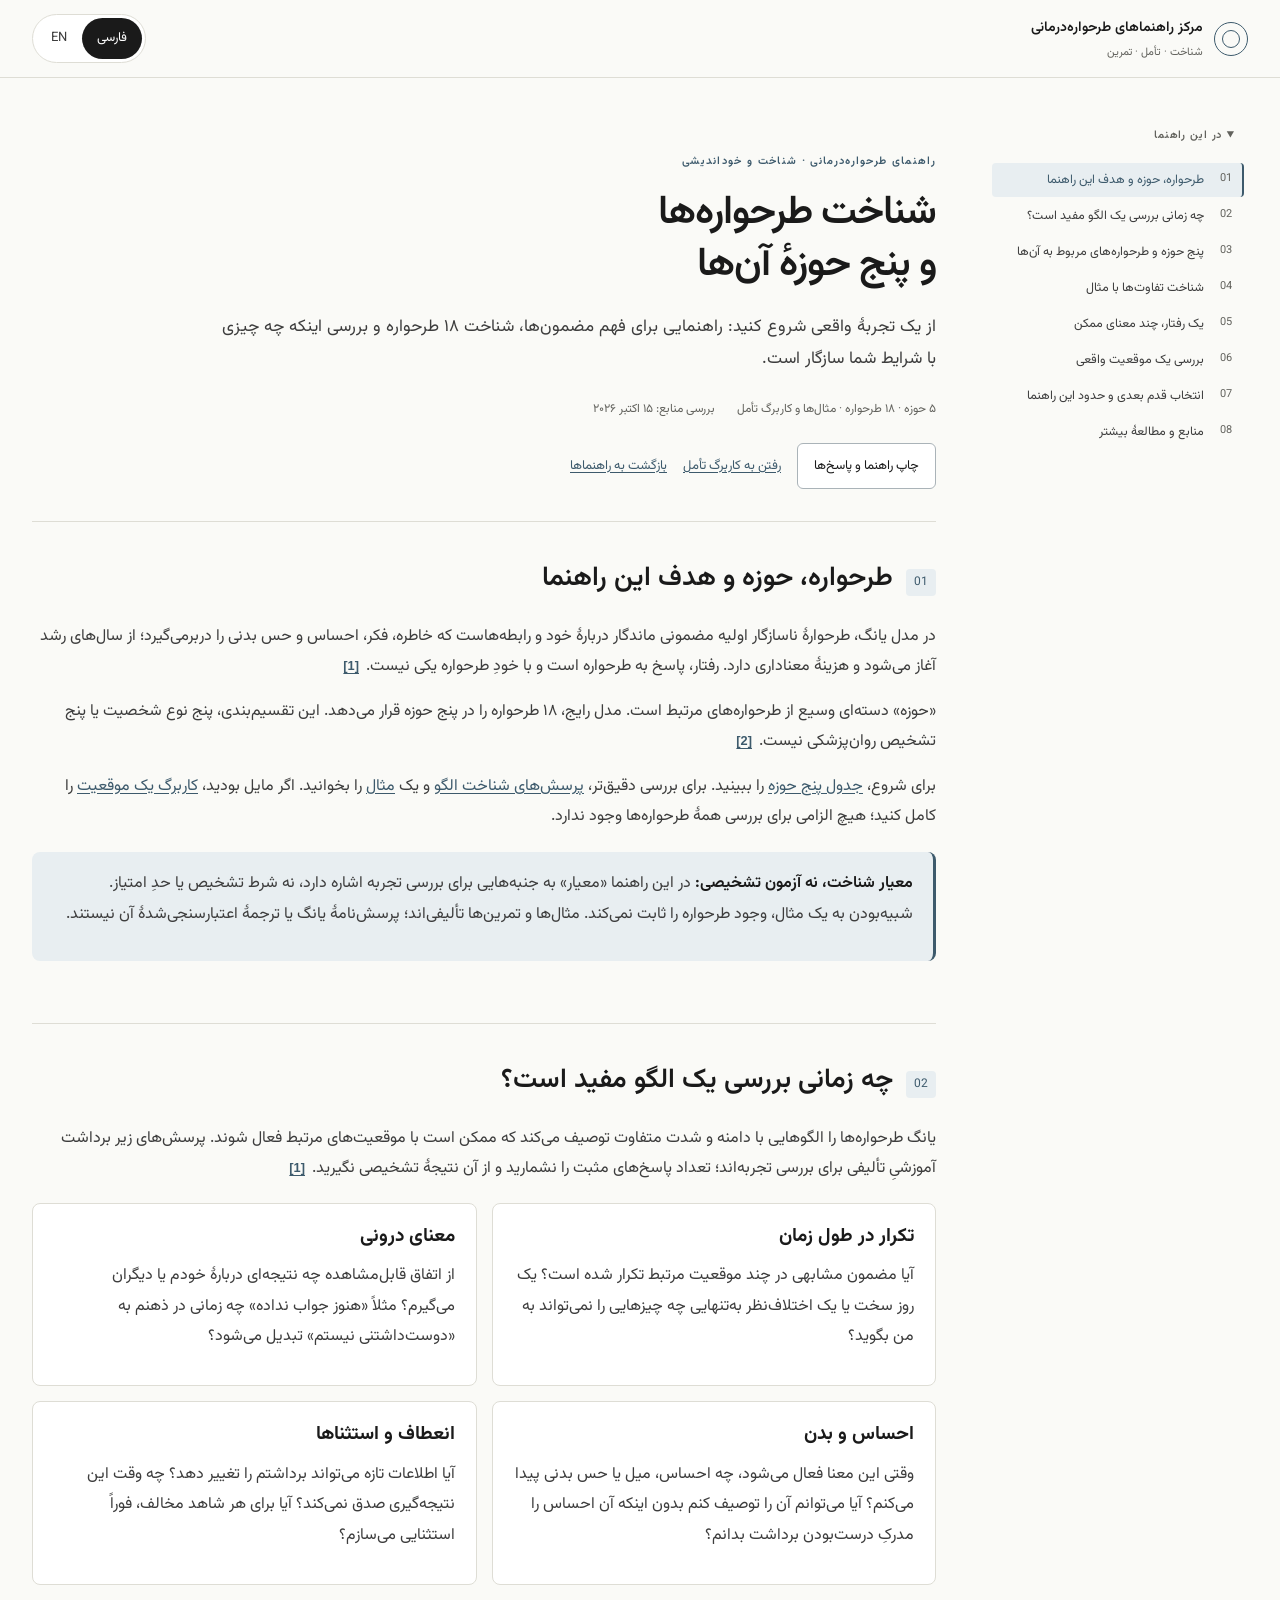
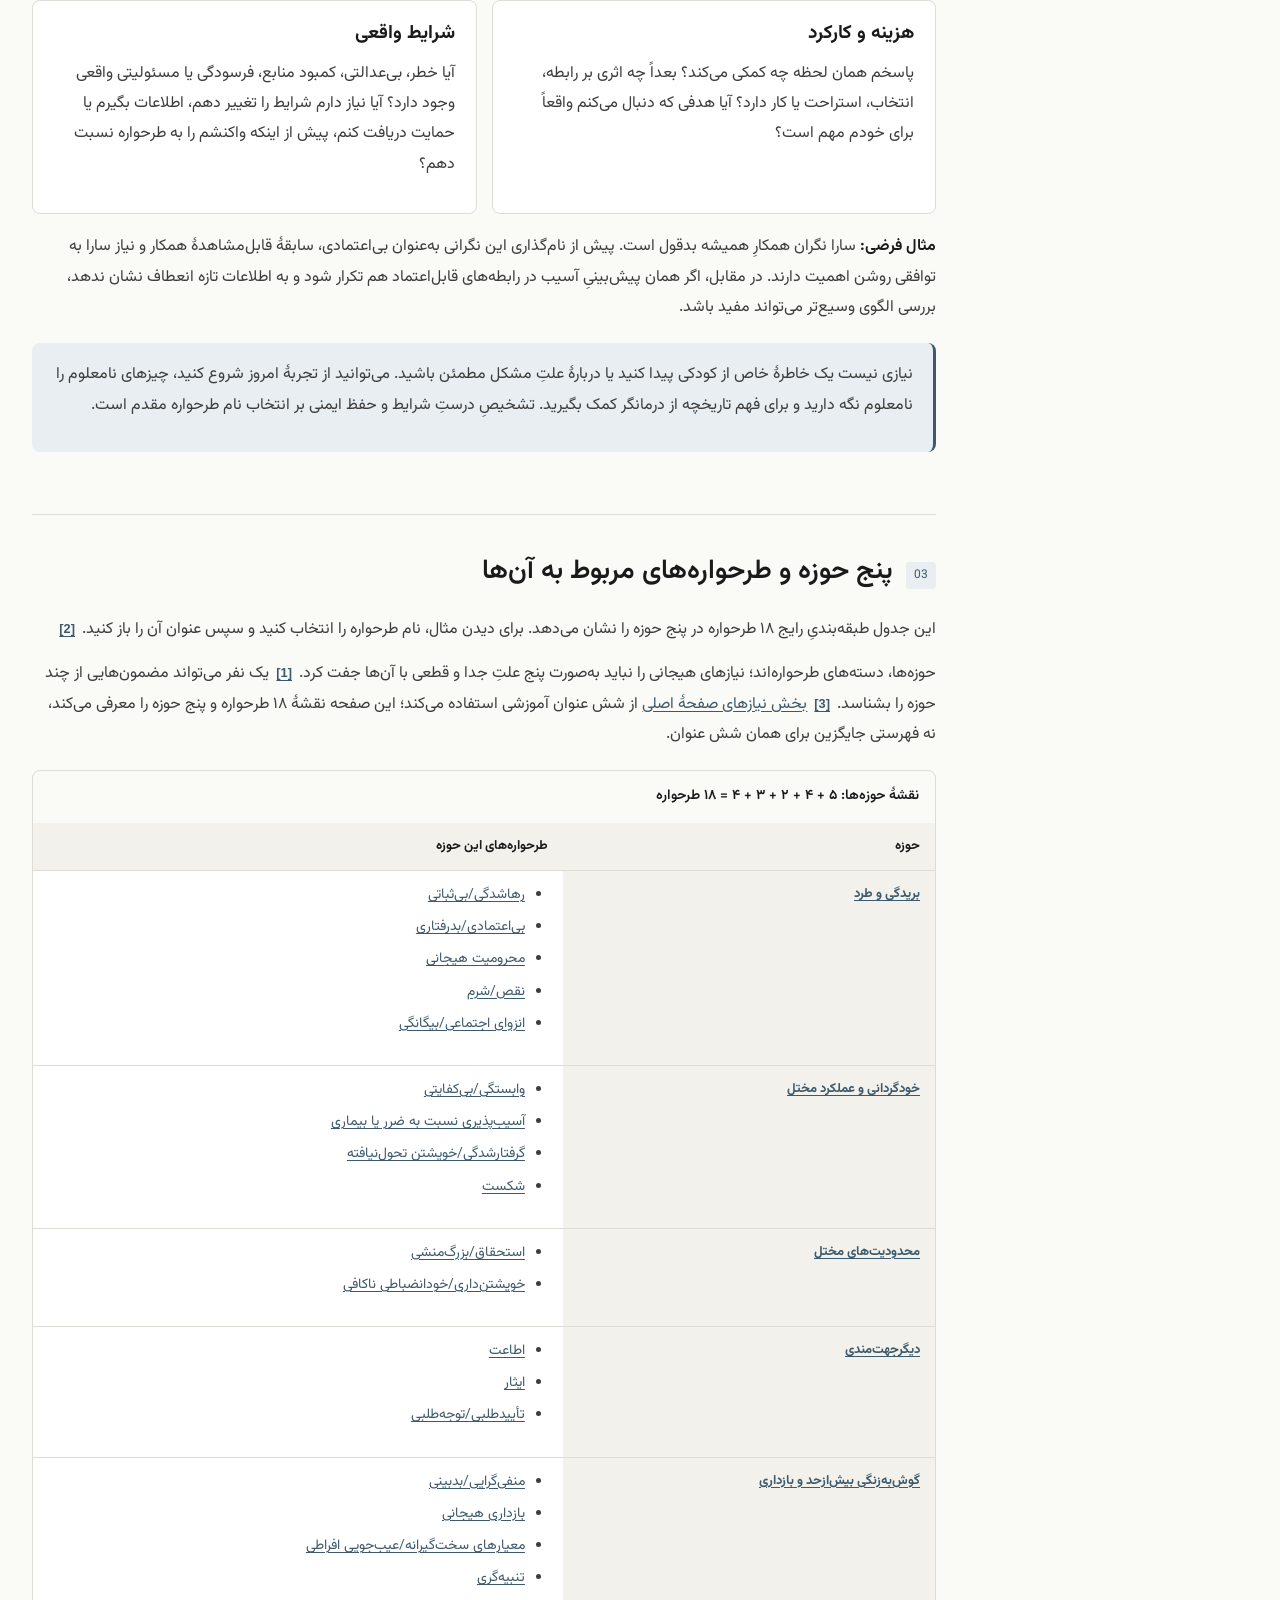
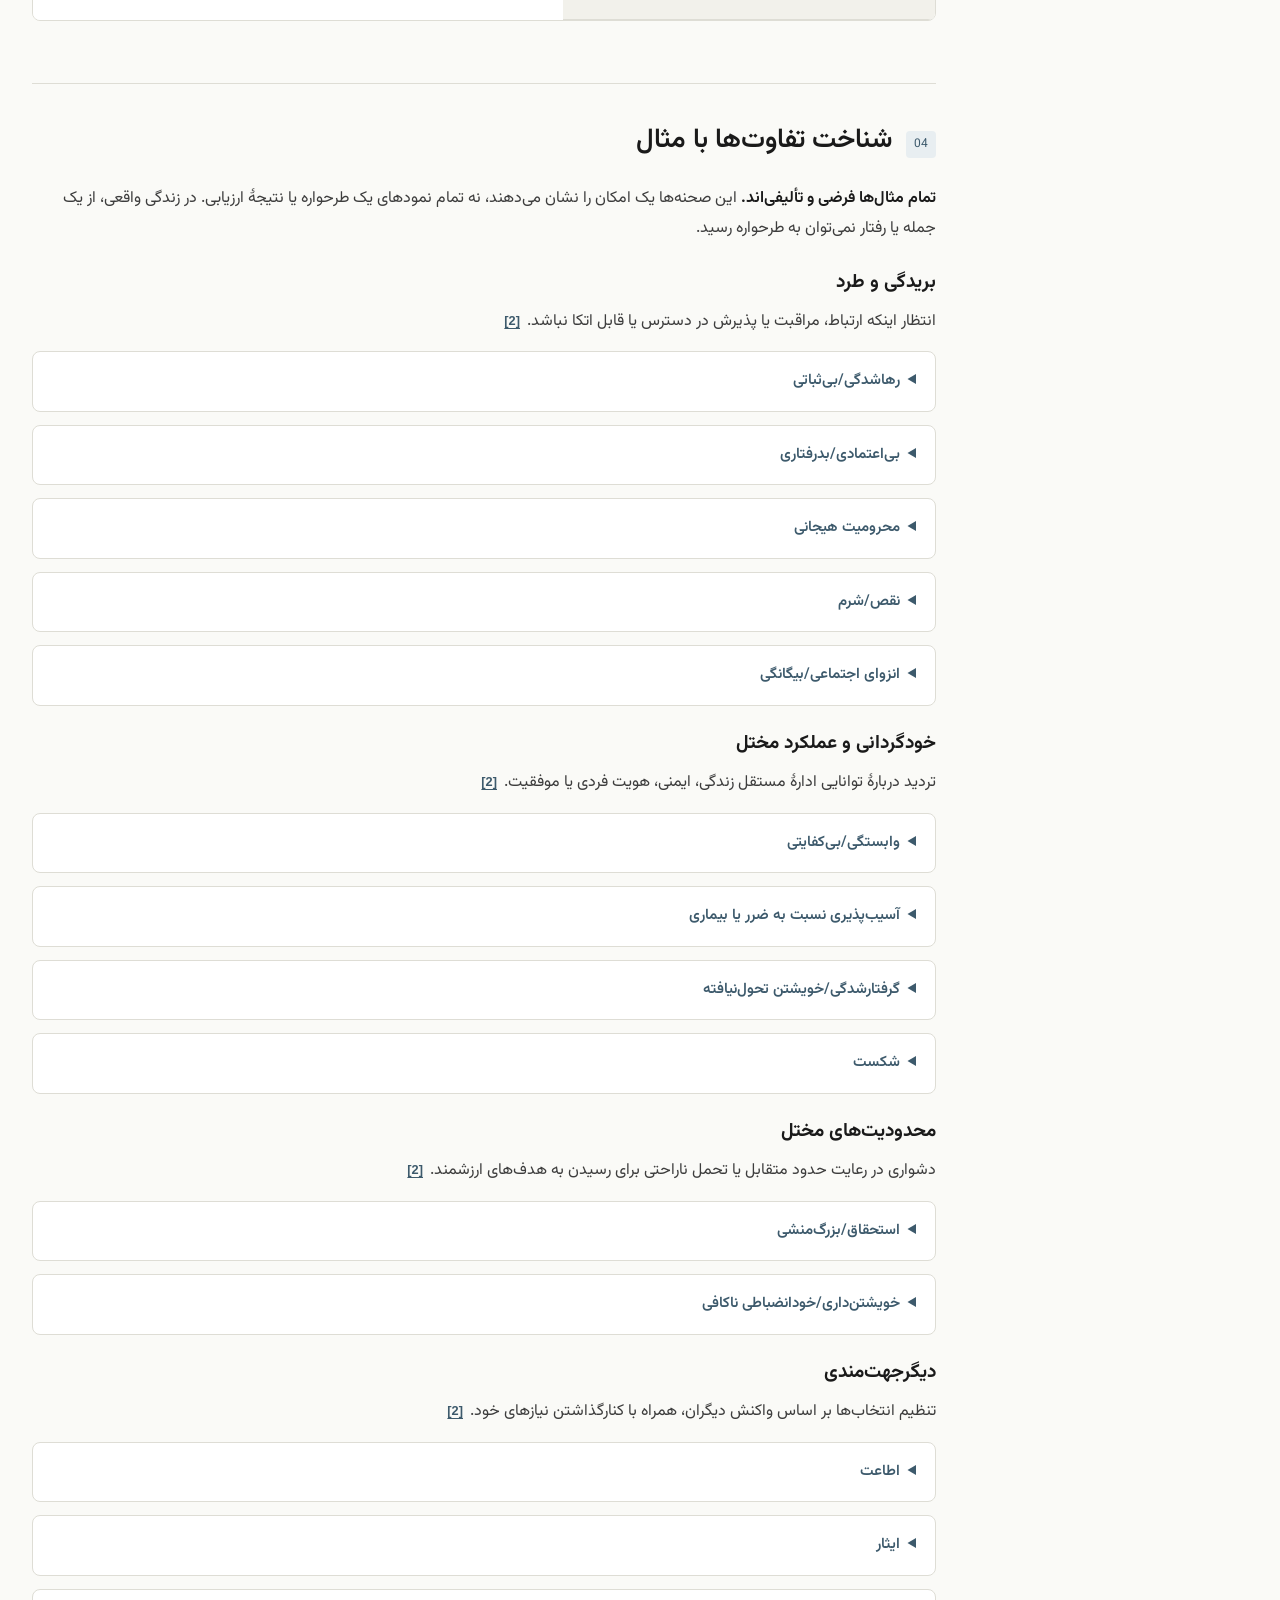
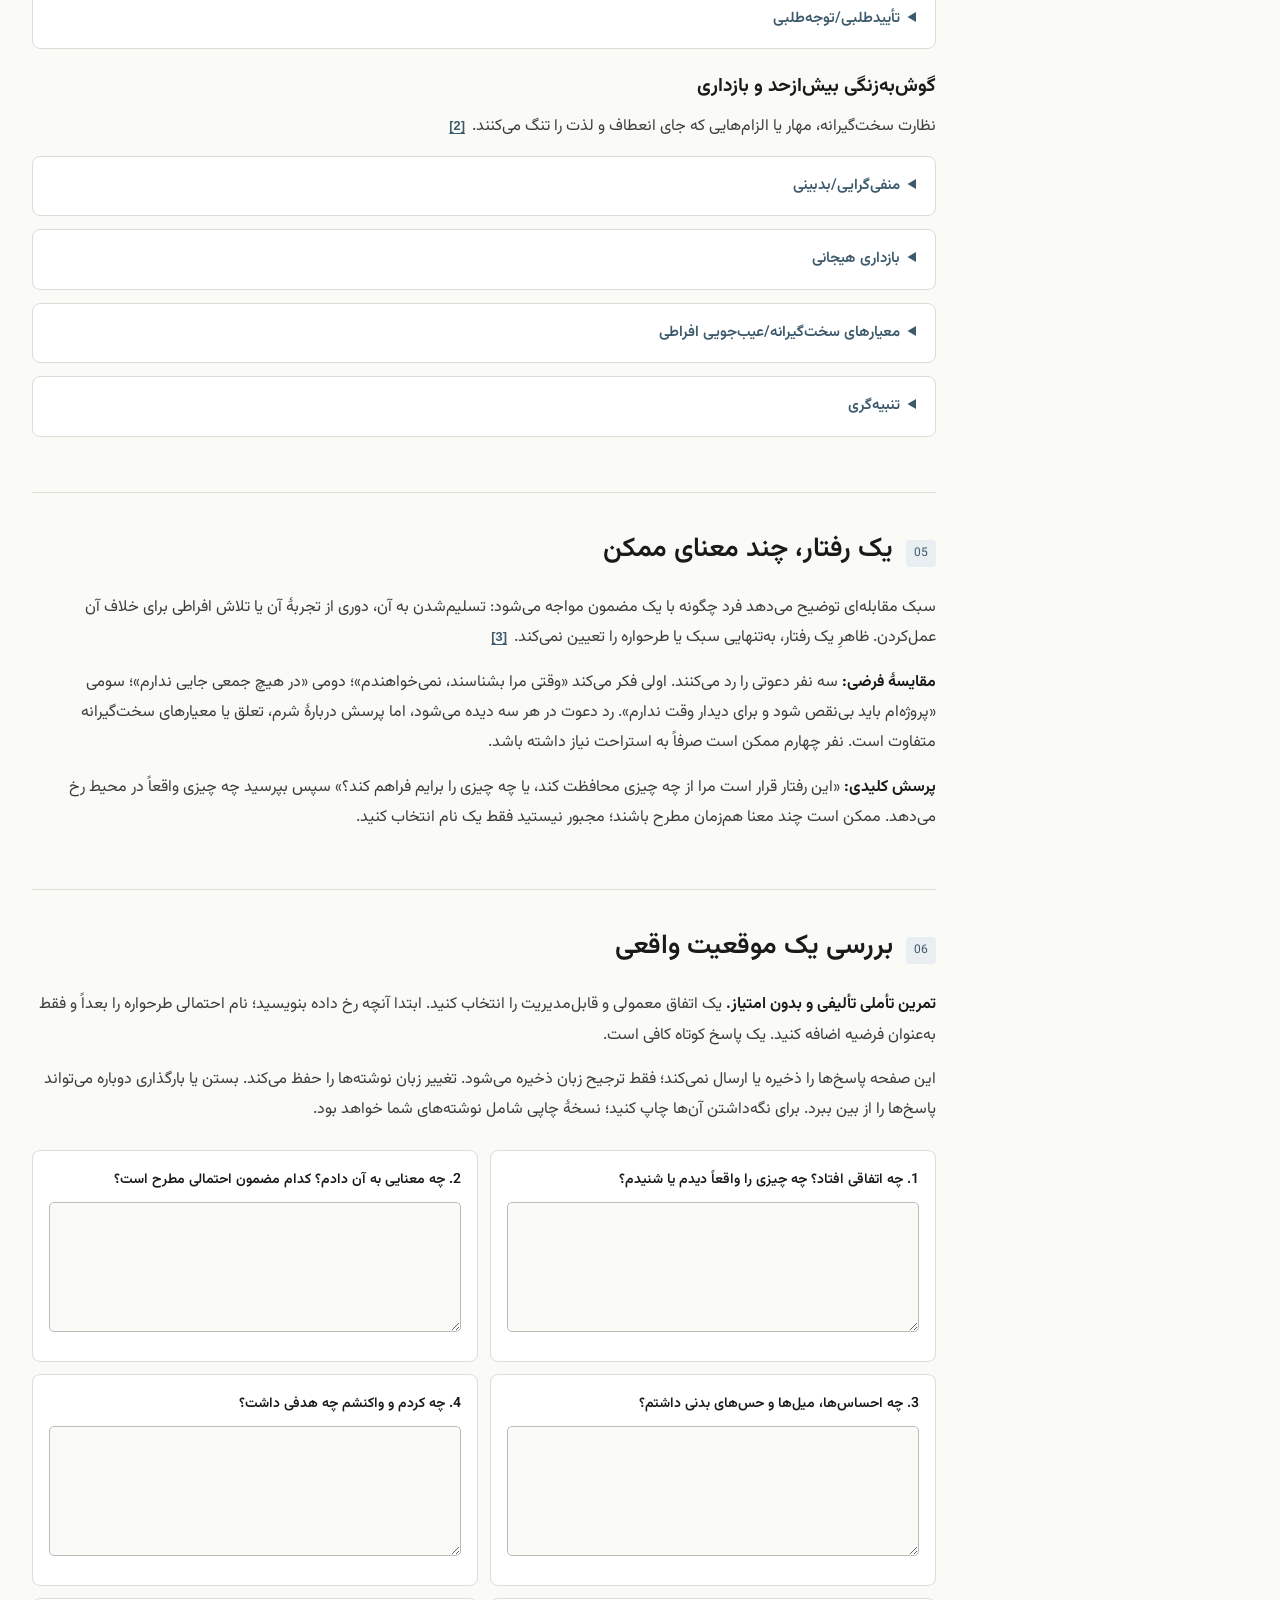
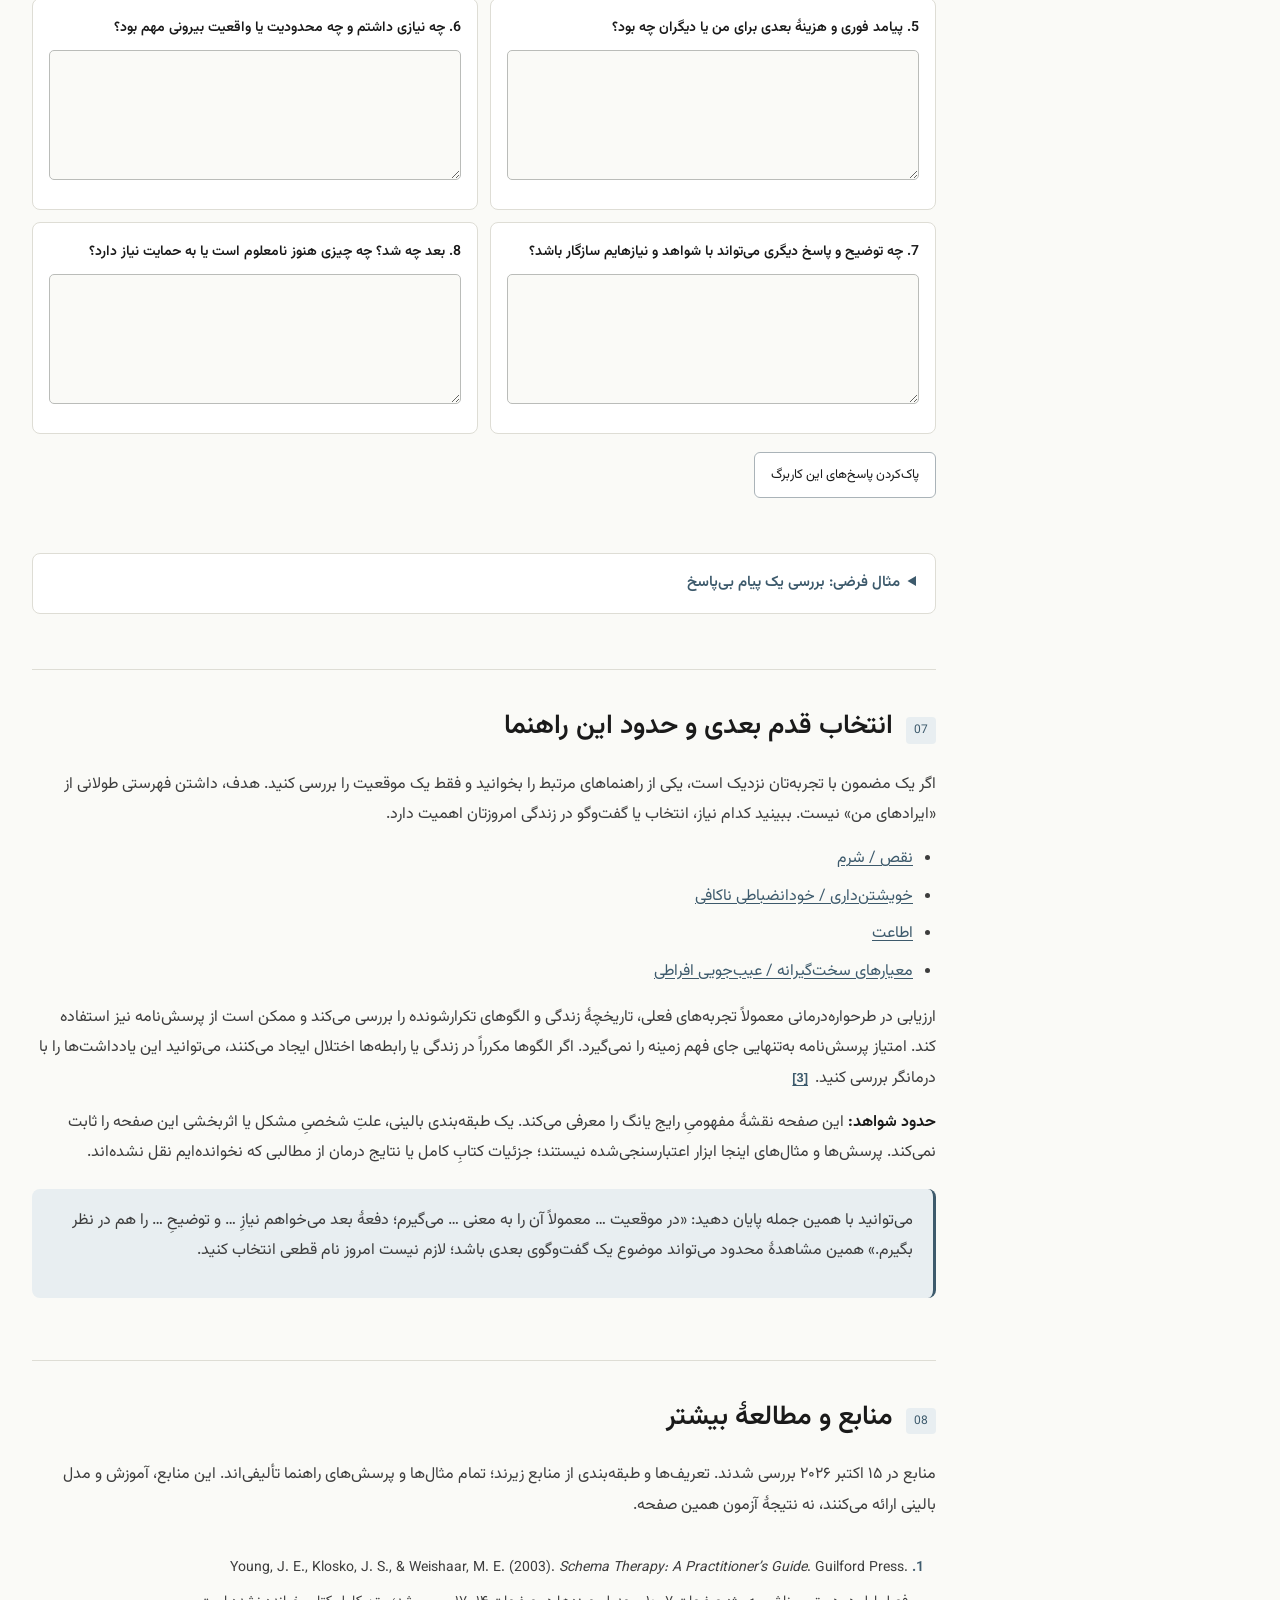
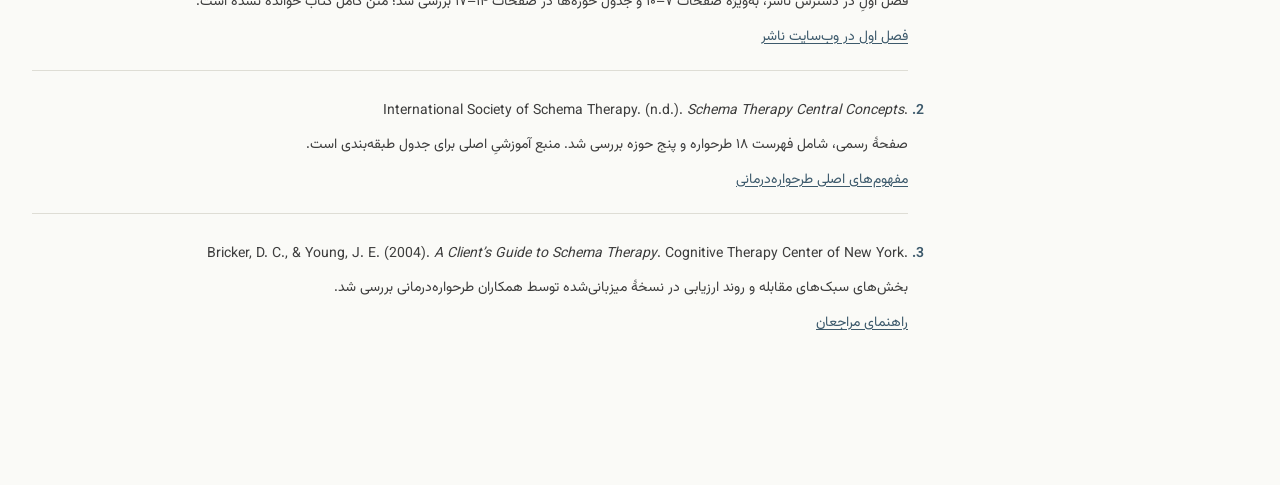
==== Guide to Schema Domains and Recognition.html @ 88296ed0 "Add guies to Scheme Domains and recognition" ====
<!DOCTYPE html>
<html lang="fa" dir="rtl" class="guide-page interactive-guide">
<head>
<meta charset="UTF-8">
<meta name="viewport" content="width=device-width, initial-scale=1.0">
<meta name="description" content="A bilingual introduction to the five schema domains and all 18 schemas, with original examples, recognition questions, a private worksheet, and references.">
<meta name="referrer" content="no-referrer">
<meta http-equiv="Content-Security-Policy" content="default-src 'none'; script-src 'self'; style-src 'self'; font-src 'self'; connect-src 'none'; form-action 'none'; base-uri 'none'">
<title>شناخت طرحواره‌ها و پنج حوزه — Schema Domains and Recognition</title>
<link rel="stylesheet" href="styles/shared.css">
<link rel="stylesheet" href="styles/interactive-guide.css">
</head>
<body class="lang-fa" lang="fa" dir="rtl">
<a class="skip-link" href="#main-content"><span class="content-fa" lang="fa">رفتن به محتوای اصلی</span><span class="content-en" lang="en">Skip to main content</span></a>
<header class="site-header"><div class="header-inner">
 <a class="brand" href="./index.html"><span class="brand-mark" aria-hidden="true"></span><span><span class="brand-title"><span class="content-fa" lang="fa">مرکز راهنماهای طرحواره‌درمانی</span><span class="content-en" lang="en">Therapy Guidance Hub</span></span><span class="brand-sub"><span class="content-fa" lang="fa">شناخت · تأمل · تمرین</span><span class="content-en" lang="en">Understand · Reflect · Practice</span></span></span></a>
 <div class="lang-switch"><button class="lang-btn" type="button" data-lang="en" lang="en" aria-pressed="false">EN</button><button class="lang-btn active" type="button" data-lang="fa" lang="fa" aria-pressed="true">فارسی</button></div>
</div></header>
<div class="layout">
 <nav class="toc" aria-labelledby="toc-title"><details class="toc-disclosure" open><summary class="toc-label" id="toc-title"><span class="content-fa" lang="fa">در این راهنما</span><span class="content-en" lang="en">IN THIS GUIDE</span></summary><ol class="toc-list"><li><a href="#sec-1"><bdi class="toc-num" dir="ltr">01</bdi><span><span class="content-fa" lang="fa">طرحواره، حوزه و هدف این راهنما</span><span class="content-en" lang="en">Schemas, domains, and this guide</span>
</span></a></li><li><a href="#sec-2"><bdi class="toc-num" dir="ltr">02</bdi><span><span class="content-fa" lang="fa">چه زمانی بررسی یک الگو مفید است؟</span><span class="content-en" lang="en">When is a pattern worth exploring?</span>
</span></a></li><li><a href="#sec-3"><bdi class="toc-num" dir="ltr">03</bdi><span><span class="content-fa" lang="fa">پنج حوزه و طرحواره‌های مربوط به آن‌ها</span><span class="content-en" lang="en">The five domains and their schemas</span></span></a></li><li><a href="#sec-4"><bdi class="toc-num" dir="ltr">04</bdi><span><span class="content-fa" lang="fa">شناخت تفاوت‌ها با مثال</span><span class="content-en" lang="en">Understanding the differences through examples</span></span></a></li><li><a href="#sec-5"><bdi class="toc-num" dir="ltr">05</bdi><span><span class="content-fa" lang="fa">یک رفتار، چند معنای ممکن</span><span class="content-en" lang="en">One behavior, several possible meanings</span>
</span></a></li><li><a href="#sec-6"><bdi class="toc-num" dir="ltr">06</bdi><span><span class="content-fa" lang="fa">بررسی یک موقعیت واقعی</span><span class="content-en" lang="en">Examine one real situation</span>
</span></a></li><li><a href="#sec-7"><bdi class="toc-num" dir="ltr">07</bdi><span><span class="content-fa" lang="fa">انتخاب قدم بعدی و حدود این راهنما</span><span class="content-en" lang="en">Choosing a next step and understanding the limits</span>
</span></a></li><li><a href="#sec-8"><bdi class="toc-num" dir="ltr">08</bdi><span><span class="content-fa" lang="fa">منابع و مطالعهٔ بیشتر</span><span class="content-en" lang="en">References and further reading</span>
</span></a></li></ol></details></nav>
 <main class="content" id="main-content" tabindex="-1">
  <div class="hero">
   <p class="hero-eyebrow"><span class="content-fa" lang="fa">راهنمای طرحواره‌درمانی · شناخت و خوداندیشی</span><span class="content-en" lang="en">Schema therapy · Understanding &amp; self-reflection</span></p>
   <h1 class="hero-title"><span class="content-fa" lang="fa">شناخت طرحواره‌ها<br>و پنج حوزهٔ آن‌ها</span><span class="content-en" lang="en">Understanding Schemas<br>&amp; the Five Domains</span></h1>
   <p class="hero-sub"><span class="content-fa" lang="fa">از یک تجربهٔ واقعی شروع کنید: راهنمایی برای فهم مضمون‌ها، شناخت ۱۸ طرحواره و بررسی اینکه چه چیزی با شرایط شما سازگار است.</span><span class="content-en" lang="en">Start with a real experience: understand recurring themes, explore all 18 schemas, and consider what fits your circumstances.</span></p>
   <div class="hero-meta"><span><span class="content-fa" lang="fa">۵ حوزه · ۱۸ طرحواره · مثال‌ها و کاربرگ تأمل</span><span class="content-en" lang="en">5 domains · 18 schemas · Examples &amp; reflection</span></span><span><span class="content-fa" lang="fa">بررسی منابع: ۱۵ اکتبر ۲۰۲۶</span><span class="content-en" lang="en">Sources reviewed: 15 October 2026</span></span></div>
   <div class="toolbar"><button class="print-btn" type="button"><span class="content-fa" lang="fa">چاپ راهنما و پاسخ‌ها</span><span class="content-en" lang="en">Print guide &amp; answers</span></button><a href="#sec-6"><span class="content-fa" lang="fa">رفتن به کاربرگ تأمل</span><span class="content-en" lang="en">Go to reflection worksheet</span></a><a href="./index.html"><span class="content-fa" lang="fa">بازگشت به راهنماها</span><span class="content-en" lang="en">Back to all guides</span></a></div>
  </div>
<section id="sec-1"><div class="section-head"><span class="section-num">01</span><h2><span class="content-fa" lang="fa">طرحواره، حوزه و هدف این راهنما</span><span class="content-en" lang="en">Schemas, domains, and this guide</span>
</h2></div><p class="content-fa" lang="fa">در مدل یانگ، طرحوارهٔ ناسازگار اولیه مضمونی ماندگار دربارهٔ خود و رابطه‌هاست که خاطره، فکر، احساس و حس بدنی را دربرمی‌گیرد؛ از سال‌های رشد آغاز می‌شود و هزینهٔ معناداری دارد. رفتار، پاسخ به طرحواره است و با خودِ طرحواره یکی نیست. <a class="citation" href="#ref-1"><bdi dir="ltr">[1]</bdi></a></p><p class="content-en" lang="en">In Young’s model, an early maladaptive schema is an enduring theme about oneself and relationships, involving memories, thoughts, emotions, and bodily sensations. It begins during development and carries meaningful costs. A behavior is a response to a schema, not the schema itself. <a class="citation" href="#ref-1"><bdi dir="ltr">[1]</bdi></a></p>
<p class="content-fa" lang="fa">«حوزه» دسته‌ای وسیع از طرحواره‌های مرتبط است. مدل رایج، ۱۸ طرحواره را در پنج حوزه قرار می‌دهد. این تقسیم‌بندی، پنج نوع شخصیت یا پنج تشخیص روان‌پزشکی نیست. <a class="citation" href="#ref-2"><bdi dir="ltr">[2]</bdi></a></p><p class="content-en" lang="en">A domain is a broad grouping of related schemas. The familiar model organizes 18 schemas into five domains. These are not five personality types or psychiatric diagnoses. <a class="citation" href="#ref-2"><bdi dir="ltr">[2]</bdi></a></p>
<p class="content-fa" lang="fa">برای شروع، <a href="#sec-3">جدول پنج حوزه</a> را ببینید. برای بررسی دقیق‌تر، <a href="#sec-2">پرسش‌های شناخت الگو</a> و یک <a href="#sec-4">مثال</a> را بخوانید. اگر مایل بودید، <a href="#sec-6">کاربرگ یک موقعیت</a> را کامل کنید؛ هیچ الزامی برای بررسی همهٔ طرحواره‌ها وجود ندارد.</p><p class="content-en" lang="en">Start with the <a href="#sec-3">five-domain map</a>. To look more closely, read the <a href="#sec-2">recognition questions</a> and one <a href="#sec-4">example</a>. If useful, complete the <a href="#sec-6">one-situation worksheet</a>; you do not need to examine every schema.</p>
<div class="callout"><p class="content-fa" lang="fa"><strong>معیار شناخت، نه آزمون تشخیصی:</strong> در این راهنما «معیار» به جنبه‌هایی برای بررسی تجربه اشاره دارد، نه شرط تشخیص یا حدِ امتیاز. شبیه‌بودن به یک مثال، وجود طرحواره را ثابت نمی‌کند. مثال‌ها و تمرین‌ها تألیفی‌اند؛ پرسش‌نامهٔ یانگ یا ترجمهٔ اعتبارسنجی‌شدهٔ آن نیستند.</p><p class="content-en" lang="en"><strong>Recognition, not a diagnostic test:</strong> Here, “criteria” means aspects of experience to explore, not diagnostic requirements or score thresholds. Resembling an example does not establish a schema. Examples and exercises are original; they are not the Young Schema Questionnaire or a validated translation of it.</p>
</div></section>
<section id="sec-2"><div class="section-head"><span class="section-num">02</span><h2><span class="content-fa" lang="fa">چه زمانی بررسی یک الگو مفید است؟</span><span class="content-en" lang="en">When is a pattern worth exploring?</span>
</h2></div><p class="content-fa" lang="fa">یانگ طرحواره‌ها را الگوهایی با دامنه و شدت متفاوت توصیف می‌کند که ممکن است با موقعیت‌های مرتبط فعال شوند. پرسش‌های زیر برداشت آموزشیِ تألیفی برای بررسی تجربه‌اند؛ تعداد پاسخ‌های مثبت را نشمارید و از آن نتیجهٔ تشخیصی نگیرید. <a class="citation" href="#ref-1"><bdi dir="ltr">[1]</bdi></a></p><p class="content-en" lang="en">Young describes schemas as varying in breadth and intensity and becoming activated by relevant situations. The following original questions help organize reflection; do not count positive answers or turn them into a diagnostic result. <a class="citation" href="#ref-1"><bdi dir="ltr">[1]</bdi></a></p>
<div class="two-col"><article class="card"><h3><span class="content-fa" lang="fa">تکرار در طول زمان</span><span class="content-en" lang="en">Repetition over time</span>
</h3><p class="content-fa" lang="fa">آیا مضمون مشابهی در چند موقعیت مرتبط تکرار شده است؟ یک روز سخت یا یک اختلاف‌نظر به‌تنهایی چه چیزهایی را نمی‌تواند به من بگوید؟</p><p class="content-en" lang="en">Has a similar theme appeared across several relevant situations? What can one difficult day or disagreement not tell me?</p>
</article><article class="card"><h3><span class="content-fa" lang="fa">معنای درونی</span><span class="content-en" lang="en">The meaning I give it</span>
</h3><p class="content-fa" lang="fa">از اتفاق قابل‌مشاهده چه نتیجه‌ای دربارهٔ خودم یا دیگران می‌گیرم؟ مثلاً «هنوز جواب نداده» چه زمانی در ذهنم به «دوست‌داشتنی نیستم» تبدیل می‌شود؟</p><p class="content-en" lang="en">What do I conclude about myself or others from the observable event? For example, when does “No reply yet” become “I am unlovable”?</p>
</article><article class="card"><h3><span class="content-fa" lang="fa">احساس و بدن</span><span class="content-en" lang="en">Emotion and body</span>
</h3><p class="content-fa" lang="fa">وقتی این معنا فعال می‌شود، چه احساس، میل یا حس بدنی پیدا می‌کنم؟ آیا می‌توانم آن را توصیف کنم بدون اینکه آن احساس را مدرکِ درست‌بودن برداشت بدانم؟</p><p class="content-en" lang="en">What feeling, urge, or bodily sensation appears with that meaning? Can I describe it without treating the feeling as proof that my interpretation is correct?</p>
</article><article class="card"><h3><span class="content-fa" lang="fa">انعطاف و استثناها</span><span class="content-en" lang="en">Flexibility and exceptions</span>
</h3><p class="content-fa" lang="fa">آیا اطلاعات تازه می‌تواند برداشتم را تغییر دهد؟ چه وقت این نتیجه‌گیری صدق نمی‌کند؟ آیا برای هر شاهد مخالف، فوراً استثنایی می‌سازم؟</p><p class="content-en" lang="en">Can new information change my interpretation? When does the conclusion not fit? Do I immediately explain away every counterexample?</p>
</article><article class="card"><h3><span class="content-fa" lang="fa">هزینه و کارکرد</span><span class="content-en" lang="en">Cost and function</span>
</h3><p class="content-fa" lang="fa">پاسخم همان لحظه چه کمکی می‌کند؟ بعداً چه اثری بر رابطه، انتخاب، استراحت یا کار دارد؟ آیا هدفی که دنبال می‌کنم واقعاً برای خودم مهم است؟</p><p class="content-en" lang="en">What does my response help with immediately? What happens later to relationships, choice, rest, or work? Is the goal I am pursuing actually important to me?</p>
</article><article class="card"><h3><span class="content-fa" lang="fa">شرایط واقعی</span><span class="content-en" lang="en">The actual circumstances</span>
</h3><p class="content-fa" lang="fa">آیا خطر، بی‌عدالتی، کمبود منابع، فرسودگی یا مسئولیتی واقعی وجود دارد؟ آیا نیاز دارم شرایط را تغییر دهم، اطلاعات بگیرم یا حمایت دریافت کنم، پیش از اینکه واکنشم را به طرحواره نسبت دهم؟</p><p class="content-en" lang="en">Is there real danger, unfairness, a resource shortage, exhaustion, or a genuine responsibility? Do I need to change the situation, get information, or seek support before attributing my response to a schema?</p>
</article></div><p class="content-fa" lang="fa"><strong>مثال فرضی:</strong> سارا نگران همکارِ همیشه بدقول است. پیش از نام‌گذاری این نگرانی به‌عنوان بی‌اعتمادی، سابقهٔ قابل‌مشاهدهٔ همکار و نیاز سارا به توافقی روشن اهمیت دارند. در مقابل، اگر همان پیش‌بینیِ آسیب در رابطه‌های قابل‌اعتماد هم تکرار شود و به اطلاعات تازه انعطاف نشان ندهد، بررسی الگوی وسیع‌تر می‌تواند مفید باشد.</p><p class="content-en" lang="en"><strong>Fictional example:</strong> Sara worries about a colleague who repeatedly breaks agreements. Before labeling this mistrust, consider the colleague’s observable history and Sara’s need for a clear agreement. If the same prediction of harm also recurs in reliable relationships and resists new information, examining a broader pattern may be useful.</p>
<div class="callout"><p class="content-fa" lang="fa">نیازی نیست یک خاطرهٔ خاص از کودکی پیدا کنید یا دربارهٔ علتِ مشکل مطمئن باشید. می‌توانید از تجربهٔ امروز شروع کنید، چیزهای نامعلوم را نامعلوم نگه دارید و برای فهم تاریخچه از درمانگر کمک بگیرید. تشخیصِ درستِ شرایط و حفظ ایمنی بر انتخاب نام طرحواره مقدم است.</p><p class="content-en" lang="en">You do not need to find a particular childhood memory or be certain of the cause. Start with present experience, leave unknowns open, and seek help exploring your history if useful. Understanding the actual circumstances and protecting safety take priority over choosing a schema name.</p>
</div></section>
<section id="sec-3"><div class="section-head"><span class="section-num">03</span><h2><span class="content-fa" lang="fa">پنج حوزه و طرحواره‌های مربوط به آن‌ها</span><span class="content-en" lang="en">The five domains and their schemas</span></h2></div><p class="content-fa" lang="fa">این جدول طبقه‌بندیِ رایج ۱۸ طرحواره در پنج حوزه را نشان می‌دهد. برای دیدن مثال، نام طرحواره را انتخاب کنید و سپس عنوان آن را باز کنید. <a class="citation" href="#ref-2"><bdi dir="ltr">[2]</bdi></a></p><p class="content-en" lang="en">This table shows the familiar classification of 18 schemas in five domains. Select a schema name to reach its illustration, then expand its title. <a class="citation" href="#ref-2"><bdi dir="ltr">[2]</bdi></a></p><p class="content-fa" lang="fa">حوزه‌ها، دسته‌های طرحواره‌اند؛ نیازهای هیجانی را نباید به‌صورت پنج علتِ جدا و قطعی با آن‌ها جفت کرد. <a class="citation" href="#ref-1"><bdi dir="ltr">[1]</bdi></a> یک نفر می‌تواند مضمون‌هایی از چند حوزه را بشناسد. <a class="citation" href="#ref-3"><bdi dir="ltr">[3]</bdi></a> <a href="./index.html#needs-title">بخش نیازهای صفحهٔ اصلی</a> از شش عنوان آموزشی استفاده می‌کند؛ این صفحه نقشهٔ ۱۸ طرحواره و پنج حوزه را معرفی می‌کند، نه فهرستی جایگزین برای همان شش عنوان.</p><p class="content-en" lang="en">Domains group schemas; they should not be paired with emotional needs as five separate, definite causes. <a class="citation" href="#ref-1"><bdi dir="ltr">[1]</bdi></a> One person may recognize themes across several domains. <a class="citation" href="#ref-3"><bdi dir="ltr">[3]</bdi></a> The <a href="./index.html#needs-title">hub’s needs overview</a> uses six educational headings; this page introduces the 18-schema, five-domain map, not a replacement list for those six headings.</p><div class="table-wrap" tabindex="0" role="region" aria-labelledby="domain-map-caption"><table id="domain-map"><caption id="domain-map-caption"><span class="content-fa" lang="fa">نقشهٔ حوزه‌ها: ۵ + ۴ + ۲ + ۳ + ۴ = ۱۸ طرحواره</span><span class="content-en" lang="en">Domain map: 5 + 4 + 2 + 3 + 4 = 18 schemas</span></caption><thead><tr><th scope="col"><span class="content-fa" lang="fa">حوزه</span><span class="content-en" lang="en">Domain</span></th><th scope="col"><span class="content-fa" lang="fa">طرحواره‌های این حوزه</span><span class="content-en" lang="en">Schemas in this domain</span></th></tr></thead><tbody><tr data-domain="domain-disconnection"><th scope="row"><a href="#domain-disconnection"><span class="content-fa" lang="fa">بریدگی و طرد</span><span class="content-en" lang="en">Disconnection &amp; Rejection</span></a></th><td><ul><li><a href="#schema-abandonment"><span class="content-fa" lang="fa">رهاشدگی/بی‌ثباتی</span><span class="content-en" lang="en">Abandonment / Instability</span></a></li><li><a href="#schema-mistrust"><span class="content-fa" lang="fa">بی‌اعتمادی/بدرفتاری</span><span class="content-en" lang="en">Mistrust / Abuse</span></a></li><li><a href="#schema-emotional-deprivation"><span class="content-fa" lang="fa">محرومیت هیجانی</span><span class="content-en" lang="en">Emotional Deprivation</span></a></li><li><a href="#schema-defectiveness"><span class="content-fa" lang="fa">نقص/شرم</span><span class="content-en" lang="en">Defectiveness / Shame</span></a></li><li><a href="#schema-social-isolation"><span class="content-fa" lang="fa">انزوای اجتماعی/بیگانگی</span><span class="content-en" lang="en">Social Isolation / Alienation</span></a></li></ul></td></tr><tr data-domain="domain-autonomy"><th scope="row"><a href="#domain-autonomy"><span class="content-fa" lang="fa">خودگردانی و عملکرد مختل</span><span class="content-en" lang="en">Impaired Autonomy &amp; Performance</span></a></th><td><ul><li><a href="#schema-dependence"><span class="content-fa" lang="fa">وابستگی/بی‌کفایتی</span><span class="content-en" lang="en">Dependence / Incompetence</span></a></li><li><a href="#schema-vulnerability"><span class="content-fa" lang="fa">آسیب‌پذیری نسبت به ضرر یا بیماری</span><span class="content-en" lang="en">Vulnerability to Harm or Illness</span></a></li><li><a href="#schema-enmeshment"><span class="content-fa" lang="fa">گرفتارشدگی/خویشتن تحول‌نیافته</span><span class="content-en" lang="en">Enmeshment / Undeveloped Self</span></a></li><li><a href="#schema-failure"><span class="content-fa" lang="fa">شکست</span><span class="content-en" lang="en">Failure</span></a></li></ul></td></tr><tr data-domain="domain-limits"><th scope="row"><a href="#domain-limits"><span class="content-fa" lang="fa">محدودیت‌های مختل</span><span class="content-en" lang="en">Impaired Limits</span></a></th><td><ul><li><a href="#schema-entitlement"><span class="content-fa" lang="fa">استحقاق/بزرگ‌منشی</span><span class="content-en" lang="en">Entitlement / Grandiosity</span></a></li><li><a href="#schema-insufficient-self-control"><span class="content-fa" lang="fa">خویشتن‌داری/خودانضباطی ناکافی</span><span class="content-en" lang="en">Insufficient Self-Control / Self-Discipline</span></a></li></ul></td></tr><tr data-domain="domain-other-directedness"><th scope="row"><a href="#domain-other-directedness"><span class="content-fa" lang="fa">دیگرجهت‌مندی</span><span class="content-en" lang="en">Other-Directedness</span></a></th><td><ul><li><a href="#schema-subjugation"><span class="content-fa" lang="fa">اطاعت</span><span class="content-en" lang="en">Subjugation</span></a></li><li><a href="#schema-self-sacrifice"><span class="content-fa" lang="fa">ایثار</span><span class="content-en" lang="en">Self-Sacrifice</span></a></li><li><a href="#schema-approval-seeking"><span class="content-fa" lang="fa">تأییدطلبی/توجه‌طلبی</span><span class="content-en" lang="en">Approval-Seeking / Recognition-Seeking</span></a></li></ul></td></tr><tr data-domain="domain-overvigilance"><th scope="row"><a href="#domain-overvigilance"><span class="content-fa" lang="fa">گوش‌به‌زنگی بیش‌ازحد و بازداری</span><span class="content-en" lang="en">Overvigilance &amp; Inhibition</span></a></th><td><ul><li><a href="#schema-negativity"><span class="content-fa" lang="fa">منفی‌گرایی/بدبینی</span><span class="content-en" lang="en">Negativity / Pessimism</span></a></li><li><a href="#schema-emotional-inhibition"><span class="content-fa" lang="fa">بازداری هیجانی</span><span class="content-en" lang="en">Emotional Inhibition</span></a></li><li><a href="#schema-unrelenting-standards"><span class="content-fa" lang="fa">معیارهای سخت‌گیرانه/عیب‌جویی افراطی</span><span class="content-en" lang="en">Unrelenting Standards / Hypercriticalness</span></a></li><li><a href="#schema-punitiveness"><span class="content-fa" lang="fa">تنبیه‌گری</span><span class="content-en" lang="en">Punitiveness</span></a></li></ul></td></tr></tbody></table></div></section>
<section id="sec-4"><div class="section-head"><span class="section-num">04</span><h2><span class="content-fa" lang="fa">شناخت تفاوت‌ها با مثال</span><span class="content-en" lang="en">Understanding the differences through examples</span></h2></div><p class="content-fa" lang="fa"><strong>تمام مثال‌ها فرضی و تألیفی‌اند.</strong> این صحنه‌ها یک امکان را نشان می‌دهند، نه تمام نمودهای یک طرحواره یا نتیجهٔ ارزیابی. در زندگی واقعی، از یک جمله یا رفتار نمی‌توان به طرحواره رسید.</p><p class="content-en" lang="en"><strong>All examples are fictional and original.</strong> Each scene illustrates one possibility, not every expression of a schema or an assessment result. In real life, one sentence or action cannot establish a schema.</p><h3 id="domain-disconnection"><span class="content-fa" lang="fa">بریدگی و طرد</span><span class="content-en" lang="en">Disconnection &amp; Rejection</span></h3><p class="content-fa" lang="fa">انتظار اینکه ارتباط، مراقبت یا پذیرش در دسترس یا قابل اتکا نباشد. <a class="citation" href="#ref-2"><bdi dir="ltr">[2]</bdi></a></p><p class="content-en" lang="en">Expecting connection, care, or acceptance to be unavailable or unreliable. <a class="citation" href="#ref-2"><bdi dir="ltr">[2]</bdi></a></p><details class="schema-example" id="schema-abandonment"><summary><span class="content-fa" lang="fa">رهاشدگی/بی‌ثباتی</span><span class="content-en" lang="en">Abandonment / Instability</span></summary><div class="detail-body"><p class="content-fa" lang="fa"><strong>مثال فرضی:</strong> شریک عاطفی لیلا به‌دلیل تأخیر قطار، تماس معمول عصرانه را عقب می‌اندازد. لیلا فکر می‌کند: «دارد از من فاصله می‌گیرد؛ از دستش خواهم داد» و با وجود ارتباط عموماً قابل اتکایشان، پشت سر هم پیام می‌فرستد.</p><p class="content-en" lang="en"><strong>Fictional example:</strong> Leila&#x27;s partner postpones their usual evening call because of a delayed train. Leila thinks, ‘They are pulling away; I will lose them,’ and sends repeated messages despite their generally reliable contact.</p><p class="content-fa" lang="fa"><strong>برای تأمل:</strong> آیا ترس اصلی من این است که این فرد دیگر در کنارم نباشد؟</p><p class="content-en" lang="en"><strong>To consider:</strong> Am I mainly afraid that this person will stop being there for me?</p></div></details><details class="schema-example" id="schema-mistrust"><summary><span class="content-fa" lang="fa">بی‌اعتمادی/بدرفتاری</span><span class="content-en" lang="en">Mistrust / Abuse</span></summary><div class="detail-body"><p class="content-fa" lang="fa"><strong>مثال فرضی:</strong> همکاری پیشنهاد می‌دهد در آماده‌کردن ارائه به امیر کمک کند. امیر فرض می‌کند: «ایده‌هایم را می‌دزدد و آبرویم را می‌برد» و پیش از بررسی شواهد این انتظار، اطلاعات معمول پروژه را در اختیار او نمی‌گذارد.</p><p class="content-en" lang="en"><strong>Fictional example:</strong> A colleague offers to help Amir prepare a presentation. Amir assumes, ‘They will steal my ideas and embarrass me,’ and withholds ordinary project information before checking whether there is evidence for that expectation.</p><p class="content-fa" lang="fa"><strong>برای تأمل:</strong> چه شواهدی از آسیب‌رساندن عمدی وجود دارد و چه بخشی هنوز فقط انتظار من است؟</p><p class="content-en" lang="en"><strong>To consider:</strong> What evidence suggests deliberate harm, and what remains an expectation?</p></div></details><details class="schema-example" id="schema-emotional-deprivation"><summary><span class="content-fa" lang="fa">محرومیت هیجانی</span><span class="content-en" lang="en">Emotional Deprivation</span></summary><div class="detail-body"><p class="content-fa" lang="fa"><strong>مثال فرضی:</strong> پس از روزی دشوار، دوست ندا حالش را می‌پرسد. ندا فکر می‌کند: «هیچ‌کس واقعاً مرا درک نمی‌کند یا دلگرمم نمی‌کند»، می‌گوید همه‌چیز خوب است و بدون گفتن آنچه گذشته، می‌رود.</p><p class="content-en" lang="en"><strong>Fictional example:</strong> After a difficult day, Neda&#x27;s friend asks how she is. Neda thinks, ‘No one will really understand or comfort me,’ says everything is fine, and leaves without sharing what happened.</p><p class="content-fa" lang="fa"><strong>برای تأمل:</strong> آیا حتی وقتی کسی در زندگی‌ام می‌ماند، انتظار دارم توجه و حمایت عاطفی دریافت نکنم؟</p><p class="content-en" lang="en"><strong>To consider:</strong> Do I expect care to be missing even when someone stays in my life?</p></div></details><details class="schema-example" id="schema-defectiveness"><summary><span class="content-fa" lang="fa">نقص/شرم</span><span class="content-en" lang="en">Defectiveness / Shame</span></summary><div class="detail-body"><p class="content-fa" lang="fa"><strong>مثال فرضی:</strong> سام در گفت‌وگویی دوستانه از اشتباهی معمول در کارش می‌گوید. بعد فکر می‌کند: «حالا می‌بینند که خودِ من ایراد دارم» و به‌جای دیدن اشتباه به‌عنوان یک اتفاق، از جمع دوری می‌کند.</p><p class="content-en" lang="en"><strong>Fictional example:</strong> During a friendly conversation, Sam mentions an ordinary mistake at work. Later Sam thinks, ‘Now they can see what is wrong with me,’ and avoids the group rather than treating the mistake as one event.</p><p class="content-fa" lang="fa"><strong>برای تأمل:</strong> آیا یک رفتار را ارزیابی می‌کنم یا آن را نشانهٔ پذیرفتنی‌نبودن تمام وجودم می‌دانم؟</p><p class="content-en" lang="en"><strong>To consider:</strong> Am I judging one action, or treating it as proof that my whole self is unacceptable?</p><p><a href="./Interactive%20Guide%20to%20the%20Defectiveness%20Shame%20Schema.html"><span class="content-fa" lang="fa">رفتن به راهنمای نقص / شرم</span><span class="content-en" lang="en">Open the Defectiveness / Shame guide</span></a></p></div></details><details class="schema-example" id="schema-social-isolation"><summary><span class="content-fa" lang="fa">انزوای اجتماعی/بیگانگی</span><span class="content-en" lang="en">Social Isolation / Alienation</span></summary><div class="detail-body"><p class="content-fa" lang="fa"><strong>مثال فرضی:</strong> فرید در جمع کتاب‌خوانی محله متوجه می‌شود دو نفر علاقه‌ای مشترک دارند که او ندارد. نتیجه می‌گیرد: «همه به این جمع تعلق دارند جز من» و با وجود چند گفت‌وگوی صمیمانه، دعوت بعدی را رد می‌کند.</p><p class="content-en" lang="en"><strong>Fictional example:</strong> At a neighborhood reading group, Farid notices two people share an interest he does not. He concludes, ‘Everyone belongs here except me,’ and declines another invitation despite several welcoming conversations.</p><p class="content-fa" lang="fa"><strong>برای تأمل:</strong> آیا احساس اصلی «من به این جمع تعلق ندارم» است، حتی بدون اینکه خودم را پایین‌تر بدانم؟</p><p class="content-en" lang="en"><strong>To consider:</strong> Is the central feeling ‘I do not belong,’ even without believing I am inferior?</p></div></details><h3 id="domain-autonomy"><span class="content-fa" lang="fa">خودگردانی و عملکرد مختل</span><span class="content-en" lang="en">Impaired Autonomy &amp; Performance</span></h3><p class="content-fa" lang="fa">تردید دربارهٔ توانایی ادارهٔ مستقل زندگی، ایمنی، هویت فردی یا موفقیت. <a class="citation" href="#ref-2"><bdi dir="ltr">[2]</bdi></a></p><p class="content-en" lang="en">Doubting independent functioning, safety, identity, or achievement. <a class="citation" href="#ref-2"><bdi dir="ltr">[2]</bdi></a></p><details class="schema-example" id="schema-dependence"><summary><span class="content-fa" lang="fa">وابستگی/بی‌کفایتی</span><span class="content-en" lang="en">Dependence / Incompetence</span></summary><div class="detail-body"><p class="content-fa" lang="fa"><strong>مثال فرضی:</strong> مینا باید برای تعمیر معمولی وقت بگیرد و راهنمای روشنی هم در دسترس است. فکر می‌کند: «نمی‌توانم از پسش بربیایم مگر کسی به‌جایم تصمیم بگیرد» و منتظر می‌ماند تا برادرش تک‌تک انتخاب‌های معمول را انجام دهد.</p><p class="content-en" lang="en"><strong>Fictional example:</strong> Mina needs to book a routine repair with clear instructions available. She thinks, ‘I cannot handle this without someone deciding for me,’ and waits for her brother to make each ordinary choice.</p><p class="content-fa" lang="fa"><strong>برای تأمل:</strong> آیا به توانایی‌ام برای ادارهٔ کارهای روزمره تردید دارم یا فقط به اطلاعات مشخصی نیاز دارم؟</p><p class="content-en" lang="en"><strong>To consider:</strong> Do I doubt my ability to manage everyday tasks, rather than just needing specific information?</p></div></details><details class="schema-example" id="schema-vulnerability"><summary><span class="content-fa" lang="fa">آسیب‌پذیری نسبت به ضرر یا بیماری</span><span class="content-en" lang="en">Vulnerability to Harm or Illness</span></summary><div class="detail-body"><p class="content-fa" lang="fa"><strong>مثال فرضی:</strong> رضا پیش از سفری معمول با قطار، حادثه‌ای بزرگ را تصور می‌کند و فکر می‌کند: «فاجعه در راه است و نمی‌توانم از پسش بربیایم.» بارها گزارش‌ها را بررسی می‌کند و بدون هشدار مشخصی سفر را لغو می‌کند.</p><p class="content-en" lang="en"><strong>Fictional example:</strong> Before an ordinary train trip, Reza imagines a major accident and thinks, ‘Disaster is about to happen, and I will not cope.’ He repeatedly checks reports and cancels despite no specific warning.</p><p class="content-fa" lang="fa"><strong>برای تأمل:</strong> آیا فراتر از شواهد موجود انتظار فاجعه دارم، یا نگرانی اصلی‌ام قضاوت دیگران است؟</p><p class="content-en" lang="en"><strong>To consider:</strong> Am I expecting catastrophe beyond the available evidence, rather than mainly fearing others&#x27; judgment?</p></div></details><details class="schema-example" id="schema-enmeshment"><summary><span class="content-fa" lang="fa">گرفتارشدگی/خویشتن تحول‌نیافته</span><span class="content-en" lang="en">Enmeshment / Undeveloped Self</span></summary><div class="detail-body"><p class="content-fa" lang="fa"><strong>مثال فرضی:</strong> سارا هنگام انتخاب کلاس عصرانه می‌تواند سلیقهٔ خواهرش را توصیف کند، اما شناخت خواستهٔ خودش برایش دشوار است. فکر می‌کند: «اگر چیز متفاوتی بخواهم، دیگر نمی‌توانیم صمیمی بمانیم» و از علاقه‌ای که مشترک نیست صرف‌نظر می‌کند.</p><p class="content-en" lang="en"><strong>Fictional example:</strong> When choosing an evening class, Sara can describe her sister&#x27;s preferences but struggles to identify her own. She thinks, ‘Wanting something separate means we cannot stay close,’ and abandons an interest they do not share.</p><p class="content-fa" lang="fa"><strong>برای تأمل:</strong> آیا می‌توانم در کنار حفظ صمیمیت با افراد مهم زندگی‌ام، خواسته‌های خودم را هم بشناسم؟</p><p class="content-en" lang="en"><strong>To consider:</strong> Can I recognize my own preferences while remaining close to important people?</p></div></details><details class="schema-example" id="schema-failure"><summary><span class="content-fa" lang="fa">شکست</span><span class="content-en" lang="en">Failure</span></summary><div class="detail-body"><p class="content-fa" lang="fa"><strong>مثال فرضی:</strong> دانیال دربارهٔ تکلیفی آموزشی بازخورد مفیدی می‌گیرد، درحالی‌که هم‌کلاسی‌ها مطمئن به نظر می‌رسند. فکر می‌کند: «همیشه از آن‌ها کم‌موفقیت‌تر خواهم بود» و با وجود ادارهٔ مناسب مسئولیت‌های روزمره، دیگر برای فرصت‌های تازه اقدام نمی‌کند.</p><p class="content-en" lang="en"><strong>Fictional example:</strong> Daniel receives useful feedback on a training assignment while classmates appear confident. He thinks, ‘I will always achieve less than they do,’ and stops applying for opportunities despite managing everyday responsibilities competently.</p><p class="content-fa" lang="fa"><strong>برای تأمل:</strong> آیا ترسم دربارهٔ موفقیت در مقایسه با همتایان است، یا دربارهٔ ادارهٔ زندگی روزمره؟</p><p class="content-en" lang="en"><strong>To consider:</strong> Is the fear about achievement compared with peers, rather than managing daily life?</p></div></details><h3 id="domain-limits"><span class="content-fa" lang="fa">محدودیت‌های مختل</span><span class="content-en" lang="en">Impaired Limits</span></h3><p class="content-fa" lang="fa">دشواری در رعایت حدود متقابل یا تحمل ناراحتی برای رسیدن به هدف‌های ارزشمند. <a class="citation" href="#ref-2"><bdi dir="ltr">[2]</bdi></a></p><p class="content-en" lang="en">Difficulty with reciprocal limits or tolerating discomfort for valued goals. <a class="citation" href="#ref-2"><bdi dir="ltr">[2]</bdi></a></p><details class="schema-example" id="schema-entitlement"><summary><span class="content-fa" lang="fa">استحقاق/بزرگ‌منشی</span><span class="content-en" lang="en">Entitlement / Grandiosity</span></summary><div class="detail-body"><p class="content-fa" lang="fa"><strong>مثال فرضی:</strong> یک کارگاه مشترک برای همه سقف یکسانی برای رزرو دارد. آرمان فکر می‌کند: «پروژهٔ من مهم‌تر است؛ این محدودیت نباید شامل من شود» و با وجود آگاهی از نیاز دیگران، زمان‌های بیشتری رزرو می‌کند.</p><p class="content-en" lang="en"><strong>Fictional example:</strong> A shared studio gives everyone the same booking limit. Arman thinks, ‘My project matters more, so the limit should not apply to me,’ and takes extra slots despite knowing others also need them.</p><p class="content-fa" lang="fa"><strong>برای تأمل:</strong> آیا برای خودم استثنایی می‌خواهم که حاضر نیستم برای دیگران بپذیرم؟</p><p class="content-en" lang="en"><strong>To consider:</strong> Am I claiming an exception for myself that I would not accept for others?</p></div></details><details class="schema-example" id="schema-insufficient-self-control"><summary><span class="content-fa" lang="fa">خویشتن‌داری/خودانضباطی ناکافی</span><span class="content-en" lang="en">Insufficient Self-Control / Self-Discipline</span></summary><div class="detail-body"><p class="content-fa" lang="fa"><strong>مثال فرضی:</strong> رؤیا می‌خواهد فرم ساده‌ای مربوط به امور خانه را تکمیل کند، اما خیلی زود بی‌حوصلگی برایش تحمل‌ناپذیر می‌شود. فکر می‌کند: «همین حالا باید از این حس خلاص شوم»، بارها سراغ ویدئو می‌رود و مهلتی را که واقعاً می‌خواست رعایت کند از دست می‌دهد.</p><p class="content-en" lang="en"><strong>Fictional example:</strong> Roya wants to complete a manageable household form, but boredom quickly feels unbearable. She thinks, ‘I need relief now,’ switches to videos repeatedly, and misses a deadline she genuinely wanted to meet.</p><p class="content-fa" lang="fa"><strong>برای تأمل:</strong> آیا فرار از ناراحتی بارها بر هدفی که خودم انتخاب کرده‌ام غلبه می‌کند، و چه عوامل دیگری ممکن است این وضعیت را توضیح دهند؟</p><p class="content-en" lang="en"><strong>To consider:</strong> Is escaping discomfort repeatedly overriding a goal I chose, and what other factors could explain this?</p><p><a href="./Interactive%20Guide%20to%20the%20Insufficient%20Self%20Control%20Self%20Discipline%20Schema.html"><span class="content-fa" lang="fa">رفتن به راهنمای خویشتن‌داری / خودانضباطی ناکافی</span><span class="content-en" lang="en">Open the Insufficient Self-Control / Self-Discipline guide</span></a></p></div></details><h3 id="domain-other-directedness"><span class="content-fa" lang="fa">دیگرجهت‌مندی</span><span class="content-en" lang="en">Other-Directedness</span></h3><p class="content-fa" lang="fa">تنظیم انتخاب‌ها بر اساس واکنش دیگران، همراه با کنارگذاشتن نیازهای خود. <a class="citation" href="#ref-2"><bdi dir="ltr">[2]</bdi></a></p><p class="content-en" lang="en">Organizing choices around others&#x27; reactions while sidelining one&#x27;s own needs. <a class="citation" href="#ref-2"><bdi dir="ltr">[2]</bdi></a></p><details class="schema-example" id="schema-subjugation"><summary><span class="content-fa" lang="fa">اطاعت</span><span class="content-en" lang="en">Subjugation</span></summary><div class="detail-body"><p class="content-fa" lang="fa"><strong>مثال فرضی:</strong> دوستی از حامد می‌خواهد برنامهٔ آخر هفته را عوض کنند. با اینکه آن دوست قبلاً مخالفت را پذیرفته است، حامد فکر می‌کند: «اگر خواسته‌ام را بگویم، عصبانی می‌شود و طردم می‌کند» و فوراً موافقت می‌کند.</p><p class="content-en" lang="en"><strong>Fictional example:</strong> A friend asks Hamed to change their weekend plan. Although the friend has accepted disagreements before, Hamed thinks, ‘If I say what I want, they will get angry and reject me,’ and immediately agrees.</p><p class="content-fa" lang="fa"><strong>برای تأمل:</strong> آیا عمدتاً از ترس خشم، تلافی یا طردشدن کوتاه می‌آیم؟</p><p class="content-en" lang="en"><strong>To consider:</strong> Am I yielding mainly because I fear anger, retaliation, or rejection?</p><p><a href="./Interactive%20Guide%20to%20the%20Subjugation%20Schema.html"><span class="content-fa" lang="fa">رفتن به راهنمای اطاعت</span><span class="content-en" lang="en">Open the Subjugation guide</span></a></p></div></details><details class="schema-example" id="schema-self-sacrifice"><summary><span class="content-fa" lang="fa">ایثار</span><span class="content-en" lang="en">Self-Sacrifice</span></summary><div class="detail-body"><p class="content-fa" lang="fa"><strong>مثال فرضی:</strong> یاسمین با وجود نیاز به استراحت، دوباره پیشنهاد می‌دهد کارهای غیرفوریِ دوستش را انجام دهد. فکر می‌کند: «اگر بگذارم او به زحمت بیفتد، خودخواه هستم» و حتی از اختصاص زمان کوتاهی به خودش احساس گناه می‌کند.</p><p class="content-en" lang="en"><strong>Fictional example:</strong> Despite needing rest, Yasmin offers to handle a friend&#x27;s nonurgent errands again. She thinks, ‘Letting them feel inconvenienced would make me selfish,’ and feels guilty about taking even a small amount of time for herself.</p><p class="content-fa" lang="fa"><strong>برای تأمل:</strong> آیا آزادانه کمک‌کردن را انتخاب می‌کنم، یا می‌خواهم از احساس گناه و ناراحتی دیگری جلوگیری کنم؟</p><p class="content-en" lang="en"><strong>To consider:</strong> Am I helping from a free choice, or to avoid guilt and another person&#x27;s discomfort?</p></div></details><details class="schema-example" id="schema-approval-seeking"><summary><span class="content-fa" lang="fa">تأییدطلبی/توجه‌طلبی</span><span class="content-en" lang="en">Approval-Seeking / Recognition-Seeking</span></summary><div class="detail-body"><p class="content-fa" lang="fa"><strong>مثال فرضی:</strong> امید پروژه‌ای خلاقانه و آرام را ترجیح می‌دهد، اما چون دیگران از عضویت در کمیته‌ای معتبر تعریف می‌کنند، آن را انتخاب می‌کند. فکر می‌کند: «تحسین آن‌ها نشان می‌دهد که ارزشمندم» و با وجود بی‌علاقگی به کار، مدام واکنش‌ها را بررسی می‌کند.</p><p class="content-en" lang="en"><strong>Fictional example:</strong> Omid prefers a quiet creative project but chooses a prestigious committee role because others praise it. He thinks, ‘Their admiration will show that I matter,’ and keeps checking reactions despite disliking the work.</p><p class="content-fa" lang="fa"><strong>برای تأمل:</strong> اگر این انتخاب هیچ تحسین یا توجهی به همراه نداشت، باز هم آن را می‌خواستم؟</p><p class="content-en" lang="en"><strong>To consider:</strong> Would I still want this choice if it brought no praise or recognition?</p></div></details><h3 id="domain-overvigilance"><span class="content-fa" lang="fa">گوش‌به‌زنگی بیش‌ازحد و بازداری</span><span class="content-en" lang="en">Overvigilance &amp; Inhibition</span></h3><p class="content-fa" lang="fa">نظارت سخت‌گیرانه، مهار یا الزام‌هایی که جای انعطاف و لذت را تنگ می‌کنند. <a class="citation" href="#ref-2"><bdi dir="ltr">[2]</bdi></a></p><p class="content-en" lang="en">Rigid monitoring, restraint, or demands that crowd out flexibility and enjoyment. <a class="citation" href="#ref-2"><bdi dir="ltr">[2]</bdi></a></p><details class="schema-example" id="schema-negativity"><summary><span class="content-fa" lang="fa">منفی‌گرایی/بدبینی</span><span class="content-en" lang="en">Negativity / Pessimism</span></summary><div class="detail-body"><p class="content-fa" lang="fa"><strong>مثال فرضی:</strong> پس از چند جلسهٔ لذت‌بخش، گروهی تفریحی با یک مشکل زمان‌بندی روبه‌رو می‌شود. مهسا فکر می‌کند: «این ثابت می‌کند که کل گروه از هم می‌پاشد»، تجربه‌های مثبت را کم‌اهمیت می‌شمارد و تمام عصر احتمال‌های ناخوشایند را مرور می‌کند.</p><p class="content-en" lang="en"><strong>Fictional example:</strong> After several enjoyable meetings, a hobby group has one scheduling problem. Mahsa thinks, ‘This proves the whole group will fall apart,’ discounts the positive experiences, and spends the evening rehearsing everything that could go wrong.</p><p class="content-fa" lang="fa"><strong>برای تأمل:</strong> آیا مرتب اتفاق‌های خوب را کم‌اهمیت می‌شمارم و احتمال‌های منفی را محتمل‌ترین روایت می‌دانم؟</p><p class="content-en" lang="en"><strong>To consider:</strong> Am I consistently discounting what goes well while treating negative possibilities as the likely story?</p></div></details><details class="schema-example" id="schema-emotional-inhibition"><summary><span class="content-fa" lang="fa">بازداری هیجانی</span><span class="content-en" lang="en">Emotional Inhibition</span></summary><div class="detail-body"><p class="content-fa" lang="fa"><strong>مثال فرضی:</strong> الکس در دیدار دوباره با دوستانی صمیمی، تحت تأثیر قرار می‌گیرد و می‌خواهد محبت نشان دهد. فکر می‌کند: «نشان‌دادن احساس خجالت‌آور است؛ باید خودم را کنترل کنم»، فقط دربارهٔ مسائل عملی حرف می‌زند و با احساس فاصله از جمع می‌رود.</p><p class="content-en" lang="en"><strong>Fictional example:</strong> At a reunion with welcoming friends, Alex feels moved and wants to show affection. Alex thinks, ‘Showing emotion is embarrassing; I must stay composed,’ speaks only about practical matters, and leaves feeling distant.</p><p class="content-fa" lang="fa"><strong>برای تأمل:</strong> آیا حتی در موقعیت‌های به‌اندازهٔ کافی امن، احساساتی را که مایلم بیان کنم مهار می‌کنم؟</p><p class="content-en" lang="en"><strong>To consider:</strong> Do I inhibit emotion even in sufficiently safe settings where I would like to express it?</p></div></details><details class="schema-example" id="schema-unrelenting-standards"><summary><span class="content-fa" lang="fa">معیارهای سخت‌گیرانه/عیب‌جویی افراطی</span><span class="content-en" lang="en">Unrelenting Standards / Hypercriticalness</span></summary><div class="detail-body"><p class="content-fa" lang="fa"><strong>مثال فرضی:</strong> گزارش معمول پریسا با معیارهای توافق‌شده مطابقت دارد، اما او تا دیروقت به ویرایش ادامه می‌دهد. فکر می‌کند: «قابل قبول کافی نیست؛ همهٔ جزئیات باید عالی باشند» و زمانی را که می‌توانست با عزیزانش بگذراند از دست می‌دهد.</p><p class="content-en" lang="en"><strong>Fictional example:</strong> Parisa&#x27;s routine report meets the agreed requirements, but she keeps editing late into the evening. She thinks, ‘Acceptable is not enough; every detail must be excellent,’ and misses time with people she values.</p><p class="content-fa" lang="fa"><strong>برای تأمل:</strong> آیا می‌توانم معیار را با کار مورد نظر تنظیم کنم، یا الزام درونی مدام سطح انتظار را بالاتر می‌برد؟</p><p class="content-en" lang="en"><strong>To consider:</strong> Can I adjust a standard to the task, or does an internal demand keep raising the bar?</p><p><a href="./Interactive%20Guide%20to%20the%20Unrelenting%20Standards%20Hypercriticalness%20Schema.html"><span class="content-fa" lang="fa">رفتن به راهنمای معیارهای سخت‌گیرانه / عیب‌جویی افراطی</span><span class="content-en" lang="en">Open the Unrelenting Standards / Hypercriticalness guide</span></a></p></div></details><details class="schema-example" id="schema-punitiveness"><summary><span class="content-fa" lang="fa">تنبیه‌گری</span><span class="content-en" lang="en">Punitiveness</span></summary><div class="detail-body"><p class="content-fa" lang="fa"><strong>مثال فرضی:</strong> نوید قرار کم‌اهمیتی را فراموش می‌کند، عذرخواهی می‌کند و بدون پیامد ماندگاری زمان دیگری می‌گذارد. فکر می‌کند: «به‌خاطر بی‌دقتی سزاوار رنج هستم»، برنامه‌ای لذت‌بخش را برای تنبیه خود لغو می‌کند و شرایط مؤثر بر اشتباه را نادیده می‌گیرد.</p><p class="content-en" lang="en"><strong>Fictional example:</strong> Navid forgets a minor appointment, apologizes, and rearranges it without lasting harm. He thinks, ‘I deserve to suffer for being careless,’ cancels an enjoyable plan as punishment, and dismisses circumstances that contributed to the mistake.</p><p class="content-fa" lang="fa"><strong>برای تأمل:</strong> آیا دنبال جبران و یادگیری هستم، یا اصرار دارم که اشتباه باید با رنج پاسخ داده شود؟</p><p class="content-en" lang="en"><strong>To consider:</strong> Am I seeking repair and learning, or insisting that a mistake deserves suffering?</p></div></details></section>
<section id="sec-5"><div class="section-head"><span class="section-num">05</span><h2><span class="content-fa" lang="fa">یک رفتار، چند معنای ممکن</span><span class="content-en" lang="en">One behavior, several possible meanings</span>
</h2></div><p class="content-fa" lang="fa">سبک مقابله‌ای توضیح می‌دهد فرد چگونه با یک مضمون مواجه می‌شود: تسلیم‌شدن به آن، دوری از تجربهٔ آن یا تلاش افراطی برای خلاف آن عمل‌کردن. ظاهرِ یک رفتار، به‌تنهایی سبک یا طرحواره را تعیین نمی‌کند. <a class="citation" href="#ref-3"><bdi dir="ltr">[3]</bdi></a></p><p class="content-en" lang="en">A coping style describes how someone responds to a theme: surrendering to it, avoiding contact with it, or trying excessively to counter it. The outward behavior alone does not determine the coping style or schema. <a class="citation" href="#ref-3"><bdi dir="ltr">[3]</bdi></a></p>
<p class="content-fa" lang="fa"><strong>مقایسهٔ فرضی:</strong> سه نفر دعوتی را رد می‌کنند. اولی فکر می‌کند «وقتی مرا بشناسند، نمی‌خواهندم»؛ دومی «در هیچ جمعی جایی ندارم»؛ سومی «پروژه‌ام باید بی‌نقص شود و برای دیدار وقت ندارم». رد دعوت در هر سه دیده می‌شود، اما پرسش دربارهٔ شرم، تعلق یا معیارهای سخت‌گیرانه متفاوت است. نفر چهارم ممکن است صرفاً به استراحت نیاز داشته باشد.</p><p class="content-en" lang="en"><strong>Fictional comparison:</strong> Three people decline an invitation. One thinks, “If they know me, they will not want me”; another, “I have no place in any group”; the third, “My project must be flawless, and I have no time to meet.” The same refusal raises different questions about shame, belonging, or demanding standards. A fourth person may simply need rest.</p>
<p class="content-fa" lang="fa"><strong>پرسش کلیدی:</strong> «این رفتار قرار است مرا از چه چیزی محافظت کند، یا چه چیزی را برایم فراهم کند؟» سپس بپرسید چه چیزی واقعاً در محیط رخ می‌دهد. ممکن است چند معنا هم‌زمان مطرح باشند؛ مجبور نیستید فقط یک نام انتخاب کنید.</p><p class="content-en" lang="en"><strong>A useful question:</strong> “What is this action trying to protect me from, or obtain for me?” Then ask what is actually happening in the environment. Several meanings may be relevant at once; you do not have to select just one name.</p>
</section>
<section id="sec-6"><div class="section-head"><span class="section-num">06</span><h2><span class="content-fa" lang="fa">بررسی یک موقعیت واقعی</span><span class="content-en" lang="en">Examine one real situation</span>
</h2></div><p class="content-fa" lang="fa"><strong>تمرین تأملی تألیفی و بدون امتیاز.</strong> یک اتفاق معمولی و قابل‌مدیریت را انتخاب کنید. ابتدا آنچه رخ داده بنویسید؛ نام احتمالی طرحواره را بعداً و فقط به‌عنوان فرضیه اضافه کنید. یک پاسخ کوتاه کافی است.</p><p class="content-en" lang="en"><strong>Original, unscored reflection exercise.</strong> Choose one ordinary, manageable event. Describe what happened first; add a possible schema name later, only as a hypothesis. A brief answer is enough.</p>
<p id="reflection-note"><span class="content-fa" lang="fa">این صفحه پاسخ‌ها را ذخیره یا ارسال نمی‌کند؛ فقط ترجیح زبان ذخیره می‌شود. تغییر زبان نوشته‌ها را حفظ می‌کند. بستن یا بارگذاری دوباره می‌تواند پاسخ‌ها را از بین ببرد. برای نگه‌داشتن آن‌ها چاپ کنید؛ نسخهٔ چاپی شامل نوشته‌های شما خواهد بود.</span><span class="content-en" lang="en">This page does not save or send answers; only the language preference is stored. Switching languages preserves your writing. Closing or reloading can discard it. Print to keep a copy; your writing will be included.</span>
</p><form id="reflection-form" autocomplete="off" aria-describedby="reflection-note"><div class="worksheet-grid"><div class="field"><label for="reflection-1"><span class="content-fa" lang="fa">1. چه اتفاقی افتاد؟ چه چیزی را واقعاً دیدم یا شنیدم؟</span><span class="content-en" lang="en">1. What happened? What did I actually see or hear?</span>
</label><textarea id="reflection-1" name="reflection_1" rows="4" dir="auto" aria-describedby="reflection-note"></textarea><div class="print-answer" aria-hidden="true"></div></div><div class="field"><label for="reflection-2"><span class="content-fa" lang="fa">2. چه معنایی به آن دادم؟ کدام مضمون احتمالی مطرح است؟</span><span class="content-en" lang="en">2. What meaning did I give it? Which theme might be relevant?</span>
</label><textarea id="reflection-2" name="reflection_2" rows="4" dir="auto" aria-describedby="reflection-note"></textarea><div class="print-answer" aria-hidden="true"></div></div><div class="field"><label for="reflection-3"><span class="content-fa" lang="fa">3. چه احساس‌ها، میل‌ها و حس‌های بدنی داشتم؟</span><span class="content-en" lang="en">3. What feelings, urges, and bodily sensations did I notice?</span>
</label><textarea id="reflection-3" name="reflection_3" rows="4" dir="auto" aria-describedby="reflection-note"></textarea><div class="print-answer" aria-hidden="true"></div></div><div class="field"><label for="reflection-4"><span class="content-fa" lang="fa">4. چه کردم و واکنشم چه هدفی داشت؟</span><span class="content-en" lang="en">4. What did I do, and what was the response trying to achieve?</span>
</label><textarea id="reflection-4" name="reflection_4" rows="4" dir="auto" aria-describedby="reflection-note"></textarea><div class="print-answer" aria-hidden="true"></div></div><div class="field"><label for="reflection-5"><span class="content-fa" lang="fa">5. پیامد فوری و هزینهٔ بعدی برای من یا دیگران چه بود؟</span><span class="content-en" lang="en">5. What was the immediate effect and the later cost to me or others?</span>
</label><textarea id="reflection-5" name="reflection_5" rows="4" dir="auto" aria-describedby="reflection-note"></textarea><div class="print-answer" aria-hidden="true"></div></div><div class="field"><label for="reflection-6"><span class="content-fa" lang="fa">6. چه نیازی داشتم و چه محدودیت یا واقعیت بیرونی مهم بود؟</span><span class="content-en" lang="en">6. What did I need, and what external facts or limits mattered?</span>
</label><textarea id="reflection-6" name="reflection_6" rows="4" dir="auto" aria-describedby="reflection-note"></textarea><div class="print-answer" aria-hidden="true"></div></div><div class="field"><label for="reflection-7"><span class="content-fa" lang="fa">7. چه توضیح و پاسخ دیگری می‌تواند با شواهد و نیازهایم سازگار باشد؟</span><span class="content-en" lang="en">7. What other explanation and response could fit the evidence and my needs?</span>
</label><textarea id="reflection-7" name="reflection_7" rows="4" dir="auto" aria-describedby="reflection-note"></textarea><div class="print-answer" aria-hidden="true"></div></div><div class="field"><label for="reflection-8"><span class="content-fa" lang="fa">8. بعد چه شد؟ چه چیزی هنوز نامعلوم است یا به حمایت نیاز دارد؟</span><span class="content-en" lang="en">8. What happened next? What remains uncertain, or needs support?</span>
</label><textarea id="reflection-8" name="reflection_8" rows="4" dir="auto" aria-describedby="reflection-note"></textarea><div class="print-answer" aria-hidden="true"></div></div></div><button class="reset-btn" type="reset"><span class="content-fa" lang="fa">پاک‌کردن پاسخ‌های این کاربرگ</span><span class="content-en" lang="en">Clear this worksheet</span>
</button><p class="form-status" role="status" aria-live="polite"></p></form><details><summary><span class="content-fa" lang="fa">مثال فرضی: بررسی یک پیام بی‌پاسخ</span><span class="content-en" lang="en">Fictional example: an unanswered message</span>
</summary><div class="detail-body"><p class="content-fa" lang="fa"><strong>موقعیت:</strong> دوستم تا عصر پاسخ نداده است. <strong>معنا:</strong> «رابطه دیگر برایش مهم نیست»؛ رهاشدگی یک فرضیهٔ احتمالی است. <strong>احساس:</strong> نگرانی و فشار در سینه. <strong>واکنش:</strong> چند بار پیام‌ها را بررسی کردم تا مطمئن شوم رابطه ادامه دارد. <strong>پیامد:</strong> آرامش کوتاه و بعد حواس‌پرتی بیشتر. <strong>نیاز و واقعیت:</strong> ارتباط و روشن‌بودن انتظارها؛ می‌دانم امروز شیفت طولانی دارد. <strong>پاسخ دیگر:</strong> هنوز علت تأخیر را نمی‌دانم؛ می‌توانم بعداً یک پیام روشن بفرستم و به برنامهٔ خودم برگردم. <strong>نتیجه:</strong> هنوز جواب نیامده؛ بی‌خبری را به‌عنوان بی‌خبری ثبت می‌کنم، نه اثبات طردشدن.</p><p class="content-en" lang="en"><strong>Situation:</strong> My friend has not replied by evening. <strong>Meaning:</strong> “The relationship no longer matters to them”; abandonment is a possible hypothesis. <strong>Feeling:</strong> Worry and chest tension. <strong>Response:</strong> I checked messages repeatedly to reassure myself that we are still connected. <strong>Effect:</strong> Brief relief, then more distraction. <strong>Need and facts:</strong> Connection and clear expectations; I know they have a long shift today. <strong>Alternative:</strong> I do not yet know the reason for the delay; I can send one clear message later and return to my plans. <strong>Outcome:</strong> Still no reply; I record uncertainty as uncertainty, not proof of rejection.</p>
</div></details></section>
<section id="sec-7"><div class="section-head"><span class="section-num">07</span><h2><span class="content-fa" lang="fa">انتخاب قدم بعدی و حدود این راهنما</span><span class="content-en" lang="en">Choosing a next step and understanding the limits</span>
</h2></div><p class="content-fa" lang="fa">اگر یک مضمون با تجربه‌تان نزدیک است، یکی از راهنماهای مرتبط را بخوانید و فقط یک موقعیت را بررسی کنید. هدف، داشتن فهرستی طولانی از «ایرادهای من» نیست. ببینید کدام نیاز، انتخاب یا گفت‌وگو در زندگی امروزتان اهمیت دارد.</p><p class="content-en" lang="en">If a theme seems familiar, read a relevant guide and examine just one situation. The purpose is not to compile a long list of “things wrong with me.” Consider which need, choice, or conversation matters in your life today.</p>
<ul><li><a href="./Interactive%20Guide%20to%20the%20Defectiveness%20Shame%20Schema.html"><span class="content-fa" lang="fa">نقص / شرم</span><span class="content-en" lang="en">Defectiveness / Shame</span></a></li><li><a href="./Interactive%20Guide%20to%20the%20Insufficient%20Self%20Control%20Self%20Discipline%20Schema.html"><span class="content-fa" lang="fa">خویشتن‌داری / خودانضباطی ناکافی</span><span class="content-en" lang="en">Insufficient Self-Control / Self-Discipline</span></a></li><li><a href="./Interactive%20Guide%20to%20the%20Subjugation%20Schema.html"><span class="content-fa" lang="fa">اطاعت</span><span class="content-en" lang="en">Subjugation</span></a></li><li><a href="./Interactive%20Guide%20to%20the%20Unrelenting%20Standards%20Hypercriticalness%20Schema.html"><span class="content-fa" lang="fa">معیارهای سخت‌گیرانه / عیب‌جویی افراطی</span><span class="content-en" lang="en">Unrelenting Standards / Hypercriticalness</span></a></li></ul><p class="content-fa" lang="fa">ارزیابی در طرحواره‌درمانی معمولاً تجربه‌های فعلی، تاریخچهٔ زندگی و الگوهای تکرارشونده را بررسی می‌کند و ممکن است از پرسش‌نامه نیز استفاده کند. امتیاز پرسش‌نامه به‌تنهایی جای فهم زمینه را نمی‌گیرد. اگر الگوها مکرراً در زندگی یا رابطه‌ها اختلال ایجاد می‌کنند، می‌توانید این یادداشت‌ها را با درمانگر بررسی کنید. <a class="citation" href="#ref-3"><bdi dir="ltr">[3]</bdi></a></p><p class="content-en" lang="en">Schema therapy assessment explores current experiences, life history, and recurring patterns, and may use questionnaires. A questionnaire score alone does not replace understanding context. If patterns repeatedly disrupt life or relationships, you can discuss these notes with a therapist. <a class="citation" href="#ref-3"><bdi dir="ltr">[3]</bdi></a></p>
<p class="content-fa" lang="fa"><strong>حدود شواهد:</strong> این صفحه نقشهٔ مفهومیِ رایج یانگ را معرفی می‌کند. یک طبقه‌بندی بالینی، علتِ شخصیِ مشکل یا اثربخشی این صفحه را ثابت نمی‌کند. پرسش‌ها و مثال‌های اینجا ابزار اعتبارسنجی‌شده نیستند؛ جزئیات کتابِ کامل یا نتایج درمان از مطالبی که نخوانده‌ایم نقل نشده‌اند.</p><p class="content-en" lang="en"><strong>Evidence limits:</strong> This page introduces Young’s established conceptual map. A clinical classification does not establish an individual cause or the effectiveness of this page. Its questions and examples are not validated instruments; it does not claim to report unread book content or treatment findings.</p>
<div class="callout"><p class="content-fa" lang="fa">می‌توانید با همین جمله پایان دهید: «در موقعیت … معمولاً آن را به معنی … می‌گیرم؛ دفعهٔ بعد می‌خواهم نیازِ … و توضیحِ … را هم در نظر بگیرم.» همین مشاهدهٔ محدود می‌تواند موضوع یک گفت‌وگوی بعدی باشد؛ لازم نیست امروز نام قطعی انتخاب کنید.</p><p class="content-en" lang="en">You can end with: “In situation … I tend to take it to mean …; next time I want to consider the need for … and the alternative explanation ….” That limited observation can inform a later conversation; you do not need a definitive label today.</p>
</div></section>
<section id="sec-8"><div class="section-head"><span class="section-num">08</span><h2><span class="content-fa" lang="fa">منابع و مطالعهٔ بیشتر</span><span class="content-en" lang="en">References and further reading</span>
</h2></div><p class="content-fa" lang="fa">منابع در ۱۵ اکتبر ۲۰۲۶ بررسی شدند. تعریف‌ها و طبقه‌بندی از منابع زیرند؛ تمام مثال‌ها و پرسش‌های راهنما تألیفی‌اند. این منابع، آموزش و مدل بالینی ارائه می‌کنند، نه نتیجهٔ آزمون همین صفحه.</p><p class="content-en" lang="en">Sources reviewed on 15 October 2026. Definitions and classification come from the sources below; all examples and reflection questions are original. These sources provide education and a clinical model, not results from testing this page.</p>
<ol class="refs-list"><li id="ref-1"><div class="reference-meta" lang="en" dir="ltr">Young, J. E., Klosko, J. S., &amp; Weishaar, M. E. (2003). <cite>Schema Therapy: A Practitioner’s Guide</cite>. Guilford Press.</div><p class="content-fa" lang="fa">فصل اولِ در دسترس ناشر، به‌ویژه صفحات ۷–۱۰ و جدول حوزه‌ها در صفحات ۱۴–۱۷ بررسی شد؛ متن کامل کتاب خوانده نشده است.</p><p class="content-en" lang="en">The publisher’s Chapter 1 excerpt was consulted, especially pp. 7–10 and the domain classification on pp. 14–17; the full book was not read.</p>
<a href="https://www.guilford.com/excerpts/young.pdf?t=1" target="_blank" rel="noopener noreferrer"><span class="content-fa" lang="fa">فصل اول در وب‌سایت ناشر</span><span class="content-en" lang="en">Publisher’s Chapter 1 excerpt</span>
</a></li><li id="ref-2"><div class="reference-meta" lang="en" dir="ltr">International Society of Schema Therapy. (n.d.). <cite>Schema Therapy Central Concepts</cite>.</div><p class="content-fa" lang="fa">صفحهٔ رسمی، شامل فهرست ۱۸ طرحواره و پنج حوزه بررسی شد. منبع آموزشیِ اصلی برای جدول طبقه‌بندی است.</p><p class="content-en" lang="en">The official page, including all 18 schemas and five domains, was consulted. Primary educational source for the classification table.</p>
<a href="https://schematherapysociety.org/Schema-Therapy" target="_blank" rel="noopener noreferrer"><span class="content-fa" lang="fa">مفهوم‌های اصلی طرحواره‌درمانی</span><span class="content-en" lang="en">Schema Therapy Central Concepts</span>
</a></li><li id="ref-3"><div class="reference-meta" lang="en" dir="ltr">Bricker, D. C., &amp; Young, J. E. (2004). <cite>A Client’s Guide to Schema Therapy</cite>. Cognitive Therapy Center of New York.</div><p class="content-fa" lang="fa">بخش‌های سبک‌های مقابله و روند ارزیابی در نسخهٔ میزبانی‌شده توسط همکاران طرحواره‌درمانی بررسی شد.</p><p class="content-en" lang="en">Coping styles and the assessment overview were consulted in the copy hosted by Schema Therapy Associates.</p>
<a href="https://schematherapyassociates.com/clients-guide-to-schema-therapy" target="_blank" rel="noopener noreferrer"><span class="content-fa" lang="fa">راهنمای مراجعان</span><span class="content-en" lang="en">A Client’s Guide to Schema Therapy</span>
</a></li></ol></section>

</main>
</div>
<script src="scripts/interactive-guide.js" defer></script>
</body>
</html>
---- styles/shared.css ----
/* Shared across every page. Load before the page stylesheet.
   Guide-only rules use zero-specificity scopes so page exceptions stay simple.
   Responsive and print overrides remain with their page components. */

/* Shared foundations */

/* Bundled fonts keep typography available offline and without third-party requests.
   URLs are relative to this stylesheet; keep assets/fonts with the HTML and CSS. */
@font-face {
  font-family: "Vazirmatn";
  src: url("../assets/fonts/Vazirmatn-Variable.woff2") format("woff2");
  font-style: normal;
  font-weight: 100 900;
  font-display: swap;
}

@font-face {
  font-family: "Inter";
  src: url("../assets/fonts/Inter-Variable.woff2") format("woff2");
  font-style: normal;
  font-weight: 100 900;
  font-display: swap;
}

@font-face {
  font-family: "Source Serif 4";
  src: url("../assets/fonts/SourceSerif4-Variable.woff2") format("woff2");
  font-style: normal;
  font-weight: 200 900;
  font-display: swap;
}

* {
  box-sizing: border-box;
}

:root {
  --bg: #fafaf7;
  --text: #1a1a1a;
  --accent: #3d5a6c;
  --accent-soft: #e8eef1;
  --font-fa: "Vazirmatn", Tahoma, "Segoe UI", sans-serif;
  --font-en: "Inter", "Vazirmatn", -apple-system, BlinkMacSystemFont, "Segoe UI", sans-serif;
  --font-serif: "Source Serif 4", "Vazirmatn", Georgia, "Times New Roman", serif;
}

html {
  scroll-behavior: smooth;
}

body {
  color: var(--text);
  font-family: var(--font-fa);
  font-size: 16px;
}

body.lang-en {
  font-family: var(--font-en);
}

:where(.guide-page) body.lang-en h1,
:where(.guide-page) body.lang-en h2,
:where(.guide-page) body.lang-en h3,
:where(.guide-page) body.lang-en .serif {
  font-family: var(--font-serif);
}

body.lang-fa .content-en,
body.lang-en .content-fa {
  display: none !important;
}

.brand {
  align-items: center;
}

.brand-mark {
  border-radius: 50%;
}

.lang-btn {
  background: transparent;
  cursor: pointer;
}

.lang-btn.active {
  background: var(--text);
}

/* Guide foundations and components */

:where(.guide-page, .guide-page *) {
  margin: 0;
  padding: 0;
}

:root:where(.guide-page) {
  --bg-alt: #f2f1eb;
  --bg-card: #fff;
  --text-soft: #3d3d3d;
  --warm-soft: #f0e8dc;
  --radius: 8px;
}

:where(.guide-page) body {
  background: var(--bg);
}

:where(.guide-page) .site-header {
  position: sticky;
  top: 0;
  border-bottom: 1px solid var(--border);
  z-index: 50;
}

:where(.guide-page) .header-inner {
  display: flex;
  align-items: center;
  justify-content: space-between;
}

:where(.guide-page) .brand {
  display: flex;
}

:where(.guide-page) .brand-mark {
  width: 34px;
  height: 34px;
  border: 1.5px solid var(--accent);
  position: relative;
  flex-shrink: 0;
}

:where(.guide-page) .brand-mark::after {
  content: "";
  position: absolute;
  inset: 7px;
  border-radius: 50%;
}

:where(.guide-page) .brand-title {
  font-size: 14px;
  font-weight: 600;
}

:where(.guide-page) .brand-sub {
  font-size: 11px;
  color: var(--muted);
}

:where(.guide-page) .lang-switch {
  display: flex;
  border-radius: 100px;
  padding: 3px;
}

:where(.guide-page) .lang-btn {
  font-size: 13px;
  border-radius: 100px;
}

:where(.guide-page) .layout {
  display: grid;
  align-items: start;
}

:where(.guide-page) .toc {
  position: sticky;
}

:where(.guide-page) .toc-label {
  font-size: 11px;
  color: var(--muted);
  font-weight: 600;
}

:where(.guide-page) .toc-list a {
  display: flex;
  gap: 10px;
  text-decoration: none;
  color: var(--text-soft);
  border-radius: 4px;
}

:where(.guide-page) .toc-num {
  color: var(--muted);
}

:where(.guide-page) .content {
  min-width: 0;
}

:where(.guide-page) section[id] {
  border-bottom: 1px solid var(--border);
}

:where(.guide-page) .section-head {
  display: flex;
  align-items: baseline;
  margin-bottom: 24px;
}

:where(.guide-page) .section-num {
  font-size: 12px;
  color: var(--accent);
  font-variant-numeric: tabular-nums;
  background: var(--accent-soft);
  border-radius: 4px;
}

:where(.guide-page) h2 {
  font-weight: 600;
}

:where(.guide-page) p {
  margin-bottom: 14px;
  color: var(--text-soft);
}

:where(.guide-page) ul,
:where(.guide-page) ol {
  color: var(--text-soft);
}

:where(.guide-page) strong {
  color: var(--text);
}

:where(.guide-page) .table-wrap {
  border: 1px solid var(--border);
  border-radius: var(--radius);
}

:where(.guide-page) table {
  width: 100%;
  border-collapse: collapse;
}

:where(.guide-page) td {
  text-align: start;
  border-bottom: 1px solid var(--border);
  vertical-align: top;
}

:where(.guide-page) .callout {
  background: var(--accent-soft);
  border-radius: var(--radius);
}

:where(.guide-page) .refs-list {
  margin: 0;
}

:where(.guide-page) .refs-list li,
:where(.guide-page) .hero {
  border-bottom: 1px solid var(--border);
}

:where(.guide-page) .hero-eyebrow {
  font-size: 11px;
  text-transform: uppercase;
  color: var(--accent);
  font-weight: 600;
  margin-bottom: 14px;
}

:where(.guide-page) .hero-title {
  font-size: 40px;
  letter-spacing: -.025em;
}

:where(.guide-page) .hero-meta {
  display: flex;
  flex-wrap: wrap;
  color: var(--muted);
}

:where(.guide-page) .two-col {
  display: grid;
  margin: 18px 0;
}

/* Shared components for the two original guides */

:root:where(.classic-guide) {
  --accent-light: #6b8999;
  --danger-soft: #fbeaea;
  --success-soft: #eaf6ee;
  --border: #e5e3dc;
  --border-strong: #c9c6bc;
  --shadow: 0 1px 3px rgba(0, 0, 0, .04), 0 4px 12px rgba(0, 0, 0, .03);
  --max-width: 1320px;
}

:where(.classic-guide) body {
  -webkit-font-smoothing: antialiased;
  text-rendering: optimizeLegibility;
}

:where(.classic-guide) .progress-bar {
  position: fixed;
  top: 0;
  left: 0;
  height: 2px;
  background: var(--accent);
  width: 0;
  z-index: 100;
}

:where(.classic-guide) .site-header {
  backdrop-filter: blur(12px);
  -webkit-backdrop-filter: blur(12px);
}

:where(.classic-guide) .header-inner {
  max-width: var(--max-width);
  margin: 0 auto;
  padding: 14px 32px;
  gap: 24px;
}

:where(.classic-guide) .brand {
  gap: 12px;
}

:where(.classic-guide) .brand-mark::after {
  border: 1.5px solid var(--accent);
  opacity: .4;
}

:where(.classic-guide) .brand-text {
  line-height: 1.25;
}

:where(.classic-guide) .brand-sub {
  letter-spacing: .04em;
}

:where(.classic-guide) .lang-switch {
  border: 1px solid var(--border-strong);
  background: var(--bg-card);
}

:where(.classic-guide) .lang-btn {
  padding: 6px 16px;
  font-family: inherit;
  color: var(--muted);
  font-weight: 500;
}

:where(.classic-guide) .lang-btn.active {
  color: var(--bg);
}

:where(.classic-guide) .layout {
  max-width: var(--max-width);
  margin: 0 auto;
  padding: 40px 32px 80px;
  gap: 56px;
}

:where(.classic-guide) .toc {
  top: 96px;
  max-height: calc(100vh - 116px);
  overflow-y: auto;
  padding: 4px 8px 4px 0;
}

:where(.classic-guide) .toc-label {
  letter-spacing: .14em;
  text-transform: uppercase;
  margin-bottom: 14px;
  padding: 0 10px;
}

:where(.classic-guide) .toc-list {
  list-style: none;
  display: flex;
  flex-direction: column;
  gap: 1px;
}

:where(.classic-guide) .toc-list a {
  align-items: baseline;
  padding: 6px 10px;
  font-size: 13px;
  line-height: 1.5;
}

:where(.classic-guide) .toc-list a:hover {
  background: var(--bg-alt);
  color: var(--text);
}

:where(.classic-guide) .toc-list a.active {
  color: var(--accent);
  font-weight: 500;
  background: var(--accent-soft);
}

:where(.classic-guide) .toc-num {
  font-size: 10.5px;
  font-variant-numeric: tabular-nums;
  font-weight: 500;
}

:where(.classic-guide) .toc-list a.active .toc-num {
  color: var(--accent);
}

:where(.classic-guide) section[id] {
  margin-top: -12px;
}

:where(.classic-guide) .section-head {
  gap: 14px;
}

:where(.classic-guide) .section-num {
  font-weight: 600;
  letter-spacing: .08em;
  padding: 3px 8px;
}

:where(.classic-guide) h1 {
  font-size: 32px;
  line-height: 1.2;
}

:where(.classic-guide) h2 {
  font-size: 26px;
  letter-spacing: -.015em;
  color: var(--text);
}

:where(.classic-guide) h3 {
  font-weight: 600;
  color: var(--text);
}

:where(.classic-guide) h4 {
  font-size: 13px;
  font-weight: 600;
  color: var(--accent);
}

:where(.classic-guide) p.lead {
  font-size: 17px;
  color: var(--text);
}

:where(.classic-guide) body.lang-en ul,
:where(.classic-guide) body.lang-en ol {
  padding-left: 22px;
}

:where(.classic-guide) li {
  margin-bottom: 6px;
}

:where(.classic-guide) strong {
  font-weight: 600;
}

:where(.classic-guide) em {
  color: var(--accent);
}

:where(.classic-guide) .epigraph {
  margin: 28px 0;
  color: var(--text);
}

:where(.classic-guide) .accordion {
  border: 1px solid var(--border);
  border-radius: var(--radius);
  margin-bottom: 10px;
  background: var(--bg-card);
  overflow: hidden;
}

:where(.classic-guide) .acc-head {
  padding: 14px 18px;
  cursor: pointer;
  display: flex;
  align-items: center;
  justify-content: space-between;
  gap: 12px;
  font-weight: 500;
  color: var(--text);
  font-size: 14.5px;
}

:where(.classic-guide) .acc-head:hover {
  background: var(--bg-alt);
}

:where(.classic-guide) .acc-icon {
  width: 14px;
  height: 14px;
  position: relative;
  color: var(--accent);
}

:where(.classic-guide) .acc-inner {
  padding: 16px 20px 20px;
  color: var(--text-soft);
  font-size: 14.5px;
}

:where(.classic-guide) .table-wrap {
  overflow-x: auto;
  margin: 18px 0;
}

:where(.classic-guide) table {
  font-size: 13.5px;
  background: var(--bg-card);
}

:where(.classic-guide) td {
  padding: 11px 14px;
}

:where(.classic-guide) .callout {
  padding: 16px 20px;
  margin: 22px 0;
  font-size: 14px;
}

:where(.classic-guide) .refs-list {
  list-style: none;
  padding: 0;
}

:where(.classic-guide) .refs-list li {
  font-size: 13.5px;
}

:where(.classic-guide) .refs-list a {
  text-decoration: none;
  border-bottom: 1px dotted var(--accent-light);
}

:where(.classic-guide) .refs-list a:hover {
  border-bottom-style: solid;
}

:where(.classic-guide) .hero-eyebrow {
  letter-spacing: .16em;
}

:where(.classic-guide) .hero-title {
  font-weight: 700;
  margin-bottom: 18px;
}

:where(.classic-guide) .hero-sub {
  font-size: 16px;
  color: var(--text-soft);
}

:where(.classic-guide) .hero-meta {
  gap: 20px;
  margin-top: 22px;
  font-size: 12.5px;
}

:where(.classic-guide) .hero-meta strong {
  color: var(--text);
  font-weight: 600;
}

:where(.classic-guide) .two-col {
  grid-template-columns: 1fr 1fr;
}

:where(.classic-guide) .toc::-webkit-scrollbar {
  width: 4px;
}

:where(.classic-guide) .toc::-webkit-scrollbar-track {
  background: transparent;
}

:where(.classic-guide) .toc::-webkit-scrollbar-thumb {
  background: var(--border-strong);
  border-radius: 4px;
}

/* Layout utility for cards already spaced by a parent grid. */
.no-margin {
  margin: 0 !important;
}
---- styles/interactive-guide.css ----
/* Interactive schema guides: reusable components and shared.css overrides. */

:root {
  --muted: #62625d;
  --warm: #89643b;
  --border: #deddd5;
}

html {
  scroll-padding-top: 100px;
}

body {
  line-height: 1.9;
}

body.lang-en {
  line-height: 1.8;
}

[hidden] {
  display: none !important;
}

bdi {
  unicode-bidi: isolate;
}

a {
  color: var(--accent);
  text-underline-offset: 3px;
}

button,
textarea,
input {
  font: inherit;
}

button,
a,
summary,
input,
textarea {
  -webkit-tap-highlight-color: transparent;
}

:is(button,a,summary,input,textarea,.table-wrap):focus-visible {
  outline: 3px solid var(--accent);
  outline-offset: 4px;
}

.skip-link {
  position: fixed;
  inset-inline-start: 12px;
  top: -100px;
  z-index: 200;
  background: var(--text);
  color: #fff;
  padding: 10px 18px;
}

.skip-link:focus {
  top: 0;
}

.site-header {
  background: rgba(250, 250, 247, .97);
}

.header-inner {
  max-width: 1320px;
  margin: auto;
  padding: 13px 32px;
  gap: 18px;
}

.brand {
  gap: 11px;
  text-decoration: none;
  min-width: 0;
}

.brand-mark::after {
  border: 1px solid var(--accent);
}

.brand-title {
  color: var(--text);
}

.brand-sub {
  display: block;
}

.lang-switch {
  flex-shrink: 0;
  border: 1px solid var(--border);
  background: #fff;
  direction: ltr;
}

.lang-btn {
  border: 0;
  padding: 8px 15px;
  min-height: 38px;
  color: var(--text-soft);
}

.lang-btn.active {
  color: #fff;
}

.layout {
  max-width: 1320px;
  margin: auto;
  padding: 36px 32px 80px;
  grid-template-columns: 260px minmax(0, 1fr);
  gap: 52px;
}

.toc {
  top: 94px;
  max-height: calc(100vh - 112px);
  overflow: auto;
  padding: 4px;
}

.toc-label {
  letter-spacing: .08em;
  margin-bottom: 12px;
  padding-inline: 10px;
}

.toc details {
  margin: 0;
  border: 0;
  background: transparent;
}

.toc summary {
  padding: 8px 10px;
  margin-bottom: 8px;
}

.toc-list {
  list-style: none !important;
  margin: 0 !important;
  padding: 0 !important;
  display: grid;
  gap: 2px;
}

.toc-list li {
  margin: 0;
}

.toc-list a {
  padding: 7px 10px;
  border-inline-start: 2px solid transparent;
  font-size: 12.5px;
  line-height: 1.6;
}

.toc-list a:hover,
.toc-list a[aria-current] {
  background: var(--accent-soft);
  color: var(--accent);
  border-inline-start-color: var(--accent);
}

.toc-num {
  font-size: 11px;
  min-width: 18px;
}

.hero {
  padding: 38px 0 32px;
}

.hero-eyebrow {
  letter-spacing: .12em;
}

.hero-title {
  line-height: 1.3;
  font-weight: 600;
  margin-bottom: 20px;
}

.hero-sub {
  font-size: 17px;
  max-width: 720px;
}

.hero-meta {
  gap: 8px 22px;
  font-size: 12px;
  margin: 22px 0;
}

.toolbar {
  display: flex;
  align-items: center;
  gap: 16px;
  flex-wrap: wrap;
  margin-top: 20px;
}

.toolbar a {
  font-size: 13px;
}

section[id] {
  padding: 38px 0 42px;
  scroll-margin-top: 15px;
}

section[id]:last-child {
  border-bottom: 0;
}

.section-head {
  gap: 13px;
}

.section-num {
  padding: 2px 8px;
  flex-shrink: 0;
}

h2 {
  font-size: 27px;
  line-height: 1.4;
}

h3 {
  font-size: 19px;
  line-height: 1.5;
  margin: 24px 0 10px;
}

h4 {
  font-size: 16px;
  margin: 20px 0 9px;
}

.lead {
  font-size: 18px;
}

ul,
ol {
  padding-inline-start: 23px;
  margin-bottom: 16px;
}

li {
  margin-bottom: 7px;
}

strong {
  font-weight: 650;
}

.two-col {
  grid-template-columns: repeat(2, minmax(0, 1fr));
  gap: 15px;
}

.three-col {
  display: grid;
  grid-template-columns: repeat(3, minmax(0, 1fr));
  gap: 15px;
  margin: 18px 0;
}

.card,
.example {
  padding: 19px 21px;
  border: 1px solid var(--border);
  border-radius: var(--radius);
  background: #fff;
}

.example {
  margin: 18px 0;
}

.card h3,
.card h4 {
  margin-top: 0;
}

.card p:last-child,
.example p:last-child,
.callout p:last-child,
.detail-body p:last-child {
  margin-bottom: 0;
}

.example-title {
  display: block;
  color: var(--accent);
  font-size: 12px;
  font-weight: 650;
  margin-bottom: 9px;
}

.callout {
  margin: 20px 0;
  padding: 17px 20px;
  border-inline-start: 3px solid var(--accent);
}

.quote {
  margin: 20px 0;
  padding: 17px 20px;
  border-inline-start: 3px solid var(--accent);
  border-radius: var(--radius);
  background: var(--accent-soft);
}

.callout.note,
.quote {
  border-color: var(--warm);
  background: var(--warm-soft);
}

.callout.success {
  background: #eaf2eb;
  border-color: #3b6849;
}

.callout.caution {
  background: var(--warm-soft);
  border-color: var(--warm);
}

.citation {
  display: inline-block;
  font-family: Arial, sans-serif;
  font-size: .8em;
  font-weight: 600;
  margin-inline: 3px;
  white-space: nowrap;
}

details {
  margin: 13px 0;
  border: 1px solid var(--border);
  border-radius: var(--radius);
  background: #fff;
  overflow-wrap: anywhere;
}

details[open] {
  border-color: #a5b5bf;
}

summary {
  cursor: pointer;
  padding: 15px 19px;
  color: var(--accent);
  font-size: 15px;
  font-weight: 600;
}

summary:hover {
  background: var(--accent-soft);
}

.detail-body {
  padding: 18px 20px;
  border-top: 1px solid var(--border);
}

.cycle {
  margin: 24px 0;
  padding: 21px;
  border: 1px solid var(--border);
  border-radius: var(--radius);
  background: var(--bg-alt);
}

.cycle-step {
  width: 100%;
  margin: 0;
}

.cycle-arrow {
  text-align: center;
  color: var(--accent);
  font-size: 23px;
  line-height: 1.4;
  padding: 4px;
}

.table-wrap {
  overflow: auto;
  margin: 20px 0;
}

table {
  background: #fff;
  font-size: 14px;
  line-height: 1.8;
}

caption {
  text-align: start;
  padding: 13px 16px;
  color: var(--text);
  font-weight: 600;
}

th {
  padding: 12px 15px;
  text-align: start;
  vertical-align: top;
  border-bottom: 1px solid var(--border);
  overflow-wrap: break-word;
}

td {
  padding: 12px 15px;
  overflow-wrap: break-word;
}

th {
  background: var(--bg-alt);
  font-size: 13px;
}

tr:last-child td {
  border-bottom: 0;
}

form {
  margin: 24px 0;
}

fieldset {
  border: 0;
  min-width: 0;
  margin: 0 0 18px;
}

legend {
  font-size: 17px;
  font-weight: 600;
  margin-bottom: 12px;
}

.worksheet-grid {
  display: grid;
  grid-template-columns: repeat(2, minmax(0, 1fr));
  gap: 12px;
  margin: 18px 0;
}

.field {
  padding: 16px;
  border: 1px solid var(--border);
  border-radius: var(--radius);
  background: #fff;
  min-width: 0;
}

.field label {
  display: block;
  font-size: 14px;
  font-weight: 600;
  margin-bottom: 9px;
}

.field textarea {
  width: 100%;
  min-height: 112px;
  resize: vertical;
  padding: 10px 12px;
  background: var(--bg);
  border: 1px solid #babcb9;
  border-radius: 5px;
  color: var(--text);
  font-size: 15px;
  line-height: 1.8;
}

.field p {
  font-size: 13px;
  margin-bottom: 10px;
}

.check-item {
  display: flex;
  align-items: flex-start;
  gap: 11px;
  margin: 12px 0;
  padding: 12px 15px;
  border: 1px solid var(--border);
  border-radius: 6px;
  cursor: pointer;
  background: #fff;
}

.check-item input {
  margin-top: 6px;
  flex-shrink: 0;
  width: 18px;
  height: 18px;
  accent-color: var(--accent);
}

.reset-btn,
.print-btn {
  padding: 10px 16px;
  background: #fff;
  border: 1px solid #aab3b8;
  border-radius: 6px;
  font-size: 13px;
  cursor: pointer;
  color: var(--text);
  min-height: 42px;
}

.reset-btn:hover,
.print-btn:hover {
  background: var(--accent-soft);
}

.form-status {
  min-height: 1.6em;
  font-size: 13px;
  color: var(--accent);
  margin-top: 10px;
}

.print-answer {
  display: none;
}

.refs-list {
  padding-inline-start: 28px;
  list-style: decimal;
}

.refs-list li::marker {
  font-weight: 600;
  color: var(--accent);
}

.refs-list li:target {
  background: var(--accent-soft);
}

.refs-list li {
  padding: 20px 0;
  font-size: 14px;
  scroll-margin-top: 100px;
}

.refs-list li:last-child {
  border: 0;
}

.refs-list p {
  margin: 8px 0;
}

.refs-list a {
  overflow-wrap: anywhere;
}

.ref-links {
  display: flex;
  flex-wrap: wrap;
  gap: 8px 18px;
  margin: 10px 0;
}

.reference-meta {
  line-height: 1.7;
}

@media (max-width:980px) {
  .layout {
    grid-template-columns: 1fr;
    gap: 15px;
    padding: 24px 20px 50px;
  }

  .toc {
    position: static;
    max-height: none;
  }

  .toc-list {
    grid-template-columns: repeat(2, minmax(0, 1fr));
  }

  .hero {
    padding-top: 28px;
  }

  .hero-title {
    font-size: 34px;
  }

  .three-col {
    grid-template-columns: 1fr;
  }
}

@media (max-width:600px) {
  body {
    font-size: 15px;
  }

  .header-inner {
    padding: 10px 14px;
    gap: 10px;
  }

  .brand-sub,
  .brand-mark {
    display: none;
  }

  .brand-title {
    font-size: 12px;
  }

  .lang-btn {
    padding: 8px 12px;
  }

  .layout {
    padding: 20px 16px 40px;
  }

  .hero-title {
    font-size: 29px;
  }

  .hero-sub {
    font-size: 16px;
  }

  .toc-list,
  .two-col,
  .worksheet-grid {
    grid-template-columns: 1fr;
  }

  h2 {
    font-size: 23px;
  }

  .section-head {
    gap: 10px;
    align-items: flex-start;
  }

  .card,
  .example,
  .callout,
  .quote,
  .detail-body {
    padding: 16px;
  }

  th,
  td {
    padding: 10px;
    min-width: 110px;
  }

  .cycle {
    padding: 12px;
  }

  .section-num {
    margin-top: 5px;
  }
}

@media (prefers-reduced-motion:reduce) {
  html {
    scroll-behavior: auto;
  }
}

@media print {
  @page {
    margin: 16mm;
  }

  html {
    scroll-behavior: auto;
  }

  body {
    background: #fff;
    font-size: 10.5pt;
    color: #000;
  }

  .site-header,
  .toc,
  .toolbar,
  .skip-link,
  .reset-btn,
  .print-btn,
  .form-status,
  .screen-only {
    display: none !important;
  }

  .layout {
    display: block;
    max-width: none;
    padding: 0;
  }

  .hero {
    padding-top: 0;
  }

  .hero-title {
    font-size: 25pt;
  }

  .two-col,
  .three-col,
  .worksheet-grid {
    display: block;
  }

  .card,
  .field {
    margin: 10px 0;
  }

  section[id] {
    padding: 20px 0;
  }

  h2 {
    font-size: 18pt;
  }

  h3 {
    font-size: 13pt;
  }

  h2,
  h3,
  summary,
  .section-head {
    break-after: avoid;
  }

  p {
    orphans: 3;
    widows: 3;
  }

  details {
    break-inside: auto;
  }

  .table-wrap {
    overflow: visible;
  }

  table {
    font-size: 9pt;
  }

  thead {
    display: table-header-group;
  }

  tr {
    break-inside: avoid;
  }

  th,
  td {
    min-width: 0;
  }

  a {
    color: #000;
  }

  .refs-list a::after {
    content: " (" attr(href) ")";
    font-size: 8pt;
    overflow-wrap: anywhere;
    direction: ltr;
    unicode-bidi: isolate;
  }

  body.print-ready textarea {
    display: none !important;
  }

  .print-answer {
    display: block;
    white-space: pre-wrap;
    overflow-wrap: anywhere;
    min-height: 70px;
    border-bottom: 1px solid #ccc;
    padding: 8px 0;
    color: #000;
  }

  .field {
    break-inside: auto;
  }

  .refs-list li {
    break-inside: avoid;
  }

  .cycle-arrow {
    font-size: 16pt;
  }

  .check-item {
    break-inside: avoid;
  }
}
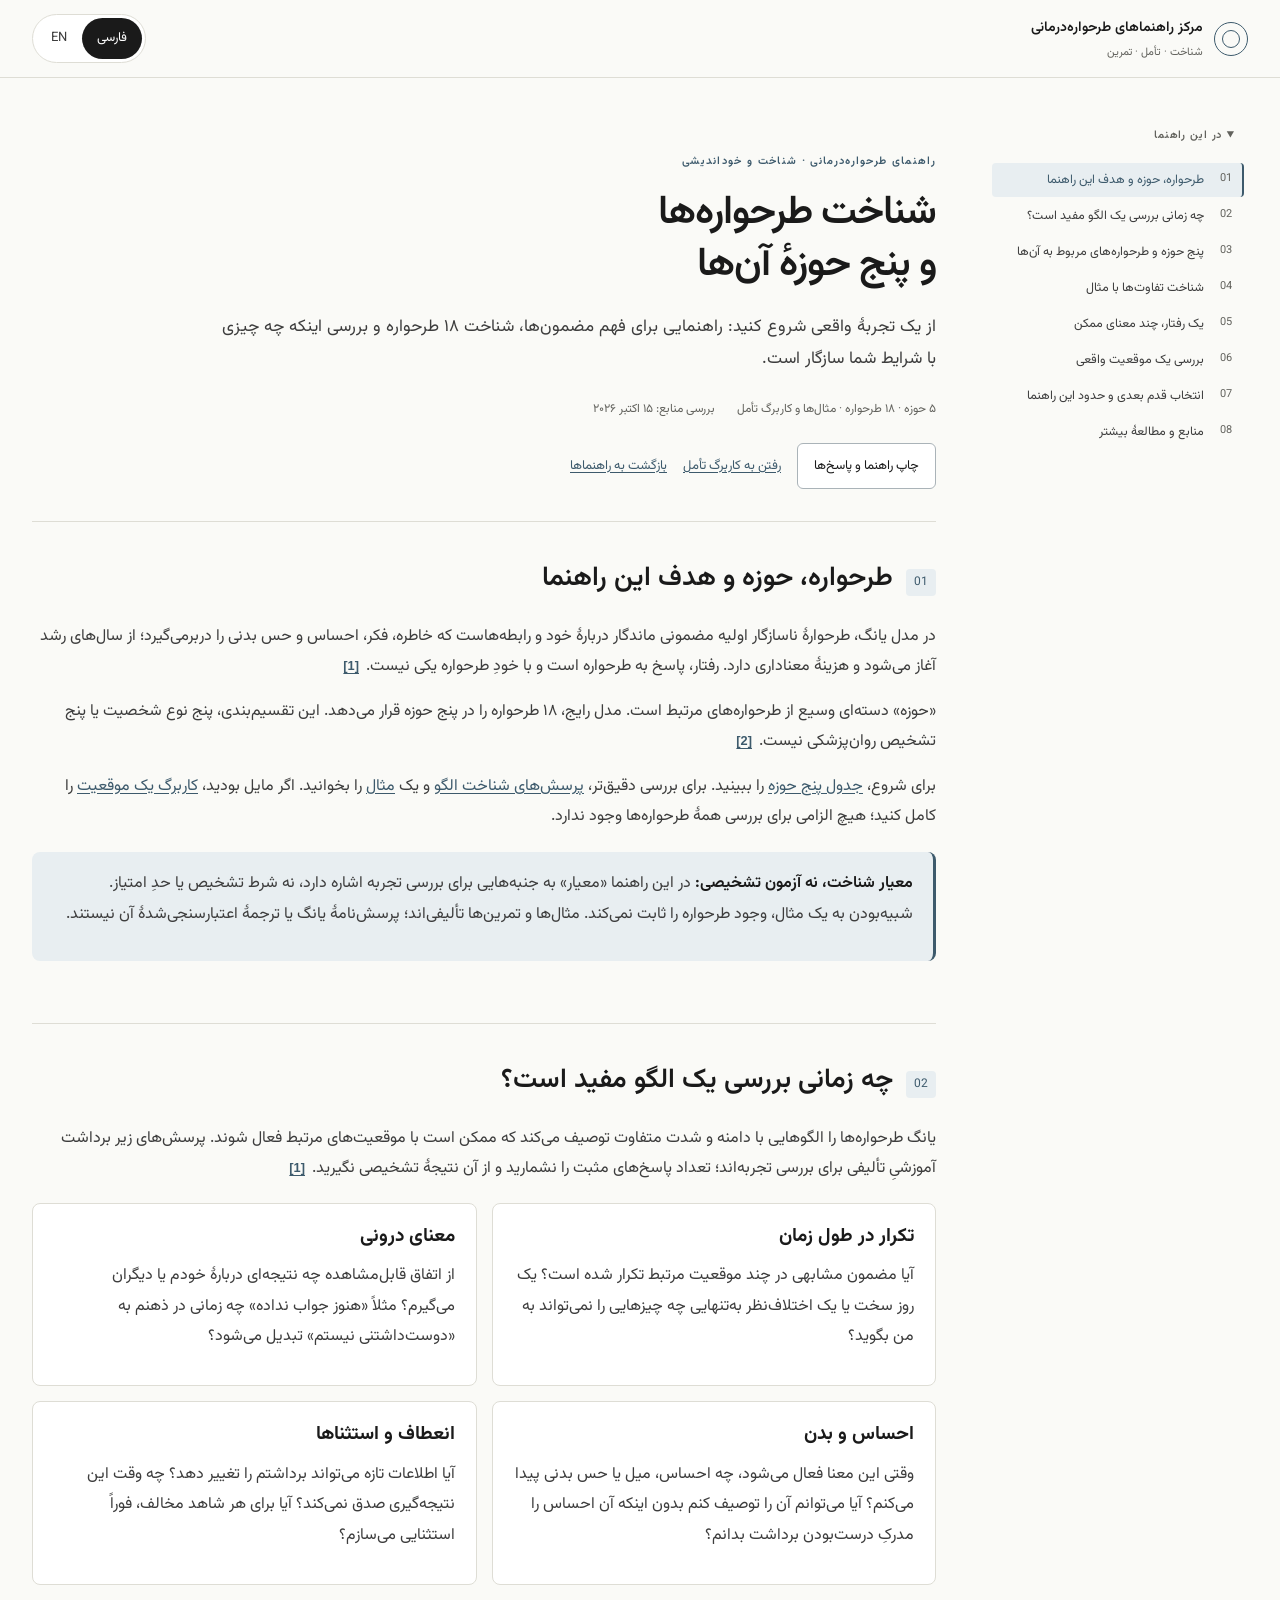
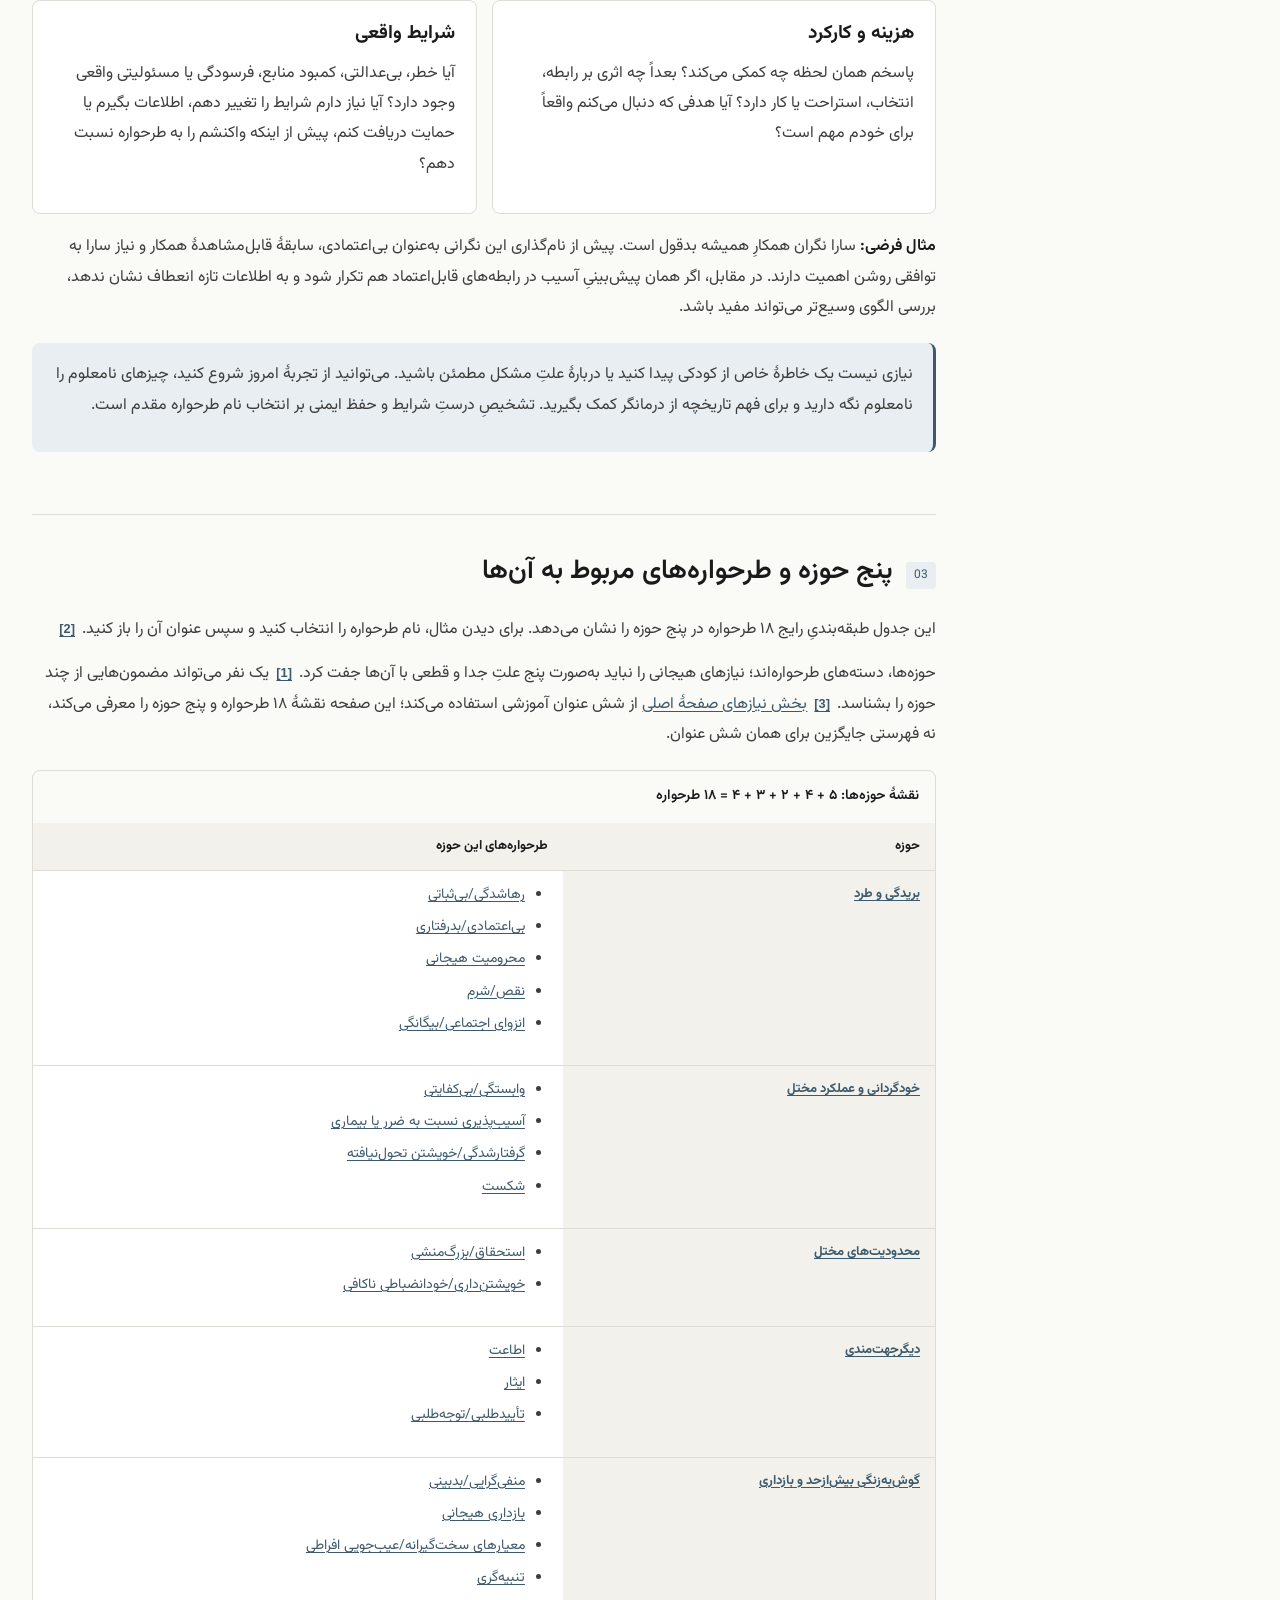
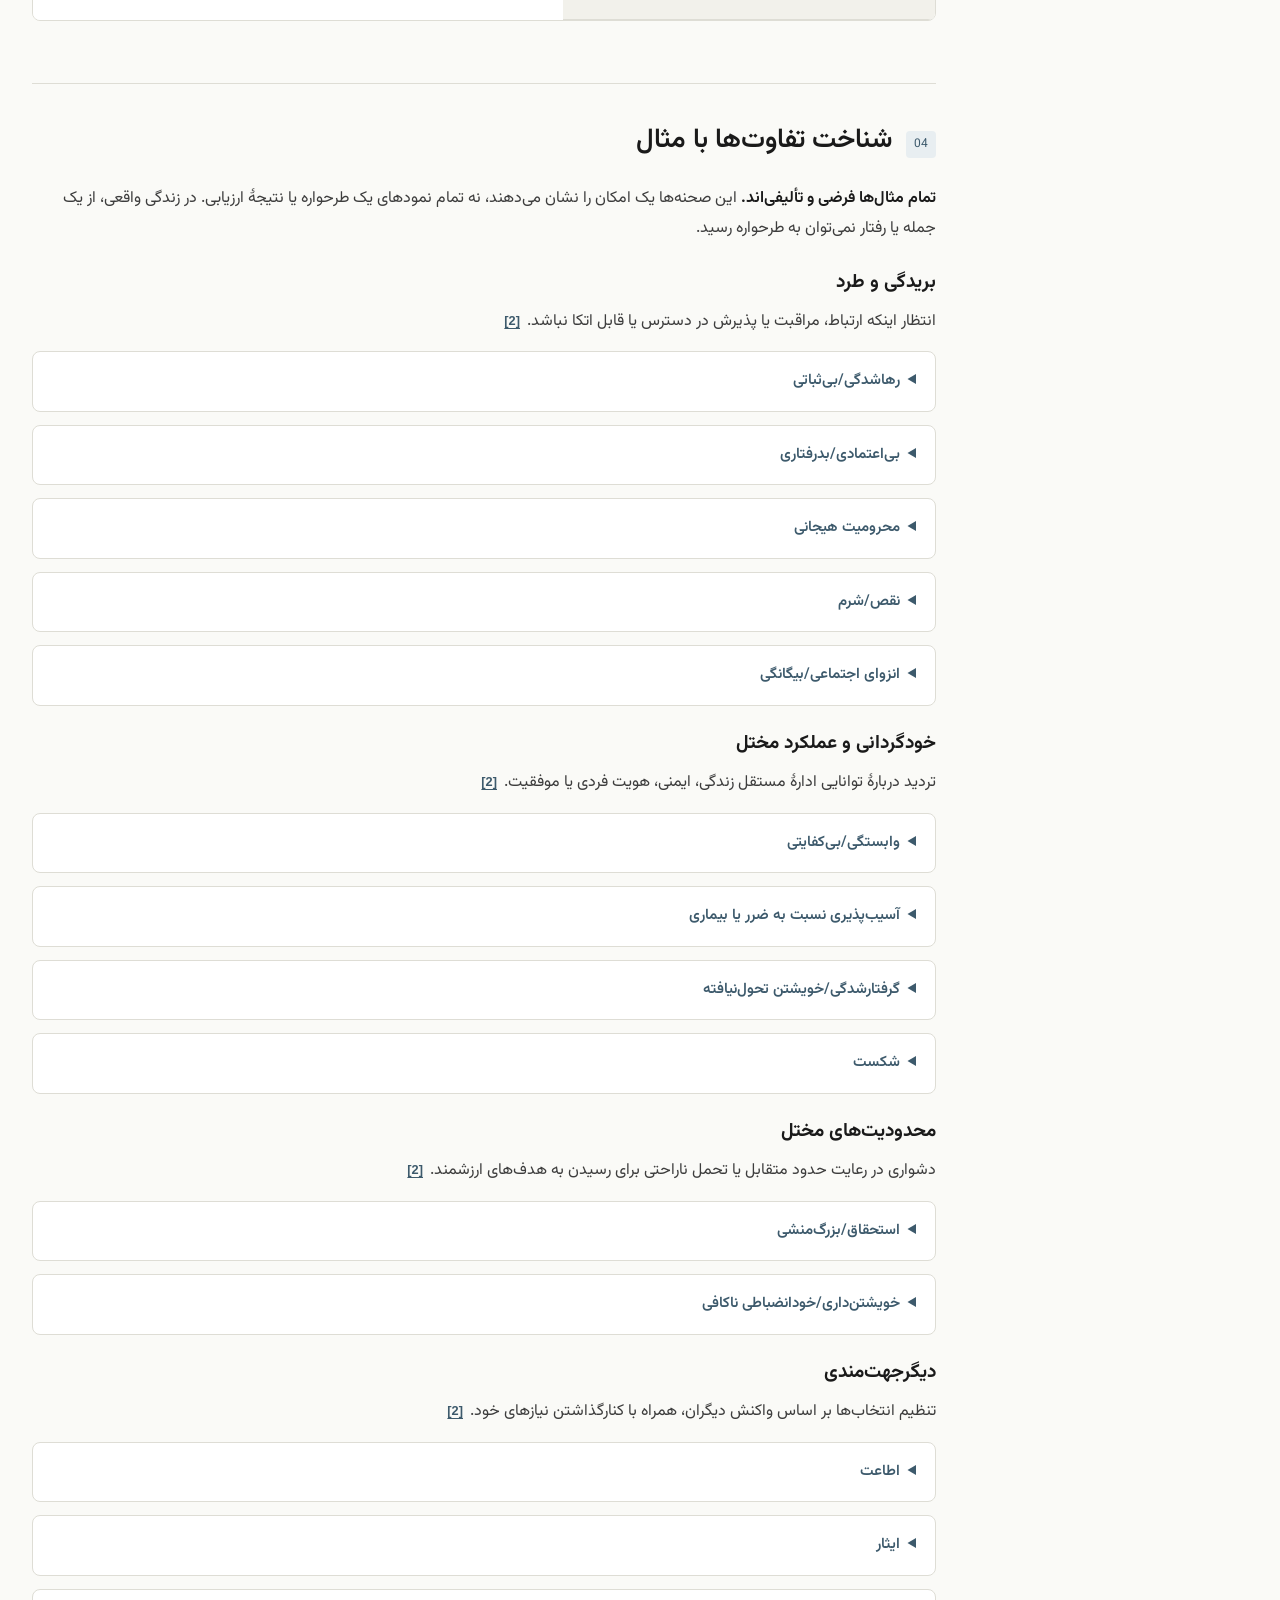
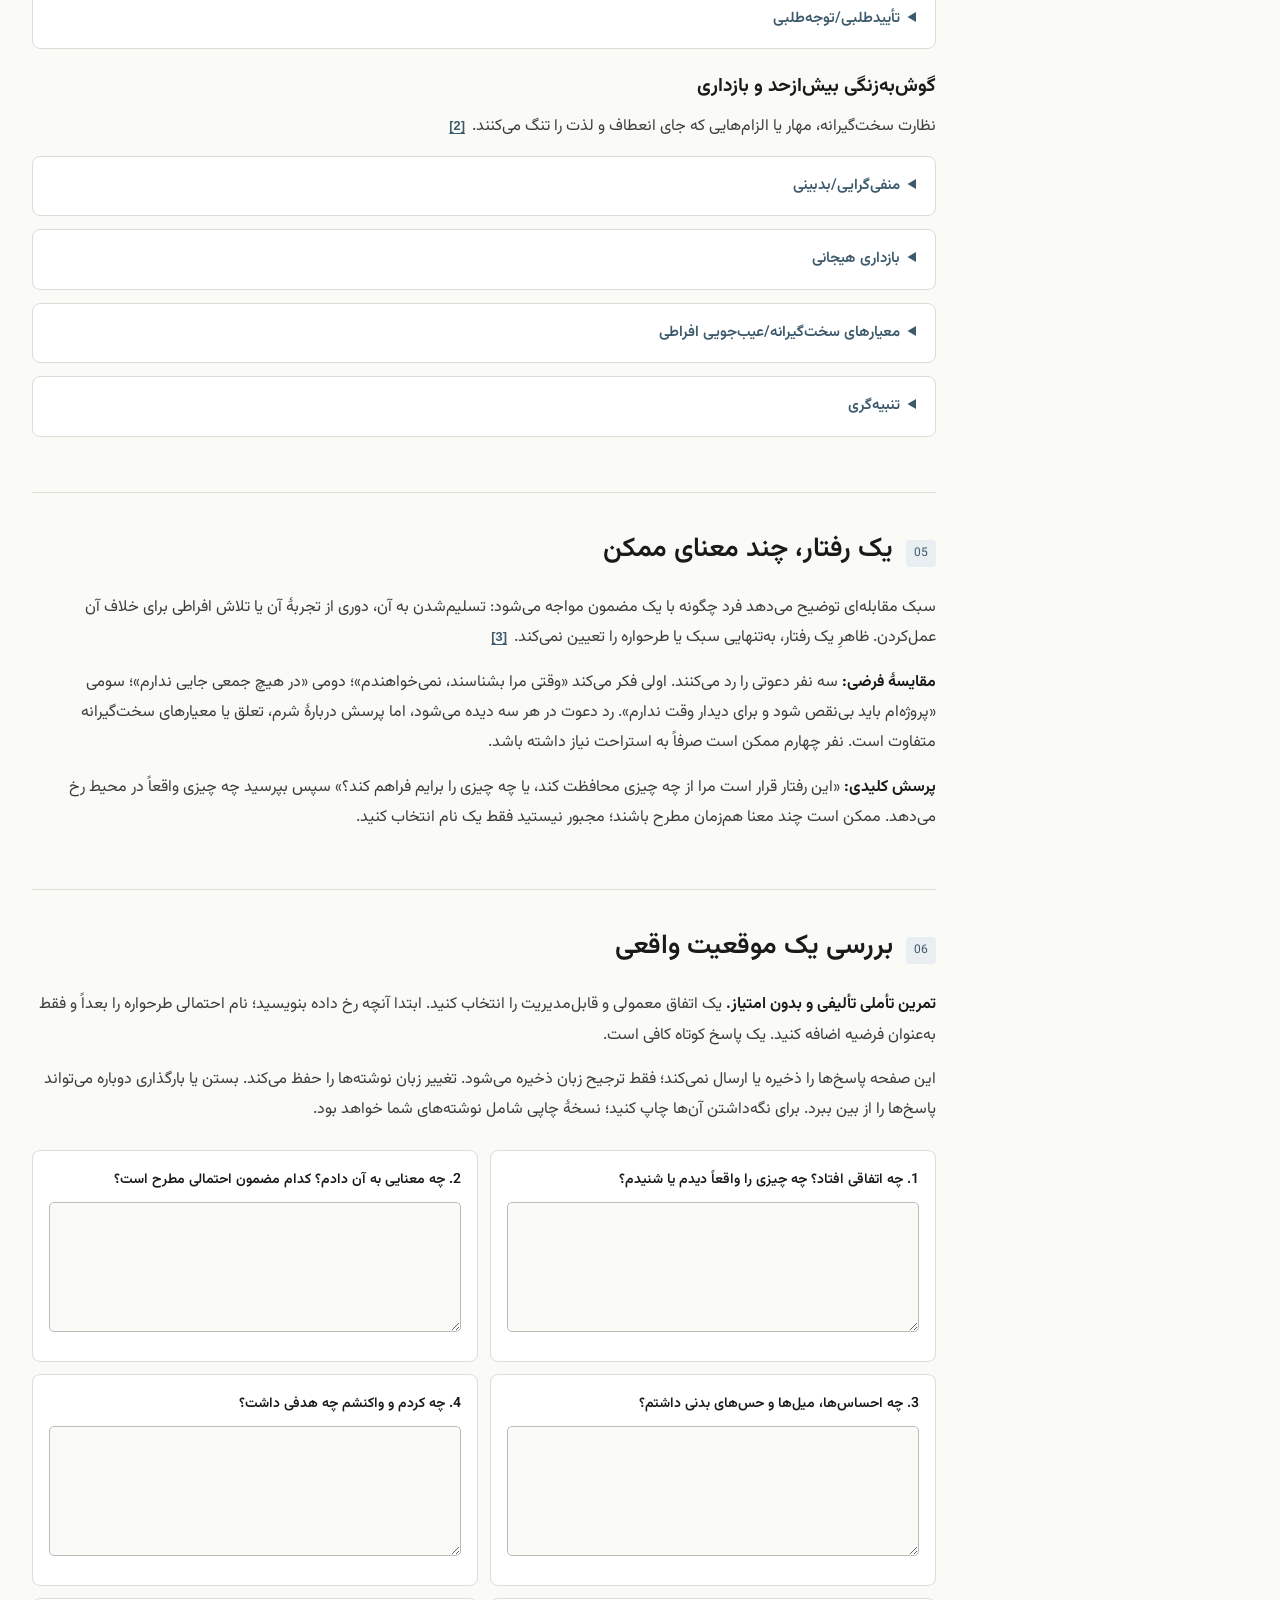
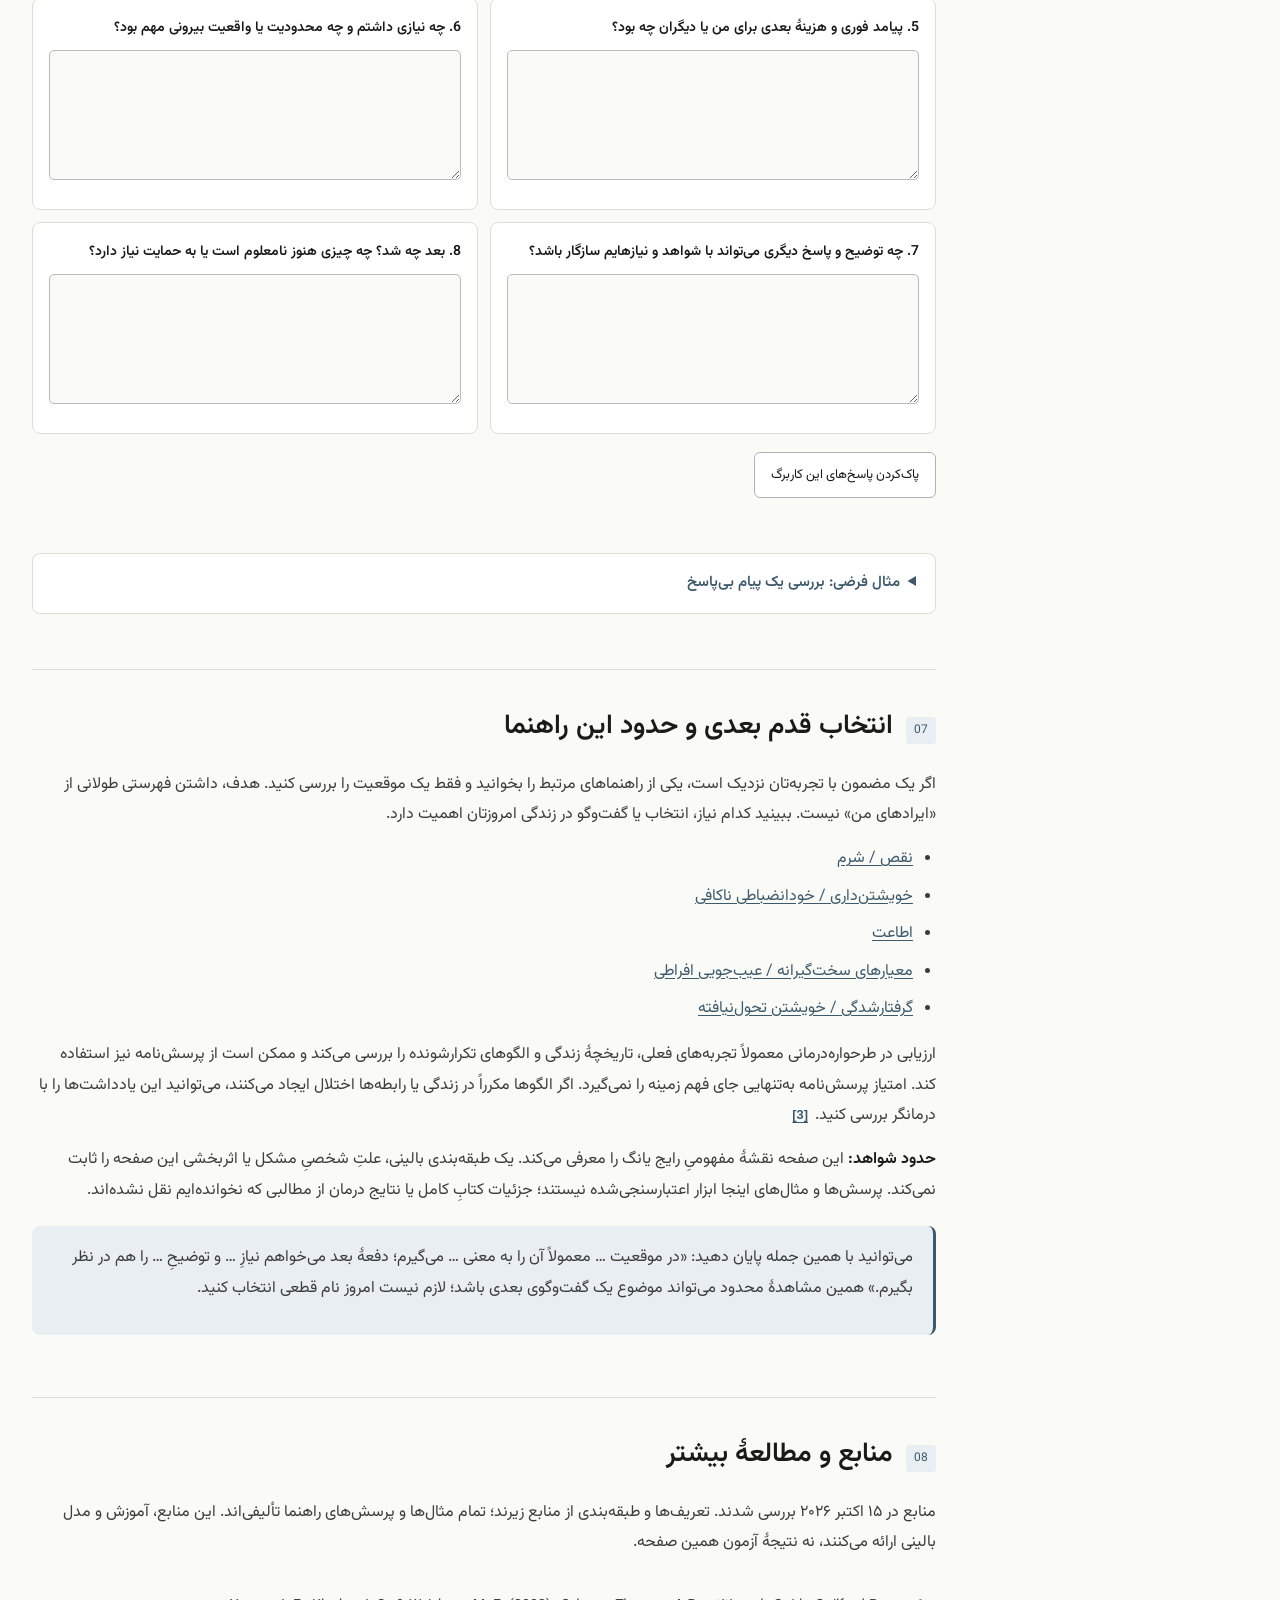
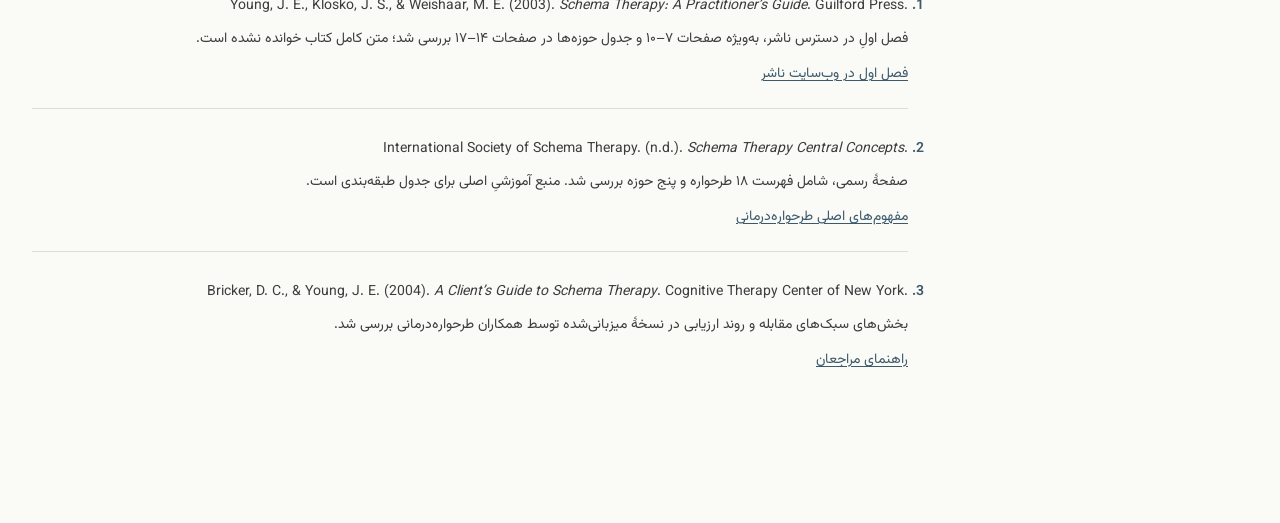
==== commit 3f9c1cd8: "Introducing new scheme **Enmeshment / Undeveloped Self**" ====
--- a/Guide to Schema Domains and Recognition.html
+++ b/Guide to Schema Domains and Recognition.html
@@ -56,7 +56,7 @@
 <div class="callout"><p class="content-fa" lang="fa">نیازی نیست یک خاطرهٔ خاص از کودکی پیدا کنید یا دربارهٔ علتِ مشکل مطمئن باشید. می‌توانید از تجربهٔ امروز شروع کنید، چیزهای نامعلوم را نامعلوم نگه دارید و برای فهم تاریخچه از درمانگر کمک بگیرید. تشخیصِ درستِ شرایط و حفظ ایمنی بر انتخاب نام طرحواره مقدم است.</p><p class="content-en" lang="en">You do not need to find a particular childhood memory or be certain of the cause. Start with present experience, leave unknowns open, and seek help exploring your history if useful. Understanding the actual circumstances and protecting safety take priority over choosing a schema name.</p>
 </div></section>
 <section id="sec-3"><div class="section-head"><span class="section-num">03</span><h2><span class="content-fa" lang="fa">پنج حوزه و طرحواره‌های مربوط به آن‌ها</span><span class="content-en" lang="en">The five domains and their schemas</span></h2></div><p class="content-fa" lang="fa">این جدول طبقه‌بندیِ رایج ۱۸ طرحواره در پنج حوزه را نشان می‌دهد. برای دیدن مثال، نام طرحواره را انتخاب کنید و سپس عنوان آن را باز کنید. <a class="citation" href="#ref-2"><bdi dir="ltr">[2]</bdi></a></p><p class="content-en" lang="en">This table shows the familiar classification of 18 schemas in five domains. Select a schema name to reach its illustration, then expand its title. <a class="citation" href="#ref-2"><bdi dir="ltr">[2]</bdi></a></p><p class="content-fa" lang="fa">حوزه‌ها، دسته‌های طرحواره‌اند؛ نیازهای هیجانی را نباید به‌صورت پنج علتِ جدا و قطعی با آن‌ها جفت کرد. <a class="citation" href="#ref-1"><bdi dir="ltr">[1]</bdi></a> یک نفر می‌تواند مضمون‌هایی از چند حوزه را بشناسد. <a class="citation" href="#ref-3"><bdi dir="ltr">[3]</bdi></a> <a href="./index.html#needs-title">بخش نیازهای صفحهٔ اصلی</a> از شش عنوان آموزشی استفاده می‌کند؛ این صفحه نقشهٔ ۱۸ طرحواره و پنج حوزه را معرفی می‌کند، نه فهرستی جایگزین برای همان شش عنوان.</p><p class="content-en" lang="en">Domains group schemas; they should not be paired with emotional needs as five separate, definite causes. <a class="citation" href="#ref-1"><bdi dir="ltr">[1]</bdi></a> One person may recognize themes across several domains. <a class="citation" href="#ref-3"><bdi dir="ltr">[3]</bdi></a> The <a href="./index.html#needs-title">hub’s needs overview</a> uses six educational headings; this page introduces the 18-schema, five-domain map, not a replacement list for those six headings.</p><div class="table-wrap" tabindex="0" role="region" aria-labelledby="domain-map-caption"><table id="domain-map"><caption id="domain-map-caption"><span class="content-fa" lang="fa">نقشهٔ حوزه‌ها: ۵ + ۴ + ۲ + ۳ + ۴ = ۱۸ طرحواره</span><span class="content-en" lang="en">Domain map: 5 + 4 + 2 + 3 + 4 = 18 schemas</span></caption><thead><tr><th scope="col"><span class="content-fa" lang="fa">حوزه</span><span class="content-en" lang="en">Domain</span></th><th scope="col"><span class="content-fa" lang="fa">طرحواره‌های این حوزه</span><span class="content-en" lang="en">Schemas in this domain</span></th></tr></thead><tbody><tr data-domain="domain-disconnection"><th scope="row"><a href="#domain-disconnection"><span class="content-fa" lang="fa">بریدگی و طرد</span><span class="content-en" lang="en">Disconnection &amp; Rejection</span></a></th><td><ul><li><a href="#schema-abandonment"><span class="content-fa" lang="fa">رهاشدگی/بی‌ثباتی</span><span class="content-en" lang="en">Abandonment / Instability</span></a></li><li><a href="#schema-mistrust"><span class="content-fa" lang="fa">بی‌اعتمادی/بدرفتاری</span><span class="content-en" lang="en">Mistrust / Abuse</span></a></li><li><a href="#schema-emotional-deprivation"><span class="content-fa" lang="fa">محرومیت هیجانی</span><span class="content-en" lang="en">Emotional Deprivation</span></a></li><li><a href="#schema-defectiveness"><span class="content-fa" lang="fa">نقص/شرم</span><span class="content-en" lang="en">Defectiveness / Shame</span></a></li><li><a href="#schema-social-isolation"><span class="content-fa" lang="fa">انزوای اجتماعی/بیگانگی</span><span class="content-en" lang="en">Social Isolation / Alienation</span></a></li></ul></td></tr><tr data-domain="domain-autonomy"><th scope="row"><a href="#domain-autonomy"><span class="content-fa" lang="fa">خودگردانی و عملکرد مختل</span><span class="content-en" lang="en">Impaired Autonomy &amp; Performance</span></a></th><td><ul><li><a href="#schema-dependence"><span class="content-fa" lang="fa">وابستگی/بی‌کفایتی</span><span class="content-en" lang="en">Dependence / Incompetence</span></a></li><li><a href="#schema-vulnerability"><span class="content-fa" lang="fa">آسیب‌پذیری نسبت به ضرر یا بیماری</span><span class="content-en" lang="en">Vulnerability to Harm or Illness</span></a></li><li><a href="#schema-enmeshment"><span class="content-fa" lang="fa">گرفتارشدگی/خویشتن تحول‌نیافته</span><span class="content-en" lang="en">Enmeshment / Undeveloped Self</span></a></li><li><a href="#schema-failure"><span class="content-fa" lang="fa">شکست</span><span class="content-en" lang="en">Failure</span></a></li></ul></td></tr><tr data-domain="domain-limits"><th scope="row"><a href="#domain-limits"><span class="content-fa" lang="fa">محدودیت‌های مختل</span><span class="content-en" lang="en">Impaired Limits</span></a></th><td><ul><li><a href="#schema-entitlement"><span class="content-fa" lang="fa">استحقاق/بزرگ‌منشی</span><span class="content-en" lang="en">Entitlement / Grandiosity</span></a></li><li><a href="#schema-insufficient-self-control"><span class="content-fa" lang="fa">خویشتن‌داری/خودانضباطی ناکافی</span><span class="content-en" lang="en">Insufficient Self-Control / Self-Discipline</span></a></li></ul></td></tr><tr data-domain="domain-other-directedness"><th scope="row"><a href="#domain-other-directedness"><span class="content-fa" lang="fa">دیگرجهت‌مندی</span><span class="content-en" lang="en">Other-Directedness</span></a></th><td><ul><li><a href="#schema-subjugation"><span class="content-fa" lang="fa">اطاعت</span><span class="content-en" lang="en">Subjugation</span></a></li><li><a href="#schema-self-sacrifice"><span class="content-fa" lang="fa">ایثار</span><span class="content-en" lang="en">Self-Sacrifice</span></a></li><li><a href="#schema-approval-seeking"><span class="content-fa" lang="fa">تأییدطلبی/توجه‌طلبی</span><span class="content-en" lang="en">Approval-Seeking / Recognition-Seeking</span></a></li></ul></td></tr><tr data-domain="domain-overvigilance"><th scope="row"><a href="#domain-overvigilance"><span class="content-fa" lang="fa">گوش‌به‌زنگی بیش‌ازحد و بازداری</span><span class="content-en" lang="en">Overvigilance &amp; Inhibition</span></a></th><td><ul><li><a href="#schema-negativity"><span class="content-fa" lang="fa">منفی‌گرایی/بدبینی</span><span class="content-en" lang="en">Negativity / Pessimism</span></a></li><li><a href="#schema-emotional-inhibition"><span class="content-fa" lang="fa">بازداری هیجانی</span><span class="content-en" lang="en">Emotional Inhibition</span></a></li><li><a href="#schema-unrelenting-standards"><span class="content-fa" lang="fa">معیارهای سخت‌گیرانه/عیب‌جویی افراطی</span><span class="content-en" lang="en">Unrelenting Standards / Hypercriticalness</span></a></li><li><a href="#schema-punitiveness"><span class="content-fa" lang="fa">تنبیه‌گری</span><span class="content-en" lang="en">Punitiveness</span></a></li></ul></td></tr></tbody></table></div></section>
-<section id="sec-4"><div class="section-head"><span class="section-num">04</span><h2><span class="content-fa" lang="fa">شناخت تفاوت‌ها با مثال</span><span class="content-en" lang="en">Understanding the differences through examples</span></h2></div><p class="content-fa" lang="fa"><strong>تمام مثال‌ها فرضی و تألیفی‌اند.</strong> این صحنه‌ها یک امکان را نشان می‌دهند، نه تمام نمودهای یک طرحواره یا نتیجهٔ ارزیابی. در زندگی واقعی، از یک جمله یا رفتار نمی‌توان به طرحواره رسید.</p><p class="content-en" lang="en"><strong>All examples are fictional and original.</strong> Each scene illustrates one possibility, not every expression of a schema or an assessment result. In real life, one sentence or action cannot establish a schema.</p><h3 id="domain-disconnection"><span class="content-fa" lang="fa">بریدگی و طرد</span><span class="content-en" lang="en">Disconnection &amp; Rejection</span></h3><p class="content-fa" lang="fa">انتظار اینکه ارتباط، مراقبت یا پذیرش در دسترس یا قابل اتکا نباشد. <a class="citation" href="#ref-2"><bdi dir="ltr">[2]</bdi></a></p><p class="content-en" lang="en">Expecting connection, care, or acceptance to be unavailable or unreliable. <a class="citation" href="#ref-2"><bdi dir="ltr">[2]</bdi></a></p><details class="schema-example" id="schema-abandonment"><summary><span class="content-fa" lang="fa">رهاشدگی/بی‌ثباتی</span><span class="content-en" lang="en">Abandonment / Instability</span></summary><div class="detail-body"><p class="content-fa" lang="fa"><strong>مثال فرضی:</strong> شریک عاطفی لیلا به‌دلیل تأخیر قطار، تماس معمول عصرانه را عقب می‌اندازد. لیلا فکر می‌کند: «دارد از من فاصله می‌گیرد؛ از دستش خواهم داد» و با وجود ارتباط عموماً قابل اتکایشان، پشت سر هم پیام می‌فرستد.</p><p class="content-en" lang="en"><strong>Fictional example:</strong> Leila&#x27;s partner postpones their usual evening call because of a delayed train. Leila thinks, ‘They are pulling away; I will lose them,’ and sends repeated messages despite their generally reliable contact.</p><p class="content-fa" lang="fa"><strong>برای تأمل:</strong> آیا ترس اصلی من این است که این فرد دیگر در کنارم نباشد؟</p><p class="content-en" lang="en"><strong>To consider:</strong> Am I mainly afraid that this person will stop being there for me?</p></div></details><details class="schema-example" id="schema-mistrust"><summary><span class="content-fa" lang="fa">بی‌اعتمادی/بدرفتاری</span><span class="content-en" lang="en">Mistrust / Abuse</span></summary><div class="detail-body"><p class="content-fa" lang="fa"><strong>مثال فرضی:</strong> همکاری پیشنهاد می‌دهد در آماده‌کردن ارائه به امیر کمک کند. امیر فرض می‌کند: «ایده‌هایم را می‌دزدد و آبرویم را می‌برد» و پیش از بررسی شواهد این انتظار، اطلاعات معمول پروژه را در اختیار او نمی‌گذارد.</p><p class="content-en" lang="en"><strong>Fictional example:</strong> A colleague offers to help Amir prepare a presentation. Amir assumes, ‘They will steal my ideas and embarrass me,’ and withholds ordinary project information before checking whether there is evidence for that expectation.</p><p class="content-fa" lang="fa"><strong>برای تأمل:</strong> چه شواهدی از آسیب‌رساندن عمدی وجود دارد و چه بخشی هنوز فقط انتظار من است؟</p><p class="content-en" lang="en"><strong>To consider:</strong> What evidence suggests deliberate harm, and what remains an expectation?</p></div></details><details class="schema-example" id="schema-emotional-deprivation"><summary><span class="content-fa" lang="fa">محرومیت هیجانی</span><span class="content-en" lang="en">Emotional Deprivation</span></summary><div class="detail-body"><p class="content-fa" lang="fa"><strong>مثال فرضی:</strong> پس از روزی دشوار، دوست ندا حالش را می‌پرسد. ندا فکر می‌کند: «هیچ‌کس واقعاً مرا درک نمی‌کند یا دلگرمم نمی‌کند»، می‌گوید همه‌چیز خوب است و بدون گفتن آنچه گذشته، می‌رود.</p><p class="content-en" lang="en"><strong>Fictional example:</strong> After a difficult day, Neda&#x27;s friend asks how she is. Neda thinks, ‘No one will really understand or comfort me,’ says everything is fine, and leaves without sharing what happened.</p><p class="content-fa" lang="fa"><strong>برای تأمل:</strong> آیا حتی وقتی کسی در زندگی‌ام می‌ماند، انتظار دارم توجه و حمایت عاطفی دریافت نکنم؟</p><p class="content-en" lang="en"><strong>To consider:</strong> Do I expect care to be missing even when someone stays in my life?</p></div></details><details class="schema-example" id="schema-defectiveness"><summary><span class="content-fa" lang="fa">نقص/شرم</span><span class="content-en" lang="en">Defectiveness / Shame</span></summary><div class="detail-body"><p class="content-fa" lang="fa"><strong>مثال فرضی:</strong> سام در گفت‌وگویی دوستانه از اشتباهی معمول در کارش می‌گوید. بعد فکر می‌کند: «حالا می‌بینند که خودِ من ایراد دارم» و به‌جای دیدن اشتباه به‌عنوان یک اتفاق، از جمع دوری می‌کند.</p><p class="content-en" lang="en"><strong>Fictional example:</strong> During a friendly conversation, Sam mentions an ordinary mistake at work. Later Sam thinks, ‘Now they can see what is wrong with me,’ and avoids the group rather than treating the mistake as one event.</p><p class="content-fa" lang="fa"><strong>برای تأمل:</strong> آیا یک رفتار را ارزیابی می‌کنم یا آن را نشانهٔ پذیرفتنی‌نبودن تمام وجودم می‌دانم؟</p><p class="content-en" lang="en"><strong>To consider:</strong> Am I judging one action, or treating it as proof that my whole self is unacceptable?</p><p><a href="./Interactive%20Guide%20to%20the%20Defectiveness%20Shame%20Schema.html"><span class="content-fa" lang="fa">رفتن به راهنمای نقص / شرم</span><span class="content-en" lang="en">Open the Defectiveness / Shame guide</span></a></p></div></details><details class="schema-example" id="schema-social-isolation"><summary><span class="content-fa" lang="fa">انزوای اجتماعی/بیگانگی</span><span class="content-en" lang="en">Social Isolation / Alienation</span></summary><div class="detail-body"><p class="content-fa" lang="fa"><strong>مثال فرضی:</strong> فرید در جمع کتاب‌خوانی محله متوجه می‌شود دو نفر علاقه‌ای مشترک دارند که او ندارد. نتیجه می‌گیرد: «همه به این جمع تعلق دارند جز من» و با وجود چند گفت‌وگوی صمیمانه، دعوت بعدی را رد می‌کند.</p><p class="content-en" lang="en"><strong>Fictional example:</strong> At a neighborhood reading group, Farid notices two people share an interest he does not. He concludes, ‘Everyone belongs here except me,’ and declines another invitation despite several welcoming conversations.</p><p class="content-fa" lang="fa"><strong>برای تأمل:</strong> آیا احساس اصلی «من به این جمع تعلق ندارم» است، حتی بدون اینکه خودم را پایین‌تر بدانم؟</p><p class="content-en" lang="en"><strong>To consider:</strong> Is the central feeling ‘I do not belong,’ even without believing I am inferior?</p></div></details><h3 id="domain-autonomy"><span class="content-fa" lang="fa">خودگردانی و عملکرد مختل</span><span class="content-en" lang="en">Impaired Autonomy &amp; Performance</span></h3><p class="content-fa" lang="fa">تردید دربارهٔ توانایی ادارهٔ مستقل زندگی، ایمنی، هویت فردی یا موفقیت. <a class="citation" href="#ref-2"><bdi dir="ltr">[2]</bdi></a></p><p class="content-en" lang="en">Doubting independent functioning, safety, identity, or achievement. <a class="citation" href="#ref-2"><bdi dir="ltr">[2]</bdi></a></p><details class="schema-example" id="schema-dependence"><summary><span class="content-fa" lang="fa">وابستگی/بی‌کفایتی</span><span class="content-en" lang="en">Dependence / Incompetence</span></summary><div class="detail-body"><p class="content-fa" lang="fa"><strong>مثال فرضی:</strong> مینا باید برای تعمیر معمولی وقت بگیرد و راهنمای روشنی هم در دسترس است. فکر می‌کند: «نمی‌توانم از پسش بربیایم مگر کسی به‌جایم تصمیم بگیرد» و منتظر می‌ماند تا برادرش تک‌تک انتخاب‌های معمول را انجام دهد.</p><p class="content-en" lang="en"><strong>Fictional example:</strong> Mina needs to book a routine repair with clear instructions available. She thinks, ‘I cannot handle this without someone deciding for me,’ and waits for her brother to make each ordinary choice.</p><p class="content-fa" lang="fa"><strong>برای تأمل:</strong> آیا به توانایی‌ام برای ادارهٔ کارهای روزمره تردید دارم یا فقط به اطلاعات مشخصی نیاز دارم؟</p><p class="content-en" lang="en"><strong>To consider:</strong> Do I doubt my ability to manage everyday tasks, rather than just needing specific information?</p></div></details><details class="schema-example" id="schema-vulnerability"><summary><span class="content-fa" lang="fa">آسیب‌پذیری نسبت به ضرر یا بیماری</span><span class="content-en" lang="en">Vulnerability to Harm or Illness</span></summary><div class="detail-body"><p class="content-fa" lang="fa"><strong>مثال فرضی:</strong> رضا پیش از سفری معمول با قطار، حادثه‌ای بزرگ را تصور می‌کند و فکر می‌کند: «فاجعه در راه است و نمی‌توانم از پسش بربیایم.» بارها گزارش‌ها را بررسی می‌کند و بدون هشدار مشخصی سفر را لغو می‌کند.</p><p class="content-en" lang="en"><strong>Fictional example:</strong> Before an ordinary train trip, Reza imagines a major accident and thinks, ‘Disaster is about to happen, and I will not cope.’ He repeatedly checks reports and cancels despite no specific warning.</p><p class="content-fa" lang="fa"><strong>برای تأمل:</strong> آیا فراتر از شواهد موجود انتظار فاجعه دارم، یا نگرانی اصلی‌ام قضاوت دیگران است؟</p><p class="content-en" lang="en"><strong>To consider:</strong> Am I expecting catastrophe beyond the available evidence, rather than mainly fearing others&#x27; judgment?</p></div></details><details class="schema-example" id="schema-enmeshment"><summary><span class="content-fa" lang="fa">گرفتارشدگی/خویشتن تحول‌نیافته</span><span class="content-en" lang="en">Enmeshment / Undeveloped Self</span></summary><div class="detail-body"><p class="content-fa" lang="fa"><strong>مثال فرضی:</strong> سارا هنگام انتخاب کلاس عصرانه می‌تواند سلیقهٔ خواهرش را توصیف کند، اما شناخت خواستهٔ خودش برایش دشوار است. فکر می‌کند: «اگر چیز متفاوتی بخواهم، دیگر نمی‌توانیم صمیمی بمانیم» و از علاقه‌ای که مشترک نیست صرف‌نظر می‌کند.</p><p class="content-en" lang="en"><strong>Fictional example:</strong> When choosing an evening class, Sara can describe her sister&#x27;s preferences but struggles to identify her own. She thinks, ‘Wanting something separate means we cannot stay close,’ and abandons an interest they do not share.</p><p class="content-fa" lang="fa"><strong>برای تأمل:</strong> آیا می‌توانم در کنار حفظ صمیمیت با افراد مهم زندگی‌ام، خواسته‌های خودم را هم بشناسم؟</p><p class="content-en" lang="en"><strong>To consider:</strong> Can I recognize my own preferences while remaining close to important people?</p></div></details><details class="schema-example" id="schema-failure"><summary><span class="content-fa" lang="fa">شکست</span><span class="content-en" lang="en">Failure</span></summary><div class="detail-body"><p class="content-fa" lang="fa"><strong>مثال فرضی:</strong> دانیال دربارهٔ تکلیفی آموزشی بازخورد مفیدی می‌گیرد، درحالی‌که هم‌کلاسی‌ها مطمئن به نظر می‌رسند. فکر می‌کند: «همیشه از آن‌ها کم‌موفقیت‌تر خواهم بود» و با وجود ادارهٔ مناسب مسئولیت‌های روزمره، دیگر برای فرصت‌های تازه اقدام نمی‌کند.</p><p class="content-en" lang="en"><strong>Fictional example:</strong> Daniel receives useful feedback on a training assignment while classmates appear confident. He thinks, ‘I will always achieve less than they do,’ and stops applying for opportunities despite managing everyday responsibilities competently.</p><p class="content-fa" lang="fa"><strong>برای تأمل:</strong> آیا ترسم دربارهٔ موفقیت در مقایسه با همتایان است، یا دربارهٔ ادارهٔ زندگی روزمره؟</p><p class="content-en" lang="en"><strong>To consider:</strong> Is the fear about achievement compared with peers, rather than managing daily life?</p></div></details><h3 id="domain-limits"><span class="content-fa" lang="fa">محدودیت‌های مختل</span><span class="content-en" lang="en">Impaired Limits</span></h3><p class="content-fa" lang="fa">دشواری در رعایت حدود متقابل یا تحمل ناراحتی برای رسیدن به هدف‌های ارزشمند. <a class="citation" href="#ref-2"><bdi dir="ltr">[2]</bdi></a></p><p class="content-en" lang="en">Difficulty with reciprocal limits or tolerating discomfort for valued goals. <a class="citation" href="#ref-2"><bdi dir="ltr">[2]</bdi></a></p><details class="schema-example" id="schema-entitlement"><summary><span class="content-fa" lang="fa">استحقاق/بزرگ‌منشی</span><span class="content-en" lang="en">Entitlement / Grandiosity</span></summary><div class="detail-body"><p class="content-fa" lang="fa"><strong>مثال فرضی:</strong> یک کارگاه مشترک برای همه سقف یکسانی برای رزرو دارد. آرمان فکر می‌کند: «پروژهٔ من مهم‌تر است؛ این محدودیت نباید شامل من شود» و با وجود آگاهی از نیاز دیگران، زمان‌های بیشتری رزرو می‌کند.</p><p class="content-en" lang="en"><strong>Fictional example:</strong> A shared studio gives everyone the same booking limit. Arman thinks, ‘My project matters more, so the limit should not apply to me,’ and takes extra slots despite knowing others also need them.</p><p class="content-fa" lang="fa"><strong>برای تأمل:</strong> آیا برای خودم استثنایی می‌خواهم که حاضر نیستم برای دیگران بپذیرم؟</p><p class="content-en" lang="en"><strong>To consider:</strong> Am I claiming an exception for myself that I would not accept for others?</p></div></details><details class="schema-example" id="schema-insufficient-self-control"><summary><span class="content-fa" lang="fa">خویشتن‌داری/خودانضباطی ناکافی</span><span class="content-en" lang="en">Insufficient Self-Control / Self-Discipline</span></summary><div class="detail-body"><p class="content-fa" lang="fa"><strong>مثال فرضی:</strong> رؤیا می‌خواهد فرم ساده‌ای مربوط به امور خانه را تکمیل کند، اما خیلی زود بی‌حوصلگی برایش تحمل‌ناپذیر می‌شود. فکر می‌کند: «همین حالا باید از این حس خلاص شوم»، بارها سراغ ویدئو می‌رود و مهلتی را که واقعاً می‌خواست رعایت کند از دست می‌دهد.</p><p class="content-en" lang="en"><strong>Fictional example:</strong> Roya wants to complete a manageable household form, but boredom quickly feels unbearable. She thinks, ‘I need relief now,’ switches to videos repeatedly, and misses a deadline she genuinely wanted to meet.</p><p class="content-fa" lang="fa"><strong>برای تأمل:</strong> آیا فرار از ناراحتی بارها بر هدفی که خودم انتخاب کرده‌ام غلبه می‌کند، و چه عوامل دیگری ممکن است این وضعیت را توضیح دهند؟</p><p class="content-en" lang="en"><strong>To consider:</strong> Is escaping discomfort repeatedly overriding a goal I chose, and what other factors could explain this?</p><p><a href="./Interactive%20Guide%20to%20the%20Insufficient%20Self%20Control%20Self%20Discipline%20Schema.html"><span class="content-fa" lang="fa">رفتن به راهنمای خویشتن‌داری / خودانضباطی ناکافی</span><span class="content-en" lang="en">Open the Insufficient Self-Control / Self-Discipline guide</span></a></p></div></details><h3 id="domain-other-directedness"><span class="content-fa" lang="fa">دیگرجهت‌مندی</span><span class="content-en" lang="en">Other-Directedness</span></h3><p class="content-fa" lang="fa">تنظیم انتخاب‌ها بر اساس واکنش دیگران، همراه با کنارگذاشتن نیازهای خود. <a class="citation" href="#ref-2"><bdi dir="ltr">[2]</bdi></a></p><p class="content-en" lang="en">Organizing choices around others&#x27; reactions while sidelining one&#x27;s own needs. <a class="citation" href="#ref-2"><bdi dir="ltr">[2]</bdi></a></p><details class="schema-example" id="schema-subjugation"><summary><span class="content-fa" lang="fa">اطاعت</span><span class="content-en" lang="en">Subjugation</span></summary><div class="detail-body"><p class="content-fa" lang="fa"><strong>مثال فرضی:</strong> دوستی از حامد می‌خواهد برنامهٔ آخر هفته را عوض کنند. با اینکه آن دوست قبلاً مخالفت را پذیرفته است، حامد فکر می‌کند: «اگر خواسته‌ام را بگویم، عصبانی می‌شود و طردم می‌کند» و فوراً موافقت می‌کند.</p><p class="content-en" lang="en"><strong>Fictional example:</strong> A friend asks Hamed to change their weekend plan. Although the friend has accepted disagreements before, Hamed thinks, ‘If I say what I want, they will get angry and reject me,’ and immediately agrees.</p><p class="content-fa" lang="fa"><strong>برای تأمل:</strong> آیا عمدتاً از ترس خشم، تلافی یا طردشدن کوتاه می‌آیم؟</p><p class="content-en" lang="en"><strong>To consider:</strong> Am I yielding mainly because I fear anger, retaliation, or rejection?</p><p><a href="./Interactive%20Guide%20to%20the%20Subjugation%20Schema.html"><span class="content-fa" lang="fa">رفتن به راهنمای اطاعت</span><span class="content-en" lang="en">Open the Subjugation guide</span></a></p></div></details><details class="schema-example" id="schema-self-sacrifice"><summary><span class="content-fa" lang="fa">ایثار</span><span class="content-en" lang="en">Self-Sacrifice</span></summary><div class="detail-body"><p class="content-fa" lang="fa"><strong>مثال فرضی:</strong> یاسمین با وجود نیاز به استراحت، دوباره پیشنهاد می‌دهد کارهای غیرفوریِ دوستش را انجام دهد. فکر می‌کند: «اگر بگذارم او به زحمت بیفتد، خودخواه هستم» و حتی از اختصاص زمان کوتاهی به خودش احساس گناه می‌کند.</p><p class="content-en" lang="en"><strong>Fictional example:</strong> Despite needing rest, Yasmin offers to handle a friend&#x27;s nonurgent errands again. She thinks, ‘Letting them feel inconvenienced would make me selfish,’ and feels guilty about taking even a small amount of time for herself.</p><p class="content-fa" lang="fa"><strong>برای تأمل:</strong> آیا آزادانه کمک‌کردن را انتخاب می‌کنم، یا می‌خواهم از احساس گناه و ناراحتی دیگری جلوگیری کنم؟</p><p class="content-en" lang="en"><strong>To consider:</strong> Am I helping from a free choice, or to avoid guilt and another person&#x27;s discomfort?</p></div></details><details class="schema-example" id="schema-approval-seeking"><summary><span class="content-fa" lang="fa">تأییدطلبی/توجه‌طلبی</span><span class="content-en" lang="en">Approval-Seeking / Recognition-Seeking</span></summary><div class="detail-body"><p class="content-fa" lang="fa"><strong>مثال فرضی:</strong> امید پروژه‌ای خلاقانه و آرام را ترجیح می‌دهد، اما چون دیگران از عضویت در کمیته‌ای معتبر تعریف می‌کنند، آن را انتخاب می‌کند. فکر می‌کند: «تحسین آن‌ها نشان می‌دهد که ارزشمندم» و با وجود بی‌علاقگی به کار، مدام واکنش‌ها را بررسی می‌کند.</p><p class="content-en" lang="en"><strong>Fictional example:</strong> Omid prefers a quiet creative project but chooses a prestigious committee role because others praise it. He thinks, ‘Their admiration will show that I matter,’ and keeps checking reactions despite disliking the work.</p><p class="content-fa" lang="fa"><strong>برای تأمل:</strong> اگر این انتخاب هیچ تحسین یا توجهی به همراه نداشت، باز هم آن را می‌خواستم؟</p><p class="content-en" lang="en"><strong>To consider:</strong> Would I still want this choice if it brought no praise or recognition?</p></div></details><h3 id="domain-overvigilance"><span class="content-fa" lang="fa">گوش‌به‌زنگی بیش‌ازحد و بازداری</span><span class="content-en" lang="en">Overvigilance &amp; Inhibition</span></h3><p class="content-fa" lang="fa">نظارت سخت‌گیرانه، مهار یا الزام‌هایی که جای انعطاف و لذت را تنگ می‌کنند. <a class="citation" href="#ref-2"><bdi dir="ltr">[2]</bdi></a></p><p class="content-en" lang="en">Rigid monitoring, restraint, or demands that crowd out flexibility and enjoyment. <a class="citation" href="#ref-2"><bdi dir="ltr">[2]</bdi></a></p><details class="schema-example" id="schema-negativity"><summary><span class="content-fa" lang="fa">منفی‌گرایی/بدبینی</span><span class="content-en" lang="en">Negativity / Pessimism</span></summary><div class="detail-body"><p class="content-fa" lang="fa"><strong>مثال فرضی:</strong> پس از چند جلسهٔ لذت‌بخش، گروهی تفریحی با یک مشکل زمان‌بندی روبه‌رو می‌شود. مهسا فکر می‌کند: «این ثابت می‌کند که کل گروه از هم می‌پاشد»، تجربه‌های مثبت را کم‌اهمیت می‌شمارد و تمام عصر احتمال‌های ناخوشایند را مرور می‌کند.</p><p class="content-en" lang="en"><strong>Fictional example:</strong> After several enjoyable meetings, a hobby group has one scheduling problem. Mahsa thinks, ‘This proves the whole group will fall apart,’ discounts the positive experiences, and spends the evening rehearsing everything that could go wrong.</p><p class="content-fa" lang="fa"><strong>برای تأمل:</strong> آیا مرتب اتفاق‌های خوب را کم‌اهمیت می‌شمارم و احتمال‌های منفی را محتمل‌ترین روایت می‌دانم؟</p><p class="content-en" lang="en"><strong>To consider:</strong> Am I consistently discounting what goes well while treating negative possibilities as the likely story?</p></div></details><details class="schema-example" id="schema-emotional-inhibition"><summary><span class="content-fa" lang="fa">بازداری هیجانی</span><span class="content-en" lang="en">Emotional Inhibition</span></summary><div class="detail-body"><p class="content-fa" lang="fa"><strong>مثال فرضی:</strong> الکس در دیدار دوباره با دوستانی صمیمی، تحت تأثیر قرار می‌گیرد و می‌خواهد محبت نشان دهد. فکر می‌کند: «نشان‌دادن احساس خجالت‌آور است؛ باید خودم را کنترل کنم»، فقط دربارهٔ مسائل عملی حرف می‌زند و با احساس فاصله از جمع می‌رود.</p><p class="content-en" lang="en"><strong>Fictional example:</strong> At a reunion with welcoming friends, Alex feels moved and wants to show affection. Alex thinks, ‘Showing emotion is embarrassing; I must stay composed,’ speaks only about practical matters, and leaves feeling distant.</p><p class="content-fa" lang="fa"><strong>برای تأمل:</strong> آیا حتی در موقعیت‌های به‌اندازهٔ کافی امن، احساساتی را که مایلم بیان کنم مهار می‌کنم؟</p><p class="content-en" lang="en"><strong>To consider:</strong> Do I inhibit emotion even in sufficiently safe settings where I would like to express it?</p></div></details><details class="schema-example" id="schema-unrelenting-standards"><summary><span class="content-fa" lang="fa">معیارهای سخت‌گیرانه/عیب‌جویی افراطی</span><span class="content-en" lang="en">Unrelenting Standards / Hypercriticalness</span></summary><div class="detail-body"><p class="content-fa" lang="fa"><strong>مثال فرضی:</strong> گزارش معمول پریسا با معیارهای توافق‌شده مطابقت دارد، اما او تا دیروقت به ویرایش ادامه می‌دهد. فکر می‌کند: «قابل قبول کافی نیست؛ همهٔ جزئیات باید عالی باشند» و زمانی را که می‌توانست با عزیزانش بگذراند از دست می‌دهد.</p><p class="content-en" lang="en"><strong>Fictional example:</strong> Parisa&#x27;s routine report meets the agreed requirements, but she keeps editing late into the evening. She thinks, ‘Acceptable is not enough; every detail must be excellent,’ and misses time with people she values.</p><p class="content-fa" lang="fa"><strong>برای تأمل:</strong> آیا می‌توانم معیار را با کار مورد نظر تنظیم کنم، یا الزام درونی مدام سطح انتظار را بالاتر می‌برد؟</p><p class="content-en" lang="en"><strong>To consider:</strong> Can I adjust a standard to the task, or does an internal demand keep raising the bar?</p><p><a href="./Interactive%20Guide%20to%20the%20Unrelenting%20Standards%20Hypercriticalness%20Schema.html"><span class="content-fa" lang="fa">رفتن به راهنمای معیارهای سخت‌گیرانه / عیب‌جویی افراطی</span><span class="content-en" lang="en">Open the Unrelenting Standards / Hypercriticalness guide</span></a></p></div></details><details class="schema-example" id="schema-punitiveness"><summary><span class="content-fa" lang="fa">تنبیه‌گری</span><span class="content-en" lang="en">Punitiveness</span></summary><div class="detail-body"><p class="content-fa" lang="fa"><strong>مثال فرضی:</strong> نوید قرار کم‌اهمیتی را فراموش می‌کند، عذرخواهی می‌کند و بدون پیامد ماندگاری زمان دیگری می‌گذارد. فکر می‌کند: «به‌خاطر بی‌دقتی سزاوار رنج هستم»، برنامه‌ای لذت‌بخش را برای تنبیه خود لغو می‌کند و شرایط مؤثر بر اشتباه را نادیده می‌گیرد.</p><p class="content-en" lang="en"><strong>Fictional example:</strong> Navid forgets a minor appointment, apologizes, and rearranges it without lasting harm. He thinks, ‘I deserve to suffer for being careless,’ cancels an enjoyable plan as punishment, and dismisses circumstances that contributed to the mistake.</p><p class="content-fa" lang="fa"><strong>برای تأمل:</strong> آیا دنبال جبران و یادگیری هستم، یا اصرار دارم که اشتباه باید با رنج پاسخ داده شود؟</p><p class="content-en" lang="en"><strong>To consider:</strong> Am I seeking repair and learning, or insisting that a mistake deserves suffering?</p></div></details></section>
+<section id="sec-4"><div class="section-head"><span class="section-num">04</span><h2><span class="content-fa" lang="fa">شناخت تفاوت‌ها با مثال</span><span class="content-en" lang="en">Understanding the differences through examples</span></h2></div><p class="content-fa" lang="fa"><strong>تمام مثال‌ها فرضی و تألیفی‌اند.</strong> این صحنه‌ها یک امکان را نشان می‌دهند، نه تمام نمودهای یک طرحواره یا نتیجهٔ ارزیابی. در زندگی واقعی، از یک جمله یا رفتار نمی‌توان به طرحواره رسید.</p><p class="content-en" lang="en"><strong>All examples are fictional and original.</strong> Each scene illustrates one possibility, not every expression of a schema or an assessment result. In real life, one sentence or action cannot establish a schema.</p><h3 id="domain-disconnection"><span class="content-fa" lang="fa">بریدگی و طرد</span><span class="content-en" lang="en">Disconnection &amp; Rejection</span></h3><p class="content-fa" lang="fa">انتظار اینکه ارتباط، مراقبت یا پذیرش در دسترس یا قابل اتکا نباشد. <a class="citation" href="#ref-2"><bdi dir="ltr">[2]</bdi></a></p><p class="content-en" lang="en">Expecting connection, care, or acceptance to be unavailable or unreliable. <a class="citation" href="#ref-2"><bdi dir="ltr">[2]</bdi></a></p><details class="schema-example" id="schema-abandonment"><summary><span class="content-fa" lang="fa">رهاشدگی/بی‌ثباتی</span><span class="content-en" lang="en">Abandonment / Instability</span></summary><div class="detail-body"><p class="content-fa" lang="fa"><strong>مثال فرضی:</strong> شریک عاطفی لیلا به‌دلیل تأخیر قطار، تماس معمول عصرانه را عقب می‌اندازد. لیلا فکر می‌کند: «دارد از من فاصله می‌گیرد؛ از دستش خواهم داد» و با وجود ارتباط عموماً قابل اتکایشان، پشت سر هم پیام می‌فرستد.</p><p class="content-en" lang="en"><strong>Fictional example:</strong> Leila&#x27;s partner postpones their usual evening call because of a delayed train. Leila thinks, ‘They are pulling away; I will lose them,’ and sends repeated messages despite their generally reliable contact.</p><p class="content-fa" lang="fa"><strong>برای تأمل:</strong> آیا ترس اصلی من این است که این فرد دیگر در کنارم نباشد؟</p><p class="content-en" lang="en"><strong>To consider:</strong> Am I mainly afraid that this person will stop being there for me?</p></div></details><details class="schema-example" id="schema-mistrust"><summary><span class="content-fa" lang="fa">بی‌اعتمادی/بدرفتاری</span><span class="content-en" lang="en">Mistrust / Abuse</span></summary><div class="detail-body"><p class="content-fa" lang="fa"><strong>مثال فرضی:</strong> همکاری پیشنهاد می‌دهد در آماده‌کردن ارائه به امیر کمک کند. امیر فرض می‌کند: «ایده‌هایم را می‌دزدد و آبرویم را می‌برد» و پیش از بررسی شواهد این انتظار، اطلاعات معمول پروژه را در اختیار او نمی‌گذارد.</p><p class="content-en" lang="en"><strong>Fictional example:</strong> A colleague offers to help Amir prepare a presentation. Amir assumes, ‘They will steal my ideas and embarrass me,’ and withholds ordinary project information before checking whether there is evidence for that expectation.</p><p class="content-fa" lang="fa"><strong>برای تأمل:</strong> چه شواهدی از آسیب‌رساندن عمدی وجود دارد و چه بخشی هنوز فقط انتظار من است؟</p><p class="content-en" lang="en"><strong>To consider:</strong> What evidence suggests deliberate harm, and what remains an expectation?</p></div></details><details class="schema-example" id="schema-emotional-deprivation"><summary><span class="content-fa" lang="fa">محرومیت هیجانی</span><span class="content-en" lang="en">Emotional Deprivation</span></summary><div class="detail-body"><p class="content-fa" lang="fa"><strong>مثال فرضی:</strong> پس از روزی دشوار، دوست ندا حالش را می‌پرسد. ندا فکر می‌کند: «هیچ‌کس واقعاً مرا درک نمی‌کند یا دلگرمم نمی‌کند»، می‌گوید همه‌چیز خوب است و بدون گفتن آنچه گذشته، می‌رود.</p><p class="content-en" lang="en"><strong>Fictional example:</strong> After a difficult day, Neda&#x27;s friend asks how she is. Neda thinks, ‘No one will really understand or comfort me,’ says everything is fine, and leaves without sharing what happened.</p><p class="content-fa" lang="fa"><strong>برای تأمل:</strong> آیا حتی وقتی کسی در زندگی‌ام می‌ماند، انتظار دارم توجه و حمایت عاطفی دریافت نکنم؟</p><p class="content-en" lang="en"><strong>To consider:</strong> Do I expect care to be missing even when someone stays in my life?</p></div></details><details class="schema-example" id="schema-defectiveness"><summary><span class="content-fa" lang="fa">نقص/شرم</span><span class="content-en" lang="en">Defectiveness / Shame</span></summary><div class="detail-body"><p class="content-fa" lang="fa"><strong>مثال فرضی:</strong> سام در گفت‌وگویی دوستانه از اشتباهی معمول در کارش می‌گوید. بعد فکر می‌کند: «حالا می‌بینند که خودِ من ایراد دارم» و به‌جای دیدن اشتباه به‌عنوان یک اتفاق، از جمع دوری می‌کند.</p><p class="content-en" lang="en"><strong>Fictional example:</strong> During a friendly conversation, Sam mentions an ordinary mistake at work. Later Sam thinks, ‘Now they can see what is wrong with me,’ and avoids the group rather than treating the mistake as one event.</p><p class="content-fa" lang="fa"><strong>برای تأمل:</strong> آیا یک رفتار را ارزیابی می‌کنم یا آن را نشانهٔ پذیرفتنی‌نبودن تمام وجودم می‌دانم؟</p><p class="content-en" lang="en"><strong>To consider:</strong> Am I judging one action, or treating it as proof that my whole self is unacceptable?</p><p><a href="./Interactive%20Guide%20to%20the%20Defectiveness%20Shame%20Schema.html"><span class="content-fa" lang="fa">رفتن به راهنمای نقص / شرم</span><span class="content-en" lang="en">Open the Defectiveness / Shame guide</span></a></p></div></details><details class="schema-example" id="schema-social-isolation"><summary><span class="content-fa" lang="fa">انزوای اجتماعی/بیگانگی</span><span class="content-en" lang="en">Social Isolation / Alienation</span></summary><div class="detail-body"><p class="content-fa" lang="fa"><strong>مثال فرضی:</strong> فرید در جمع کتاب‌خوانی محله متوجه می‌شود دو نفر علاقه‌ای مشترک دارند که او ندارد. نتیجه می‌گیرد: «همه به این جمع تعلق دارند جز من» و با وجود چند گفت‌وگوی صمیمانه، دعوت بعدی را رد می‌کند.</p><p class="content-en" lang="en"><strong>Fictional example:</strong> At a neighborhood reading group, Farid notices two people share an interest he does not. He concludes, ‘Everyone belongs here except me,’ and declines another invitation despite several welcoming conversations.</p><p class="content-fa" lang="fa"><strong>برای تأمل:</strong> آیا احساس اصلی «من به این جمع تعلق ندارم» است، حتی بدون اینکه خودم را پایین‌تر بدانم؟</p><p class="content-en" lang="en"><strong>To consider:</strong> Is the central feeling ‘I do not belong,’ even without believing I am inferior?</p></div></details><h3 id="domain-autonomy"><span class="content-fa" lang="fa">خودگردانی و عملکرد مختل</span><span class="content-en" lang="en">Impaired Autonomy &amp; Performance</span></h3><p class="content-fa" lang="fa">تردید دربارهٔ توانایی ادارهٔ مستقل زندگی، ایمنی، هویت فردی یا موفقیت. <a class="citation" href="#ref-2"><bdi dir="ltr">[2]</bdi></a></p><p class="content-en" lang="en">Doubting independent functioning, safety, identity, or achievement. <a class="citation" href="#ref-2"><bdi dir="ltr">[2]</bdi></a></p><details class="schema-example" id="schema-dependence"><summary><span class="content-fa" lang="fa">وابستگی/بی‌کفایتی</span><span class="content-en" lang="en">Dependence / Incompetence</span></summary><div class="detail-body"><p class="content-fa" lang="fa"><strong>مثال فرضی:</strong> مینا باید برای تعمیر معمولی وقت بگیرد و راهنمای روشنی هم در دسترس است. فکر می‌کند: «نمی‌توانم از پسش بربیایم مگر کسی به‌جایم تصمیم بگیرد» و منتظر می‌ماند تا برادرش تک‌تک انتخاب‌های معمول را انجام دهد.</p><p class="content-en" lang="en"><strong>Fictional example:</strong> Mina needs to book a routine repair with clear instructions available. She thinks, ‘I cannot handle this without someone deciding for me,’ and waits for her brother to make each ordinary choice.</p><p class="content-fa" lang="fa"><strong>برای تأمل:</strong> آیا به توانایی‌ام برای ادارهٔ کارهای روزمره تردید دارم یا فقط به اطلاعات مشخصی نیاز دارم؟</p><p class="content-en" lang="en"><strong>To consider:</strong> Do I doubt my ability to manage everyday tasks, rather than just needing specific information?</p></div></details><details class="schema-example" id="schema-vulnerability"><summary><span class="content-fa" lang="fa">آسیب‌پذیری نسبت به ضرر یا بیماری</span><span class="content-en" lang="en">Vulnerability to Harm or Illness</span></summary><div class="detail-body"><p class="content-fa" lang="fa"><strong>مثال فرضی:</strong> رضا پیش از سفری معمول با قطار، حادثه‌ای بزرگ را تصور می‌کند و فکر می‌کند: «فاجعه در راه است و نمی‌توانم از پسش بربیایم.» بارها گزارش‌ها را بررسی می‌کند و بدون هشدار مشخصی سفر را لغو می‌کند.</p><p class="content-en" lang="en"><strong>Fictional example:</strong> Before an ordinary train trip, Reza imagines a major accident and thinks, ‘Disaster is about to happen, and I will not cope.’ He repeatedly checks reports and cancels despite no specific warning.</p><p class="content-fa" lang="fa"><strong>برای تأمل:</strong> آیا فراتر از شواهد موجود انتظار فاجعه دارم، یا نگرانی اصلی‌ام قضاوت دیگران است؟</p><p class="content-en" lang="en"><strong>To consider:</strong> Am I expecting catastrophe beyond the available evidence, rather than mainly fearing others&#x27; judgment?</p></div></details><details class="schema-example" id="schema-enmeshment"><summary><span class="content-fa" lang="fa">گرفتارشدگی/خویشتن تحول‌نیافته</span><span class="content-en" lang="en">Enmeshment / Undeveloped Self</span></summary><div class="detail-body"><p class="content-fa" lang="fa"><strong>مثال فرضی:</strong> سارا هنگام انتخاب کلاس عصرانه می‌تواند سلیقهٔ خواهرش را توصیف کند، اما شناخت خواستهٔ خودش برایش دشوار است. فکر می‌کند: «اگر چیز متفاوتی بخواهم، دیگر نمی‌توانیم صمیمی بمانیم» و از علاقه‌ای که مشترک نیست صرف‌نظر می‌کند.</p><p class="content-en" lang="en"><strong>Fictional example:</strong> When choosing an evening class, Sara can describe her sister&#x27;s preferences but struggles to identify her own. She thinks, ‘Wanting something separate means we cannot stay close,’ and abandons an interest they do not share.</p><p class="content-fa" lang="fa"><strong>برای تأمل:</strong> آیا می‌توانم در کنار حفظ صمیمیت با افراد مهم زندگی‌ام، خواسته‌های خودم را هم بشناسم؟</p><p class="content-en" lang="en"><strong>To consider:</strong> Can I recognize my own preferences while remaining close to important people?</p><p><a href="./Interactive%20Guide%20to%20the%20Enmeshment%20Undeveloped%20Self%20Schema.html"><span class="content-fa" lang="fa">راهنمای کامل گرفتارشدگی / خویشتن تحول‌نیافته</span><span class="content-en" lang="en">Full Enmeshment / Undeveloped Self guide</span></a></p></div></details><details class="schema-example" id="schema-failure"><summary><span class="content-fa" lang="fa">شکست</span><span class="content-en" lang="en">Failure</span></summary><div class="detail-body"><p class="content-fa" lang="fa"><strong>مثال فرضی:</strong> دانیال دربارهٔ تکلیفی آموزشی بازخورد مفیدی می‌گیرد، درحالی‌که هم‌کلاسی‌ها مطمئن به نظر می‌رسند. فکر می‌کند: «همیشه از آن‌ها کم‌موفقیت‌تر خواهم بود» و با وجود ادارهٔ مناسب مسئولیت‌های روزمره، دیگر برای فرصت‌های تازه اقدام نمی‌کند.</p><p class="content-en" lang="en"><strong>Fictional example:</strong> Daniel receives useful feedback on a training assignment while classmates appear confident. He thinks, ‘I will always achieve less than they do,’ and stops applying for opportunities despite managing everyday responsibilities competently.</p><p class="content-fa" lang="fa"><strong>برای تأمل:</strong> آیا ترسم دربارهٔ موفقیت در مقایسه با همتایان است، یا دربارهٔ ادارهٔ زندگی روزمره؟</p><p class="content-en" lang="en"><strong>To consider:</strong> Is the fear about achievement compared with peers, rather than managing daily life?</p></div></details><h3 id="domain-limits"><span class="content-fa" lang="fa">محدودیت‌های مختل</span><span class="content-en" lang="en">Impaired Limits</span></h3><p class="content-fa" lang="fa">دشواری در رعایت حدود متقابل یا تحمل ناراحتی برای رسیدن به هدف‌های ارزشمند. <a class="citation" href="#ref-2"><bdi dir="ltr">[2]</bdi></a></p><p class="content-en" lang="en">Difficulty with reciprocal limits or tolerating discomfort for valued goals. <a class="citation" href="#ref-2"><bdi dir="ltr">[2]</bdi></a></p><details class="schema-example" id="schema-entitlement"><summary><span class="content-fa" lang="fa">استحقاق/بزرگ‌منشی</span><span class="content-en" lang="en">Entitlement / Grandiosity</span></summary><div class="detail-body"><p class="content-fa" lang="fa"><strong>مثال فرضی:</strong> یک کارگاه مشترک برای همه سقف یکسانی برای رزرو دارد. آرمان فکر می‌کند: «پروژهٔ من مهم‌تر است؛ این محدودیت نباید شامل من شود» و با وجود آگاهی از نیاز دیگران، زمان‌های بیشتری رزرو می‌کند.</p><p class="content-en" lang="en"><strong>Fictional example:</strong> A shared studio gives everyone the same booking limit. Arman thinks, ‘My project matters more, so the limit should not apply to me,’ and takes extra slots despite knowing others also need them.</p><p class="content-fa" lang="fa"><strong>برای تأمل:</strong> آیا برای خودم استثنایی می‌خواهم که حاضر نیستم برای دیگران بپذیرم؟</p><p class="content-en" lang="en"><strong>To consider:</strong> Am I claiming an exception for myself that I would not accept for others?</p></div></details><details class="schema-example" id="schema-insufficient-self-control"><summary><span class="content-fa" lang="fa">خویشتن‌داری/خودانضباطی ناکافی</span><span class="content-en" lang="en">Insufficient Self-Control / Self-Discipline</span></summary><div class="detail-body"><p class="content-fa" lang="fa"><strong>مثال فرضی:</strong> رؤیا می‌خواهد فرم ساده‌ای مربوط به امور خانه را تکمیل کند، اما خیلی زود بی‌حوصلگی برایش تحمل‌ناپذیر می‌شود. فکر می‌کند: «همین حالا باید از این حس خلاص شوم»، بارها سراغ ویدئو می‌رود و مهلتی را که واقعاً می‌خواست رعایت کند از دست می‌دهد.</p><p class="content-en" lang="en"><strong>Fictional example:</strong> Roya wants to complete a manageable household form, but boredom quickly feels unbearable. She thinks, ‘I need relief now,’ switches to videos repeatedly, and misses a deadline she genuinely wanted to meet.</p><p class="content-fa" lang="fa"><strong>برای تأمل:</strong> آیا فرار از ناراحتی بارها بر هدفی که خودم انتخاب کرده‌ام غلبه می‌کند، و چه عوامل دیگری ممکن است این وضعیت را توضیح دهند؟</p><p class="content-en" lang="en"><strong>To consider:</strong> Is escaping discomfort repeatedly overriding a goal I chose, and what other factors could explain this?</p><p><a href="./Interactive%20Guide%20to%20the%20Insufficient%20Self%20Control%20Self%20Discipline%20Schema.html"><span class="content-fa" lang="fa">رفتن به راهنمای خویشتن‌داری / خودانضباطی ناکافی</span><span class="content-en" lang="en">Open the Insufficient Self-Control / Self-Discipline guide</span></a></p></div></details><h3 id="domain-other-directedness"><span class="content-fa" lang="fa">دیگرجهت‌مندی</span><span class="content-en" lang="en">Other-Directedness</span></h3><p class="content-fa" lang="fa">تنظیم انتخاب‌ها بر اساس واکنش دیگران، همراه با کنارگذاشتن نیازهای خود. <a class="citation" href="#ref-2"><bdi dir="ltr">[2]</bdi></a></p><p class="content-en" lang="en">Organizing choices around others&#x27; reactions while sidelining one&#x27;s own needs. <a class="citation" href="#ref-2"><bdi dir="ltr">[2]</bdi></a></p><details class="schema-example" id="schema-subjugation"><summary><span class="content-fa" lang="fa">اطاعت</span><span class="content-en" lang="en">Subjugation</span></summary><div class="detail-body"><p class="content-fa" lang="fa"><strong>مثال فرضی:</strong> دوستی از حامد می‌خواهد برنامهٔ آخر هفته را عوض کنند. با اینکه آن دوست قبلاً مخالفت را پذیرفته است، حامد فکر می‌کند: «اگر خواسته‌ام را بگویم، عصبانی می‌شود و طردم می‌کند» و فوراً موافقت می‌کند.</p><p class="content-en" lang="en"><strong>Fictional example:</strong> A friend asks Hamed to change their weekend plan. Although the friend has accepted disagreements before, Hamed thinks, ‘If I say what I want, they will get angry and reject me,’ and immediately agrees.</p><p class="content-fa" lang="fa"><strong>برای تأمل:</strong> آیا عمدتاً از ترس خشم، تلافی یا طردشدن کوتاه می‌آیم؟</p><p class="content-en" lang="en"><strong>To consider:</strong> Am I yielding mainly because I fear anger, retaliation, or rejection?</p><p><a href="./Interactive%20Guide%20to%20the%20Subjugation%20Schema.html"><span class="content-fa" lang="fa">رفتن به راهنمای اطاعت</span><span class="content-en" lang="en">Open the Subjugation guide</span></a></p></div></details><details class="schema-example" id="schema-self-sacrifice"><summary><span class="content-fa" lang="fa">ایثار</span><span class="content-en" lang="en">Self-Sacrifice</span></summary><div class="detail-body"><p class="content-fa" lang="fa"><strong>مثال فرضی:</strong> یاسمین با وجود نیاز به استراحت، دوباره پیشنهاد می‌دهد کارهای غیرفوریِ دوستش را انجام دهد. فکر می‌کند: «اگر بگذارم او به زحمت بیفتد، خودخواه هستم» و حتی از اختصاص زمان کوتاهی به خودش احساس گناه می‌کند.</p><p class="content-en" lang="en"><strong>Fictional example:</strong> Despite needing rest, Yasmin offers to handle a friend&#x27;s nonurgent errands again. She thinks, ‘Letting them feel inconvenienced would make me selfish,’ and feels guilty about taking even a small amount of time for herself.</p><p class="content-fa" lang="fa"><strong>برای تأمل:</strong> آیا آزادانه کمک‌کردن را انتخاب می‌کنم، یا می‌خواهم از احساس گناه و ناراحتی دیگری جلوگیری کنم؟</p><p class="content-en" lang="en"><strong>To consider:</strong> Am I helping from a free choice, or to avoid guilt and another person&#x27;s discomfort?</p></div></details><details class="schema-example" id="schema-approval-seeking"><summary><span class="content-fa" lang="fa">تأییدطلبی/توجه‌طلبی</span><span class="content-en" lang="en">Approval-Seeking / Recognition-Seeking</span></summary><div class="detail-body"><p class="content-fa" lang="fa"><strong>مثال فرضی:</strong> امید پروژه‌ای خلاقانه و آرام را ترجیح می‌دهد، اما چون دیگران از عضویت در کمیته‌ای معتبر تعریف می‌کنند، آن را انتخاب می‌کند. فکر می‌کند: «تحسین آن‌ها نشان می‌دهد که ارزشمندم» و با وجود بی‌علاقگی به کار، مدام واکنش‌ها را بررسی می‌کند.</p><p class="content-en" lang="en"><strong>Fictional example:</strong> Omid prefers a quiet creative project but chooses a prestigious committee role because others praise it. He thinks, ‘Their admiration will show that I matter,’ and keeps checking reactions despite disliking the work.</p><p class="content-fa" lang="fa"><strong>برای تأمل:</strong> اگر این انتخاب هیچ تحسین یا توجهی به همراه نداشت، باز هم آن را می‌خواستم؟</p><p class="content-en" lang="en"><strong>To consider:</strong> Would I still want this choice if it brought no praise or recognition?</p></div></details><h3 id="domain-overvigilance"><span class="content-fa" lang="fa">گوش‌به‌زنگی بیش‌ازحد و بازداری</span><span class="content-en" lang="en">Overvigilance &amp; Inhibition</span></h3><p class="content-fa" lang="fa">نظارت سخت‌گیرانه، مهار یا الزام‌هایی که جای انعطاف و لذت را تنگ می‌کنند. <a class="citation" href="#ref-2"><bdi dir="ltr">[2]</bdi></a></p><p class="content-en" lang="en">Rigid monitoring, restraint, or demands that crowd out flexibility and enjoyment. <a class="citation" href="#ref-2"><bdi dir="ltr">[2]</bdi></a></p><details class="schema-example" id="schema-negativity"><summary><span class="content-fa" lang="fa">منفی‌گرایی/بدبینی</span><span class="content-en" lang="en">Negativity / Pessimism</span></summary><div class="detail-body"><p class="content-fa" lang="fa"><strong>مثال فرضی:</strong> پس از چند جلسهٔ لذت‌بخش، گروهی تفریحی با یک مشکل زمان‌بندی روبه‌رو می‌شود. مهسا فکر می‌کند: «این ثابت می‌کند که کل گروه از هم می‌پاشد»، تجربه‌های مثبت را کم‌اهمیت می‌شمارد و تمام عصر احتمال‌های ناخوشایند را مرور می‌کند.</p><p class="content-en" lang="en"><strong>Fictional example:</strong> After several enjoyable meetings, a hobby group has one scheduling problem. Mahsa thinks, ‘This proves the whole group will fall apart,’ discounts the positive experiences, and spends the evening rehearsing everything that could go wrong.</p><p class="content-fa" lang="fa"><strong>برای تأمل:</strong> آیا مرتب اتفاق‌های خوب را کم‌اهمیت می‌شمارم و احتمال‌های منفی را محتمل‌ترین روایت می‌دانم؟</p><p class="content-en" lang="en"><strong>To consider:</strong> Am I consistently discounting what goes well while treating negative possibilities as the likely story?</p></div></details><details class="schema-example" id="schema-emotional-inhibition"><summary><span class="content-fa" lang="fa">بازداری هیجانی</span><span class="content-en" lang="en">Emotional Inhibition</span></summary><div class="detail-body"><p class="content-fa" lang="fa"><strong>مثال فرضی:</strong> الکس در دیدار دوباره با دوستانی صمیمی، تحت تأثیر قرار می‌گیرد و می‌خواهد محبت نشان دهد. فکر می‌کند: «نشان‌دادن احساس خجالت‌آور است؛ باید خودم را کنترل کنم»، فقط دربارهٔ مسائل عملی حرف می‌زند و با احساس فاصله از جمع می‌رود.</p><p class="content-en" lang="en"><strong>Fictional example:</strong> At a reunion with welcoming friends, Alex feels moved and wants to show affection. Alex thinks, ‘Showing emotion is embarrassing; I must stay composed,’ speaks only about practical matters, and leaves feeling distant.</p><p class="content-fa" lang="fa"><strong>برای تأمل:</strong> آیا حتی در موقعیت‌های به‌اندازهٔ کافی امن، احساساتی را که مایلم بیان کنم مهار می‌کنم؟</p><p class="content-en" lang="en"><strong>To consider:</strong> Do I inhibit emotion even in sufficiently safe settings where I would like to express it?</p></div></details><details class="schema-example" id="schema-unrelenting-standards"><summary><span class="content-fa" lang="fa">معیارهای سخت‌گیرانه/عیب‌جویی افراطی</span><span class="content-en" lang="en">Unrelenting Standards / Hypercriticalness</span></summary><div class="detail-body"><p class="content-fa" lang="fa"><strong>مثال فرضی:</strong> گزارش معمول پریسا با معیارهای توافق‌شده مطابقت دارد، اما او تا دیروقت به ویرایش ادامه می‌دهد. فکر می‌کند: «قابل قبول کافی نیست؛ همهٔ جزئیات باید عالی باشند» و زمانی را که می‌توانست با عزیزانش بگذراند از دست می‌دهد.</p><p class="content-en" lang="en"><strong>Fictional example:</strong> Parisa&#x27;s routine report meets the agreed requirements, but she keeps editing late into the evening. She thinks, ‘Acceptable is not enough; every detail must be excellent,’ and misses time with people she values.</p><p class="content-fa" lang="fa"><strong>برای تأمل:</strong> آیا می‌توانم معیار را با کار مورد نظر تنظیم کنم، یا الزام درونی مدام سطح انتظار را بالاتر می‌برد؟</p><p class="content-en" lang="en"><strong>To consider:</strong> Can I adjust a standard to the task, or does an internal demand keep raising the bar?</p><p><a href="./Interactive%20Guide%20to%20the%20Unrelenting%20Standards%20Hypercriticalness%20Schema.html"><span class="content-fa" lang="fa">رفتن به راهنمای معیارهای سخت‌گیرانه / عیب‌جویی افراطی</span><span class="content-en" lang="en">Open the Unrelenting Standards / Hypercriticalness guide</span></a></p></div></details><details class="schema-example" id="schema-punitiveness"><summary><span class="content-fa" lang="fa">تنبیه‌گری</span><span class="content-en" lang="en">Punitiveness</span></summary><div class="detail-body"><p class="content-fa" lang="fa"><strong>مثال فرضی:</strong> نوید قرار کم‌اهمیتی را فراموش می‌کند، عذرخواهی می‌کند و بدون پیامد ماندگاری زمان دیگری می‌گذارد. فکر می‌کند: «به‌خاطر بی‌دقتی سزاوار رنج هستم»، برنامه‌ای لذت‌بخش را برای تنبیه خود لغو می‌کند و شرایط مؤثر بر اشتباه را نادیده می‌گیرد.</p><p class="content-en" lang="en"><strong>Fictional example:</strong> Navid forgets a minor appointment, apologizes, and rearranges it without lasting harm. He thinks, ‘I deserve to suffer for being careless,’ cancels an enjoyable plan as punishment, and dismisses circumstances that contributed to the mistake.</p><p class="content-fa" lang="fa"><strong>برای تأمل:</strong> آیا دنبال جبران و یادگیری هستم، یا اصرار دارم که اشتباه باید با رنج پاسخ داده شود؟</p><p class="content-en" lang="en"><strong>To consider:</strong> Am I seeking repair and learning, or insisting that a mistake deserves suffering?</p></div></details></section>
 <section id="sec-5"><div class="section-head"><span class="section-num">05</span><h2><span class="content-fa" lang="fa">یک رفتار، چند معنای ممکن</span><span class="content-en" lang="en">One behavior, several possible meanings</span>
 </h2></div><p class="content-fa" lang="fa">سبک مقابله‌ای توضیح می‌دهد فرد چگونه با یک مضمون مواجه می‌شود: تسلیم‌شدن به آن، دوری از تجربهٔ آن یا تلاش افراطی برای خلاف آن عمل‌کردن. ظاهرِ یک رفتار، به‌تنهایی سبک یا طرحواره را تعیین نمی‌کند. <a class="citation" href="#ref-3"><bdi dir="ltr">[3]</bdi></a></p><p class="content-en" lang="en">A coping style describes how someone responds to a theme: surrendering to it, avoiding contact with it, or trying excessively to counter it. The outward behavior alone does not determine the coping style or schema. <a class="citation" href="#ref-3"><bdi dir="ltr">[3]</bdi></a></p>
 <p class="content-fa" lang="fa"><strong>مقایسهٔ فرضی:</strong> سه نفر دعوتی را رد می‌کنند. اولی فکر می‌کند «وقتی مرا بشناسند، نمی‌خواهندم»؛ دومی «در هیچ جمعی جایی ندارم»؛ سومی «پروژه‌ام باید بی‌نقص شود و برای دیدار وقت ندارم». رد دعوت در هر سه دیده می‌شود، اما پرسش دربارهٔ شرم، تعلق یا معیارهای سخت‌گیرانه متفاوت است. نفر چهارم ممکن است صرفاً به استراحت نیاز داشته باشد.</p><p class="content-en" lang="en"><strong>Fictional comparison:</strong> Three people decline an invitation. One thinks, “If they know me, they will not want me”; another, “I have no place in any group”; the third, “My project must be flawless, and I have no time to meet.” The same refusal raises different questions about shame, belonging, or demanding standards. A fourth person may simply need rest.</p>
@@ -79,7 +79,7 @@
 </div></details></section>
 <section id="sec-7"><div class="section-head"><span class="section-num">07</span><h2><span class="content-fa" lang="fa">انتخاب قدم بعدی و حدود این راهنما</span><span class="content-en" lang="en">Choosing a next step and understanding the limits</span>
 </h2></div><p class="content-fa" lang="fa">اگر یک مضمون با تجربه‌تان نزدیک است، یکی از راهنماهای مرتبط را بخوانید و فقط یک موقعیت را بررسی کنید. هدف، داشتن فهرستی طولانی از «ایرادهای من» نیست. ببینید کدام نیاز، انتخاب یا گفت‌وگو در زندگی امروزتان اهمیت دارد.</p><p class="content-en" lang="en">If a theme seems familiar, read a relevant guide and examine just one situation. The purpose is not to compile a long list of “things wrong with me.” Consider which need, choice, or conversation matters in your life today.</p>
-<ul><li><a href="./Interactive%20Guide%20to%20the%20Defectiveness%20Shame%20Schema.html"><span class="content-fa" lang="fa">نقص / شرم</span><span class="content-en" lang="en">Defectiveness / Shame</span></a></li><li><a href="./Interactive%20Guide%20to%20the%20Insufficient%20Self%20Control%20Self%20Discipline%20Schema.html"><span class="content-fa" lang="fa">خویشتن‌داری / خودانضباطی ناکافی</span><span class="content-en" lang="en">Insufficient Self-Control / Self-Discipline</span></a></li><li><a href="./Interactive%20Guide%20to%20the%20Subjugation%20Schema.html"><span class="content-fa" lang="fa">اطاعت</span><span class="content-en" lang="en">Subjugation</span></a></li><li><a href="./Interactive%20Guide%20to%20the%20Unrelenting%20Standards%20Hypercriticalness%20Schema.html"><span class="content-fa" lang="fa">معیارهای سخت‌گیرانه / عیب‌جویی افراطی</span><span class="content-en" lang="en">Unrelenting Standards / Hypercriticalness</span></a></li></ul><p class="content-fa" lang="fa">ارزیابی در طرحواره‌درمانی معمولاً تجربه‌های فعلی، تاریخچهٔ زندگی و الگوهای تکرارشونده را بررسی می‌کند و ممکن است از پرسش‌نامه نیز استفاده کند. امتیاز پرسش‌نامه به‌تنهایی جای فهم زمینه را نمی‌گیرد. اگر الگوها مکرراً در زندگی یا رابطه‌ها اختلال ایجاد می‌کنند، می‌توانید این یادداشت‌ها را با درمانگر بررسی کنید. <a class="citation" href="#ref-3"><bdi dir="ltr">[3]</bdi></a></p><p class="content-en" lang="en">Schema therapy assessment explores current experiences, life history, and recurring patterns, and may use questionnaires. A questionnaire score alone does not replace understanding context. If patterns repeatedly disrupt life or relationships, you can discuss these notes with a therapist. <a class="citation" href="#ref-3"><bdi dir="ltr">[3]</bdi></a></p>
+<ul><li><a href="./Interactive%20Guide%20to%20the%20Defectiveness%20Shame%20Schema.html"><span class="content-fa" lang="fa">نقص / شرم</span><span class="content-en" lang="en">Defectiveness / Shame</span></a></li><li><a href="./Interactive%20Guide%20to%20the%20Insufficient%20Self%20Control%20Self%20Discipline%20Schema.html"><span class="content-fa" lang="fa">خویشتن‌داری / خودانضباطی ناکافی</span><span class="content-en" lang="en">Insufficient Self-Control / Self-Discipline</span></a></li><li><a href="./Interactive%20Guide%20to%20the%20Subjugation%20Schema.html"><span class="content-fa" lang="fa">اطاعت</span><span class="content-en" lang="en">Subjugation</span></a></li><li><a href="./Interactive%20Guide%20to%20the%20Unrelenting%20Standards%20Hypercriticalness%20Schema.html"><span class="content-fa" lang="fa">معیارهای سخت‌گیرانه / عیب‌جویی افراطی</span><span class="content-en" lang="en">Unrelenting Standards / Hypercriticalness</span></a></li><li><a href="./Interactive%20Guide%20to%20the%20Enmeshment%20Undeveloped%20Self%20Schema.html"><span class="content-fa" lang="fa">گرفتارشدگی / خویشتن تحول‌نیافته</span><span class="content-en" lang="en">Enmeshment / Undeveloped Self</span></a></li></ul><p class="content-fa" lang="fa">ارزیابی در طرحواره‌درمانی معمولاً تجربه‌های فعلی، تاریخچهٔ زندگی و الگوهای تکرارشونده را بررسی می‌کند و ممکن است از پرسش‌نامه نیز استفاده کند. امتیاز پرسش‌نامه به‌تنهایی جای فهم زمینه را نمی‌گیرد. اگر الگوها مکرراً در زندگی یا رابطه‌ها اختلال ایجاد می‌کنند، می‌توانید این یادداشت‌ها را با درمانگر بررسی کنید. <a class="citation" href="#ref-3"><bdi dir="ltr">[3]</bdi></a></p><p class="content-en" lang="en">Schema therapy assessment explores current experiences, life history, and recurring patterns, and may use questionnaires. A questionnaire score alone does not replace understanding context. If patterns repeatedly disrupt life or relationships, you can discuss these notes with a therapist. <a class="citation" href="#ref-3"><bdi dir="ltr">[3]</bdi></a></p>
 <p class="content-fa" lang="fa"><strong>حدود شواهد:</strong> این صفحه نقشهٔ مفهومیِ رایج یانگ را معرفی می‌کند. یک طبقه‌بندی بالینی، علتِ شخصیِ مشکل یا اثربخشی این صفحه را ثابت نمی‌کند. پرسش‌ها و مثال‌های اینجا ابزار اعتبارسنجی‌شده نیستند؛ جزئیات کتابِ کامل یا نتایج درمان از مطالبی که نخوانده‌ایم نقل نشده‌اند.</p><p class="content-en" lang="en"><strong>Evidence limits:</strong> This page introduces Young’s established conceptual map. A clinical classification does not establish an individual cause or the effectiveness of this page. Its questions and examples are not validated instruments; it does not claim to report unread book content or treatment findings.</p>
 <div class="callout"><p class="content-fa" lang="fa">می‌توانید با همین جمله پایان دهید: «در موقعیت … معمولاً آن را به معنی … می‌گیرم؛ دفعهٔ بعد می‌خواهم نیازِ … و توضیحِ … را هم در نظر بگیرم.» همین مشاهدهٔ محدود می‌تواند موضوع یک گفت‌وگوی بعدی باشد؛ لازم نیست امروز نام قطعی انتخاب کنید.</p><p class="content-en" lang="en">You can end with: “In situation … I tend to take it to mean …; next time I want to consider the need for … and the alternative explanation ….” That limited observation can inform a later conversation; you do not need a definitive label today.</p>
 </div></section>
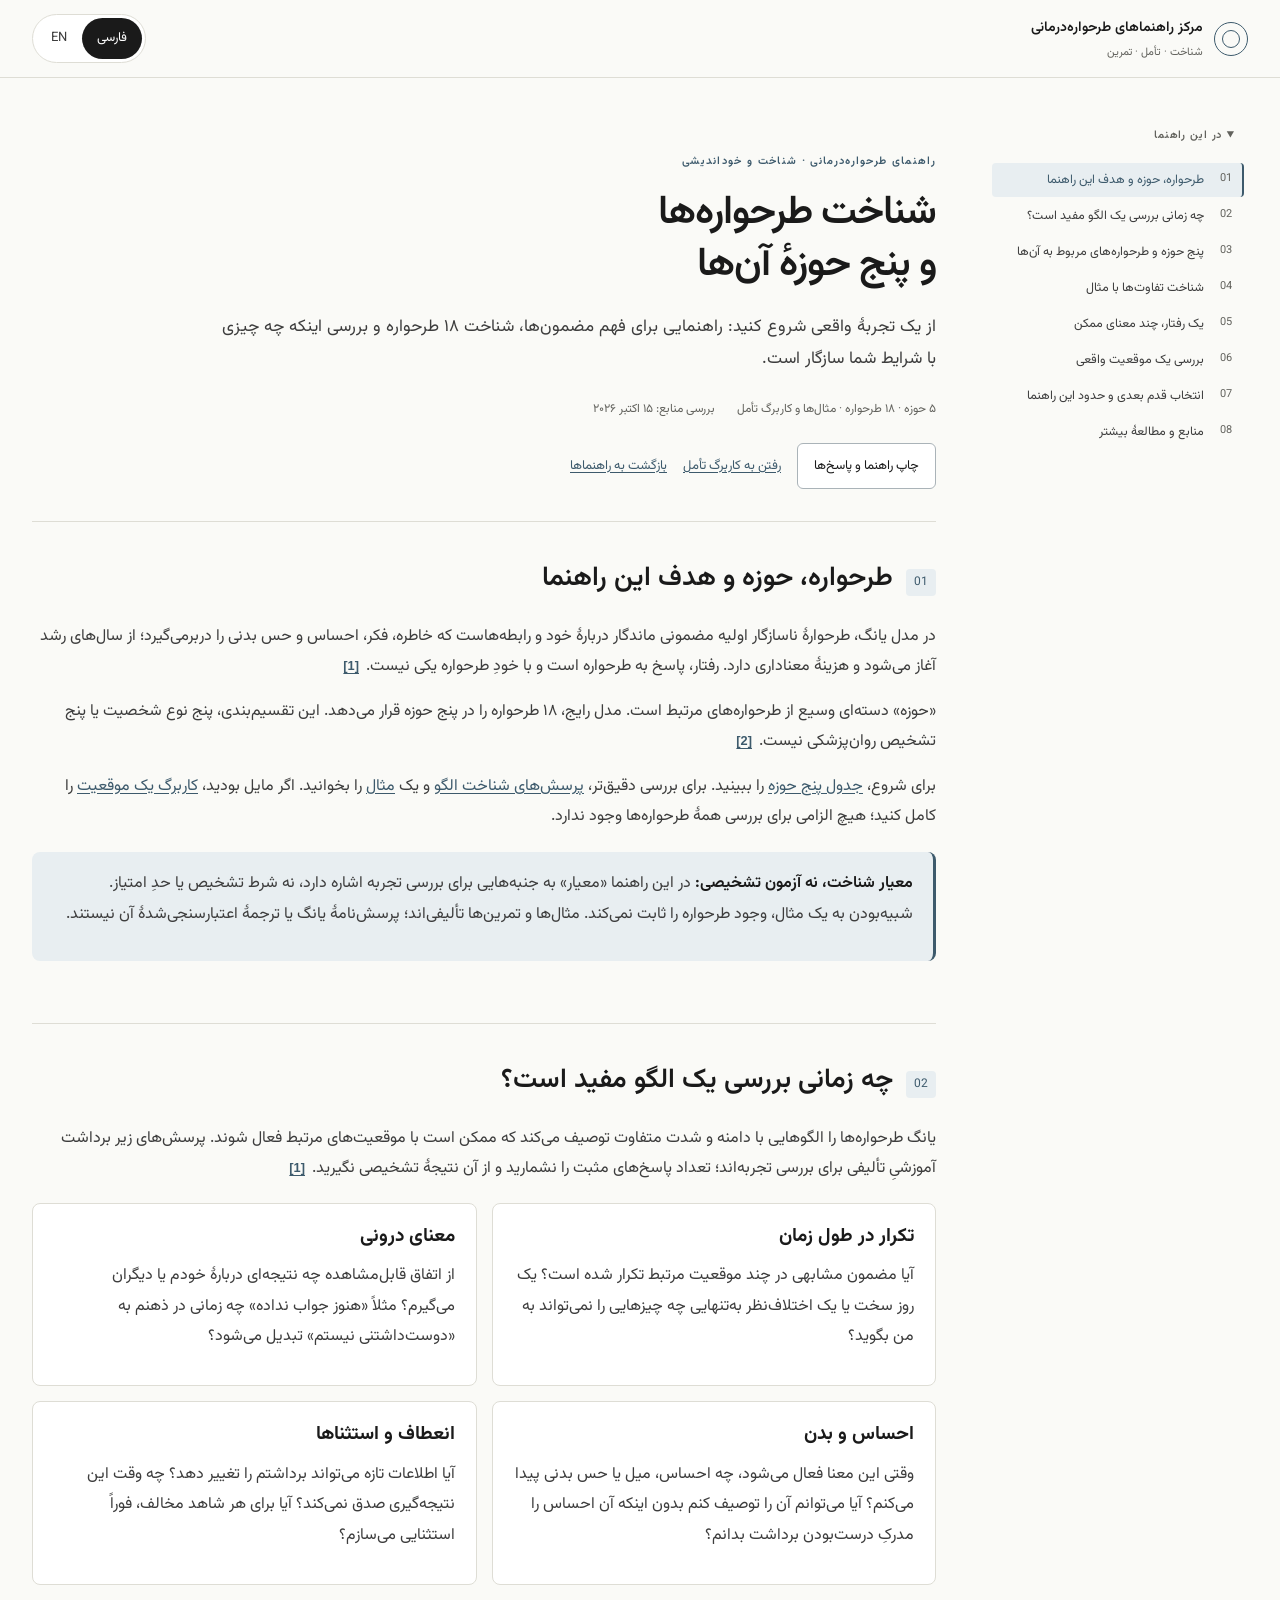
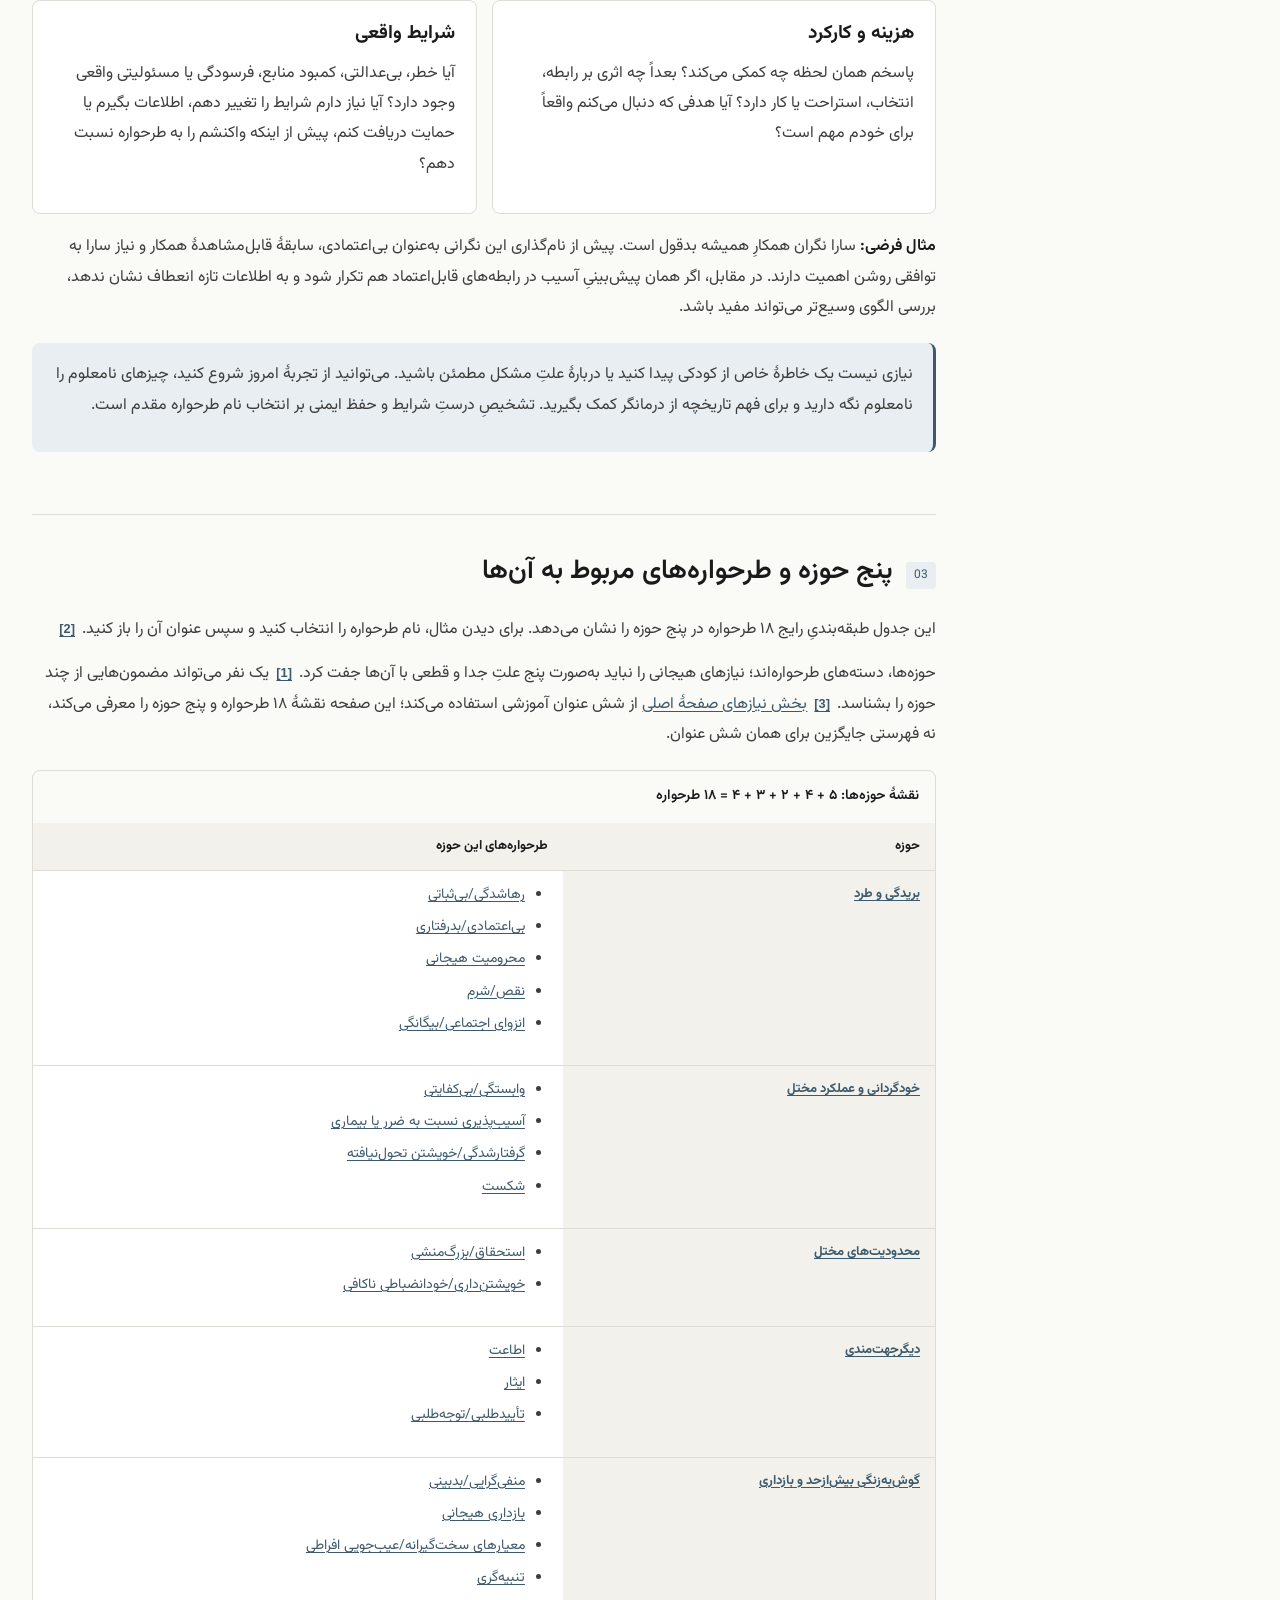
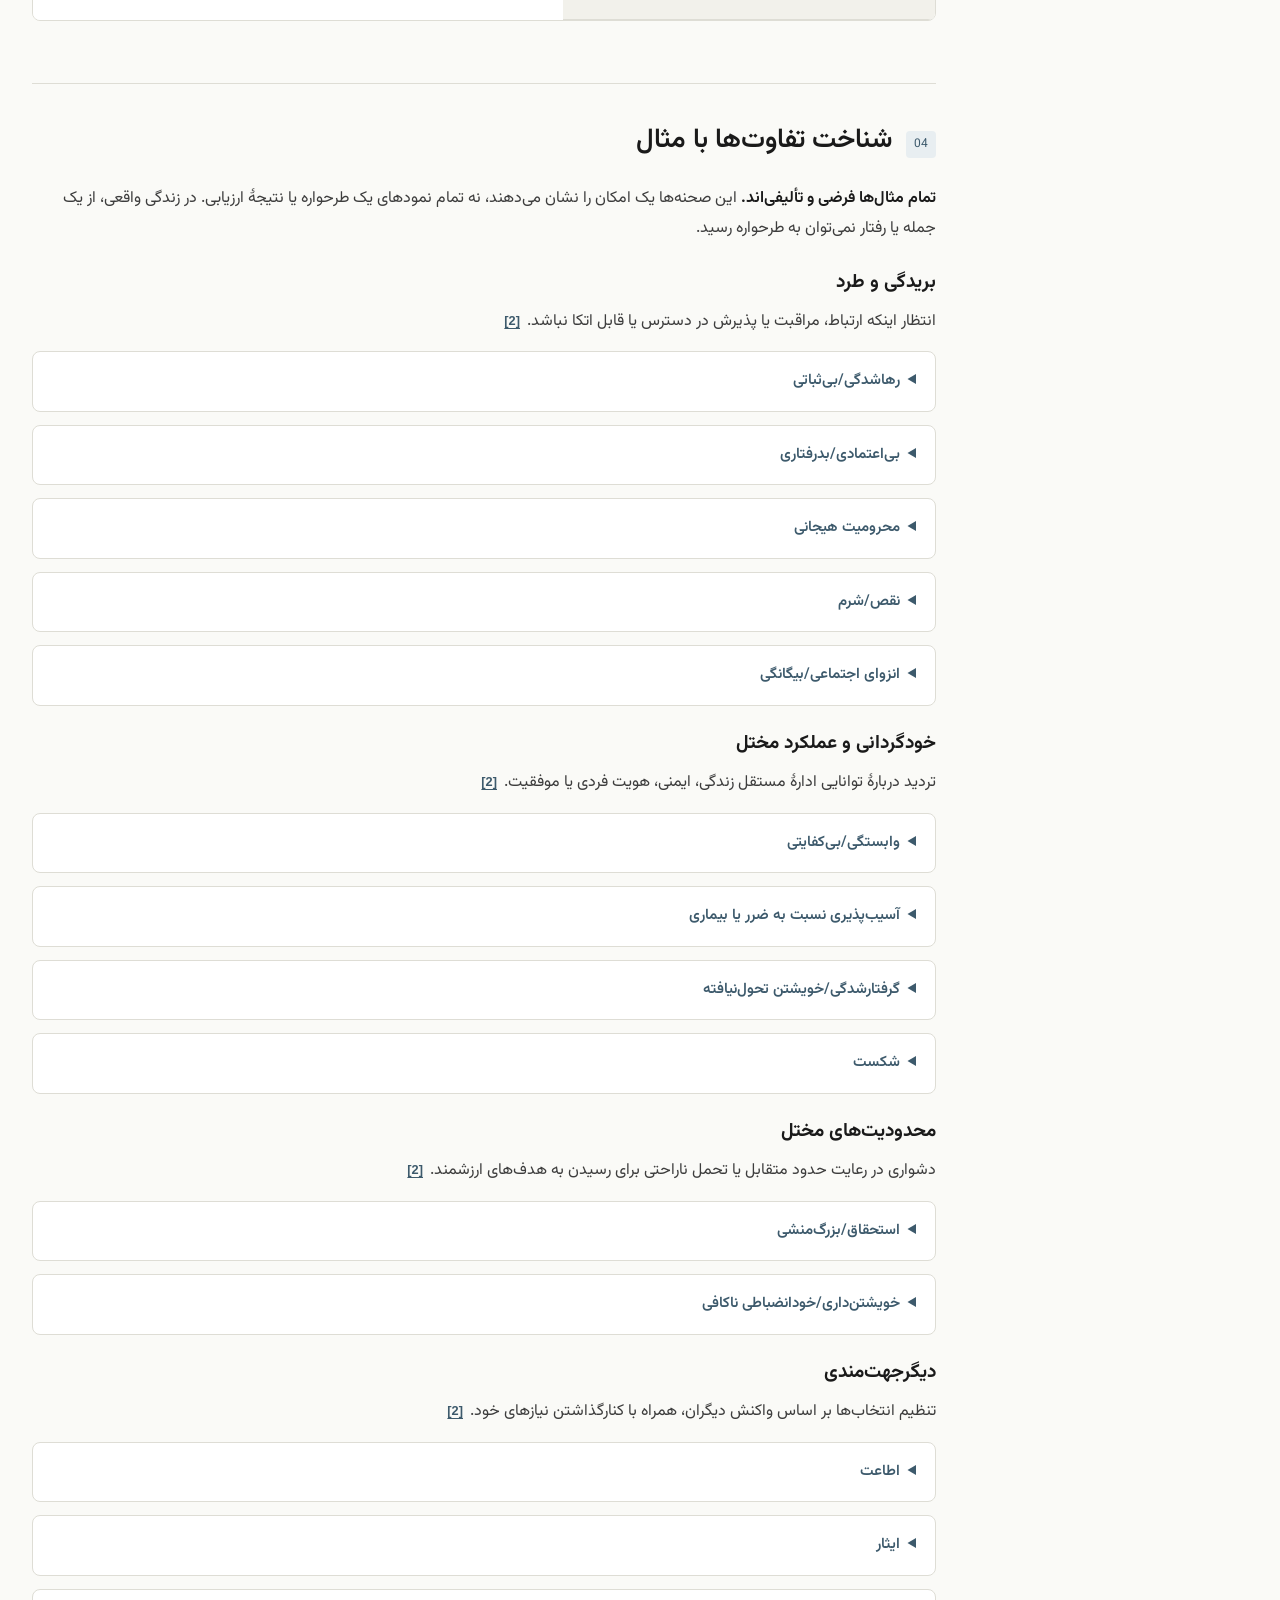
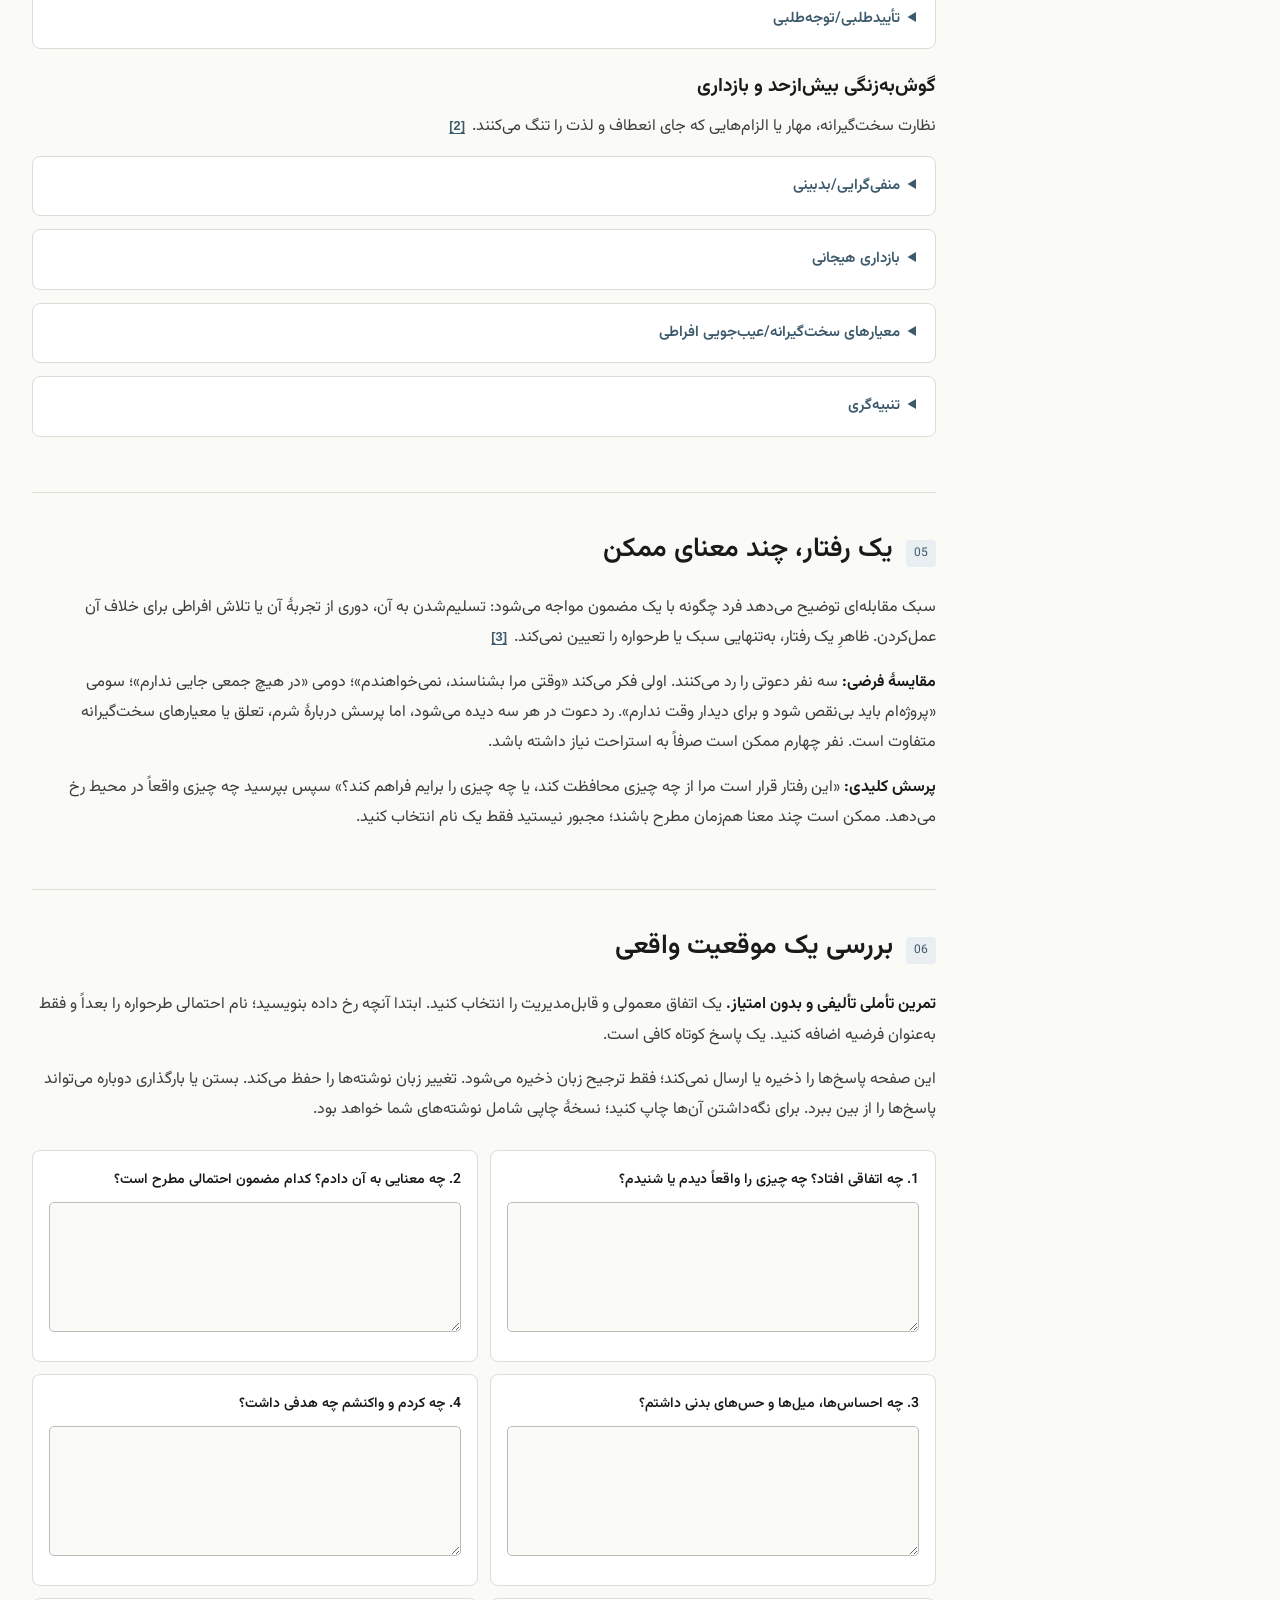
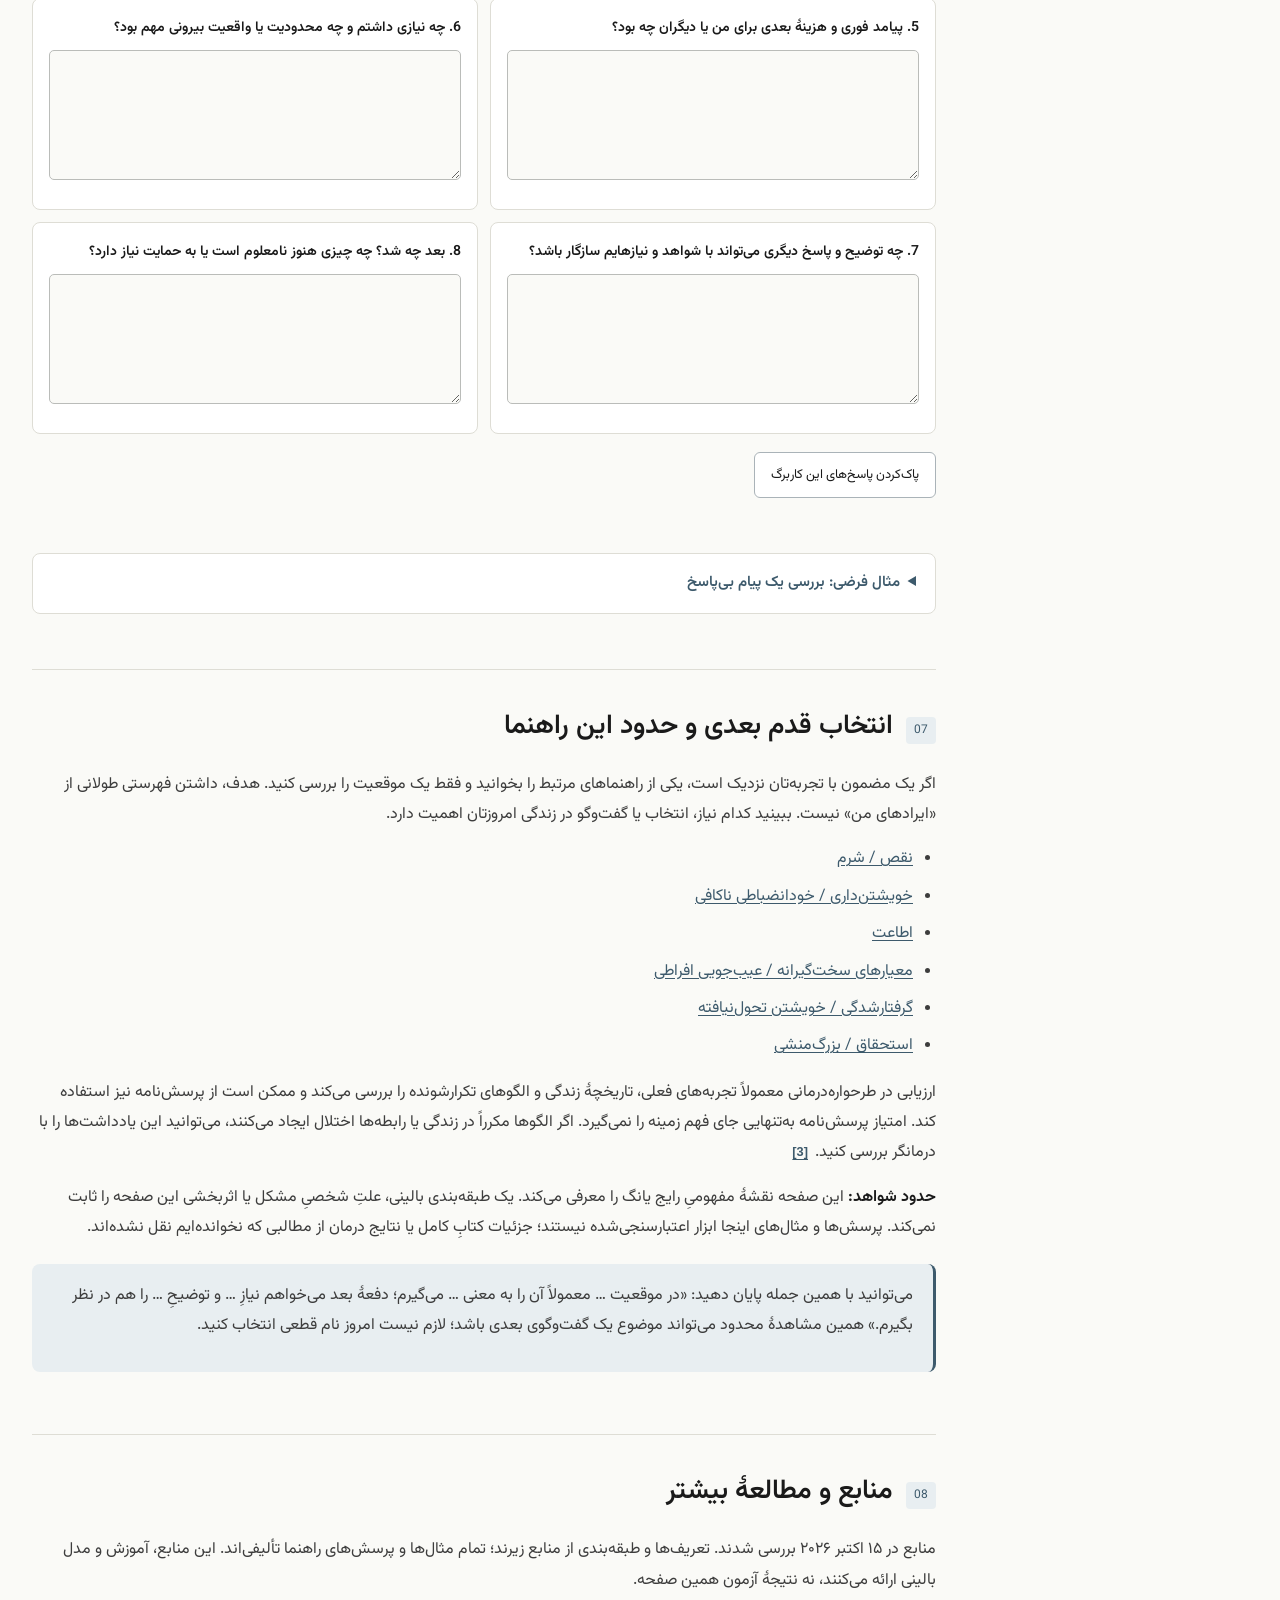
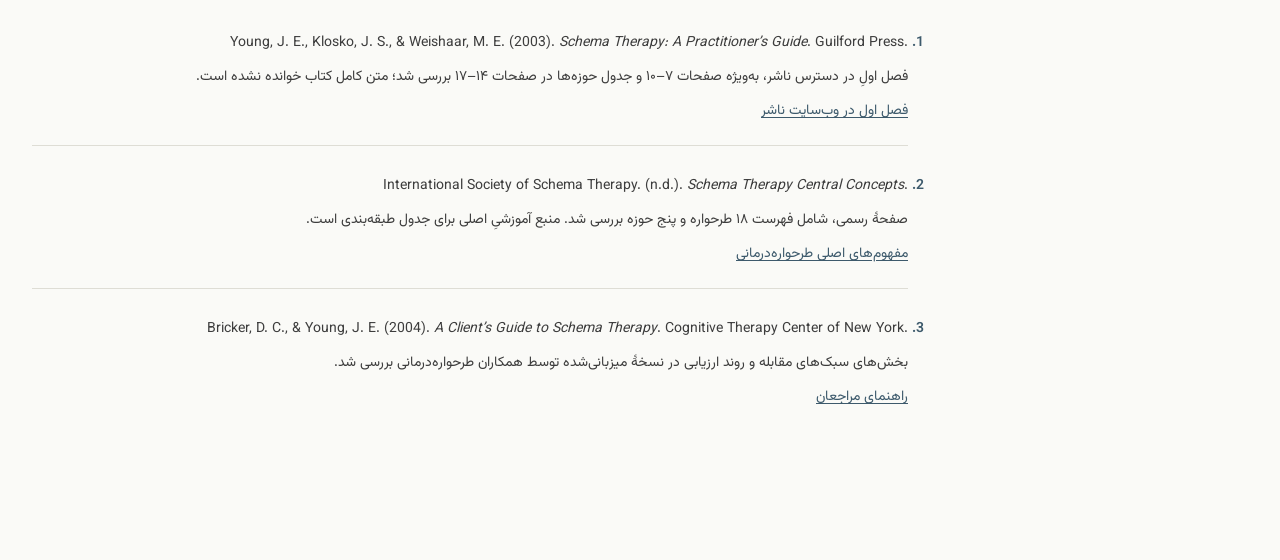
==== commit 93c24eda: "Introducing new scheme **Entitlement / Grandiosity**" ====
--- a/Guide to Schema Domains and Recognition.html
+++ b/Guide to Schema Domains and Recognition.html
@@ -56,7 +56,7 @@
 <div class="callout"><p class="content-fa" lang="fa">نیازی نیست یک خاطرهٔ خاص از کودکی پیدا کنید یا دربارهٔ علتِ مشکل مطمئن باشید. می‌توانید از تجربهٔ امروز شروع کنید، چیزهای نامعلوم را نامعلوم نگه دارید و برای فهم تاریخچه از درمانگر کمک بگیرید. تشخیصِ درستِ شرایط و حفظ ایمنی بر انتخاب نام طرحواره مقدم است.</p><p class="content-en" lang="en">You do not need to find a particular childhood memory or be certain of the cause. Start with present experience, leave unknowns open, and seek help exploring your history if useful. Understanding the actual circumstances and protecting safety take priority over choosing a schema name.</p>
 </div></section>
 <section id="sec-3"><div class="section-head"><span class="section-num">03</span><h2><span class="content-fa" lang="fa">پنج حوزه و طرحواره‌های مربوط به آن‌ها</span><span class="content-en" lang="en">The five domains and their schemas</span></h2></div><p class="content-fa" lang="fa">این جدول طبقه‌بندیِ رایج ۱۸ طرحواره در پنج حوزه را نشان می‌دهد. برای دیدن مثال، نام طرحواره را انتخاب کنید و سپس عنوان آن را باز کنید. <a class="citation" href="#ref-2"><bdi dir="ltr">[2]</bdi></a></p><p class="content-en" lang="en">This table shows the familiar classification of 18 schemas in five domains. Select a schema name to reach its illustration, then expand its title. <a class="citation" href="#ref-2"><bdi dir="ltr">[2]</bdi></a></p><p class="content-fa" lang="fa">حوزه‌ها، دسته‌های طرحواره‌اند؛ نیازهای هیجانی را نباید به‌صورت پنج علتِ جدا و قطعی با آن‌ها جفت کرد. <a class="citation" href="#ref-1"><bdi dir="ltr">[1]</bdi></a> یک نفر می‌تواند مضمون‌هایی از چند حوزه را بشناسد. <a class="citation" href="#ref-3"><bdi dir="ltr">[3]</bdi></a> <a href="./index.html#needs-title">بخش نیازهای صفحهٔ اصلی</a> از شش عنوان آموزشی استفاده می‌کند؛ این صفحه نقشهٔ ۱۸ طرحواره و پنج حوزه را معرفی می‌کند، نه فهرستی جایگزین برای همان شش عنوان.</p><p class="content-en" lang="en">Domains group schemas; they should not be paired with emotional needs as five separate, definite causes. <a class="citation" href="#ref-1"><bdi dir="ltr">[1]</bdi></a> One person may recognize themes across several domains. <a class="citation" href="#ref-3"><bdi dir="ltr">[3]</bdi></a> The <a href="./index.html#needs-title">hub’s needs overview</a> uses six educational headings; this page introduces the 18-schema, five-domain map, not a replacement list for those six headings.</p><div class="table-wrap" tabindex="0" role="region" aria-labelledby="domain-map-caption"><table id="domain-map"><caption id="domain-map-caption"><span class="content-fa" lang="fa">نقشهٔ حوزه‌ها: ۵ + ۴ + ۲ + ۳ + ۴ = ۱۸ طرحواره</span><span class="content-en" lang="en">Domain map: 5 + 4 + 2 + 3 + 4 = 18 schemas</span></caption><thead><tr><th scope="col"><span class="content-fa" lang="fa">حوزه</span><span class="content-en" lang="en">Domain</span></th><th scope="col"><span class="content-fa" lang="fa">طرحواره‌های این حوزه</span><span class="content-en" lang="en">Schemas in this domain</span></th></tr></thead><tbody><tr data-domain="domain-disconnection"><th scope="row"><a href="#domain-disconnection"><span class="content-fa" lang="fa">بریدگی و طرد</span><span class="content-en" lang="en">Disconnection &amp; Rejection</span></a></th><td><ul><li><a href="#schema-abandonment"><span class="content-fa" lang="fa">رهاشدگی/بی‌ثباتی</span><span class="content-en" lang="en">Abandonment / Instability</span></a></li><li><a href="#schema-mistrust"><span class="content-fa" lang="fa">بی‌اعتمادی/بدرفتاری</span><span class="content-en" lang="en">Mistrust / Abuse</span></a></li><li><a href="#schema-emotional-deprivation"><span class="content-fa" lang="fa">محرومیت هیجانی</span><span class="content-en" lang="en">Emotional Deprivation</span></a></li><li><a href="#schema-defectiveness"><span class="content-fa" lang="fa">نقص/شرم</span><span class="content-en" lang="en">Defectiveness / Shame</span></a></li><li><a href="#schema-social-isolation"><span class="content-fa" lang="fa">انزوای اجتماعی/بیگانگی</span><span class="content-en" lang="en">Social Isolation / Alienation</span></a></li></ul></td></tr><tr data-domain="domain-autonomy"><th scope="row"><a href="#domain-autonomy"><span class="content-fa" lang="fa">خودگردانی و عملکرد مختل</span><span class="content-en" lang="en">Impaired Autonomy &amp; Performance</span></a></th><td><ul><li><a href="#schema-dependence"><span class="content-fa" lang="fa">وابستگی/بی‌کفایتی</span><span class="content-en" lang="en">Dependence / Incompetence</span></a></li><li><a href="#schema-vulnerability"><span class="content-fa" lang="fa">آسیب‌پذیری نسبت به ضرر یا بیماری</span><span class="content-en" lang="en">Vulnerability to Harm or Illness</span></a></li><li><a href="#schema-enmeshment"><span class="content-fa" lang="fa">گرفتارشدگی/خویشتن تحول‌نیافته</span><span class="content-en" lang="en">Enmeshment / Undeveloped Self</span></a></li><li><a href="#schema-failure"><span class="content-fa" lang="fa">شکست</span><span class="content-en" lang="en">Failure</span></a></li></ul></td></tr><tr data-domain="domain-limits"><th scope="row"><a href="#domain-limits"><span class="content-fa" lang="fa">محدودیت‌های مختل</span><span class="content-en" lang="en">Impaired Limits</span></a></th><td><ul><li><a href="#schema-entitlement"><span class="content-fa" lang="fa">استحقاق/بزرگ‌منشی</span><span class="content-en" lang="en">Entitlement / Grandiosity</span></a></li><li><a href="#schema-insufficient-self-control"><span class="content-fa" lang="fa">خویشتن‌داری/خودانضباطی ناکافی</span><span class="content-en" lang="en">Insufficient Self-Control / Self-Discipline</span></a></li></ul></td></tr><tr data-domain="domain-other-directedness"><th scope="row"><a href="#domain-other-directedness"><span class="content-fa" lang="fa">دیگرجهت‌مندی</span><span class="content-en" lang="en">Other-Directedness</span></a></th><td><ul><li><a href="#schema-subjugation"><span class="content-fa" lang="fa">اطاعت</span><span class="content-en" lang="en">Subjugation</span></a></li><li><a href="#schema-self-sacrifice"><span class="content-fa" lang="fa">ایثار</span><span class="content-en" lang="en">Self-Sacrifice</span></a></li><li><a href="#schema-approval-seeking"><span class="content-fa" lang="fa">تأییدطلبی/توجه‌طلبی</span><span class="content-en" lang="en">Approval-Seeking / Recognition-Seeking</span></a></li></ul></td></tr><tr data-domain="domain-overvigilance"><th scope="row"><a href="#domain-overvigilance"><span class="content-fa" lang="fa">گوش‌به‌زنگی بیش‌ازحد و بازداری</span><span class="content-en" lang="en">Overvigilance &amp; Inhibition</span></a></th><td><ul><li><a href="#schema-negativity"><span class="content-fa" lang="fa">منفی‌گرایی/بدبینی</span><span class="content-en" lang="en">Negativity / Pessimism</span></a></li><li><a href="#schema-emotional-inhibition"><span class="content-fa" lang="fa">بازداری هیجانی</span><span class="content-en" lang="en">Emotional Inhibition</span></a></li><li><a href="#schema-unrelenting-standards"><span class="content-fa" lang="fa">معیارهای سخت‌گیرانه/عیب‌جویی افراطی</span><span class="content-en" lang="en">Unrelenting Standards / Hypercriticalness</span></a></li><li><a href="#schema-punitiveness"><span class="content-fa" lang="fa">تنبیه‌گری</span><span class="content-en" lang="en">Punitiveness</span></a></li></ul></td></tr></tbody></table></div></section>
-<section id="sec-4"><div class="section-head"><span class="section-num">04</span><h2><span class="content-fa" lang="fa">شناخت تفاوت‌ها با مثال</span><span class="content-en" lang="en">Understanding the differences through examples</span></h2></div><p class="content-fa" lang="fa"><strong>تمام مثال‌ها فرضی و تألیفی‌اند.</strong> این صحنه‌ها یک امکان را نشان می‌دهند، نه تمام نمودهای یک طرحواره یا نتیجهٔ ارزیابی. در زندگی واقعی، از یک جمله یا رفتار نمی‌توان به طرحواره رسید.</p><p class="content-en" lang="en"><strong>All examples are fictional and original.</strong> Each scene illustrates one possibility, not every expression of a schema or an assessment result. In real life, one sentence or action cannot establish a schema.</p><h3 id="domain-disconnection"><span class="content-fa" lang="fa">بریدگی و طرد</span><span class="content-en" lang="en">Disconnection &amp; Rejection</span></h3><p class="content-fa" lang="fa">انتظار اینکه ارتباط، مراقبت یا پذیرش در دسترس یا قابل اتکا نباشد. <a class="citation" href="#ref-2"><bdi dir="ltr">[2]</bdi></a></p><p class="content-en" lang="en">Expecting connection, care, or acceptance to be unavailable or unreliable. <a class="citation" href="#ref-2"><bdi dir="ltr">[2]</bdi></a></p><details class="schema-example" id="schema-abandonment"><summary><span class="content-fa" lang="fa">رهاشدگی/بی‌ثباتی</span><span class="content-en" lang="en">Abandonment / Instability</span></summary><div class="detail-body"><p class="content-fa" lang="fa"><strong>مثال فرضی:</strong> شریک عاطفی لیلا به‌دلیل تأخیر قطار، تماس معمول عصرانه را عقب می‌اندازد. لیلا فکر می‌کند: «دارد از من فاصله می‌گیرد؛ از دستش خواهم داد» و با وجود ارتباط عموماً قابل اتکایشان، پشت سر هم پیام می‌فرستد.</p><p class="content-en" lang="en"><strong>Fictional example:</strong> Leila&#x27;s partner postpones their usual evening call because of a delayed train. Leila thinks, ‘They are pulling away; I will lose them,’ and sends repeated messages despite their generally reliable contact.</p><p class="content-fa" lang="fa"><strong>برای تأمل:</strong> آیا ترس اصلی من این است که این فرد دیگر در کنارم نباشد؟</p><p class="content-en" lang="en"><strong>To consider:</strong> Am I mainly afraid that this person will stop being there for me?</p></div></details><details class="schema-example" id="schema-mistrust"><summary><span class="content-fa" lang="fa">بی‌اعتمادی/بدرفتاری</span><span class="content-en" lang="en">Mistrust / Abuse</span></summary><div class="detail-body"><p class="content-fa" lang="fa"><strong>مثال فرضی:</strong> همکاری پیشنهاد می‌دهد در آماده‌کردن ارائه به امیر کمک کند. امیر فرض می‌کند: «ایده‌هایم را می‌دزدد و آبرویم را می‌برد» و پیش از بررسی شواهد این انتظار، اطلاعات معمول پروژه را در اختیار او نمی‌گذارد.</p><p class="content-en" lang="en"><strong>Fictional example:</strong> A colleague offers to help Amir prepare a presentation. Amir assumes, ‘They will steal my ideas and embarrass me,’ and withholds ordinary project information before checking whether there is evidence for that expectation.</p><p class="content-fa" lang="fa"><strong>برای تأمل:</strong> چه شواهدی از آسیب‌رساندن عمدی وجود دارد و چه بخشی هنوز فقط انتظار من است؟</p><p class="content-en" lang="en"><strong>To consider:</strong> What evidence suggests deliberate harm, and what remains an expectation?</p></div></details><details class="schema-example" id="schema-emotional-deprivation"><summary><span class="content-fa" lang="fa">محرومیت هیجانی</span><span class="content-en" lang="en">Emotional Deprivation</span></summary><div class="detail-body"><p class="content-fa" lang="fa"><strong>مثال فرضی:</strong> پس از روزی دشوار، دوست ندا حالش را می‌پرسد. ندا فکر می‌کند: «هیچ‌کس واقعاً مرا درک نمی‌کند یا دلگرمم نمی‌کند»، می‌گوید همه‌چیز خوب است و بدون گفتن آنچه گذشته، می‌رود.</p><p class="content-en" lang="en"><strong>Fictional example:</strong> After a difficult day, Neda&#x27;s friend asks how she is. Neda thinks, ‘No one will really understand or comfort me,’ says everything is fine, and leaves without sharing what happened.</p><p class="content-fa" lang="fa"><strong>برای تأمل:</strong> آیا حتی وقتی کسی در زندگی‌ام می‌ماند، انتظار دارم توجه و حمایت عاطفی دریافت نکنم؟</p><p class="content-en" lang="en"><strong>To consider:</strong> Do I expect care to be missing even when someone stays in my life?</p></div></details><details class="schema-example" id="schema-defectiveness"><summary><span class="content-fa" lang="fa">نقص/شرم</span><span class="content-en" lang="en">Defectiveness / Shame</span></summary><div class="detail-body"><p class="content-fa" lang="fa"><strong>مثال فرضی:</strong> سام در گفت‌وگویی دوستانه از اشتباهی معمول در کارش می‌گوید. بعد فکر می‌کند: «حالا می‌بینند که خودِ من ایراد دارم» و به‌جای دیدن اشتباه به‌عنوان یک اتفاق، از جمع دوری می‌کند.</p><p class="content-en" lang="en"><strong>Fictional example:</strong> During a friendly conversation, Sam mentions an ordinary mistake at work. Later Sam thinks, ‘Now they can see what is wrong with me,’ and avoids the group rather than treating the mistake as one event.</p><p class="content-fa" lang="fa"><strong>برای تأمل:</strong> آیا یک رفتار را ارزیابی می‌کنم یا آن را نشانهٔ پذیرفتنی‌نبودن تمام وجودم می‌دانم؟</p><p class="content-en" lang="en"><strong>To consider:</strong> Am I judging one action, or treating it as proof that my whole self is unacceptable?</p><p><a href="./Interactive%20Guide%20to%20the%20Defectiveness%20Shame%20Schema.html"><span class="content-fa" lang="fa">رفتن به راهنمای نقص / شرم</span><span class="content-en" lang="en">Open the Defectiveness / Shame guide</span></a></p></div></details><details class="schema-example" id="schema-social-isolation"><summary><span class="content-fa" lang="fa">انزوای اجتماعی/بیگانگی</span><span class="content-en" lang="en">Social Isolation / Alienation</span></summary><div class="detail-body"><p class="content-fa" lang="fa"><strong>مثال فرضی:</strong> فرید در جمع کتاب‌خوانی محله متوجه می‌شود دو نفر علاقه‌ای مشترک دارند که او ندارد. نتیجه می‌گیرد: «همه به این جمع تعلق دارند جز من» و با وجود چند گفت‌وگوی صمیمانه، دعوت بعدی را رد می‌کند.</p><p class="content-en" lang="en"><strong>Fictional example:</strong> At a neighborhood reading group, Farid notices two people share an interest he does not. He concludes, ‘Everyone belongs here except me,’ and declines another invitation despite several welcoming conversations.</p><p class="content-fa" lang="fa"><strong>برای تأمل:</strong> آیا احساس اصلی «من به این جمع تعلق ندارم» است، حتی بدون اینکه خودم را پایین‌تر بدانم؟</p><p class="content-en" lang="en"><strong>To consider:</strong> Is the central feeling ‘I do not belong,’ even without believing I am inferior?</p></div></details><h3 id="domain-autonomy"><span class="content-fa" lang="fa">خودگردانی و عملکرد مختل</span><span class="content-en" lang="en">Impaired Autonomy &amp; Performance</span></h3><p class="content-fa" lang="fa">تردید دربارهٔ توانایی ادارهٔ مستقل زندگی، ایمنی، هویت فردی یا موفقیت. <a class="citation" href="#ref-2"><bdi dir="ltr">[2]</bdi></a></p><p class="content-en" lang="en">Doubting independent functioning, safety, identity, or achievement. <a class="citation" href="#ref-2"><bdi dir="ltr">[2]</bdi></a></p><details class="schema-example" id="schema-dependence"><summary><span class="content-fa" lang="fa">وابستگی/بی‌کفایتی</span><span class="content-en" lang="en">Dependence / Incompetence</span></summary><div class="detail-body"><p class="content-fa" lang="fa"><strong>مثال فرضی:</strong> مینا باید برای تعمیر معمولی وقت بگیرد و راهنمای روشنی هم در دسترس است. فکر می‌کند: «نمی‌توانم از پسش بربیایم مگر کسی به‌جایم تصمیم بگیرد» و منتظر می‌ماند تا برادرش تک‌تک انتخاب‌های معمول را انجام دهد.</p><p class="content-en" lang="en"><strong>Fictional example:</strong> Mina needs to book a routine repair with clear instructions available. She thinks, ‘I cannot handle this without someone deciding for me,’ and waits for her brother to make each ordinary choice.</p><p class="content-fa" lang="fa"><strong>برای تأمل:</strong> آیا به توانایی‌ام برای ادارهٔ کارهای روزمره تردید دارم یا فقط به اطلاعات مشخصی نیاز دارم؟</p><p class="content-en" lang="en"><strong>To consider:</strong> Do I doubt my ability to manage everyday tasks, rather than just needing specific information?</p></div></details><details class="schema-example" id="schema-vulnerability"><summary><span class="content-fa" lang="fa">آسیب‌پذیری نسبت به ضرر یا بیماری</span><span class="content-en" lang="en">Vulnerability to Harm or Illness</span></summary><div class="detail-body"><p class="content-fa" lang="fa"><strong>مثال فرضی:</strong> رضا پیش از سفری معمول با قطار، حادثه‌ای بزرگ را تصور می‌کند و فکر می‌کند: «فاجعه در راه است و نمی‌توانم از پسش بربیایم.» بارها گزارش‌ها را بررسی می‌کند و بدون هشدار مشخصی سفر را لغو می‌کند.</p><p class="content-en" lang="en"><strong>Fictional example:</strong> Before an ordinary train trip, Reza imagines a major accident and thinks, ‘Disaster is about to happen, and I will not cope.’ He repeatedly checks reports and cancels despite no specific warning.</p><p class="content-fa" lang="fa"><strong>برای تأمل:</strong> آیا فراتر از شواهد موجود انتظار فاجعه دارم، یا نگرانی اصلی‌ام قضاوت دیگران است؟</p><p class="content-en" lang="en"><strong>To consider:</strong> Am I expecting catastrophe beyond the available evidence, rather than mainly fearing others&#x27; judgment?</p></div></details><details class="schema-example" id="schema-enmeshment"><summary><span class="content-fa" lang="fa">گرفتارشدگی/خویشتن تحول‌نیافته</span><span class="content-en" lang="en">Enmeshment / Undeveloped Self</span></summary><div class="detail-body"><p class="content-fa" lang="fa"><strong>مثال فرضی:</strong> سارا هنگام انتخاب کلاس عصرانه می‌تواند سلیقهٔ خواهرش را توصیف کند، اما شناخت خواستهٔ خودش برایش دشوار است. فکر می‌کند: «اگر چیز متفاوتی بخواهم، دیگر نمی‌توانیم صمیمی بمانیم» و از علاقه‌ای که مشترک نیست صرف‌نظر می‌کند.</p><p class="content-en" lang="en"><strong>Fictional example:</strong> When choosing an evening class, Sara can describe her sister&#x27;s preferences but struggles to identify her own. She thinks, ‘Wanting something separate means we cannot stay close,’ and abandons an interest they do not share.</p><p class="content-fa" lang="fa"><strong>برای تأمل:</strong> آیا می‌توانم در کنار حفظ صمیمیت با افراد مهم زندگی‌ام، خواسته‌های خودم را هم بشناسم؟</p><p class="content-en" lang="en"><strong>To consider:</strong> Can I recognize my own preferences while remaining close to important people?</p><p><a href="./Interactive%20Guide%20to%20the%20Enmeshment%20Undeveloped%20Self%20Schema.html"><span class="content-fa" lang="fa">راهنمای کامل گرفتارشدگی / خویشتن تحول‌نیافته</span><span class="content-en" lang="en">Full Enmeshment / Undeveloped Self guide</span></a></p></div></details><details class="schema-example" id="schema-failure"><summary><span class="content-fa" lang="fa">شکست</span><span class="content-en" lang="en">Failure</span></summary><div class="detail-body"><p class="content-fa" lang="fa"><strong>مثال فرضی:</strong> دانیال دربارهٔ تکلیفی آموزشی بازخورد مفیدی می‌گیرد، درحالی‌که هم‌کلاسی‌ها مطمئن به نظر می‌رسند. فکر می‌کند: «همیشه از آن‌ها کم‌موفقیت‌تر خواهم بود» و با وجود ادارهٔ مناسب مسئولیت‌های روزمره، دیگر برای فرصت‌های تازه اقدام نمی‌کند.</p><p class="content-en" lang="en"><strong>Fictional example:</strong> Daniel receives useful feedback on a training assignment while classmates appear confident. He thinks, ‘I will always achieve less than they do,’ and stops applying for opportunities despite managing everyday responsibilities competently.</p><p class="content-fa" lang="fa"><strong>برای تأمل:</strong> آیا ترسم دربارهٔ موفقیت در مقایسه با همتایان است، یا دربارهٔ ادارهٔ زندگی روزمره؟</p><p class="content-en" lang="en"><strong>To consider:</strong> Is the fear about achievement compared with peers, rather than managing daily life?</p></div></details><h3 id="domain-limits"><span class="content-fa" lang="fa">محدودیت‌های مختل</span><span class="content-en" lang="en">Impaired Limits</span></h3><p class="content-fa" lang="fa">دشواری در رعایت حدود متقابل یا تحمل ناراحتی برای رسیدن به هدف‌های ارزشمند. <a class="citation" href="#ref-2"><bdi dir="ltr">[2]</bdi></a></p><p class="content-en" lang="en">Difficulty with reciprocal limits or tolerating discomfort for valued goals. <a class="citation" href="#ref-2"><bdi dir="ltr">[2]</bdi></a></p><details class="schema-example" id="schema-entitlement"><summary><span class="content-fa" lang="fa">استحقاق/بزرگ‌منشی</span><span class="content-en" lang="en">Entitlement / Grandiosity</span></summary><div class="detail-body"><p class="content-fa" lang="fa"><strong>مثال فرضی:</strong> یک کارگاه مشترک برای همه سقف یکسانی برای رزرو دارد. آرمان فکر می‌کند: «پروژهٔ من مهم‌تر است؛ این محدودیت نباید شامل من شود» و با وجود آگاهی از نیاز دیگران، زمان‌های بیشتری رزرو می‌کند.</p><p class="content-en" lang="en"><strong>Fictional example:</strong> A shared studio gives everyone the same booking limit. Arman thinks, ‘My project matters more, so the limit should not apply to me,’ and takes extra slots despite knowing others also need them.</p><p class="content-fa" lang="fa"><strong>برای تأمل:</strong> آیا برای خودم استثنایی می‌خواهم که حاضر نیستم برای دیگران بپذیرم؟</p><p class="content-en" lang="en"><strong>To consider:</strong> Am I claiming an exception for myself that I would not accept for others?</p></div></details><details class="schema-example" id="schema-insufficient-self-control"><summary><span class="content-fa" lang="fa">خویشتن‌داری/خودانضباطی ناکافی</span><span class="content-en" lang="en">Insufficient Self-Control / Self-Discipline</span></summary><div class="detail-body"><p class="content-fa" lang="fa"><strong>مثال فرضی:</strong> رؤیا می‌خواهد فرم ساده‌ای مربوط به امور خانه را تکمیل کند، اما خیلی زود بی‌حوصلگی برایش تحمل‌ناپذیر می‌شود. فکر می‌کند: «همین حالا باید از این حس خلاص شوم»، بارها سراغ ویدئو می‌رود و مهلتی را که واقعاً می‌خواست رعایت کند از دست می‌دهد.</p><p class="content-en" lang="en"><strong>Fictional example:</strong> Roya wants to complete a manageable household form, but boredom quickly feels unbearable. She thinks, ‘I need relief now,’ switches to videos repeatedly, and misses a deadline she genuinely wanted to meet.</p><p class="content-fa" lang="fa"><strong>برای تأمل:</strong> آیا فرار از ناراحتی بارها بر هدفی که خودم انتخاب کرده‌ام غلبه می‌کند، و چه عوامل دیگری ممکن است این وضعیت را توضیح دهند؟</p><p class="content-en" lang="en"><strong>To consider:</strong> Is escaping discomfort repeatedly overriding a goal I chose, and what other factors could explain this?</p><p><a href="./Interactive%20Guide%20to%20the%20Insufficient%20Self%20Control%20Self%20Discipline%20Schema.html"><span class="content-fa" lang="fa">رفتن به راهنمای خویشتن‌داری / خودانضباطی ناکافی</span><span class="content-en" lang="en">Open the Insufficient Self-Control / Self-Discipline guide</span></a></p></div></details><h3 id="domain-other-directedness"><span class="content-fa" lang="fa">دیگرجهت‌مندی</span><span class="content-en" lang="en">Other-Directedness</span></h3><p class="content-fa" lang="fa">تنظیم انتخاب‌ها بر اساس واکنش دیگران، همراه با کنارگذاشتن نیازهای خود. <a class="citation" href="#ref-2"><bdi dir="ltr">[2]</bdi></a></p><p class="content-en" lang="en">Organizing choices around others&#x27; reactions while sidelining one&#x27;s own needs. <a class="citation" href="#ref-2"><bdi dir="ltr">[2]</bdi></a></p><details class="schema-example" id="schema-subjugation"><summary><span class="content-fa" lang="fa">اطاعت</span><span class="content-en" lang="en">Subjugation</span></summary><div class="detail-body"><p class="content-fa" lang="fa"><strong>مثال فرضی:</strong> دوستی از حامد می‌خواهد برنامهٔ آخر هفته را عوض کنند. با اینکه آن دوست قبلاً مخالفت را پذیرفته است، حامد فکر می‌کند: «اگر خواسته‌ام را بگویم، عصبانی می‌شود و طردم می‌کند» و فوراً موافقت می‌کند.</p><p class="content-en" lang="en"><strong>Fictional example:</strong> A friend asks Hamed to change their weekend plan. Although the friend has accepted disagreements before, Hamed thinks, ‘If I say what I want, they will get angry and reject me,’ and immediately agrees.</p><p class="content-fa" lang="fa"><strong>برای تأمل:</strong> آیا عمدتاً از ترس خشم، تلافی یا طردشدن کوتاه می‌آیم؟</p><p class="content-en" lang="en"><strong>To consider:</strong> Am I yielding mainly because I fear anger, retaliation, or rejection?</p><p><a href="./Interactive%20Guide%20to%20the%20Subjugation%20Schema.html"><span class="content-fa" lang="fa">رفتن به راهنمای اطاعت</span><span class="content-en" lang="en">Open the Subjugation guide</span></a></p></div></details><details class="schema-example" id="schema-self-sacrifice"><summary><span class="content-fa" lang="fa">ایثار</span><span class="content-en" lang="en">Self-Sacrifice</span></summary><div class="detail-body"><p class="content-fa" lang="fa"><strong>مثال فرضی:</strong> یاسمین با وجود نیاز به استراحت، دوباره پیشنهاد می‌دهد کارهای غیرفوریِ دوستش را انجام دهد. فکر می‌کند: «اگر بگذارم او به زحمت بیفتد، خودخواه هستم» و حتی از اختصاص زمان کوتاهی به خودش احساس گناه می‌کند.</p><p class="content-en" lang="en"><strong>Fictional example:</strong> Despite needing rest, Yasmin offers to handle a friend&#x27;s nonurgent errands again. She thinks, ‘Letting them feel inconvenienced would make me selfish,’ and feels guilty about taking even a small amount of time for herself.</p><p class="content-fa" lang="fa"><strong>برای تأمل:</strong> آیا آزادانه کمک‌کردن را انتخاب می‌کنم، یا می‌خواهم از احساس گناه و ناراحتی دیگری جلوگیری کنم؟</p><p class="content-en" lang="en"><strong>To consider:</strong> Am I helping from a free choice, or to avoid guilt and another person&#x27;s discomfort?</p></div></details><details class="schema-example" id="schema-approval-seeking"><summary><span class="content-fa" lang="fa">تأییدطلبی/توجه‌طلبی</span><span class="content-en" lang="en">Approval-Seeking / Recognition-Seeking</span></summary><div class="detail-body"><p class="content-fa" lang="fa"><strong>مثال فرضی:</strong> امید پروژه‌ای خلاقانه و آرام را ترجیح می‌دهد، اما چون دیگران از عضویت در کمیته‌ای معتبر تعریف می‌کنند، آن را انتخاب می‌کند. فکر می‌کند: «تحسین آن‌ها نشان می‌دهد که ارزشمندم» و با وجود بی‌علاقگی به کار، مدام واکنش‌ها را بررسی می‌کند.</p><p class="content-en" lang="en"><strong>Fictional example:</strong> Omid prefers a quiet creative project but chooses a prestigious committee role because others praise it. He thinks, ‘Their admiration will show that I matter,’ and keeps checking reactions despite disliking the work.</p><p class="content-fa" lang="fa"><strong>برای تأمل:</strong> اگر این انتخاب هیچ تحسین یا توجهی به همراه نداشت، باز هم آن را می‌خواستم؟</p><p class="content-en" lang="en"><strong>To consider:</strong> Would I still want this choice if it brought no praise or recognition?</p></div></details><h3 id="domain-overvigilance"><span class="content-fa" lang="fa">گوش‌به‌زنگی بیش‌ازحد و بازداری</span><span class="content-en" lang="en">Overvigilance &amp; Inhibition</span></h3><p class="content-fa" lang="fa">نظارت سخت‌گیرانه، مهار یا الزام‌هایی که جای انعطاف و لذت را تنگ می‌کنند. <a class="citation" href="#ref-2"><bdi dir="ltr">[2]</bdi></a></p><p class="content-en" lang="en">Rigid monitoring, restraint, or demands that crowd out flexibility and enjoyment. <a class="citation" href="#ref-2"><bdi dir="ltr">[2]</bdi></a></p><details class="schema-example" id="schema-negativity"><summary><span class="content-fa" lang="fa">منفی‌گرایی/بدبینی</span><span class="content-en" lang="en">Negativity / Pessimism</span></summary><div class="detail-body"><p class="content-fa" lang="fa"><strong>مثال فرضی:</strong> پس از چند جلسهٔ لذت‌بخش، گروهی تفریحی با یک مشکل زمان‌بندی روبه‌رو می‌شود. مهسا فکر می‌کند: «این ثابت می‌کند که کل گروه از هم می‌پاشد»، تجربه‌های مثبت را کم‌اهمیت می‌شمارد و تمام عصر احتمال‌های ناخوشایند را مرور می‌کند.</p><p class="content-en" lang="en"><strong>Fictional example:</strong> After several enjoyable meetings, a hobby group has one scheduling problem. Mahsa thinks, ‘This proves the whole group will fall apart,’ discounts the positive experiences, and spends the evening rehearsing everything that could go wrong.</p><p class="content-fa" lang="fa"><strong>برای تأمل:</strong> آیا مرتب اتفاق‌های خوب را کم‌اهمیت می‌شمارم و احتمال‌های منفی را محتمل‌ترین روایت می‌دانم؟</p><p class="content-en" lang="en"><strong>To consider:</strong> Am I consistently discounting what goes well while treating negative possibilities as the likely story?</p></div></details><details class="schema-example" id="schema-emotional-inhibition"><summary><span class="content-fa" lang="fa">بازداری هیجانی</span><span class="content-en" lang="en">Emotional Inhibition</span></summary><div class="detail-body"><p class="content-fa" lang="fa"><strong>مثال فرضی:</strong> الکس در دیدار دوباره با دوستانی صمیمی، تحت تأثیر قرار می‌گیرد و می‌خواهد محبت نشان دهد. فکر می‌کند: «نشان‌دادن احساس خجالت‌آور است؛ باید خودم را کنترل کنم»، فقط دربارهٔ مسائل عملی حرف می‌زند و با احساس فاصله از جمع می‌رود.</p><p class="content-en" lang="en"><strong>Fictional example:</strong> At a reunion with welcoming friends, Alex feels moved and wants to show affection. Alex thinks, ‘Showing emotion is embarrassing; I must stay composed,’ speaks only about practical matters, and leaves feeling distant.</p><p class="content-fa" lang="fa"><strong>برای تأمل:</strong> آیا حتی در موقعیت‌های به‌اندازهٔ کافی امن، احساساتی را که مایلم بیان کنم مهار می‌کنم؟</p><p class="content-en" lang="en"><strong>To consider:</strong> Do I inhibit emotion even in sufficiently safe settings where I would like to express it?</p></div></details><details class="schema-example" id="schema-unrelenting-standards"><summary><span class="content-fa" lang="fa">معیارهای سخت‌گیرانه/عیب‌جویی افراطی</span><span class="content-en" lang="en">Unrelenting Standards / Hypercriticalness</span></summary><div class="detail-body"><p class="content-fa" lang="fa"><strong>مثال فرضی:</strong> گزارش معمول پریسا با معیارهای توافق‌شده مطابقت دارد، اما او تا دیروقت به ویرایش ادامه می‌دهد. فکر می‌کند: «قابل قبول کافی نیست؛ همهٔ جزئیات باید عالی باشند» و زمانی را که می‌توانست با عزیزانش بگذراند از دست می‌دهد.</p><p class="content-en" lang="en"><strong>Fictional example:</strong> Parisa&#x27;s routine report meets the agreed requirements, but she keeps editing late into the evening. She thinks, ‘Acceptable is not enough; every detail must be excellent,’ and misses time with people she values.</p><p class="content-fa" lang="fa"><strong>برای تأمل:</strong> آیا می‌توانم معیار را با کار مورد نظر تنظیم کنم، یا الزام درونی مدام سطح انتظار را بالاتر می‌برد؟</p><p class="content-en" lang="en"><strong>To consider:</strong> Can I adjust a standard to the task, or does an internal demand keep raising the bar?</p><p><a href="./Interactive%20Guide%20to%20the%20Unrelenting%20Standards%20Hypercriticalness%20Schema.html"><span class="content-fa" lang="fa">رفتن به راهنمای معیارهای سخت‌گیرانه / عیب‌جویی افراطی</span><span class="content-en" lang="en">Open the Unrelenting Standards / Hypercriticalness guide</span></a></p></div></details><details class="schema-example" id="schema-punitiveness"><summary><span class="content-fa" lang="fa">تنبیه‌گری</span><span class="content-en" lang="en">Punitiveness</span></summary><div class="detail-body"><p class="content-fa" lang="fa"><strong>مثال فرضی:</strong> نوید قرار کم‌اهمیتی را فراموش می‌کند، عذرخواهی می‌کند و بدون پیامد ماندگاری زمان دیگری می‌گذارد. فکر می‌کند: «به‌خاطر بی‌دقتی سزاوار رنج هستم»، برنامه‌ای لذت‌بخش را برای تنبیه خود لغو می‌کند و شرایط مؤثر بر اشتباه را نادیده می‌گیرد.</p><p class="content-en" lang="en"><strong>Fictional example:</strong> Navid forgets a minor appointment, apologizes, and rearranges it without lasting harm. He thinks, ‘I deserve to suffer for being careless,’ cancels an enjoyable plan as punishment, and dismisses circumstances that contributed to the mistake.</p><p class="content-fa" lang="fa"><strong>برای تأمل:</strong> آیا دنبال جبران و یادگیری هستم، یا اصرار دارم که اشتباه باید با رنج پاسخ داده شود؟</p><p class="content-en" lang="en"><strong>To consider:</strong> Am I seeking repair and learning, or insisting that a mistake deserves suffering?</p></div></details></section>
+<section id="sec-4"><div class="section-head"><span class="section-num">04</span><h2><span class="content-fa" lang="fa">شناخت تفاوت‌ها با مثال</span><span class="content-en" lang="en">Understanding the differences through examples</span></h2></div><p class="content-fa" lang="fa"><strong>تمام مثال‌ها فرضی و تألیفی‌اند.</strong> این صحنه‌ها یک امکان را نشان می‌دهند، نه تمام نمودهای یک طرحواره یا نتیجهٔ ارزیابی. در زندگی واقعی، از یک جمله یا رفتار نمی‌توان به طرحواره رسید.</p><p class="content-en" lang="en"><strong>All examples are fictional and original.</strong> Each scene illustrates one possibility, not every expression of a schema or an assessment result. In real life, one sentence or action cannot establish a schema.</p><h3 id="domain-disconnection"><span class="content-fa" lang="fa">بریدگی و طرد</span><span class="content-en" lang="en">Disconnection &amp; Rejection</span></h3><p class="content-fa" lang="fa">انتظار اینکه ارتباط، مراقبت یا پذیرش در دسترس یا قابل اتکا نباشد. <a class="citation" href="#ref-2"><bdi dir="ltr">[2]</bdi></a></p><p class="content-en" lang="en">Expecting connection, care, or acceptance to be unavailable or unreliable. <a class="citation" href="#ref-2"><bdi dir="ltr">[2]</bdi></a></p><details class="schema-example" id="schema-abandonment"><summary><span class="content-fa" lang="fa">رهاشدگی/بی‌ثباتی</span><span class="content-en" lang="en">Abandonment / Instability</span></summary><div class="detail-body"><p class="content-fa" lang="fa"><strong>مثال فرضی:</strong> شریک عاطفی لیلا به‌دلیل تأخیر قطار، تماس معمول عصرانه را عقب می‌اندازد. لیلا فکر می‌کند: «دارد از من فاصله می‌گیرد؛ از دستش خواهم داد» و با وجود ارتباط عموماً قابل اتکایشان، پشت سر هم پیام می‌فرستد.</p><p class="content-en" lang="en"><strong>Fictional example:</strong> Leila&#x27;s partner postpones their usual evening call because of a delayed train. Leila thinks, ‘They are pulling away; I will lose them,’ and sends repeated messages despite their generally reliable contact.</p><p class="content-fa" lang="fa"><strong>برای تأمل:</strong> آیا ترس اصلی من این است که این فرد دیگر در کنارم نباشد؟</p><p class="content-en" lang="en"><strong>To consider:</strong> Am I mainly afraid that this person will stop being there for me?</p></div></details><details class="schema-example" id="schema-mistrust"><summary><span class="content-fa" lang="fa">بی‌اعتمادی/بدرفتاری</span><span class="content-en" lang="en">Mistrust / Abuse</span></summary><div class="detail-body"><p class="content-fa" lang="fa"><strong>مثال فرضی:</strong> همکاری پیشنهاد می‌دهد در آماده‌کردن ارائه به امیر کمک کند. امیر فرض می‌کند: «ایده‌هایم را می‌دزدد و آبرویم را می‌برد» و پیش از بررسی شواهد این انتظار، اطلاعات معمول پروژه را در اختیار او نمی‌گذارد.</p><p class="content-en" lang="en"><strong>Fictional example:</strong> A colleague offers to help Amir prepare a presentation. Amir assumes, ‘They will steal my ideas and embarrass me,’ and withholds ordinary project information before checking whether there is evidence for that expectation.</p><p class="content-fa" lang="fa"><strong>برای تأمل:</strong> چه شواهدی از آسیب‌رساندن عمدی وجود دارد و چه بخشی هنوز فقط انتظار من است؟</p><p class="content-en" lang="en"><strong>To consider:</strong> What evidence suggests deliberate harm, and what remains an expectation?</p></div></details><details class="schema-example" id="schema-emotional-deprivation"><summary><span class="content-fa" lang="fa">محرومیت هیجانی</span><span class="content-en" lang="en">Emotional Deprivation</span></summary><div class="detail-body"><p class="content-fa" lang="fa"><strong>مثال فرضی:</strong> پس از روزی دشوار، دوست ندا حالش را می‌پرسد. ندا فکر می‌کند: «هیچ‌کس واقعاً مرا درک نمی‌کند یا دلگرمم نمی‌کند»، می‌گوید همه‌چیز خوب است و بدون گفتن آنچه گذشته، می‌رود.</p><p class="content-en" lang="en"><strong>Fictional example:</strong> After a difficult day, Neda&#x27;s friend asks how she is. Neda thinks, ‘No one will really understand or comfort me,’ says everything is fine, and leaves without sharing what happened.</p><p class="content-fa" lang="fa"><strong>برای تأمل:</strong> آیا حتی وقتی کسی در زندگی‌ام می‌ماند، انتظار دارم توجه و حمایت عاطفی دریافت نکنم؟</p><p class="content-en" lang="en"><strong>To consider:</strong> Do I expect care to be missing even when someone stays in my life?</p></div></details><details class="schema-example" id="schema-defectiveness"><summary><span class="content-fa" lang="fa">نقص/شرم</span><span class="content-en" lang="en">Defectiveness / Shame</span></summary><div class="detail-body"><p class="content-fa" lang="fa"><strong>مثال فرضی:</strong> سام در گفت‌وگویی دوستانه از اشتباهی معمول در کارش می‌گوید. بعد فکر می‌کند: «حالا می‌بینند که خودِ من ایراد دارم» و به‌جای دیدن اشتباه به‌عنوان یک اتفاق، از جمع دوری می‌کند.</p><p class="content-en" lang="en"><strong>Fictional example:</strong> During a friendly conversation, Sam mentions an ordinary mistake at work. Later Sam thinks, ‘Now they can see what is wrong with me,’ and avoids the group rather than treating the mistake as one event.</p><p class="content-fa" lang="fa"><strong>برای تأمل:</strong> آیا یک رفتار را ارزیابی می‌کنم یا آن را نشانهٔ پذیرفتنی‌نبودن تمام وجودم می‌دانم؟</p><p class="content-en" lang="en"><strong>To consider:</strong> Am I judging one action, or treating it as proof that my whole self is unacceptable?</p><p><a href="./Interactive%20Guide%20to%20the%20Defectiveness%20Shame%20Schema.html"><span class="content-fa" lang="fa">رفتن به راهنمای نقص / شرم</span><span class="content-en" lang="en">Open the Defectiveness / Shame guide</span></a></p></div></details><details class="schema-example" id="schema-social-isolation"><summary><span class="content-fa" lang="fa">انزوای اجتماعی/بیگانگی</span><span class="content-en" lang="en">Social Isolation / Alienation</span></summary><div class="detail-body"><p class="content-fa" lang="fa"><strong>مثال فرضی:</strong> فرید در جمع کتاب‌خوانی محله متوجه می‌شود دو نفر علاقه‌ای مشترک دارند که او ندارد. نتیجه می‌گیرد: «همه به این جمع تعلق دارند جز من» و با وجود چند گفت‌وگوی صمیمانه، دعوت بعدی را رد می‌کند.</p><p class="content-en" lang="en"><strong>Fictional example:</strong> At a neighborhood reading group, Farid notices two people share an interest he does not. He concludes, ‘Everyone belongs here except me,’ and declines another invitation despite several welcoming conversations.</p><p class="content-fa" lang="fa"><strong>برای تأمل:</strong> آیا احساس اصلی «من به این جمع تعلق ندارم» است، حتی بدون اینکه خودم را پایین‌تر بدانم؟</p><p class="content-en" lang="en"><strong>To consider:</strong> Is the central feeling ‘I do not belong,’ even without believing I am inferior?</p></div></details><h3 id="domain-autonomy"><span class="content-fa" lang="fa">خودگردانی و عملکرد مختل</span><span class="content-en" lang="en">Impaired Autonomy &amp; Performance</span></h3><p class="content-fa" lang="fa">تردید دربارهٔ توانایی ادارهٔ مستقل زندگی، ایمنی، هویت فردی یا موفقیت. <a class="citation" href="#ref-2"><bdi dir="ltr">[2]</bdi></a></p><p class="content-en" lang="en">Doubting independent functioning, safety, identity, or achievement. <a class="citation" href="#ref-2"><bdi dir="ltr">[2]</bdi></a></p><details class="schema-example" id="schema-dependence"><summary><span class="content-fa" lang="fa">وابستگی/بی‌کفایتی</span><span class="content-en" lang="en">Dependence / Incompetence</span></summary><div class="detail-body"><p class="content-fa" lang="fa"><strong>مثال فرضی:</strong> مینا باید برای تعمیر معمولی وقت بگیرد و راهنمای روشنی هم در دسترس است. فکر می‌کند: «نمی‌توانم از پسش بربیایم مگر کسی به‌جایم تصمیم بگیرد» و منتظر می‌ماند تا برادرش تک‌تک انتخاب‌های معمول را انجام دهد.</p><p class="content-en" lang="en"><strong>Fictional example:</strong> Mina needs to book a routine repair with clear instructions available. She thinks, ‘I cannot handle this without someone deciding for me,’ and waits for her brother to make each ordinary choice.</p><p class="content-fa" lang="fa"><strong>برای تأمل:</strong> آیا به توانایی‌ام برای ادارهٔ کارهای روزمره تردید دارم یا فقط به اطلاعات مشخصی نیاز دارم؟</p><p class="content-en" lang="en"><strong>To consider:</strong> Do I doubt my ability to manage everyday tasks, rather than just needing specific information?</p></div></details><details class="schema-example" id="schema-vulnerability"><summary><span class="content-fa" lang="fa">آسیب‌پذیری نسبت به ضرر یا بیماری</span><span class="content-en" lang="en">Vulnerability to Harm or Illness</span></summary><div class="detail-body"><p class="content-fa" lang="fa"><strong>مثال فرضی:</strong> رضا پیش از سفری معمول با قطار، حادثه‌ای بزرگ را تصور می‌کند و فکر می‌کند: «فاجعه در راه است و نمی‌توانم از پسش بربیایم.» بارها گزارش‌ها را بررسی می‌کند و بدون هشدار مشخصی سفر را لغو می‌کند.</p><p class="content-en" lang="en"><strong>Fictional example:</strong> Before an ordinary train trip, Reza imagines a major accident and thinks, ‘Disaster is about to happen, and I will not cope.’ He repeatedly checks reports and cancels despite no specific warning.</p><p class="content-fa" lang="fa"><strong>برای تأمل:</strong> آیا فراتر از شواهد موجود انتظار فاجعه دارم، یا نگرانی اصلی‌ام قضاوت دیگران است؟</p><p class="content-en" lang="en"><strong>To consider:</strong> Am I expecting catastrophe beyond the available evidence, rather than mainly fearing others&#x27; judgment?</p></div></details><details class="schema-example" id="schema-enmeshment"><summary><span class="content-fa" lang="fa">گرفتارشدگی/خویشتن تحول‌نیافته</span><span class="content-en" lang="en">Enmeshment / Undeveloped Self</span></summary><div class="detail-body"><p class="content-fa" lang="fa"><strong>مثال فرضی:</strong> سارا هنگام انتخاب کلاس عصرانه می‌تواند سلیقهٔ خواهرش را توصیف کند، اما شناخت خواستهٔ خودش برایش دشوار است. فکر می‌کند: «اگر چیز متفاوتی بخواهم، دیگر نمی‌توانیم صمیمی بمانیم» و از علاقه‌ای که مشترک نیست صرف‌نظر می‌کند.</p><p class="content-en" lang="en"><strong>Fictional example:</strong> When choosing an evening class, Sara can describe her sister&#x27;s preferences but struggles to identify her own. She thinks, ‘Wanting something separate means we cannot stay close,’ and abandons an interest they do not share.</p><p class="content-fa" lang="fa"><strong>برای تأمل:</strong> آیا می‌توانم در کنار حفظ صمیمیت با افراد مهم زندگی‌ام، خواسته‌های خودم را هم بشناسم؟</p><p class="content-en" lang="en"><strong>To consider:</strong> Can I recognize my own preferences while remaining close to important people?</p><p><a href="./Interactive%20Guide%20to%20the%20Enmeshment%20Undeveloped%20Self%20Schema.html"><span class="content-fa" lang="fa">راهنمای کامل گرفتارشدگی / خویشتن تحول‌نیافته</span><span class="content-en" lang="en">Full Enmeshment / Undeveloped Self guide</span></a></p></div></details><details class="schema-example" id="schema-failure"><summary><span class="content-fa" lang="fa">شکست</span><span class="content-en" lang="en">Failure</span></summary><div class="detail-body"><p class="content-fa" lang="fa"><strong>مثال فرضی:</strong> دانیال دربارهٔ تکلیفی آموزشی بازخورد مفیدی می‌گیرد، درحالی‌که هم‌کلاسی‌ها مطمئن به نظر می‌رسند. فکر می‌کند: «همیشه از آن‌ها کم‌موفقیت‌تر خواهم بود» و با وجود ادارهٔ مناسب مسئولیت‌های روزمره، دیگر برای فرصت‌های تازه اقدام نمی‌کند.</p><p class="content-en" lang="en"><strong>Fictional example:</strong> Daniel receives useful feedback on a training assignment while classmates appear confident. He thinks, ‘I will always achieve less than they do,’ and stops applying for opportunities despite managing everyday responsibilities competently.</p><p class="content-fa" lang="fa"><strong>برای تأمل:</strong> آیا ترسم دربارهٔ موفقیت در مقایسه با همتایان است، یا دربارهٔ ادارهٔ زندگی روزمره؟</p><p class="content-en" lang="en"><strong>To consider:</strong> Is the fear about achievement compared with peers, rather than managing daily life?</p></div></details><h3 id="domain-limits"><span class="content-fa" lang="fa">محدودیت‌های مختل</span><span class="content-en" lang="en">Impaired Limits</span></h3><p class="content-fa" lang="fa">دشواری در رعایت حدود متقابل یا تحمل ناراحتی برای رسیدن به هدف‌های ارزشمند. <a class="citation" href="#ref-2"><bdi dir="ltr">[2]</bdi></a></p><p class="content-en" lang="en">Difficulty with reciprocal limits or tolerating discomfort for valued goals. <a class="citation" href="#ref-2"><bdi dir="ltr">[2]</bdi></a></p><details class="schema-example" id="schema-entitlement"><summary><span class="content-fa" lang="fa">استحقاق/بزرگ‌منشی</span><span class="content-en" lang="en">Entitlement / Grandiosity</span></summary><div class="detail-body"><p class="content-fa" lang="fa"><strong>مثال فرضی:</strong> یک کارگاه مشترک برای همه سقف یکسانی برای رزرو دارد. آرمان فکر می‌کند: «پروژهٔ من مهم‌تر است؛ این محدودیت نباید شامل من شود» و با وجود آگاهی از نیاز دیگران، زمان‌های بیشتری رزرو می‌کند.</p><p class="content-en" lang="en"><strong>Fictional example:</strong> A shared studio gives everyone the same booking limit. Arman thinks, ‘My project matters more, so the limit should not apply to me,’ and takes extra slots despite knowing others also need them.</p><p class="content-fa" lang="fa"><strong>برای تأمل:</strong> آیا برای خودم استثنایی می‌خواهم که حاضر نیستم برای دیگران بپذیرم؟</p><p class="content-en" lang="en"><strong>To consider:</strong> Am I claiming an exception for myself that I would not accept for others?</p><p><a href="./Interactive%20Guide%20to%20the%20Entitlement%20Grandiosity%20Schema.html"><span class="content-fa" lang="fa">راهنمای کامل استحقاق / بزرگ‌منشی</span><span class="content-en" lang="en">Full Entitlement / Grandiosity guide</span></a></p></div></details><details class="schema-example" id="schema-insufficient-self-control"><summary><span class="content-fa" lang="fa">خویشتن‌داری/خودانضباطی ناکافی</span><span class="content-en" lang="en">Insufficient Self-Control / Self-Discipline</span></summary><div class="detail-body"><p class="content-fa" lang="fa"><strong>مثال فرضی:</strong> رؤیا می‌خواهد فرم ساده‌ای مربوط به امور خانه را تکمیل کند، اما خیلی زود بی‌حوصلگی برایش تحمل‌ناپذیر می‌شود. فکر می‌کند: «همین حالا باید از این حس خلاص شوم»، بارها سراغ ویدئو می‌رود و مهلتی را که واقعاً می‌خواست رعایت کند از دست می‌دهد.</p><p class="content-en" lang="en"><strong>Fictional example:</strong> Roya wants to complete a manageable household form, but boredom quickly feels unbearable. She thinks, ‘I need relief now,’ switches to videos repeatedly, and misses a deadline she genuinely wanted to meet.</p><p class="content-fa" lang="fa"><strong>برای تأمل:</strong> آیا فرار از ناراحتی بارها بر هدفی که خودم انتخاب کرده‌ام غلبه می‌کند، و چه عوامل دیگری ممکن است این وضعیت را توضیح دهند؟</p><p class="content-en" lang="en"><strong>To consider:</strong> Is escaping discomfort repeatedly overriding a goal I chose, and what other factors could explain this?</p><p><a href="./Interactive%20Guide%20to%20the%20Insufficient%20Self%20Control%20Self%20Discipline%20Schema.html"><span class="content-fa" lang="fa">رفتن به راهنمای خویشتن‌داری / خودانضباطی ناکافی</span><span class="content-en" lang="en">Open the Insufficient Self-Control / Self-Discipline guide</span></a></p></div></details><h3 id="domain-other-directedness"><span class="content-fa" lang="fa">دیگرجهت‌مندی</span><span class="content-en" lang="en">Other-Directedness</span></h3><p class="content-fa" lang="fa">تنظیم انتخاب‌ها بر اساس واکنش دیگران، همراه با کنارگذاشتن نیازهای خود. <a class="citation" href="#ref-2"><bdi dir="ltr">[2]</bdi></a></p><p class="content-en" lang="en">Organizing choices around others&#x27; reactions while sidelining one&#x27;s own needs. <a class="citation" href="#ref-2"><bdi dir="ltr">[2]</bdi></a></p><details class="schema-example" id="schema-subjugation"><summary><span class="content-fa" lang="fa">اطاعت</span><span class="content-en" lang="en">Subjugation</span></summary><div class="detail-body"><p class="content-fa" lang="fa"><strong>مثال فرضی:</strong> دوستی از حامد می‌خواهد برنامهٔ آخر هفته را عوض کنند. با اینکه آن دوست قبلاً مخالفت را پذیرفته است، حامد فکر می‌کند: «اگر خواسته‌ام را بگویم، عصبانی می‌شود و طردم می‌کند» و فوراً موافقت می‌کند.</p><p class="content-en" lang="en"><strong>Fictional example:</strong> A friend asks Hamed to change their weekend plan. Although the friend has accepted disagreements before, Hamed thinks, ‘If I say what I want, they will get angry and reject me,’ and immediately agrees.</p><p class="content-fa" lang="fa"><strong>برای تأمل:</strong> آیا عمدتاً از ترس خشم، تلافی یا طردشدن کوتاه می‌آیم؟</p><p class="content-en" lang="en"><strong>To consider:</strong> Am I yielding mainly because I fear anger, retaliation, or rejection?</p><p><a href="./Interactive%20Guide%20to%20the%20Subjugation%20Schema.html"><span class="content-fa" lang="fa">رفتن به راهنمای اطاعت</span><span class="content-en" lang="en">Open the Subjugation guide</span></a></p></div></details><details class="schema-example" id="schema-self-sacrifice"><summary><span class="content-fa" lang="fa">ایثار</span><span class="content-en" lang="en">Self-Sacrifice</span></summary><div class="detail-body"><p class="content-fa" lang="fa"><strong>مثال فرضی:</strong> یاسمین با وجود نیاز به استراحت، دوباره پیشنهاد می‌دهد کارهای غیرفوریِ دوستش را انجام دهد. فکر می‌کند: «اگر بگذارم او به زحمت بیفتد، خودخواه هستم» و حتی از اختصاص زمان کوتاهی به خودش احساس گناه می‌کند.</p><p class="content-en" lang="en"><strong>Fictional example:</strong> Despite needing rest, Yasmin offers to handle a friend&#x27;s nonurgent errands again. She thinks, ‘Letting them feel inconvenienced would make me selfish,’ and feels guilty about taking even a small amount of time for herself.</p><p class="content-fa" lang="fa"><strong>برای تأمل:</strong> آیا آزادانه کمک‌کردن را انتخاب می‌کنم، یا می‌خواهم از احساس گناه و ناراحتی دیگری جلوگیری کنم؟</p><p class="content-en" lang="en"><strong>To consider:</strong> Am I helping from a free choice, or to avoid guilt and another person&#x27;s discomfort?</p></div></details><details class="schema-example" id="schema-approval-seeking"><summary><span class="content-fa" lang="fa">تأییدطلبی/توجه‌طلبی</span><span class="content-en" lang="en">Approval-Seeking / Recognition-Seeking</span></summary><div class="detail-body"><p class="content-fa" lang="fa"><strong>مثال فرضی:</strong> امید پروژه‌ای خلاقانه و آرام را ترجیح می‌دهد، اما چون دیگران از عضویت در کمیته‌ای معتبر تعریف می‌کنند، آن را انتخاب می‌کند. فکر می‌کند: «تحسین آن‌ها نشان می‌دهد که ارزشمندم» و با وجود بی‌علاقگی به کار، مدام واکنش‌ها را بررسی می‌کند.</p><p class="content-en" lang="en"><strong>Fictional example:</strong> Omid prefers a quiet creative project but chooses a prestigious committee role because others praise it. He thinks, ‘Their admiration will show that I matter,’ and keeps checking reactions despite disliking the work.</p><p class="content-fa" lang="fa"><strong>برای تأمل:</strong> اگر این انتخاب هیچ تحسین یا توجهی به همراه نداشت، باز هم آن را می‌خواستم؟</p><p class="content-en" lang="en"><strong>To consider:</strong> Would I still want this choice if it brought no praise or recognition?</p></div></details><h3 id="domain-overvigilance"><span class="content-fa" lang="fa">گوش‌به‌زنگی بیش‌ازحد و بازداری</span><span class="content-en" lang="en">Overvigilance &amp; Inhibition</span></h3><p class="content-fa" lang="fa">نظارت سخت‌گیرانه، مهار یا الزام‌هایی که جای انعطاف و لذت را تنگ می‌کنند. <a class="citation" href="#ref-2"><bdi dir="ltr">[2]</bdi></a></p><p class="content-en" lang="en">Rigid monitoring, restraint, or demands that crowd out flexibility and enjoyment. <a class="citation" href="#ref-2"><bdi dir="ltr">[2]</bdi></a></p><details class="schema-example" id="schema-negativity"><summary><span class="content-fa" lang="fa">منفی‌گرایی/بدبینی</span><span class="content-en" lang="en">Negativity / Pessimism</span></summary><div class="detail-body"><p class="content-fa" lang="fa"><strong>مثال فرضی:</strong> پس از چند جلسهٔ لذت‌بخش، گروهی تفریحی با یک مشکل زمان‌بندی روبه‌رو می‌شود. مهسا فکر می‌کند: «این ثابت می‌کند که کل گروه از هم می‌پاشد»، تجربه‌های مثبت را کم‌اهمیت می‌شمارد و تمام عصر احتمال‌های ناخوشایند را مرور می‌کند.</p><p class="content-en" lang="en"><strong>Fictional example:</strong> After several enjoyable meetings, a hobby group has one scheduling problem. Mahsa thinks, ‘This proves the whole group will fall apart,’ discounts the positive experiences, and spends the evening rehearsing everything that could go wrong.</p><p class="content-fa" lang="fa"><strong>برای تأمل:</strong> آیا مرتب اتفاق‌های خوب را کم‌اهمیت می‌شمارم و احتمال‌های منفی را محتمل‌ترین روایت می‌دانم؟</p><p class="content-en" lang="en"><strong>To consider:</strong> Am I consistently discounting what goes well while treating negative possibilities as the likely story?</p></div></details><details class="schema-example" id="schema-emotional-inhibition"><summary><span class="content-fa" lang="fa">بازداری هیجانی</span><span class="content-en" lang="en">Emotional Inhibition</span></summary><div class="detail-body"><p class="content-fa" lang="fa"><strong>مثال فرضی:</strong> الکس در دیدار دوباره با دوستانی صمیمی، تحت تأثیر قرار می‌گیرد و می‌خواهد محبت نشان دهد. فکر می‌کند: «نشان‌دادن احساس خجالت‌آور است؛ باید خودم را کنترل کنم»، فقط دربارهٔ مسائل عملی حرف می‌زند و با احساس فاصله از جمع می‌رود.</p><p class="content-en" lang="en"><strong>Fictional example:</strong> At a reunion with welcoming friends, Alex feels moved and wants to show affection. Alex thinks, ‘Showing emotion is embarrassing; I must stay composed,’ speaks only about practical matters, and leaves feeling distant.</p><p class="content-fa" lang="fa"><strong>برای تأمل:</strong> آیا حتی در موقعیت‌های به‌اندازهٔ کافی امن، احساساتی را که مایلم بیان کنم مهار می‌کنم؟</p><p class="content-en" lang="en"><strong>To consider:</strong> Do I inhibit emotion even in sufficiently safe settings where I would like to express it?</p></div></details><details class="schema-example" id="schema-unrelenting-standards"><summary><span class="content-fa" lang="fa">معیارهای سخت‌گیرانه/عیب‌جویی افراطی</span><span class="content-en" lang="en">Unrelenting Standards / Hypercriticalness</span></summary><div class="detail-body"><p class="content-fa" lang="fa"><strong>مثال فرضی:</strong> گزارش معمول پریسا با معیارهای توافق‌شده مطابقت دارد، اما او تا دیروقت به ویرایش ادامه می‌دهد. فکر می‌کند: «قابل قبول کافی نیست؛ همهٔ جزئیات باید عالی باشند» و زمانی را که می‌توانست با عزیزانش بگذراند از دست می‌دهد.</p><p class="content-en" lang="en"><strong>Fictional example:</strong> Parisa&#x27;s routine report meets the agreed requirements, but she keeps editing late into the evening. She thinks, ‘Acceptable is not enough; every detail must be excellent,’ and misses time with people she values.</p><p class="content-fa" lang="fa"><strong>برای تأمل:</strong> آیا می‌توانم معیار را با کار مورد نظر تنظیم کنم، یا الزام درونی مدام سطح انتظار را بالاتر می‌برد؟</p><p class="content-en" lang="en"><strong>To consider:</strong> Can I adjust a standard to the task, or does an internal demand keep raising the bar?</p><p><a href="./Interactive%20Guide%20to%20the%20Unrelenting%20Standards%20Hypercriticalness%20Schema.html"><span class="content-fa" lang="fa">رفتن به راهنمای معیارهای سخت‌گیرانه / عیب‌جویی افراطی</span><span class="content-en" lang="en">Open the Unrelenting Standards / Hypercriticalness guide</span></a></p></div></details><details class="schema-example" id="schema-punitiveness"><summary><span class="content-fa" lang="fa">تنبیه‌گری</span><span class="content-en" lang="en">Punitiveness</span></summary><div class="detail-body"><p class="content-fa" lang="fa"><strong>مثال فرضی:</strong> نوید قرار کم‌اهمیتی را فراموش می‌کند، عذرخواهی می‌کند و بدون پیامد ماندگاری زمان دیگری می‌گذارد. فکر می‌کند: «به‌خاطر بی‌دقتی سزاوار رنج هستم»، برنامه‌ای لذت‌بخش را برای تنبیه خود لغو می‌کند و شرایط مؤثر بر اشتباه را نادیده می‌گیرد.</p><p class="content-en" lang="en"><strong>Fictional example:</strong> Navid forgets a minor appointment, apologizes, and rearranges it without lasting harm. He thinks, ‘I deserve to suffer for being careless,’ cancels an enjoyable plan as punishment, and dismisses circumstances that contributed to the mistake.</p><p class="content-fa" lang="fa"><strong>برای تأمل:</strong> آیا دنبال جبران و یادگیری هستم، یا اصرار دارم که اشتباه باید با رنج پاسخ داده شود؟</p><p class="content-en" lang="en"><strong>To consider:</strong> Am I seeking repair and learning, or insisting that a mistake deserves suffering?</p></div></details></section>
 <section id="sec-5"><div class="section-head"><span class="section-num">05</span><h2><span class="content-fa" lang="fa">یک رفتار، چند معنای ممکن</span><span class="content-en" lang="en">One behavior, several possible meanings</span>
 </h2></div><p class="content-fa" lang="fa">سبک مقابله‌ای توضیح می‌دهد فرد چگونه با یک مضمون مواجه می‌شود: تسلیم‌شدن به آن، دوری از تجربهٔ آن یا تلاش افراطی برای خلاف آن عمل‌کردن. ظاهرِ یک رفتار، به‌تنهایی سبک یا طرحواره را تعیین نمی‌کند. <a class="citation" href="#ref-3"><bdi dir="ltr">[3]</bdi></a></p><p class="content-en" lang="en">A coping style describes how someone responds to a theme: surrendering to it, avoiding contact with it, or trying excessively to counter it. The outward behavior alone does not determine the coping style or schema. <a class="citation" href="#ref-3"><bdi dir="ltr">[3]</bdi></a></p>
 <p class="content-fa" lang="fa"><strong>مقایسهٔ فرضی:</strong> سه نفر دعوتی را رد می‌کنند. اولی فکر می‌کند «وقتی مرا بشناسند، نمی‌خواهندم»؛ دومی «در هیچ جمعی جایی ندارم»؛ سومی «پروژه‌ام باید بی‌نقص شود و برای دیدار وقت ندارم». رد دعوت در هر سه دیده می‌شود، اما پرسش دربارهٔ شرم، تعلق یا معیارهای سخت‌گیرانه متفاوت است. نفر چهارم ممکن است صرفاً به استراحت نیاز داشته باشد.</p><p class="content-en" lang="en"><strong>Fictional comparison:</strong> Three people decline an invitation. One thinks, “If they know me, they will not want me”; another, “I have no place in any group”; the third, “My project must be flawless, and I have no time to meet.” The same refusal raises different questions about shame, belonging, or demanding standards. A fourth person may simply need rest.</p>
@@ -79,7 +79,7 @@
 </div></details></section>
 <section id="sec-7"><div class="section-head"><span class="section-num">07</span><h2><span class="content-fa" lang="fa">انتخاب قدم بعدی و حدود این راهنما</span><span class="content-en" lang="en">Choosing a next step and understanding the limits</span>
 </h2></div><p class="content-fa" lang="fa">اگر یک مضمون با تجربه‌تان نزدیک است، یکی از راهنماهای مرتبط را بخوانید و فقط یک موقعیت را بررسی کنید. هدف، داشتن فهرستی طولانی از «ایرادهای من» نیست. ببینید کدام نیاز، انتخاب یا گفت‌وگو در زندگی امروزتان اهمیت دارد.</p><p class="content-en" lang="en">If a theme seems familiar, read a relevant guide and examine just one situation. The purpose is not to compile a long list of “things wrong with me.” Consider which need, choice, or conversation matters in your life today.</p>
-<ul><li><a href="./Interactive%20Guide%20to%20the%20Defectiveness%20Shame%20Schema.html"><span class="content-fa" lang="fa">نقص / شرم</span><span class="content-en" lang="en">Defectiveness / Shame</span></a></li><li><a href="./Interactive%20Guide%20to%20the%20Insufficient%20Self%20Control%20Self%20Discipline%20Schema.html"><span class="content-fa" lang="fa">خویشتن‌داری / خودانضباطی ناکافی</span><span class="content-en" lang="en">Insufficient Self-Control / Self-Discipline</span></a></li><li><a href="./Interactive%20Guide%20to%20the%20Subjugation%20Schema.html"><span class="content-fa" lang="fa">اطاعت</span><span class="content-en" lang="en">Subjugation</span></a></li><li><a href="./Interactive%20Guide%20to%20the%20Unrelenting%20Standards%20Hypercriticalness%20Schema.html"><span class="content-fa" lang="fa">معیارهای سخت‌گیرانه / عیب‌جویی افراطی</span><span class="content-en" lang="en">Unrelenting Standards / Hypercriticalness</span></a></li><li><a href="./Interactive%20Guide%20to%20the%20Enmeshment%20Undeveloped%20Self%20Schema.html"><span class="content-fa" lang="fa">گرفتارشدگی / خویشتن تحول‌نیافته</span><span class="content-en" lang="en">Enmeshment / Undeveloped Self</span></a></li></ul><p class="content-fa" lang="fa">ارزیابی در طرحواره‌درمانی معمولاً تجربه‌های فعلی، تاریخچهٔ زندگی و الگوهای تکرارشونده را بررسی می‌کند و ممکن است از پرسش‌نامه نیز استفاده کند. امتیاز پرسش‌نامه به‌تنهایی جای فهم زمینه را نمی‌گیرد. اگر الگوها مکرراً در زندگی یا رابطه‌ها اختلال ایجاد می‌کنند، می‌توانید این یادداشت‌ها را با درمانگر بررسی کنید. <a class="citation" href="#ref-3"><bdi dir="ltr">[3]</bdi></a></p><p class="content-en" lang="en">Schema therapy assessment explores current experiences, life history, and recurring patterns, and may use questionnaires. A questionnaire score alone does not replace understanding context. If patterns repeatedly disrupt life or relationships, you can discuss these notes with a therapist. <a class="citation" href="#ref-3"><bdi dir="ltr">[3]</bdi></a></p>
+<ul><li><a href="./Interactive%20Guide%20to%20the%20Defectiveness%20Shame%20Schema.html"><span class="content-fa" lang="fa">نقص / شرم</span><span class="content-en" lang="en">Defectiveness / Shame</span></a></li><li><a href="./Interactive%20Guide%20to%20the%20Insufficient%20Self%20Control%20Self%20Discipline%20Schema.html"><span class="content-fa" lang="fa">خویشتن‌داری / خودانضباطی ناکافی</span><span class="content-en" lang="en">Insufficient Self-Control / Self-Discipline</span></a></li><li><a href="./Interactive%20Guide%20to%20the%20Subjugation%20Schema.html"><span class="content-fa" lang="fa">اطاعت</span><span class="content-en" lang="en">Subjugation</span></a></li><li><a href="./Interactive%20Guide%20to%20the%20Unrelenting%20Standards%20Hypercriticalness%20Schema.html"><span class="content-fa" lang="fa">معیارهای سخت‌گیرانه / عیب‌جویی افراطی</span><span class="content-en" lang="en">Unrelenting Standards / Hypercriticalness</span></a></li><li><a href="./Interactive%20Guide%20to%20the%20Enmeshment%20Undeveloped%20Self%20Schema.html"><span class="content-fa" lang="fa">گرفتارشدگی / خویشتن تحول‌نیافته</span><span class="content-en" lang="en">Enmeshment / Undeveloped Self</span></a></li><li><a href="./Interactive%20Guide%20to%20the%20Entitlement%20Grandiosity%20Schema.html"><span class="content-fa" lang="fa">استحقاق / بزرگ‌منشی</span><span class="content-en" lang="en">Entitlement / Grandiosity</span></a></li></ul><p class="content-fa" lang="fa">ارزیابی در طرحواره‌درمانی معمولاً تجربه‌های فعلی، تاریخچهٔ زندگی و الگوهای تکرارشونده را بررسی می‌کند و ممکن است از پرسش‌نامه نیز استفاده کند. امتیاز پرسش‌نامه به‌تنهایی جای فهم زمینه را نمی‌گیرد. اگر الگوها مکرراً در زندگی یا رابطه‌ها اختلال ایجاد می‌کنند، می‌توانید این یادداشت‌ها را با درمانگر بررسی کنید. <a class="citation" href="#ref-3"><bdi dir="ltr">[3]</bdi></a></p><p class="content-en" lang="en">Schema therapy assessment explores current experiences, life history, and recurring patterns, and may use questionnaires. A questionnaire score alone does not replace understanding context. If patterns repeatedly disrupt life or relationships, you can discuss these notes with a therapist. <a class="citation" href="#ref-3"><bdi dir="ltr">[3]</bdi></a></p>
 <p class="content-fa" lang="fa"><strong>حدود شواهد:</strong> این صفحه نقشهٔ مفهومیِ رایج یانگ را معرفی می‌کند. یک طبقه‌بندی بالینی، علتِ شخصیِ مشکل یا اثربخشی این صفحه را ثابت نمی‌کند. پرسش‌ها و مثال‌های اینجا ابزار اعتبارسنجی‌شده نیستند؛ جزئیات کتابِ کامل یا نتایج درمان از مطالبی که نخوانده‌ایم نقل نشده‌اند.</p><p class="content-en" lang="en"><strong>Evidence limits:</strong> This page introduces Young’s established conceptual map. A clinical classification does not establish an individual cause or the effectiveness of this page. Its questions and examples are not validated instruments; it does not claim to report unread book content or treatment findings.</p>
 <div class="callout"><p class="content-fa" lang="fa">می‌توانید با همین جمله پایان دهید: «در موقعیت … معمولاً آن را به معنی … می‌گیرم؛ دفعهٔ بعد می‌خواهم نیازِ … و توضیحِ … را هم در نظر بگیرم.» همین مشاهدهٔ محدود می‌تواند موضوع یک گفت‌وگوی بعدی باشد؛ لازم نیست امروز نام قطعی انتخاب کنید.</p><p class="content-en" lang="en">You can end with: “In situation … I tend to take it to mean …; next time I want to consider the need for … and the alternative explanation ….” That limited observation can inform a later conversation; you do not need a definitive label today.</p>
 </div></section>
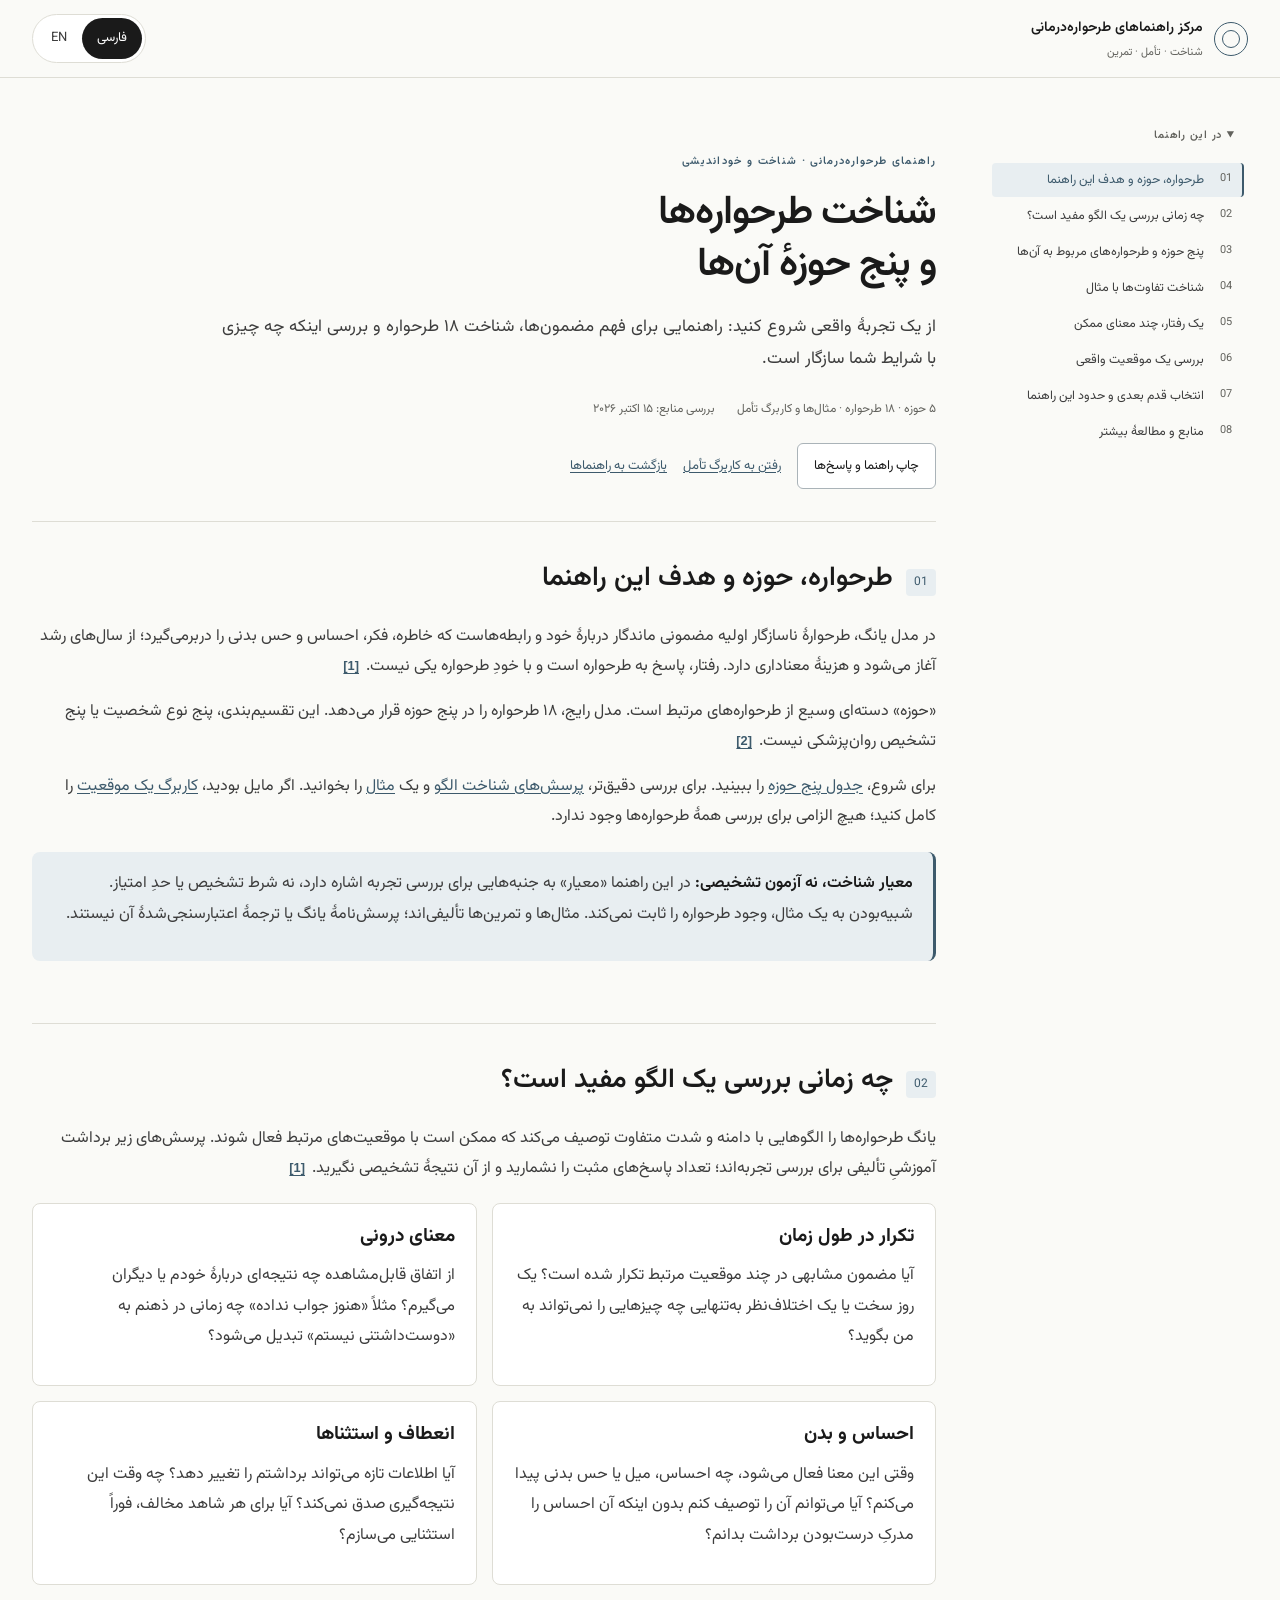
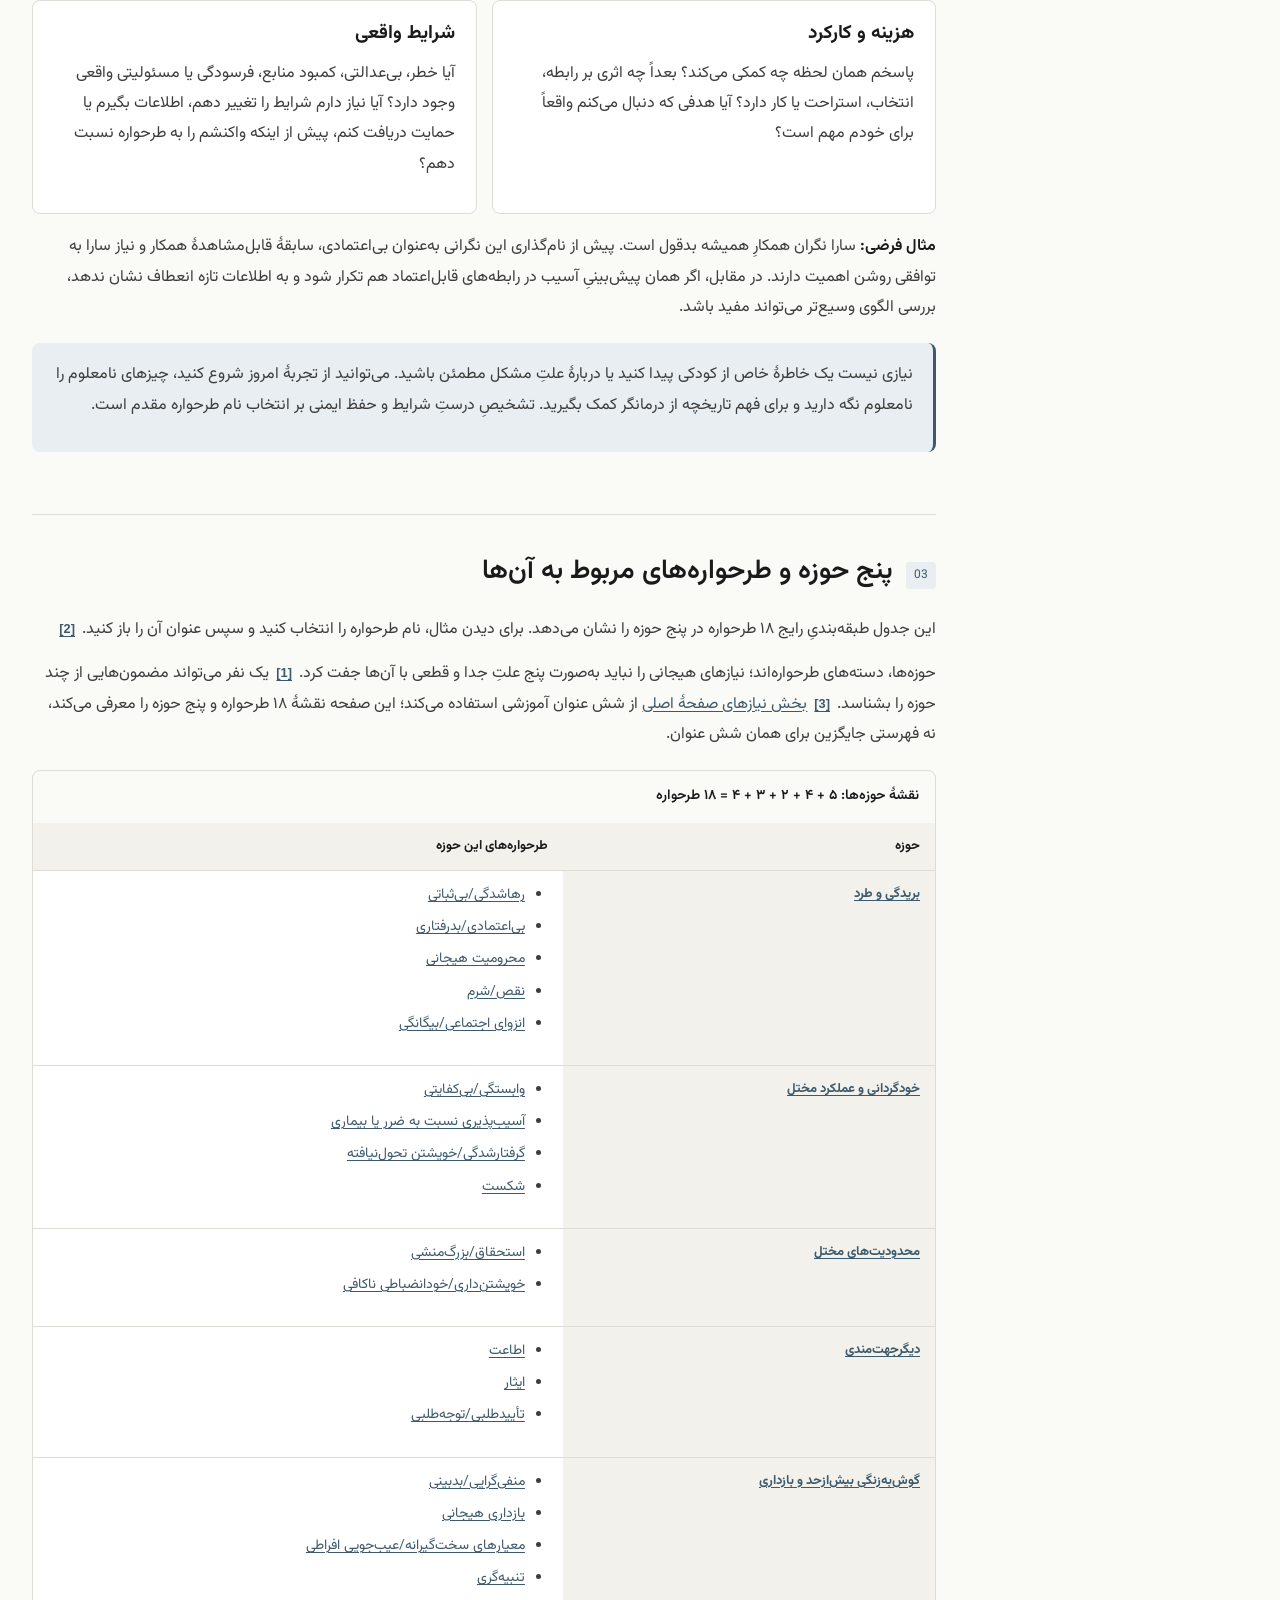
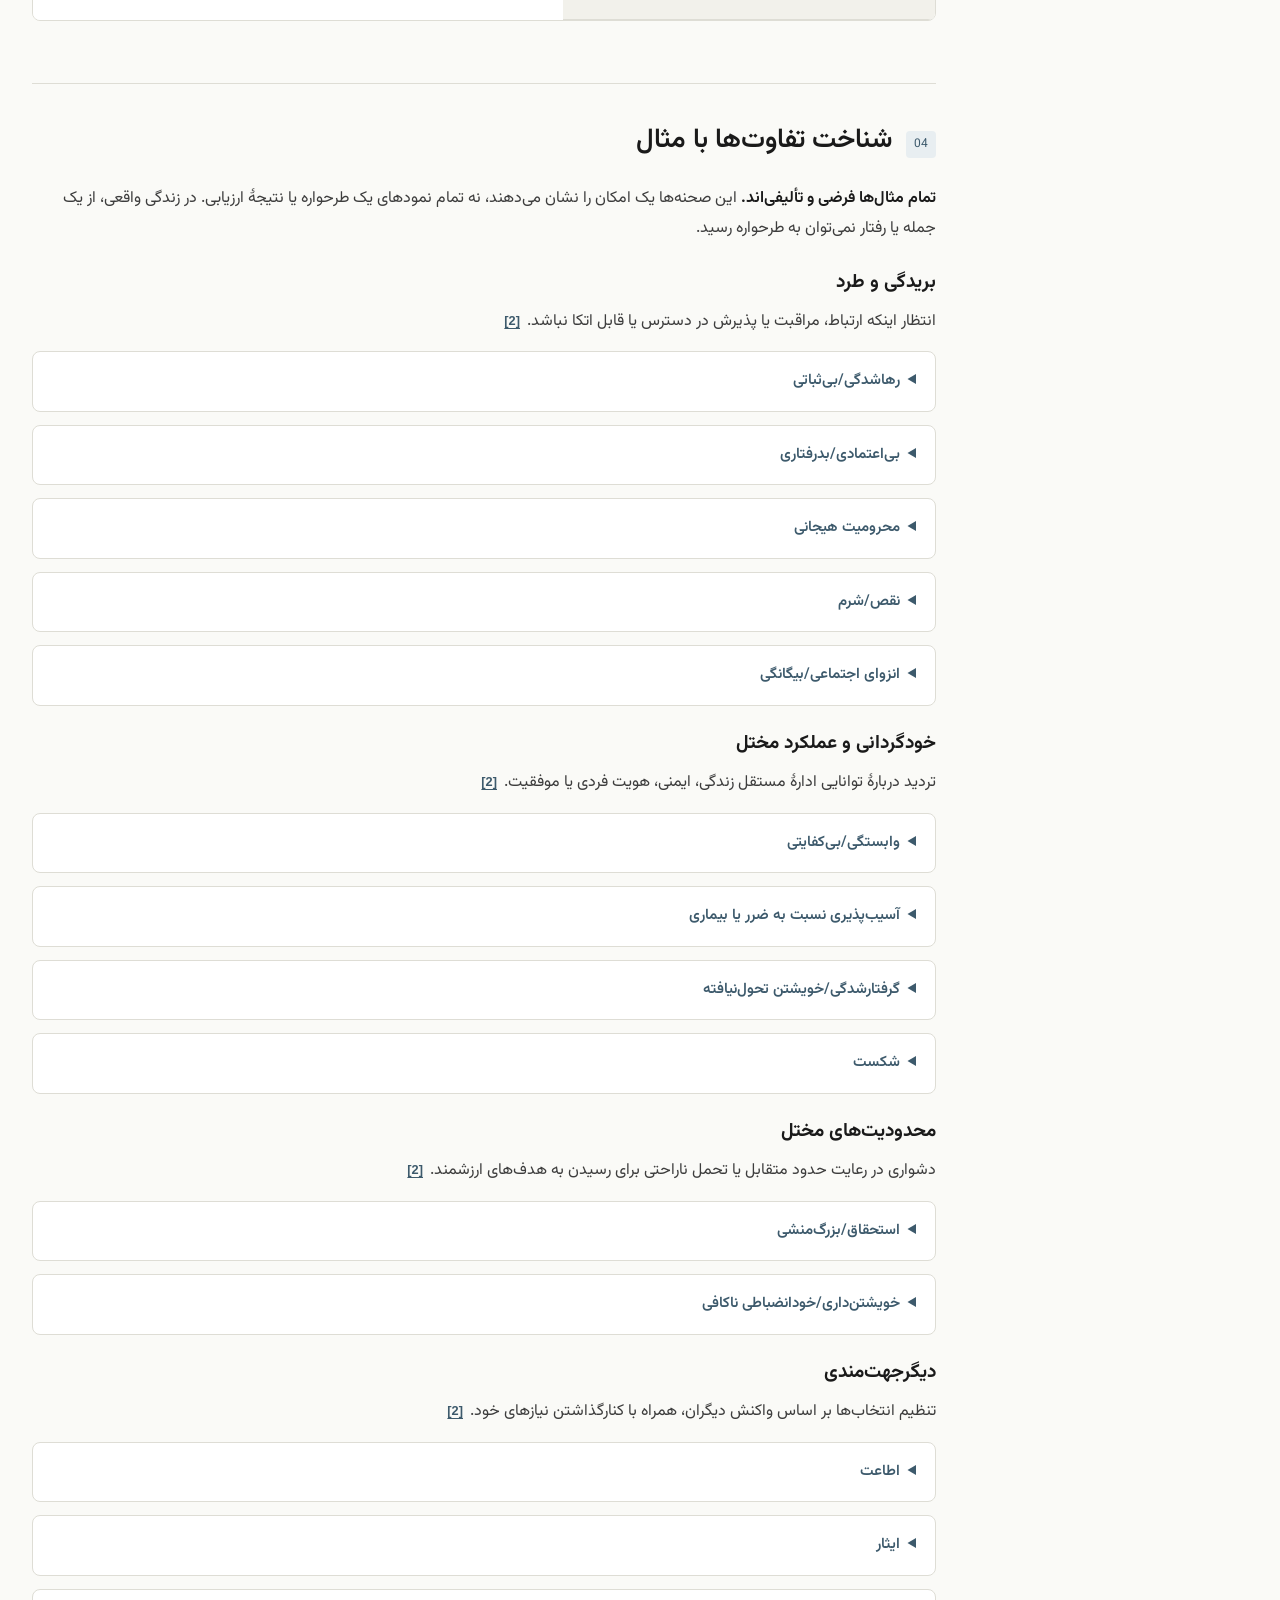
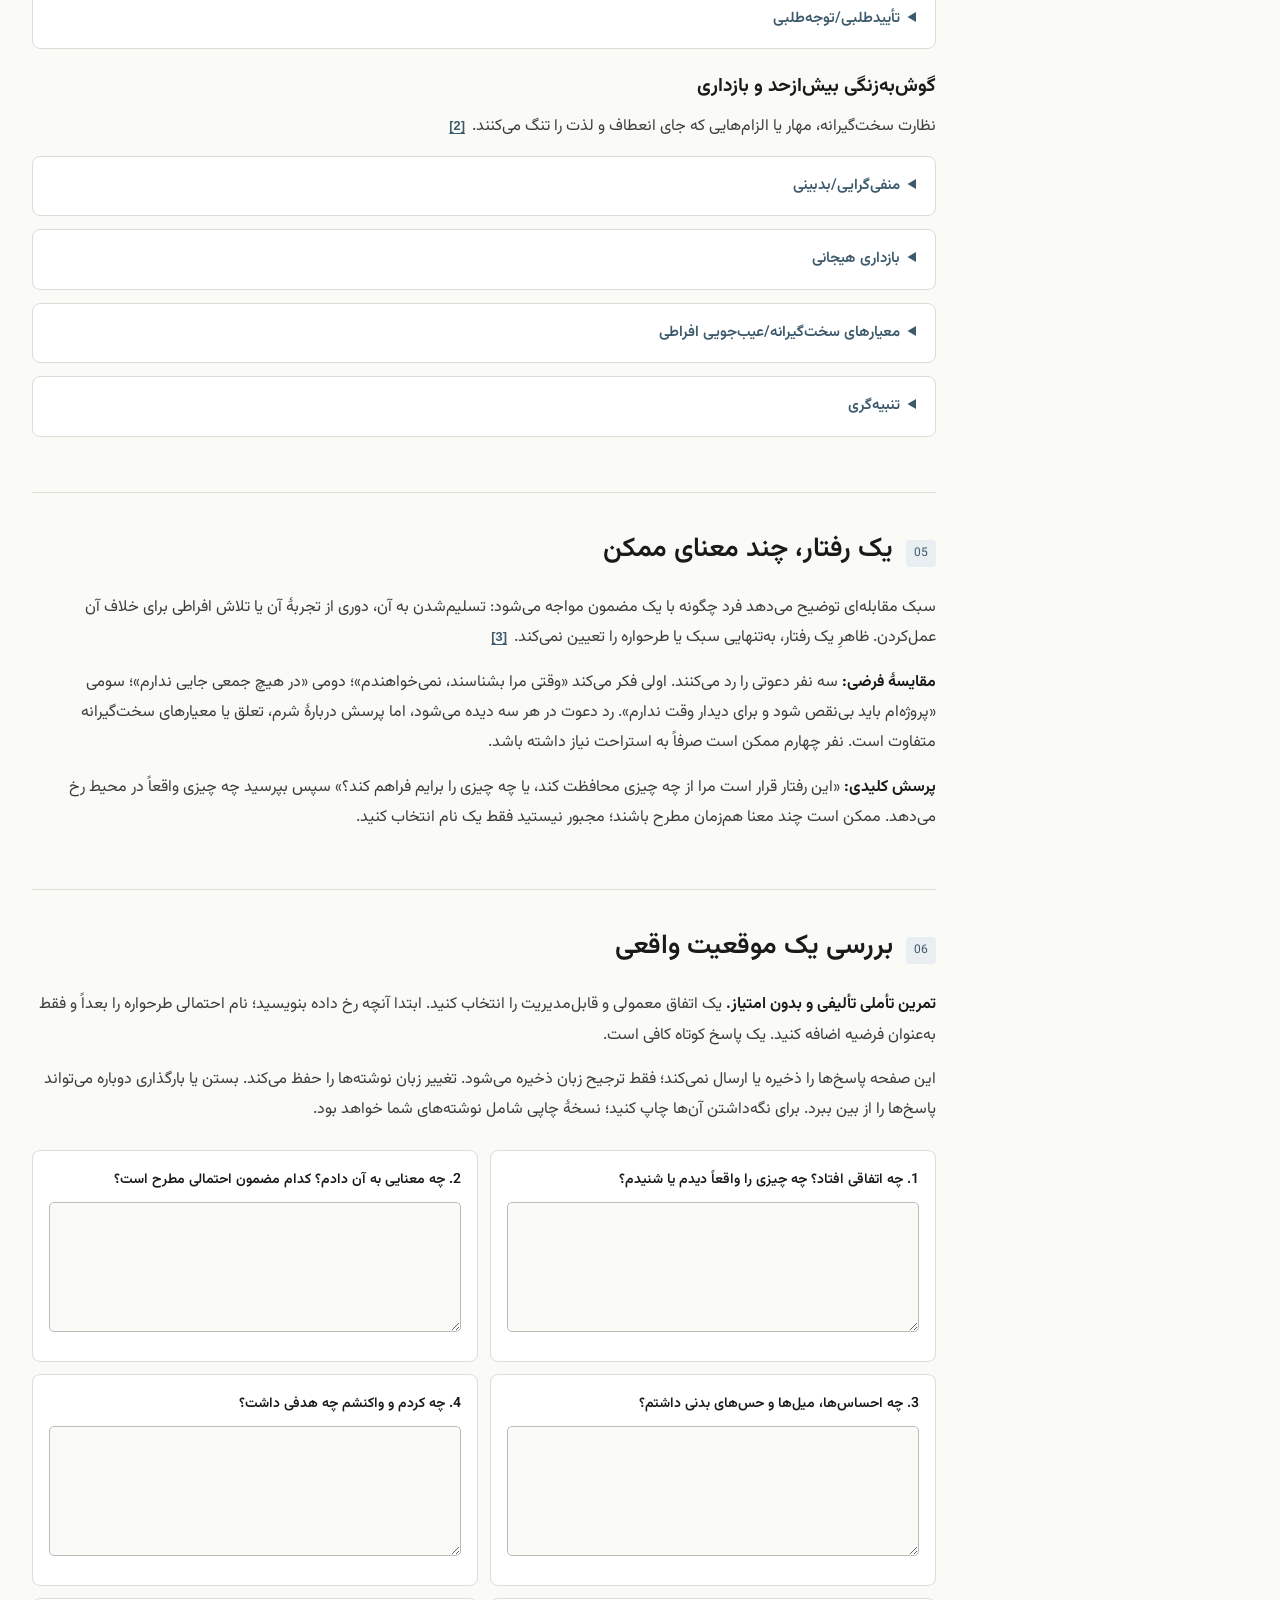
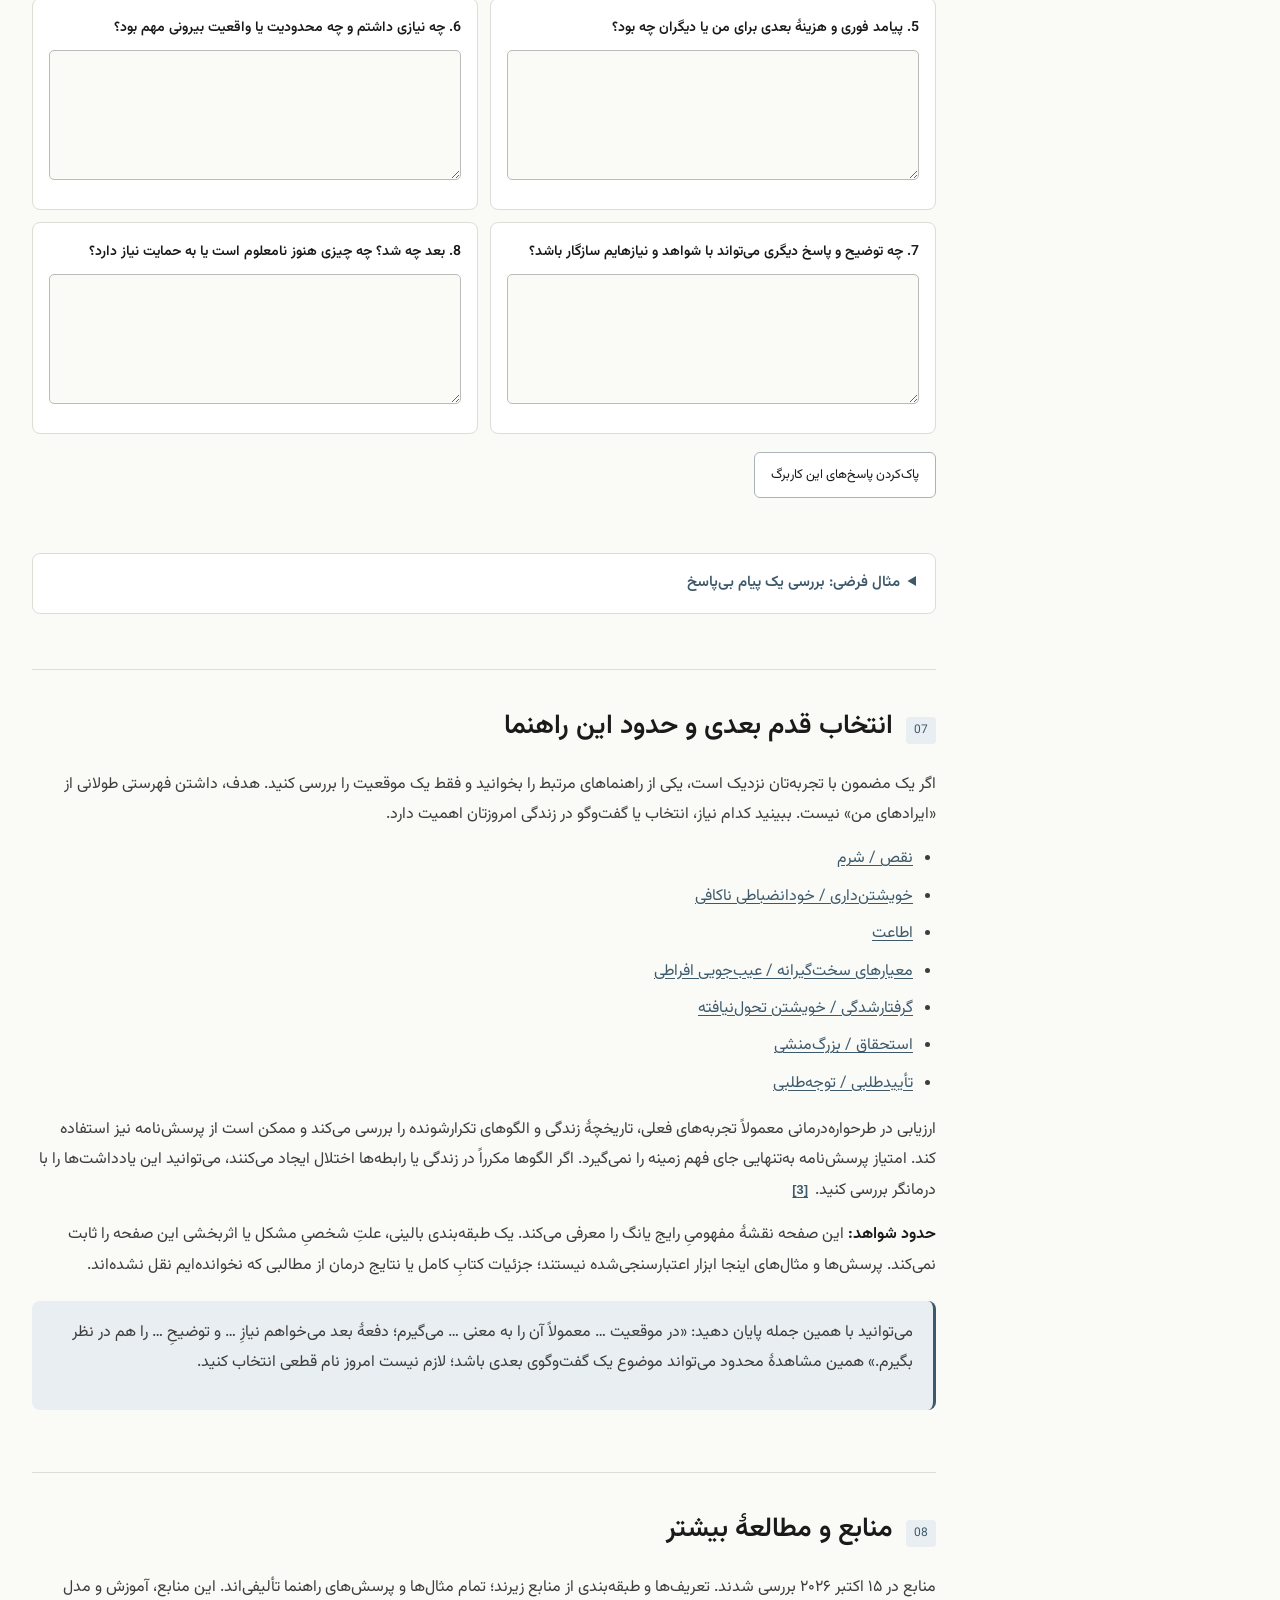
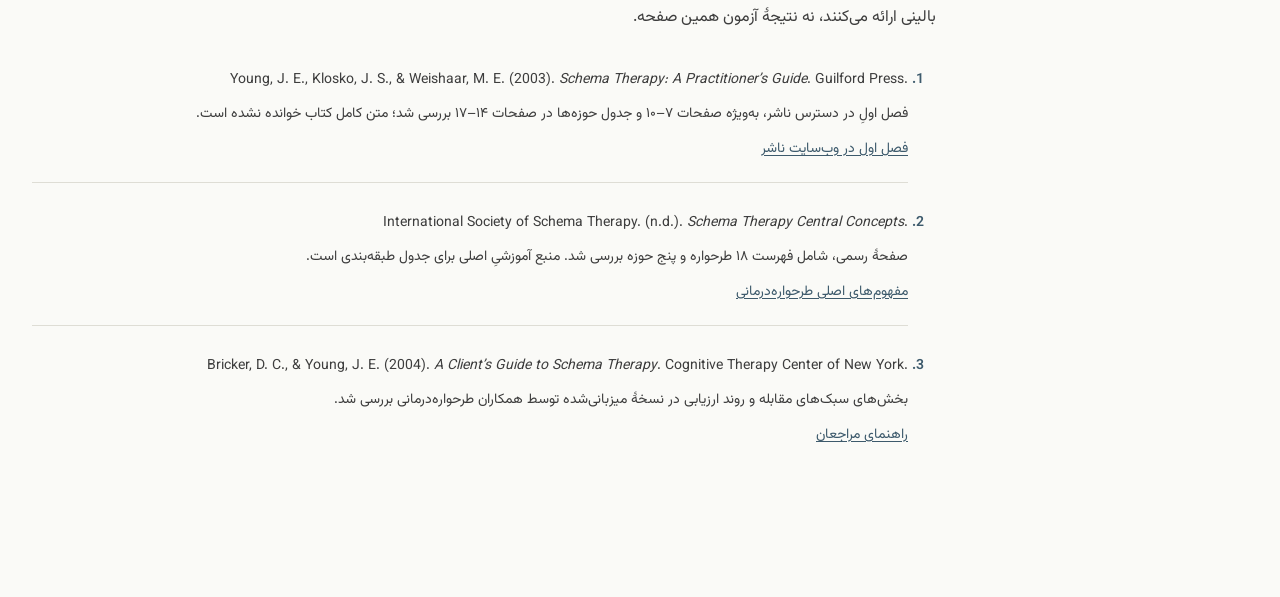
==== commit c5e94e90: "Introducing new sceheme **Approval-Seeking / Recognition-Seeking**" ====
--- a/Guide to Schema Domains and Recognition.html
+++ b/Guide to Schema Domains and Recognition.html
@@ -56,7 +56,7 @@
 <div class="callout"><p class="content-fa" lang="fa">نیازی نیست یک خاطرهٔ خاص از کودکی پیدا کنید یا دربارهٔ علتِ مشکل مطمئن باشید. می‌توانید از تجربهٔ امروز شروع کنید، چیزهای نامعلوم را نامعلوم نگه دارید و برای فهم تاریخچه از درمانگر کمک بگیرید. تشخیصِ درستِ شرایط و حفظ ایمنی بر انتخاب نام طرحواره مقدم است.</p><p class="content-en" lang="en">You do not need to find a particular childhood memory or be certain of the cause. Start with present experience, leave unknowns open, and seek help exploring your history if useful. Understanding the actual circumstances and protecting safety take priority over choosing a schema name.</p>
 </div></section>
 <section id="sec-3"><div class="section-head"><span class="section-num">03</span><h2><span class="content-fa" lang="fa">پنج حوزه و طرحواره‌های مربوط به آن‌ها</span><span class="content-en" lang="en">The five domains and their schemas</span></h2></div><p class="content-fa" lang="fa">این جدول طبقه‌بندیِ رایج ۱۸ طرحواره در پنج حوزه را نشان می‌دهد. برای دیدن مثال، نام طرحواره را انتخاب کنید و سپس عنوان آن را باز کنید. <a class="citation" href="#ref-2"><bdi dir="ltr">[2]</bdi></a></p><p class="content-en" lang="en">This table shows the familiar classification of 18 schemas in five domains. Select a schema name to reach its illustration, then expand its title. <a class="citation" href="#ref-2"><bdi dir="ltr">[2]</bdi></a></p><p class="content-fa" lang="fa">حوزه‌ها، دسته‌های طرحواره‌اند؛ نیازهای هیجانی را نباید به‌صورت پنج علتِ جدا و قطعی با آن‌ها جفت کرد. <a class="citation" href="#ref-1"><bdi dir="ltr">[1]</bdi></a> یک نفر می‌تواند مضمون‌هایی از چند حوزه را بشناسد. <a class="citation" href="#ref-3"><bdi dir="ltr">[3]</bdi></a> <a href="./index.html#needs-title">بخش نیازهای صفحهٔ اصلی</a> از شش عنوان آموزشی استفاده می‌کند؛ این صفحه نقشهٔ ۱۸ طرحواره و پنج حوزه را معرفی می‌کند، نه فهرستی جایگزین برای همان شش عنوان.</p><p class="content-en" lang="en">Domains group schemas; they should not be paired with emotional needs as five separate, definite causes. <a class="citation" href="#ref-1"><bdi dir="ltr">[1]</bdi></a> One person may recognize themes across several domains. <a class="citation" href="#ref-3"><bdi dir="ltr">[3]</bdi></a> The <a href="./index.html#needs-title">hub’s needs overview</a> uses six educational headings; this page introduces the 18-schema, five-domain map, not a replacement list for those six headings.</p><div class="table-wrap" tabindex="0" role="region" aria-labelledby="domain-map-caption"><table id="domain-map"><caption id="domain-map-caption"><span class="content-fa" lang="fa">نقشهٔ حوزه‌ها: ۵ + ۴ + ۲ + ۳ + ۴ = ۱۸ طرحواره</span><span class="content-en" lang="en">Domain map: 5 + 4 + 2 + 3 + 4 = 18 schemas</span></caption><thead><tr><th scope="col"><span class="content-fa" lang="fa">حوزه</span><span class="content-en" lang="en">Domain</span></th><th scope="col"><span class="content-fa" lang="fa">طرحواره‌های این حوزه</span><span class="content-en" lang="en">Schemas in this domain</span></th></tr></thead><tbody><tr data-domain="domain-disconnection"><th scope="row"><a href="#domain-disconnection"><span class="content-fa" lang="fa">بریدگی و طرد</span><span class="content-en" lang="en">Disconnection &amp; Rejection</span></a></th><td><ul><li><a href="#schema-abandonment"><span class="content-fa" lang="fa">رهاشدگی/بی‌ثباتی</span><span class="content-en" lang="en">Abandonment / Instability</span></a></li><li><a href="#schema-mistrust"><span class="content-fa" lang="fa">بی‌اعتمادی/بدرفتاری</span><span class="content-en" lang="en">Mistrust / Abuse</span></a></li><li><a href="#schema-emotional-deprivation"><span class="content-fa" lang="fa">محرومیت هیجانی</span><span class="content-en" lang="en">Emotional Deprivation</span></a></li><li><a href="#schema-defectiveness"><span class="content-fa" lang="fa">نقص/شرم</span><span class="content-en" lang="en">Defectiveness / Shame</span></a></li><li><a href="#schema-social-isolation"><span class="content-fa" lang="fa">انزوای اجتماعی/بیگانگی</span><span class="content-en" lang="en">Social Isolation / Alienation</span></a></li></ul></td></tr><tr data-domain="domain-autonomy"><th scope="row"><a href="#domain-autonomy"><span class="content-fa" lang="fa">خودگردانی و عملکرد مختل</span><span class="content-en" lang="en">Impaired Autonomy &amp; Performance</span></a></th><td><ul><li><a href="#schema-dependence"><span class="content-fa" lang="fa">وابستگی/بی‌کفایتی</span><span class="content-en" lang="en">Dependence / Incompetence</span></a></li><li><a href="#schema-vulnerability"><span class="content-fa" lang="fa">آسیب‌پذیری نسبت به ضرر یا بیماری</span><span class="content-en" lang="en">Vulnerability to Harm or Illness</span></a></li><li><a href="#schema-enmeshment"><span class="content-fa" lang="fa">گرفتارشدگی/خویشتن تحول‌نیافته</span><span class="content-en" lang="en">Enmeshment / Undeveloped Self</span></a></li><li><a href="#schema-failure"><span class="content-fa" lang="fa">شکست</span><span class="content-en" lang="en">Failure</span></a></li></ul></td></tr><tr data-domain="domain-limits"><th scope="row"><a href="#domain-limits"><span class="content-fa" lang="fa">محدودیت‌های مختل</span><span class="content-en" lang="en">Impaired Limits</span></a></th><td><ul><li><a href="#schema-entitlement"><span class="content-fa" lang="fa">استحقاق/بزرگ‌منشی</span><span class="content-en" lang="en">Entitlement / Grandiosity</span></a></li><li><a href="#schema-insufficient-self-control"><span class="content-fa" lang="fa">خویشتن‌داری/خودانضباطی ناکافی</span><span class="content-en" lang="en">Insufficient Self-Control / Self-Discipline</span></a></li></ul></td></tr><tr data-domain="domain-other-directedness"><th scope="row"><a href="#domain-other-directedness"><span class="content-fa" lang="fa">دیگرجهت‌مندی</span><span class="content-en" lang="en">Other-Directedness</span></a></th><td><ul><li><a href="#schema-subjugation"><span class="content-fa" lang="fa">اطاعت</span><span class="content-en" lang="en">Subjugation</span></a></li><li><a href="#schema-self-sacrifice"><span class="content-fa" lang="fa">ایثار</span><span class="content-en" lang="en">Self-Sacrifice</span></a></li><li><a href="#schema-approval-seeking"><span class="content-fa" lang="fa">تأییدطلبی/توجه‌طلبی</span><span class="content-en" lang="en">Approval-Seeking / Recognition-Seeking</span></a></li></ul></td></tr><tr data-domain="domain-overvigilance"><th scope="row"><a href="#domain-overvigilance"><span class="content-fa" lang="fa">گوش‌به‌زنگی بیش‌ازحد و بازداری</span><span class="content-en" lang="en">Overvigilance &amp; Inhibition</span></a></th><td><ul><li><a href="#schema-negativity"><span class="content-fa" lang="fa">منفی‌گرایی/بدبینی</span><span class="content-en" lang="en">Negativity / Pessimism</span></a></li><li><a href="#schema-emotional-inhibition"><span class="content-fa" lang="fa">بازداری هیجانی</span><span class="content-en" lang="en">Emotional Inhibition</span></a></li><li><a href="#schema-unrelenting-standards"><span class="content-fa" lang="fa">معیارهای سخت‌گیرانه/عیب‌جویی افراطی</span><span class="content-en" lang="en">Unrelenting Standards / Hypercriticalness</span></a></li><li><a href="#schema-punitiveness"><span class="content-fa" lang="fa">تنبیه‌گری</span><span class="content-en" lang="en">Punitiveness</span></a></li></ul></td></tr></tbody></table></div></section>
-<section id="sec-4"><div class="section-head"><span class="section-num">04</span><h2><span class="content-fa" lang="fa">شناخت تفاوت‌ها با مثال</span><span class="content-en" lang="en">Understanding the differences through examples</span></h2></div><p class="content-fa" lang="fa"><strong>تمام مثال‌ها فرضی و تألیفی‌اند.</strong> این صحنه‌ها یک امکان را نشان می‌دهند، نه تمام نمودهای یک طرحواره یا نتیجهٔ ارزیابی. در زندگی واقعی، از یک جمله یا رفتار نمی‌توان به طرحواره رسید.</p><p class="content-en" lang="en"><strong>All examples are fictional and original.</strong> Each scene illustrates one possibility, not every expression of a schema or an assessment result. In real life, one sentence or action cannot establish a schema.</p><h3 id="domain-disconnection"><span class="content-fa" lang="fa">بریدگی و طرد</span><span class="content-en" lang="en">Disconnection &amp; Rejection</span></h3><p class="content-fa" lang="fa">انتظار اینکه ارتباط، مراقبت یا پذیرش در دسترس یا قابل اتکا نباشد. <a class="citation" href="#ref-2"><bdi dir="ltr">[2]</bdi></a></p><p class="content-en" lang="en">Expecting connection, care, or acceptance to be unavailable or unreliable. <a class="citation" href="#ref-2"><bdi dir="ltr">[2]</bdi></a></p><details class="schema-example" id="schema-abandonment"><summary><span class="content-fa" lang="fa">رهاشدگی/بی‌ثباتی</span><span class="content-en" lang="en">Abandonment / Instability</span></summary><div class="detail-body"><p class="content-fa" lang="fa"><strong>مثال فرضی:</strong> شریک عاطفی لیلا به‌دلیل تأخیر قطار، تماس معمول عصرانه را عقب می‌اندازد. لیلا فکر می‌کند: «دارد از من فاصله می‌گیرد؛ از دستش خواهم داد» و با وجود ارتباط عموماً قابل اتکایشان، پشت سر هم پیام می‌فرستد.</p><p class="content-en" lang="en"><strong>Fictional example:</strong> Leila&#x27;s partner postpones their usual evening call because of a delayed train. Leila thinks, ‘They are pulling away; I will lose them,’ and sends repeated messages despite their generally reliable contact.</p><p class="content-fa" lang="fa"><strong>برای تأمل:</strong> آیا ترس اصلی من این است که این فرد دیگر در کنارم نباشد؟</p><p class="content-en" lang="en"><strong>To consider:</strong> Am I mainly afraid that this person will stop being there for me?</p></div></details><details class="schema-example" id="schema-mistrust"><summary><span class="content-fa" lang="fa">بی‌اعتمادی/بدرفتاری</span><span class="content-en" lang="en">Mistrust / Abuse</span></summary><div class="detail-body"><p class="content-fa" lang="fa"><strong>مثال فرضی:</strong> همکاری پیشنهاد می‌دهد در آماده‌کردن ارائه به امیر کمک کند. امیر فرض می‌کند: «ایده‌هایم را می‌دزدد و آبرویم را می‌برد» و پیش از بررسی شواهد این انتظار، اطلاعات معمول پروژه را در اختیار او نمی‌گذارد.</p><p class="content-en" lang="en"><strong>Fictional example:</strong> A colleague offers to help Amir prepare a presentation. Amir assumes, ‘They will steal my ideas and embarrass me,’ and withholds ordinary project information before checking whether there is evidence for that expectation.</p><p class="content-fa" lang="fa"><strong>برای تأمل:</strong> چه شواهدی از آسیب‌رساندن عمدی وجود دارد و چه بخشی هنوز فقط انتظار من است؟</p><p class="content-en" lang="en"><strong>To consider:</strong> What evidence suggests deliberate harm, and what remains an expectation?</p></div></details><details class="schema-example" id="schema-emotional-deprivation"><summary><span class="content-fa" lang="fa">محرومیت هیجانی</span><span class="content-en" lang="en">Emotional Deprivation</span></summary><div class="detail-body"><p class="content-fa" lang="fa"><strong>مثال فرضی:</strong> پس از روزی دشوار، دوست ندا حالش را می‌پرسد. ندا فکر می‌کند: «هیچ‌کس واقعاً مرا درک نمی‌کند یا دلگرمم نمی‌کند»، می‌گوید همه‌چیز خوب است و بدون گفتن آنچه گذشته، می‌رود.</p><p class="content-en" lang="en"><strong>Fictional example:</strong> After a difficult day, Neda&#x27;s friend asks how she is. Neda thinks, ‘No one will really understand or comfort me,’ says everything is fine, and leaves without sharing what happened.</p><p class="content-fa" lang="fa"><strong>برای تأمل:</strong> آیا حتی وقتی کسی در زندگی‌ام می‌ماند، انتظار دارم توجه و حمایت عاطفی دریافت نکنم؟</p><p class="content-en" lang="en"><strong>To consider:</strong> Do I expect care to be missing even when someone stays in my life?</p></div></details><details class="schema-example" id="schema-defectiveness"><summary><span class="content-fa" lang="fa">نقص/شرم</span><span class="content-en" lang="en">Defectiveness / Shame</span></summary><div class="detail-body"><p class="content-fa" lang="fa"><strong>مثال فرضی:</strong> سام در گفت‌وگویی دوستانه از اشتباهی معمول در کارش می‌گوید. بعد فکر می‌کند: «حالا می‌بینند که خودِ من ایراد دارم» و به‌جای دیدن اشتباه به‌عنوان یک اتفاق، از جمع دوری می‌کند.</p><p class="content-en" lang="en"><strong>Fictional example:</strong> During a friendly conversation, Sam mentions an ordinary mistake at work. Later Sam thinks, ‘Now they can see what is wrong with me,’ and avoids the group rather than treating the mistake as one event.</p><p class="content-fa" lang="fa"><strong>برای تأمل:</strong> آیا یک رفتار را ارزیابی می‌کنم یا آن را نشانهٔ پذیرفتنی‌نبودن تمام وجودم می‌دانم؟</p><p class="content-en" lang="en"><strong>To consider:</strong> Am I judging one action, or treating it as proof that my whole self is unacceptable?</p><p><a href="./Interactive%20Guide%20to%20the%20Defectiveness%20Shame%20Schema.html"><span class="content-fa" lang="fa">رفتن به راهنمای نقص / شرم</span><span class="content-en" lang="en">Open the Defectiveness / Shame guide</span></a></p></div></details><details class="schema-example" id="schema-social-isolation"><summary><span class="content-fa" lang="fa">انزوای اجتماعی/بیگانگی</span><span class="content-en" lang="en">Social Isolation / Alienation</span></summary><div class="detail-body"><p class="content-fa" lang="fa"><strong>مثال فرضی:</strong> فرید در جمع کتاب‌خوانی محله متوجه می‌شود دو نفر علاقه‌ای مشترک دارند که او ندارد. نتیجه می‌گیرد: «همه به این جمع تعلق دارند جز من» و با وجود چند گفت‌وگوی صمیمانه، دعوت بعدی را رد می‌کند.</p><p class="content-en" lang="en"><strong>Fictional example:</strong> At a neighborhood reading group, Farid notices two people share an interest he does not. He concludes, ‘Everyone belongs here except me,’ and declines another invitation despite several welcoming conversations.</p><p class="content-fa" lang="fa"><strong>برای تأمل:</strong> آیا احساس اصلی «من به این جمع تعلق ندارم» است، حتی بدون اینکه خودم را پایین‌تر بدانم؟</p><p class="content-en" lang="en"><strong>To consider:</strong> Is the central feeling ‘I do not belong,’ even without believing I am inferior?</p></div></details><h3 id="domain-autonomy"><span class="content-fa" lang="fa">خودگردانی و عملکرد مختل</span><span class="content-en" lang="en">Impaired Autonomy &amp; Performance</span></h3><p class="content-fa" lang="fa">تردید دربارهٔ توانایی ادارهٔ مستقل زندگی، ایمنی، هویت فردی یا موفقیت. <a class="citation" href="#ref-2"><bdi dir="ltr">[2]</bdi></a></p><p class="content-en" lang="en">Doubting independent functioning, safety, identity, or achievement. <a class="citation" href="#ref-2"><bdi dir="ltr">[2]</bdi></a></p><details class="schema-example" id="schema-dependence"><summary><span class="content-fa" lang="fa">وابستگی/بی‌کفایتی</span><span class="content-en" lang="en">Dependence / Incompetence</span></summary><div class="detail-body"><p class="content-fa" lang="fa"><strong>مثال فرضی:</strong> مینا باید برای تعمیر معمولی وقت بگیرد و راهنمای روشنی هم در دسترس است. فکر می‌کند: «نمی‌توانم از پسش بربیایم مگر کسی به‌جایم تصمیم بگیرد» و منتظر می‌ماند تا برادرش تک‌تک انتخاب‌های معمول را انجام دهد.</p><p class="content-en" lang="en"><strong>Fictional example:</strong> Mina needs to book a routine repair with clear instructions available. She thinks, ‘I cannot handle this without someone deciding for me,’ and waits for her brother to make each ordinary choice.</p><p class="content-fa" lang="fa"><strong>برای تأمل:</strong> آیا به توانایی‌ام برای ادارهٔ کارهای روزمره تردید دارم یا فقط به اطلاعات مشخصی نیاز دارم؟</p><p class="content-en" lang="en"><strong>To consider:</strong> Do I doubt my ability to manage everyday tasks, rather than just needing specific information?</p></div></details><details class="schema-example" id="schema-vulnerability"><summary><span class="content-fa" lang="fa">آسیب‌پذیری نسبت به ضرر یا بیماری</span><span class="content-en" lang="en">Vulnerability to Harm or Illness</span></summary><div class="detail-body"><p class="content-fa" lang="fa"><strong>مثال فرضی:</strong> رضا پیش از سفری معمول با قطار، حادثه‌ای بزرگ را تصور می‌کند و فکر می‌کند: «فاجعه در راه است و نمی‌توانم از پسش بربیایم.» بارها گزارش‌ها را بررسی می‌کند و بدون هشدار مشخصی سفر را لغو می‌کند.</p><p class="content-en" lang="en"><strong>Fictional example:</strong> Before an ordinary train trip, Reza imagines a major accident and thinks, ‘Disaster is about to happen, and I will not cope.’ He repeatedly checks reports and cancels despite no specific warning.</p><p class="content-fa" lang="fa"><strong>برای تأمل:</strong> آیا فراتر از شواهد موجود انتظار فاجعه دارم، یا نگرانی اصلی‌ام قضاوت دیگران است؟</p><p class="content-en" lang="en"><strong>To consider:</strong> Am I expecting catastrophe beyond the available evidence, rather than mainly fearing others&#x27; judgment?</p></div></details><details class="schema-example" id="schema-enmeshment"><summary><span class="content-fa" lang="fa">گرفتارشدگی/خویشتن تحول‌نیافته</span><span class="content-en" lang="en">Enmeshment / Undeveloped Self</span></summary><div class="detail-body"><p class="content-fa" lang="fa"><strong>مثال فرضی:</strong> سارا هنگام انتخاب کلاس عصرانه می‌تواند سلیقهٔ خواهرش را توصیف کند، اما شناخت خواستهٔ خودش برایش دشوار است. فکر می‌کند: «اگر چیز متفاوتی بخواهم، دیگر نمی‌توانیم صمیمی بمانیم» و از علاقه‌ای که مشترک نیست صرف‌نظر می‌کند.</p><p class="content-en" lang="en"><strong>Fictional example:</strong> When choosing an evening class, Sara can describe her sister&#x27;s preferences but struggles to identify her own. She thinks, ‘Wanting something separate means we cannot stay close,’ and abandons an interest they do not share.</p><p class="content-fa" lang="fa"><strong>برای تأمل:</strong> آیا می‌توانم در کنار حفظ صمیمیت با افراد مهم زندگی‌ام، خواسته‌های خودم را هم بشناسم؟</p><p class="content-en" lang="en"><strong>To consider:</strong> Can I recognize my own preferences while remaining close to important people?</p><p><a href="./Interactive%20Guide%20to%20the%20Enmeshment%20Undeveloped%20Self%20Schema.html"><span class="content-fa" lang="fa">راهنمای کامل گرفتارشدگی / خویشتن تحول‌نیافته</span><span class="content-en" lang="en">Full Enmeshment / Undeveloped Self guide</span></a></p></div></details><details class="schema-example" id="schema-failure"><summary><span class="content-fa" lang="fa">شکست</span><span class="content-en" lang="en">Failure</span></summary><div class="detail-body"><p class="content-fa" lang="fa"><strong>مثال فرضی:</strong> دانیال دربارهٔ تکلیفی آموزشی بازخورد مفیدی می‌گیرد، درحالی‌که هم‌کلاسی‌ها مطمئن به نظر می‌رسند. فکر می‌کند: «همیشه از آن‌ها کم‌موفقیت‌تر خواهم بود» و با وجود ادارهٔ مناسب مسئولیت‌های روزمره، دیگر برای فرصت‌های تازه اقدام نمی‌کند.</p><p class="content-en" lang="en"><strong>Fictional example:</strong> Daniel receives useful feedback on a training assignment while classmates appear confident. He thinks, ‘I will always achieve less than they do,’ and stops applying for opportunities despite managing everyday responsibilities competently.</p><p class="content-fa" lang="fa"><strong>برای تأمل:</strong> آیا ترسم دربارهٔ موفقیت در مقایسه با همتایان است، یا دربارهٔ ادارهٔ زندگی روزمره؟</p><p class="content-en" lang="en"><strong>To consider:</strong> Is the fear about achievement compared with peers, rather than managing daily life?</p></div></details><h3 id="domain-limits"><span class="content-fa" lang="fa">محدودیت‌های مختل</span><span class="content-en" lang="en">Impaired Limits</span></h3><p class="content-fa" lang="fa">دشواری در رعایت حدود متقابل یا تحمل ناراحتی برای رسیدن به هدف‌های ارزشمند. <a class="citation" href="#ref-2"><bdi dir="ltr">[2]</bdi></a></p><p class="content-en" lang="en">Difficulty with reciprocal limits or tolerating discomfort for valued goals. <a class="citation" href="#ref-2"><bdi dir="ltr">[2]</bdi></a></p><details class="schema-example" id="schema-entitlement"><summary><span class="content-fa" lang="fa">استحقاق/بزرگ‌منشی</span><span class="content-en" lang="en">Entitlement / Grandiosity</span></summary><div class="detail-body"><p class="content-fa" lang="fa"><strong>مثال فرضی:</strong> یک کارگاه مشترک برای همه سقف یکسانی برای رزرو دارد. آرمان فکر می‌کند: «پروژهٔ من مهم‌تر است؛ این محدودیت نباید شامل من شود» و با وجود آگاهی از نیاز دیگران، زمان‌های بیشتری رزرو می‌کند.</p><p class="content-en" lang="en"><strong>Fictional example:</strong> A shared studio gives everyone the same booking limit. Arman thinks, ‘My project matters more, so the limit should not apply to me,’ and takes extra slots despite knowing others also need them.</p><p class="content-fa" lang="fa"><strong>برای تأمل:</strong> آیا برای خودم استثنایی می‌خواهم که حاضر نیستم برای دیگران بپذیرم؟</p><p class="content-en" lang="en"><strong>To consider:</strong> Am I claiming an exception for myself that I would not accept for others?</p><p><a href="./Interactive%20Guide%20to%20the%20Entitlement%20Grandiosity%20Schema.html"><span class="content-fa" lang="fa">راهنمای کامل استحقاق / بزرگ‌منشی</span><span class="content-en" lang="en">Full Entitlement / Grandiosity guide</span></a></p></div></details><details class="schema-example" id="schema-insufficient-self-control"><summary><span class="content-fa" lang="fa">خویشتن‌داری/خودانضباطی ناکافی</span><span class="content-en" lang="en">Insufficient Self-Control / Self-Discipline</span></summary><div class="detail-body"><p class="content-fa" lang="fa"><strong>مثال فرضی:</strong> رؤیا می‌خواهد فرم ساده‌ای مربوط به امور خانه را تکمیل کند، اما خیلی زود بی‌حوصلگی برایش تحمل‌ناپذیر می‌شود. فکر می‌کند: «همین حالا باید از این حس خلاص شوم»، بارها سراغ ویدئو می‌رود و مهلتی را که واقعاً می‌خواست رعایت کند از دست می‌دهد.</p><p class="content-en" lang="en"><strong>Fictional example:</strong> Roya wants to complete a manageable household form, but boredom quickly feels unbearable. She thinks, ‘I need relief now,’ switches to videos repeatedly, and misses a deadline she genuinely wanted to meet.</p><p class="content-fa" lang="fa"><strong>برای تأمل:</strong> آیا فرار از ناراحتی بارها بر هدفی که خودم انتخاب کرده‌ام غلبه می‌کند، و چه عوامل دیگری ممکن است این وضعیت را توضیح دهند؟</p><p class="content-en" lang="en"><strong>To consider:</strong> Is escaping discomfort repeatedly overriding a goal I chose, and what other factors could explain this?</p><p><a href="./Interactive%20Guide%20to%20the%20Insufficient%20Self%20Control%20Self%20Discipline%20Schema.html"><span class="content-fa" lang="fa">رفتن به راهنمای خویشتن‌داری / خودانضباطی ناکافی</span><span class="content-en" lang="en">Open the Insufficient Self-Control / Self-Discipline guide</span></a></p></div></details><h3 id="domain-other-directedness"><span class="content-fa" lang="fa">دیگرجهت‌مندی</span><span class="content-en" lang="en">Other-Directedness</span></h3><p class="content-fa" lang="fa">تنظیم انتخاب‌ها بر اساس واکنش دیگران، همراه با کنارگذاشتن نیازهای خود. <a class="citation" href="#ref-2"><bdi dir="ltr">[2]</bdi></a></p><p class="content-en" lang="en">Organizing choices around others&#x27; reactions while sidelining one&#x27;s own needs. <a class="citation" href="#ref-2"><bdi dir="ltr">[2]</bdi></a></p><details class="schema-example" id="schema-subjugation"><summary><span class="content-fa" lang="fa">اطاعت</span><span class="content-en" lang="en">Subjugation</span></summary><div class="detail-body"><p class="content-fa" lang="fa"><strong>مثال فرضی:</strong> دوستی از حامد می‌خواهد برنامهٔ آخر هفته را عوض کنند. با اینکه آن دوست قبلاً مخالفت را پذیرفته است، حامد فکر می‌کند: «اگر خواسته‌ام را بگویم، عصبانی می‌شود و طردم می‌کند» و فوراً موافقت می‌کند.</p><p class="content-en" lang="en"><strong>Fictional example:</strong> A friend asks Hamed to change their weekend plan. Although the friend has accepted disagreements before, Hamed thinks, ‘If I say what I want, they will get angry and reject me,’ and immediately agrees.</p><p class="content-fa" lang="fa"><strong>برای تأمل:</strong> آیا عمدتاً از ترس خشم، تلافی یا طردشدن کوتاه می‌آیم؟</p><p class="content-en" lang="en"><strong>To consider:</strong> Am I yielding mainly because I fear anger, retaliation, or rejection?</p><p><a href="./Interactive%20Guide%20to%20the%20Subjugation%20Schema.html"><span class="content-fa" lang="fa">رفتن به راهنمای اطاعت</span><span class="content-en" lang="en">Open the Subjugation guide</span></a></p></div></details><details class="schema-example" id="schema-self-sacrifice"><summary><span class="content-fa" lang="fa">ایثار</span><span class="content-en" lang="en">Self-Sacrifice</span></summary><div class="detail-body"><p class="content-fa" lang="fa"><strong>مثال فرضی:</strong> یاسمین با وجود نیاز به استراحت، دوباره پیشنهاد می‌دهد کارهای غیرفوریِ دوستش را انجام دهد. فکر می‌کند: «اگر بگذارم او به زحمت بیفتد، خودخواه هستم» و حتی از اختصاص زمان کوتاهی به خودش احساس گناه می‌کند.</p><p class="content-en" lang="en"><strong>Fictional example:</strong> Despite needing rest, Yasmin offers to handle a friend&#x27;s nonurgent errands again. She thinks, ‘Letting them feel inconvenienced would make me selfish,’ and feels guilty about taking even a small amount of time for herself.</p><p class="content-fa" lang="fa"><strong>برای تأمل:</strong> آیا آزادانه کمک‌کردن را انتخاب می‌کنم، یا می‌خواهم از احساس گناه و ناراحتی دیگری جلوگیری کنم؟</p><p class="content-en" lang="en"><strong>To consider:</strong> Am I helping from a free choice, or to avoid guilt and another person&#x27;s discomfort?</p></div></details><details class="schema-example" id="schema-approval-seeking"><summary><span class="content-fa" lang="fa">تأییدطلبی/توجه‌طلبی</span><span class="content-en" lang="en">Approval-Seeking / Recognition-Seeking</span></summary><div class="detail-body"><p class="content-fa" lang="fa"><strong>مثال فرضی:</strong> امید پروژه‌ای خلاقانه و آرام را ترجیح می‌دهد، اما چون دیگران از عضویت در کمیته‌ای معتبر تعریف می‌کنند، آن را انتخاب می‌کند. فکر می‌کند: «تحسین آن‌ها نشان می‌دهد که ارزشمندم» و با وجود بی‌علاقگی به کار، مدام واکنش‌ها را بررسی می‌کند.</p><p class="content-en" lang="en"><strong>Fictional example:</strong> Omid prefers a quiet creative project but chooses a prestigious committee role because others praise it. He thinks, ‘Their admiration will show that I matter,’ and keeps checking reactions despite disliking the work.</p><p class="content-fa" lang="fa"><strong>برای تأمل:</strong> اگر این انتخاب هیچ تحسین یا توجهی به همراه نداشت، باز هم آن را می‌خواستم؟</p><p class="content-en" lang="en"><strong>To consider:</strong> Would I still want this choice if it brought no praise or recognition?</p></div></details><h3 id="domain-overvigilance"><span class="content-fa" lang="fa">گوش‌به‌زنگی بیش‌ازحد و بازداری</span><span class="content-en" lang="en">Overvigilance &amp; Inhibition</span></h3><p class="content-fa" lang="fa">نظارت سخت‌گیرانه، مهار یا الزام‌هایی که جای انعطاف و لذت را تنگ می‌کنند. <a class="citation" href="#ref-2"><bdi dir="ltr">[2]</bdi></a></p><p class="content-en" lang="en">Rigid monitoring, restraint, or demands that crowd out flexibility and enjoyment. <a class="citation" href="#ref-2"><bdi dir="ltr">[2]</bdi></a></p><details class="schema-example" id="schema-negativity"><summary><span class="content-fa" lang="fa">منفی‌گرایی/بدبینی</span><span class="content-en" lang="en">Negativity / Pessimism</span></summary><div class="detail-body"><p class="content-fa" lang="fa"><strong>مثال فرضی:</strong> پس از چند جلسهٔ لذت‌بخش، گروهی تفریحی با یک مشکل زمان‌بندی روبه‌رو می‌شود. مهسا فکر می‌کند: «این ثابت می‌کند که کل گروه از هم می‌پاشد»، تجربه‌های مثبت را کم‌اهمیت می‌شمارد و تمام عصر احتمال‌های ناخوشایند را مرور می‌کند.</p><p class="content-en" lang="en"><strong>Fictional example:</strong> After several enjoyable meetings, a hobby group has one scheduling problem. Mahsa thinks, ‘This proves the whole group will fall apart,’ discounts the positive experiences, and spends the evening rehearsing everything that could go wrong.</p><p class="content-fa" lang="fa"><strong>برای تأمل:</strong> آیا مرتب اتفاق‌های خوب را کم‌اهمیت می‌شمارم و احتمال‌های منفی را محتمل‌ترین روایت می‌دانم؟</p><p class="content-en" lang="en"><strong>To consider:</strong> Am I consistently discounting what goes well while treating negative possibilities as the likely story?</p></div></details><details class="schema-example" id="schema-emotional-inhibition"><summary><span class="content-fa" lang="fa">بازداری هیجانی</span><span class="content-en" lang="en">Emotional Inhibition</span></summary><div class="detail-body"><p class="content-fa" lang="fa"><strong>مثال فرضی:</strong> الکس در دیدار دوباره با دوستانی صمیمی، تحت تأثیر قرار می‌گیرد و می‌خواهد محبت نشان دهد. فکر می‌کند: «نشان‌دادن احساس خجالت‌آور است؛ باید خودم را کنترل کنم»، فقط دربارهٔ مسائل عملی حرف می‌زند و با احساس فاصله از جمع می‌رود.</p><p class="content-en" lang="en"><strong>Fictional example:</strong> At a reunion with welcoming friends, Alex feels moved and wants to show affection. Alex thinks, ‘Showing emotion is embarrassing; I must stay composed,’ speaks only about practical matters, and leaves feeling distant.</p><p class="content-fa" lang="fa"><strong>برای تأمل:</strong> آیا حتی در موقعیت‌های به‌اندازهٔ کافی امن، احساساتی را که مایلم بیان کنم مهار می‌کنم؟</p><p class="content-en" lang="en"><strong>To consider:</strong> Do I inhibit emotion even in sufficiently safe settings where I would like to express it?</p></div></details><details class="schema-example" id="schema-unrelenting-standards"><summary><span class="content-fa" lang="fa">معیارهای سخت‌گیرانه/عیب‌جویی افراطی</span><span class="content-en" lang="en">Unrelenting Standards / Hypercriticalness</span></summary><div class="detail-body"><p class="content-fa" lang="fa"><strong>مثال فرضی:</strong> گزارش معمول پریسا با معیارهای توافق‌شده مطابقت دارد، اما او تا دیروقت به ویرایش ادامه می‌دهد. فکر می‌کند: «قابل قبول کافی نیست؛ همهٔ جزئیات باید عالی باشند» و زمانی را که می‌توانست با عزیزانش بگذراند از دست می‌دهد.</p><p class="content-en" lang="en"><strong>Fictional example:</strong> Parisa&#x27;s routine report meets the agreed requirements, but she keeps editing late into the evening. She thinks, ‘Acceptable is not enough; every detail must be excellent,’ and misses time with people she values.</p><p class="content-fa" lang="fa"><strong>برای تأمل:</strong> آیا می‌توانم معیار را با کار مورد نظر تنظیم کنم، یا الزام درونی مدام سطح انتظار را بالاتر می‌برد؟</p><p class="content-en" lang="en"><strong>To consider:</strong> Can I adjust a standard to the task, or does an internal demand keep raising the bar?</p><p><a href="./Interactive%20Guide%20to%20the%20Unrelenting%20Standards%20Hypercriticalness%20Schema.html"><span class="content-fa" lang="fa">رفتن به راهنمای معیارهای سخت‌گیرانه / عیب‌جویی افراطی</span><span class="content-en" lang="en">Open the Unrelenting Standards / Hypercriticalness guide</span></a></p></div></details><details class="schema-example" id="schema-punitiveness"><summary><span class="content-fa" lang="fa">تنبیه‌گری</span><span class="content-en" lang="en">Punitiveness</span></summary><div class="detail-body"><p class="content-fa" lang="fa"><strong>مثال فرضی:</strong> نوید قرار کم‌اهمیتی را فراموش می‌کند، عذرخواهی می‌کند و بدون پیامد ماندگاری زمان دیگری می‌گذارد. فکر می‌کند: «به‌خاطر بی‌دقتی سزاوار رنج هستم»، برنامه‌ای لذت‌بخش را برای تنبیه خود لغو می‌کند و شرایط مؤثر بر اشتباه را نادیده می‌گیرد.</p><p class="content-en" lang="en"><strong>Fictional example:</strong> Navid forgets a minor appointment, apologizes, and rearranges it without lasting harm. He thinks, ‘I deserve to suffer for being careless,’ cancels an enjoyable plan as punishment, and dismisses circumstances that contributed to the mistake.</p><p class="content-fa" lang="fa"><strong>برای تأمل:</strong> آیا دنبال جبران و یادگیری هستم، یا اصرار دارم که اشتباه باید با رنج پاسخ داده شود؟</p><p class="content-en" lang="en"><strong>To consider:</strong> Am I seeking repair and learning, or insisting that a mistake deserves suffering?</p></div></details></section>
+<section id="sec-4"><div class="section-head"><span class="section-num">04</span><h2><span class="content-fa" lang="fa">شناخت تفاوت‌ها با مثال</span><span class="content-en" lang="en">Understanding the differences through examples</span></h2></div><p class="content-fa" lang="fa"><strong>تمام مثال‌ها فرضی و تألیفی‌اند.</strong> این صحنه‌ها یک امکان را نشان می‌دهند، نه تمام نمودهای یک طرحواره یا نتیجهٔ ارزیابی. در زندگی واقعی، از یک جمله یا رفتار نمی‌توان به طرحواره رسید.</p><p class="content-en" lang="en"><strong>All examples are fictional and original.</strong> Each scene illustrates one possibility, not every expression of a schema or an assessment result. In real life, one sentence or action cannot establish a schema.</p><h3 id="domain-disconnection"><span class="content-fa" lang="fa">بریدگی و طرد</span><span class="content-en" lang="en">Disconnection &amp; Rejection</span></h3><p class="content-fa" lang="fa">انتظار اینکه ارتباط، مراقبت یا پذیرش در دسترس یا قابل اتکا نباشد. <a class="citation" href="#ref-2"><bdi dir="ltr">[2]</bdi></a></p><p class="content-en" lang="en">Expecting connection, care, or acceptance to be unavailable or unreliable. <a class="citation" href="#ref-2"><bdi dir="ltr">[2]</bdi></a></p><details class="schema-example" id="schema-abandonment"><summary><span class="content-fa" lang="fa">رهاشدگی/بی‌ثباتی</span><span class="content-en" lang="en">Abandonment / Instability</span></summary><div class="detail-body"><p class="content-fa" lang="fa"><strong>مثال فرضی:</strong> شریک عاطفی لیلا به‌دلیل تأخیر قطار، تماس معمول عصرانه را عقب می‌اندازد. لیلا فکر می‌کند: «دارد از من فاصله می‌گیرد؛ از دستش خواهم داد» و با وجود ارتباط عموماً قابل اتکایشان، پشت سر هم پیام می‌فرستد.</p><p class="content-en" lang="en"><strong>Fictional example:</strong> Leila&#x27;s partner postpones their usual evening call because of a delayed train. Leila thinks, ‘They are pulling away; I will lose them,’ and sends repeated messages despite their generally reliable contact.</p><p class="content-fa" lang="fa"><strong>برای تأمل:</strong> آیا ترس اصلی من این است که این فرد دیگر در کنارم نباشد؟</p><p class="content-en" lang="en"><strong>To consider:</strong> Am I mainly afraid that this person will stop being there for me?</p></div></details><details class="schema-example" id="schema-mistrust"><summary><span class="content-fa" lang="fa">بی‌اعتمادی/بدرفتاری</span><span class="content-en" lang="en">Mistrust / Abuse</span></summary><div class="detail-body"><p class="content-fa" lang="fa"><strong>مثال فرضی:</strong> همکاری پیشنهاد می‌دهد در آماده‌کردن ارائه به امیر کمک کند. امیر فرض می‌کند: «ایده‌هایم را می‌دزدد و آبرویم را می‌برد» و پیش از بررسی شواهد این انتظار، اطلاعات معمول پروژه را در اختیار او نمی‌گذارد.</p><p class="content-en" lang="en"><strong>Fictional example:</strong> A colleague offers to help Amir prepare a presentation. Amir assumes, ‘They will steal my ideas and embarrass me,’ and withholds ordinary project information before checking whether there is evidence for that expectation.</p><p class="content-fa" lang="fa"><strong>برای تأمل:</strong> چه شواهدی از آسیب‌رساندن عمدی وجود دارد و چه بخشی هنوز فقط انتظار من است؟</p><p class="content-en" lang="en"><strong>To consider:</strong> What evidence suggests deliberate harm, and what remains an expectation?</p></div></details><details class="schema-example" id="schema-emotional-deprivation"><summary><span class="content-fa" lang="fa">محرومیت هیجانی</span><span class="content-en" lang="en">Emotional Deprivation</span></summary><div class="detail-body"><p class="content-fa" lang="fa"><strong>مثال فرضی:</strong> پس از روزی دشوار، دوست ندا حالش را می‌پرسد. ندا فکر می‌کند: «هیچ‌کس واقعاً مرا درک نمی‌کند یا دلگرمم نمی‌کند»، می‌گوید همه‌چیز خوب است و بدون گفتن آنچه گذشته، می‌رود.</p><p class="content-en" lang="en"><strong>Fictional example:</strong> After a difficult day, Neda&#x27;s friend asks how she is. Neda thinks, ‘No one will really understand or comfort me,’ says everything is fine, and leaves without sharing what happened.</p><p class="content-fa" lang="fa"><strong>برای تأمل:</strong> آیا حتی وقتی کسی در زندگی‌ام می‌ماند، انتظار دارم توجه و حمایت عاطفی دریافت نکنم؟</p><p class="content-en" lang="en"><strong>To consider:</strong> Do I expect care to be missing even when someone stays in my life?</p></div></details><details class="schema-example" id="schema-defectiveness"><summary><span class="content-fa" lang="fa">نقص/شرم</span><span class="content-en" lang="en">Defectiveness / Shame</span></summary><div class="detail-body"><p class="content-fa" lang="fa"><strong>مثال فرضی:</strong> سام در گفت‌وگویی دوستانه از اشتباهی معمول در کارش می‌گوید. بعد فکر می‌کند: «حالا می‌بینند که خودِ من ایراد دارم» و به‌جای دیدن اشتباه به‌عنوان یک اتفاق، از جمع دوری می‌کند.</p><p class="content-en" lang="en"><strong>Fictional example:</strong> During a friendly conversation, Sam mentions an ordinary mistake at work. Later Sam thinks, ‘Now they can see what is wrong with me,’ and avoids the group rather than treating the mistake as one event.</p><p class="content-fa" lang="fa"><strong>برای تأمل:</strong> آیا یک رفتار را ارزیابی می‌کنم یا آن را نشانهٔ پذیرفتنی‌نبودن تمام وجودم می‌دانم؟</p><p class="content-en" lang="en"><strong>To consider:</strong> Am I judging one action, or treating it as proof that my whole self is unacceptable?</p><p><a href="./Interactive%20Guide%20to%20the%20Defectiveness%20Shame%20Schema.html"><span class="content-fa" lang="fa">رفتن به راهنمای نقص / شرم</span><span class="content-en" lang="en">Open the Defectiveness / Shame guide</span></a></p></div></details><details class="schema-example" id="schema-social-isolation"><summary><span class="content-fa" lang="fa">انزوای اجتماعی/بیگانگی</span><span class="content-en" lang="en">Social Isolation / Alienation</span></summary><div class="detail-body"><p class="content-fa" lang="fa"><strong>مثال فرضی:</strong> فرید در جمع کتاب‌خوانی محله متوجه می‌شود دو نفر علاقه‌ای مشترک دارند که او ندارد. نتیجه می‌گیرد: «همه به این جمع تعلق دارند جز من» و با وجود چند گفت‌وگوی صمیمانه، دعوت بعدی را رد می‌کند.</p><p class="content-en" lang="en"><strong>Fictional example:</strong> At a neighborhood reading group, Farid notices two people share an interest he does not. He concludes, ‘Everyone belongs here except me,’ and declines another invitation despite several welcoming conversations.</p><p class="content-fa" lang="fa"><strong>برای تأمل:</strong> آیا احساس اصلی «من به این جمع تعلق ندارم» است، حتی بدون اینکه خودم را پایین‌تر بدانم؟</p><p class="content-en" lang="en"><strong>To consider:</strong> Is the central feeling ‘I do not belong,’ even without believing I am inferior?</p></div></details><h3 id="domain-autonomy"><span class="content-fa" lang="fa">خودگردانی و عملکرد مختل</span><span class="content-en" lang="en">Impaired Autonomy &amp; Performance</span></h3><p class="content-fa" lang="fa">تردید دربارهٔ توانایی ادارهٔ مستقل زندگی، ایمنی، هویت فردی یا موفقیت. <a class="citation" href="#ref-2"><bdi dir="ltr">[2]</bdi></a></p><p class="content-en" lang="en">Doubting independent functioning, safety, identity, or achievement. <a class="citation" href="#ref-2"><bdi dir="ltr">[2]</bdi></a></p><details class="schema-example" id="schema-dependence"><summary><span class="content-fa" lang="fa">وابستگی/بی‌کفایتی</span><span class="content-en" lang="en">Dependence / Incompetence</span></summary><div class="detail-body"><p class="content-fa" lang="fa"><strong>مثال فرضی:</strong> مینا باید برای تعمیر معمولی وقت بگیرد و راهنمای روشنی هم در دسترس است. فکر می‌کند: «نمی‌توانم از پسش بربیایم مگر کسی به‌جایم تصمیم بگیرد» و منتظر می‌ماند تا برادرش تک‌تک انتخاب‌های معمول را انجام دهد.</p><p class="content-en" lang="en"><strong>Fictional example:</strong> Mina needs to book a routine repair with clear instructions available. She thinks, ‘I cannot handle this without someone deciding for me,’ and waits for her brother to make each ordinary choice.</p><p class="content-fa" lang="fa"><strong>برای تأمل:</strong> آیا به توانایی‌ام برای ادارهٔ کارهای روزمره تردید دارم یا فقط به اطلاعات مشخصی نیاز دارم؟</p><p class="content-en" lang="en"><strong>To consider:</strong> Do I doubt my ability to manage everyday tasks, rather than just needing specific information?</p></div></details><details class="schema-example" id="schema-vulnerability"><summary><span class="content-fa" lang="fa">آسیب‌پذیری نسبت به ضرر یا بیماری</span><span class="content-en" lang="en">Vulnerability to Harm or Illness</span></summary><div class="detail-body"><p class="content-fa" lang="fa"><strong>مثال فرضی:</strong> رضا پیش از سفری معمول با قطار، حادثه‌ای بزرگ را تصور می‌کند و فکر می‌کند: «فاجعه در راه است و نمی‌توانم از پسش بربیایم.» بارها گزارش‌ها را بررسی می‌کند و بدون هشدار مشخصی سفر را لغو می‌کند.</p><p class="content-en" lang="en"><strong>Fictional example:</strong> Before an ordinary train trip, Reza imagines a major accident and thinks, ‘Disaster is about to happen, and I will not cope.’ He repeatedly checks reports and cancels despite no specific warning.</p><p class="content-fa" lang="fa"><strong>برای تأمل:</strong> آیا فراتر از شواهد موجود انتظار فاجعه دارم، یا نگرانی اصلی‌ام قضاوت دیگران است؟</p><p class="content-en" lang="en"><strong>To consider:</strong> Am I expecting catastrophe beyond the available evidence, rather than mainly fearing others&#x27; judgment?</p></div></details><details class="schema-example" id="schema-enmeshment"><summary><span class="content-fa" lang="fa">گرفتارشدگی/خویشتن تحول‌نیافته</span><span class="content-en" lang="en">Enmeshment / Undeveloped Self</span></summary><div class="detail-body"><p class="content-fa" lang="fa"><strong>مثال فرضی:</strong> سارا هنگام انتخاب کلاس عصرانه می‌تواند سلیقهٔ خواهرش را توصیف کند، اما شناخت خواستهٔ خودش برایش دشوار است. فکر می‌کند: «اگر چیز متفاوتی بخواهم، دیگر نمی‌توانیم صمیمی بمانیم» و از علاقه‌ای که مشترک نیست صرف‌نظر می‌کند.</p><p class="content-en" lang="en"><strong>Fictional example:</strong> When choosing an evening class, Sara can describe her sister&#x27;s preferences but struggles to identify her own. She thinks, ‘Wanting something separate means we cannot stay close,’ and abandons an interest they do not share.</p><p class="content-fa" lang="fa"><strong>برای تأمل:</strong> آیا می‌توانم در کنار حفظ صمیمیت با افراد مهم زندگی‌ام، خواسته‌های خودم را هم بشناسم؟</p><p class="content-en" lang="en"><strong>To consider:</strong> Can I recognize my own preferences while remaining close to important people?</p><p><a href="./Interactive%20Guide%20to%20the%20Enmeshment%20Undeveloped%20Self%20Schema.html"><span class="content-fa" lang="fa">راهنمای کامل گرفتارشدگی / خویشتن تحول‌نیافته</span><span class="content-en" lang="en">Full Enmeshment / Undeveloped Self guide</span></a></p></div></details><details class="schema-example" id="schema-failure"><summary><span class="content-fa" lang="fa">شکست</span><span class="content-en" lang="en">Failure</span></summary><div class="detail-body"><p class="content-fa" lang="fa"><strong>مثال فرضی:</strong> دانیال دربارهٔ تکلیفی آموزشی بازخورد مفیدی می‌گیرد، درحالی‌که هم‌کلاسی‌ها مطمئن به نظر می‌رسند. فکر می‌کند: «همیشه از آن‌ها کم‌موفقیت‌تر خواهم بود» و با وجود ادارهٔ مناسب مسئولیت‌های روزمره، دیگر برای فرصت‌های تازه اقدام نمی‌کند.</p><p class="content-en" lang="en"><strong>Fictional example:</strong> Daniel receives useful feedback on a training assignment while classmates appear confident. He thinks, ‘I will always achieve less than they do,’ and stops applying for opportunities despite managing everyday responsibilities competently.</p><p class="content-fa" lang="fa"><strong>برای تأمل:</strong> آیا ترسم دربارهٔ موفقیت در مقایسه با همتایان است، یا دربارهٔ ادارهٔ زندگی روزمره؟</p><p class="content-en" lang="en"><strong>To consider:</strong> Is the fear about achievement compared with peers, rather than managing daily life?</p></div></details><h3 id="domain-limits"><span class="content-fa" lang="fa">محدودیت‌های مختل</span><span class="content-en" lang="en">Impaired Limits</span></h3><p class="content-fa" lang="fa">دشواری در رعایت حدود متقابل یا تحمل ناراحتی برای رسیدن به هدف‌های ارزشمند. <a class="citation" href="#ref-2"><bdi dir="ltr">[2]</bdi></a></p><p class="content-en" lang="en">Difficulty with reciprocal limits or tolerating discomfort for valued goals. <a class="citation" href="#ref-2"><bdi dir="ltr">[2]</bdi></a></p><details class="schema-example" id="schema-entitlement"><summary><span class="content-fa" lang="fa">استحقاق/بزرگ‌منشی</span><span class="content-en" lang="en">Entitlement / Grandiosity</span></summary><div class="detail-body"><p class="content-fa" lang="fa"><strong>مثال فرضی:</strong> یک کارگاه مشترک برای همه سقف یکسانی برای رزرو دارد. آرمان فکر می‌کند: «پروژهٔ من مهم‌تر است؛ این محدودیت نباید شامل من شود» و با وجود آگاهی از نیاز دیگران، زمان‌های بیشتری رزرو می‌کند.</p><p class="content-en" lang="en"><strong>Fictional example:</strong> A shared studio gives everyone the same booking limit. Arman thinks, ‘My project matters more, so the limit should not apply to me,’ and takes extra slots despite knowing others also need them.</p><p class="content-fa" lang="fa"><strong>برای تأمل:</strong> آیا برای خودم استثنایی می‌خواهم که حاضر نیستم برای دیگران بپذیرم؟</p><p class="content-en" lang="en"><strong>To consider:</strong> Am I claiming an exception for myself that I would not accept for others?</p><p><a href="./Interactive%20Guide%20to%20the%20Entitlement%20Grandiosity%20Schema.html"><span class="content-fa" lang="fa">راهنمای کامل استحقاق / بزرگ‌منشی</span><span class="content-en" lang="en">Full Entitlement / Grandiosity guide</span></a></p></div></details><details class="schema-example" id="schema-insufficient-self-control"><summary><span class="content-fa" lang="fa">خویشتن‌داری/خودانضباطی ناکافی</span><span class="content-en" lang="en">Insufficient Self-Control / Self-Discipline</span></summary><div class="detail-body"><p class="content-fa" lang="fa"><strong>مثال فرضی:</strong> رؤیا می‌خواهد فرم ساده‌ای مربوط به امور خانه را تکمیل کند، اما خیلی زود بی‌حوصلگی برایش تحمل‌ناپذیر می‌شود. فکر می‌کند: «همین حالا باید از این حس خلاص شوم»، بارها سراغ ویدئو می‌رود و مهلتی را که واقعاً می‌خواست رعایت کند از دست می‌دهد.</p><p class="content-en" lang="en"><strong>Fictional example:</strong> Roya wants to complete a manageable household form, but boredom quickly feels unbearable. She thinks, ‘I need relief now,’ switches to videos repeatedly, and misses a deadline she genuinely wanted to meet.</p><p class="content-fa" lang="fa"><strong>برای تأمل:</strong> آیا فرار از ناراحتی بارها بر هدفی که خودم انتخاب کرده‌ام غلبه می‌کند، و چه عوامل دیگری ممکن است این وضعیت را توضیح دهند؟</p><p class="content-en" lang="en"><strong>To consider:</strong> Is escaping discomfort repeatedly overriding a goal I chose, and what other factors could explain this?</p><p><a href="./Interactive%20Guide%20to%20the%20Insufficient%20Self%20Control%20Self%20Discipline%20Schema.html"><span class="content-fa" lang="fa">رفتن به راهنمای خویشتن‌داری / خودانضباطی ناکافی</span><span class="content-en" lang="en">Open the Insufficient Self-Control / Self-Discipline guide</span></a></p></div></details><h3 id="domain-other-directedness"><span class="content-fa" lang="fa">دیگرجهت‌مندی</span><span class="content-en" lang="en">Other-Directedness</span></h3><p class="content-fa" lang="fa">تنظیم انتخاب‌ها بر اساس واکنش دیگران، همراه با کنارگذاشتن نیازهای خود. <a class="citation" href="#ref-2"><bdi dir="ltr">[2]</bdi></a></p><p class="content-en" lang="en">Organizing choices around others&#x27; reactions while sidelining one&#x27;s own needs. <a class="citation" href="#ref-2"><bdi dir="ltr">[2]</bdi></a></p><details class="schema-example" id="schema-subjugation"><summary><span class="content-fa" lang="fa">اطاعت</span><span class="content-en" lang="en">Subjugation</span></summary><div class="detail-body"><p class="content-fa" lang="fa"><strong>مثال فرضی:</strong> دوستی از حامد می‌خواهد برنامهٔ آخر هفته را عوض کنند. با اینکه آن دوست قبلاً مخالفت را پذیرفته است، حامد فکر می‌کند: «اگر خواسته‌ام را بگویم، عصبانی می‌شود و طردم می‌کند» و فوراً موافقت می‌کند.</p><p class="content-en" lang="en"><strong>Fictional example:</strong> A friend asks Hamed to change their weekend plan. Although the friend has accepted disagreements before, Hamed thinks, ‘If I say what I want, they will get angry and reject me,’ and immediately agrees.</p><p class="content-fa" lang="fa"><strong>برای تأمل:</strong> آیا عمدتاً از ترس خشم، تلافی یا طردشدن کوتاه می‌آیم؟</p><p class="content-en" lang="en"><strong>To consider:</strong> Am I yielding mainly because I fear anger, retaliation, or rejection?</p><p><a href="./Interactive%20Guide%20to%20the%20Subjugation%20Schema.html"><span class="content-fa" lang="fa">رفتن به راهنمای اطاعت</span><span class="content-en" lang="en">Open the Subjugation guide</span></a></p></div></details><details class="schema-example" id="schema-self-sacrifice"><summary><span class="content-fa" lang="fa">ایثار</span><span class="content-en" lang="en">Self-Sacrifice</span></summary><div class="detail-body"><p class="content-fa" lang="fa"><strong>مثال فرضی:</strong> یاسمین با وجود نیاز به استراحت، دوباره پیشنهاد می‌دهد کارهای غیرفوریِ دوستش را انجام دهد. فکر می‌کند: «اگر بگذارم او به زحمت بیفتد، خودخواه هستم» و حتی از اختصاص زمان کوتاهی به خودش احساس گناه می‌کند.</p><p class="content-en" lang="en"><strong>Fictional example:</strong> Despite needing rest, Yasmin offers to handle a friend&#x27;s nonurgent errands again. She thinks, ‘Letting them feel inconvenienced would make me selfish,’ and feels guilty about taking even a small amount of time for herself.</p><p class="content-fa" lang="fa"><strong>برای تأمل:</strong> آیا آزادانه کمک‌کردن را انتخاب می‌کنم، یا می‌خواهم از احساس گناه و ناراحتی دیگری جلوگیری کنم؟</p><p class="content-en" lang="en"><strong>To consider:</strong> Am I helping from a free choice, or to avoid guilt and another person&#x27;s discomfort?</p></div></details><details class="schema-example" id="schema-approval-seeking"><summary><span class="content-fa" lang="fa">تأییدطلبی/توجه‌طلبی</span><span class="content-en" lang="en">Approval-Seeking / Recognition-Seeking</span></summary><div class="detail-body"><p class="content-fa" lang="fa"><strong>مثال فرضی:</strong> امید پروژه‌ای خلاقانه و آرام را ترجیح می‌دهد، اما چون دیگران از عضویت در کمیته‌ای معتبر تعریف می‌کنند، آن را انتخاب می‌کند. فکر می‌کند: «تحسین آن‌ها نشان می‌دهد که ارزشمندم» و با وجود بی‌علاقگی به کار، مدام واکنش‌ها را بررسی می‌کند.</p><p class="content-en" lang="en"><strong>Fictional example:</strong> Omid prefers a quiet creative project but chooses a prestigious committee role because others praise it. He thinks, ‘Their admiration will show that I matter,’ and keeps checking reactions despite disliking the work.</p><p class="content-fa" lang="fa"><strong>برای تأمل:</strong> اگر این انتخاب هیچ تحسین یا توجهی به همراه نداشت، باز هم آن را می‌خواستم؟</p><p class="content-en" lang="en"><strong>To consider:</strong> Would I still want this choice if it brought no praise or recognition?</p><p><a href="./Interactive%20Guide%20to%20the%20Approval%20Seeking%20Recognition%20Seeking%20Schema.html"><span class="content-fa" lang="fa">راهنمای کامل تأییدطلبی / توجه‌طلبی</span><span class="content-en" lang="en">Full Approval-Seeking / Recognition-Seeking guide</span></a></p></div></details><h3 id="domain-overvigilance"><span class="content-fa" lang="fa">گوش‌به‌زنگی بیش‌ازحد و بازداری</span><span class="content-en" lang="en">Overvigilance &amp; Inhibition</span></h3><p class="content-fa" lang="fa">نظارت سخت‌گیرانه، مهار یا الزام‌هایی که جای انعطاف و لذت را تنگ می‌کنند. <a class="citation" href="#ref-2"><bdi dir="ltr">[2]</bdi></a></p><p class="content-en" lang="en">Rigid monitoring, restraint, or demands that crowd out flexibility and enjoyment. <a class="citation" href="#ref-2"><bdi dir="ltr">[2]</bdi></a></p><details class="schema-example" id="schema-negativity"><summary><span class="content-fa" lang="fa">منفی‌گرایی/بدبینی</span><span class="content-en" lang="en">Negativity / Pessimism</span></summary><div class="detail-body"><p class="content-fa" lang="fa"><strong>مثال فرضی:</strong> پس از چند جلسهٔ لذت‌بخش، گروهی تفریحی با یک مشکل زمان‌بندی روبه‌رو می‌شود. مهسا فکر می‌کند: «این ثابت می‌کند که کل گروه از هم می‌پاشد»، تجربه‌های مثبت را کم‌اهمیت می‌شمارد و تمام عصر احتمال‌های ناخوشایند را مرور می‌کند.</p><p class="content-en" lang="en"><strong>Fictional example:</strong> After several enjoyable meetings, a hobby group has one scheduling problem. Mahsa thinks, ‘This proves the whole group will fall apart,’ discounts the positive experiences, and spends the evening rehearsing everything that could go wrong.</p><p class="content-fa" lang="fa"><strong>برای تأمل:</strong> آیا مرتب اتفاق‌های خوب را کم‌اهمیت می‌شمارم و احتمال‌های منفی را محتمل‌ترین روایت می‌دانم؟</p><p class="content-en" lang="en"><strong>To consider:</strong> Am I consistently discounting what goes well while treating negative possibilities as the likely story?</p></div></details><details class="schema-example" id="schema-emotional-inhibition"><summary><span class="content-fa" lang="fa">بازداری هیجانی</span><span class="content-en" lang="en">Emotional Inhibition</span></summary><div class="detail-body"><p class="content-fa" lang="fa"><strong>مثال فرضی:</strong> الکس در دیدار دوباره با دوستانی صمیمی، تحت تأثیر قرار می‌گیرد و می‌خواهد محبت نشان دهد. فکر می‌کند: «نشان‌دادن احساس خجالت‌آور است؛ باید خودم را کنترل کنم»، فقط دربارهٔ مسائل عملی حرف می‌زند و با احساس فاصله از جمع می‌رود.</p><p class="content-en" lang="en"><strong>Fictional example:</strong> At a reunion with welcoming friends, Alex feels moved and wants to show affection. Alex thinks, ‘Showing emotion is embarrassing; I must stay composed,’ speaks only about practical matters, and leaves feeling distant.</p><p class="content-fa" lang="fa"><strong>برای تأمل:</strong> آیا حتی در موقعیت‌های به‌اندازهٔ کافی امن، احساساتی را که مایلم بیان کنم مهار می‌کنم؟</p><p class="content-en" lang="en"><strong>To consider:</strong> Do I inhibit emotion even in sufficiently safe settings where I would like to express it?</p></div></details><details class="schema-example" id="schema-unrelenting-standards"><summary><span class="content-fa" lang="fa">معیارهای سخت‌گیرانه/عیب‌جویی افراطی</span><span class="content-en" lang="en">Unrelenting Standards / Hypercriticalness</span></summary><div class="detail-body"><p class="content-fa" lang="fa"><strong>مثال فرضی:</strong> گزارش معمول پریسا با معیارهای توافق‌شده مطابقت دارد، اما او تا دیروقت به ویرایش ادامه می‌دهد. فکر می‌کند: «قابل قبول کافی نیست؛ همهٔ جزئیات باید عالی باشند» و زمانی را که می‌توانست با عزیزانش بگذراند از دست می‌دهد.</p><p class="content-en" lang="en"><strong>Fictional example:</strong> Parisa&#x27;s routine report meets the agreed requirements, but she keeps editing late into the evening. She thinks, ‘Acceptable is not enough; every detail must be excellent,’ and misses time with people she values.</p><p class="content-fa" lang="fa"><strong>برای تأمل:</strong> آیا می‌توانم معیار را با کار مورد نظر تنظیم کنم، یا الزام درونی مدام سطح انتظار را بالاتر می‌برد؟</p><p class="content-en" lang="en"><strong>To consider:</strong> Can I adjust a standard to the task, or does an internal demand keep raising the bar?</p><p><a href="./Interactive%20Guide%20to%20the%20Unrelenting%20Standards%20Hypercriticalness%20Schema.html"><span class="content-fa" lang="fa">رفتن به راهنمای معیارهای سخت‌گیرانه / عیب‌جویی افراطی</span><span class="content-en" lang="en">Open the Unrelenting Standards / Hypercriticalness guide</span></a></p></div></details><details class="schema-example" id="schema-punitiveness"><summary><span class="content-fa" lang="fa">تنبیه‌گری</span><span class="content-en" lang="en">Punitiveness</span></summary><div class="detail-body"><p class="content-fa" lang="fa"><strong>مثال فرضی:</strong> نوید قرار کم‌اهمیتی را فراموش می‌کند، عذرخواهی می‌کند و بدون پیامد ماندگاری زمان دیگری می‌گذارد. فکر می‌کند: «به‌خاطر بی‌دقتی سزاوار رنج هستم»، برنامه‌ای لذت‌بخش را برای تنبیه خود لغو می‌کند و شرایط مؤثر بر اشتباه را نادیده می‌گیرد.</p><p class="content-en" lang="en"><strong>Fictional example:</strong> Navid forgets a minor appointment, apologizes, and rearranges it without lasting harm. He thinks, ‘I deserve to suffer for being careless,’ cancels an enjoyable plan as punishment, and dismisses circumstances that contributed to the mistake.</p><p class="content-fa" lang="fa"><strong>برای تأمل:</strong> آیا دنبال جبران و یادگیری هستم، یا اصرار دارم که اشتباه باید با رنج پاسخ داده شود؟</p><p class="content-en" lang="en"><strong>To consider:</strong> Am I seeking repair and learning, or insisting that a mistake deserves suffering?</p></div></details></section>
 <section id="sec-5"><div class="section-head"><span class="section-num">05</span><h2><span class="content-fa" lang="fa">یک رفتار، چند معنای ممکن</span><span class="content-en" lang="en">One behavior, several possible meanings</span>
 </h2></div><p class="content-fa" lang="fa">سبک مقابله‌ای توضیح می‌دهد فرد چگونه با یک مضمون مواجه می‌شود: تسلیم‌شدن به آن، دوری از تجربهٔ آن یا تلاش افراطی برای خلاف آن عمل‌کردن. ظاهرِ یک رفتار، به‌تنهایی سبک یا طرحواره را تعیین نمی‌کند. <a class="citation" href="#ref-3"><bdi dir="ltr">[3]</bdi></a></p><p class="content-en" lang="en">A coping style describes how someone responds to a theme: surrendering to it, avoiding contact with it, or trying excessively to counter it. The outward behavior alone does not determine the coping style or schema. <a class="citation" href="#ref-3"><bdi dir="ltr">[3]</bdi></a></p>
 <p class="content-fa" lang="fa"><strong>مقایسهٔ فرضی:</strong> سه نفر دعوتی را رد می‌کنند. اولی فکر می‌کند «وقتی مرا بشناسند، نمی‌خواهندم»؛ دومی «در هیچ جمعی جایی ندارم»؛ سومی «پروژه‌ام باید بی‌نقص شود و برای دیدار وقت ندارم». رد دعوت در هر سه دیده می‌شود، اما پرسش دربارهٔ شرم، تعلق یا معیارهای سخت‌گیرانه متفاوت است. نفر چهارم ممکن است صرفاً به استراحت نیاز داشته باشد.</p><p class="content-en" lang="en"><strong>Fictional comparison:</strong> Three people decline an invitation. One thinks, “If they know me, they will not want me”; another, “I have no place in any group”; the third, “My project must be flawless, and I have no time to meet.” The same refusal raises different questions about shame, belonging, or demanding standards. A fourth person may simply need rest.</p>
@@ -79,7 +79,7 @@
 </div></details></section>
 <section id="sec-7"><div class="section-head"><span class="section-num">07</span><h2><span class="content-fa" lang="fa">انتخاب قدم بعدی و حدود این راهنما</span><span class="content-en" lang="en">Choosing a next step and understanding the limits</span>
 </h2></div><p class="content-fa" lang="fa">اگر یک مضمون با تجربه‌تان نزدیک است، یکی از راهنماهای مرتبط را بخوانید و فقط یک موقعیت را بررسی کنید. هدف، داشتن فهرستی طولانی از «ایرادهای من» نیست. ببینید کدام نیاز، انتخاب یا گفت‌وگو در زندگی امروزتان اهمیت دارد.</p><p class="content-en" lang="en">If a theme seems familiar, read a relevant guide and examine just one situation. The purpose is not to compile a long list of “things wrong with me.” Consider which need, choice, or conversation matters in your life today.</p>
-<ul><li><a href="./Interactive%20Guide%20to%20the%20Defectiveness%20Shame%20Schema.html"><span class="content-fa" lang="fa">نقص / شرم</span><span class="content-en" lang="en">Defectiveness / Shame</span></a></li><li><a href="./Interactive%20Guide%20to%20the%20Insufficient%20Self%20Control%20Self%20Discipline%20Schema.html"><span class="content-fa" lang="fa">خویشتن‌داری / خودانضباطی ناکافی</span><span class="content-en" lang="en">Insufficient Self-Control / Self-Discipline</span></a></li><li><a href="./Interactive%20Guide%20to%20the%20Subjugation%20Schema.html"><span class="content-fa" lang="fa">اطاعت</span><span class="content-en" lang="en">Subjugation</span></a></li><li><a href="./Interactive%20Guide%20to%20the%20Unrelenting%20Standards%20Hypercriticalness%20Schema.html"><span class="content-fa" lang="fa">معیارهای سخت‌گیرانه / عیب‌جویی افراطی</span><span class="content-en" lang="en">Unrelenting Standards / Hypercriticalness</span></a></li><li><a href="./Interactive%20Guide%20to%20the%20Enmeshment%20Undeveloped%20Self%20Schema.html"><span class="content-fa" lang="fa">گرفتارشدگی / خویشتن تحول‌نیافته</span><span class="content-en" lang="en">Enmeshment / Undeveloped Self</span></a></li><li><a href="./Interactive%20Guide%20to%20the%20Entitlement%20Grandiosity%20Schema.html"><span class="content-fa" lang="fa">استحقاق / بزرگ‌منشی</span><span class="content-en" lang="en">Entitlement / Grandiosity</span></a></li></ul><p class="content-fa" lang="fa">ارزیابی در طرحواره‌درمانی معمولاً تجربه‌های فعلی، تاریخچهٔ زندگی و الگوهای تکرارشونده را بررسی می‌کند و ممکن است از پرسش‌نامه نیز استفاده کند. امتیاز پرسش‌نامه به‌تنهایی جای فهم زمینه را نمی‌گیرد. اگر الگوها مکرراً در زندگی یا رابطه‌ها اختلال ایجاد می‌کنند، می‌توانید این یادداشت‌ها را با درمانگر بررسی کنید. <a class="citation" href="#ref-3"><bdi dir="ltr">[3]</bdi></a></p><p class="content-en" lang="en">Schema therapy assessment explores current experiences, life history, and recurring patterns, and may use questionnaires. A questionnaire score alone does not replace understanding context. If patterns repeatedly disrupt life or relationships, you can discuss these notes with a therapist. <a class="citation" href="#ref-3"><bdi dir="ltr">[3]</bdi></a></p>
+<ul><li><a href="./Interactive%20Guide%20to%20the%20Defectiveness%20Shame%20Schema.html"><span class="content-fa" lang="fa">نقص / شرم</span><span class="content-en" lang="en">Defectiveness / Shame</span></a></li><li><a href="./Interactive%20Guide%20to%20the%20Insufficient%20Self%20Control%20Self%20Discipline%20Schema.html"><span class="content-fa" lang="fa">خویشتن‌داری / خودانضباطی ناکافی</span><span class="content-en" lang="en">Insufficient Self-Control / Self-Discipline</span></a></li><li><a href="./Interactive%20Guide%20to%20the%20Subjugation%20Schema.html"><span class="content-fa" lang="fa">اطاعت</span><span class="content-en" lang="en">Subjugation</span></a></li><li><a href="./Interactive%20Guide%20to%20the%20Unrelenting%20Standards%20Hypercriticalness%20Schema.html"><span class="content-fa" lang="fa">معیارهای سخت‌گیرانه / عیب‌جویی افراطی</span><span class="content-en" lang="en">Unrelenting Standards / Hypercriticalness</span></a></li><li><a href="./Interactive%20Guide%20to%20the%20Enmeshment%20Undeveloped%20Self%20Schema.html"><span class="content-fa" lang="fa">گرفتارشدگی / خویشتن تحول‌نیافته</span><span class="content-en" lang="en">Enmeshment / Undeveloped Self</span></a></li><li><a href="./Interactive%20Guide%20to%20the%20Entitlement%20Grandiosity%20Schema.html"><span class="content-fa" lang="fa">استحقاق / بزرگ‌منشی</span><span class="content-en" lang="en">Entitlement / Grandiosity</span></a></li><li><a href="./Interactive%20Guide%20to%20the%20Approval%20Seeking%20Recognition%20Seeking%20Schema.html"><span class="content-fa" lang="fa">تأییدطلبی / توجه‌طلبی</span><span class="content-en" lang="en">Approval-Seeking / Recognition-Seeking</span></a></li></ul><p class="content-fa" lang="fa">ارزیابی در طرحواره‌درمانی معمولاً تجربه‌های فعلی، تاریخچهٔ زندگی و الگوهای تکرارشونده را بررسی می‌کند و ممکن است از پرسش‌نامه نیز استفاده کند. امتیاز پرسش‌نامه به‌تنهایی جای فهم زمینه را نمی‌گیرد. اگر الگوها مکرراً در زندگی یا رابطه‌ها اختلال ایجاد می‌کنند، می‌توانید این یادداشت‌ها را با درمانگر بررسی کنید. <a class="citation" href="#ref-3"><bdi dir="ltr">[3]</bdi></a></p><p class="content-en" lang="en">Schema therapy assessment explores current experiences, life history, and recurring patterns, and may use questionnaires. A questionnaire score alone does not replace understanding context. If patterns repeatedly disrupt life or relationships, you can discuss these notes with a therapist. <a class="citation" href="#ref-3"><bdi dir="ltr">[3]</bdi></a></p>
 <p class="content-fa" lang="fa"><strong>حدود شواهد:</strong> این صفحه نقشهٔ مفهومیِ رایج یانگ را معرفی می‌کند. یک طبقه‌بندی بالینی، علتِ شخصیِ مشکل یا اثربخشی این صفحه را ثابت نمی‌کند. پرسش‌ها و مثال‌های اینجا ابزار اعتبارسنجی‌شده نیستند؛ جزئیات کتابِ کامل یا نتایج درمان از مطالبی که نخوانده‌ایم نقل نشده‌اند.</p><p class="content-en" lang="en"><strong>Evidence limits:</strong> This page introduces Young’s established conceptual map. A clinical classification does not establish an individual cause or the effectiveness of this page. Its questions and examples are not validated instruments; it does not claim to report unread book content or treatment findings.</p>
 <div class="callout"><p class="content-fa" lang="fa">می‌توانید با همین جمله پایان دهید: «در موقعیت … معمولاً آن را به معنی … می‌گیرم؛ دفعهٔ بعد می‌خواهم نیازِ … و توضیحِ … را هم در نظر بگیرم.» همین مشاهدهٔ محدود می‌تواند موضوع یک گفت‌وگوی بعدی باشد؛ لازم نیست امروز نام قطعی انتخاب کنید.</p><p class="content-en" lang="en">You can end with: “In situation … I tend to take it to mean …; next time I want to consider the need for … and the alternative explanation ….” That limited observation can inform a later conversation; you do not need a definitive label today.</p>
 </div></section>
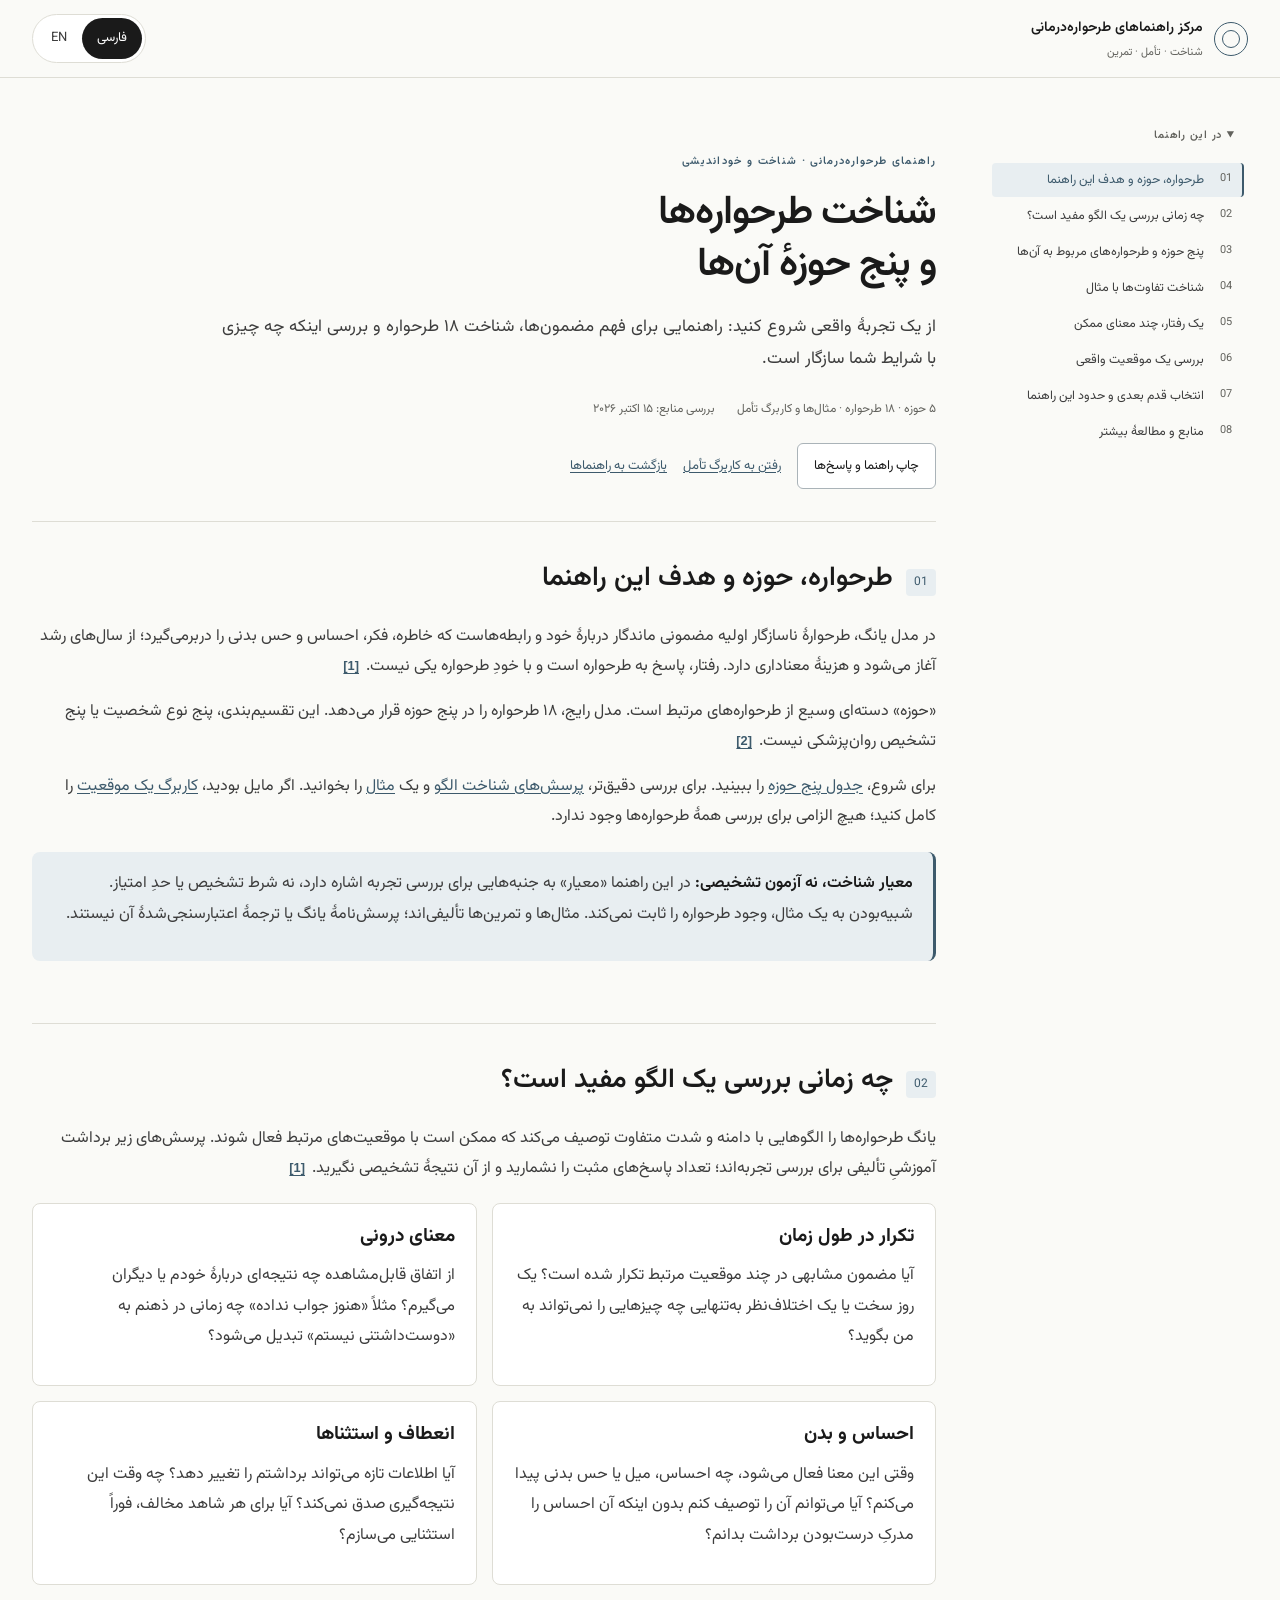
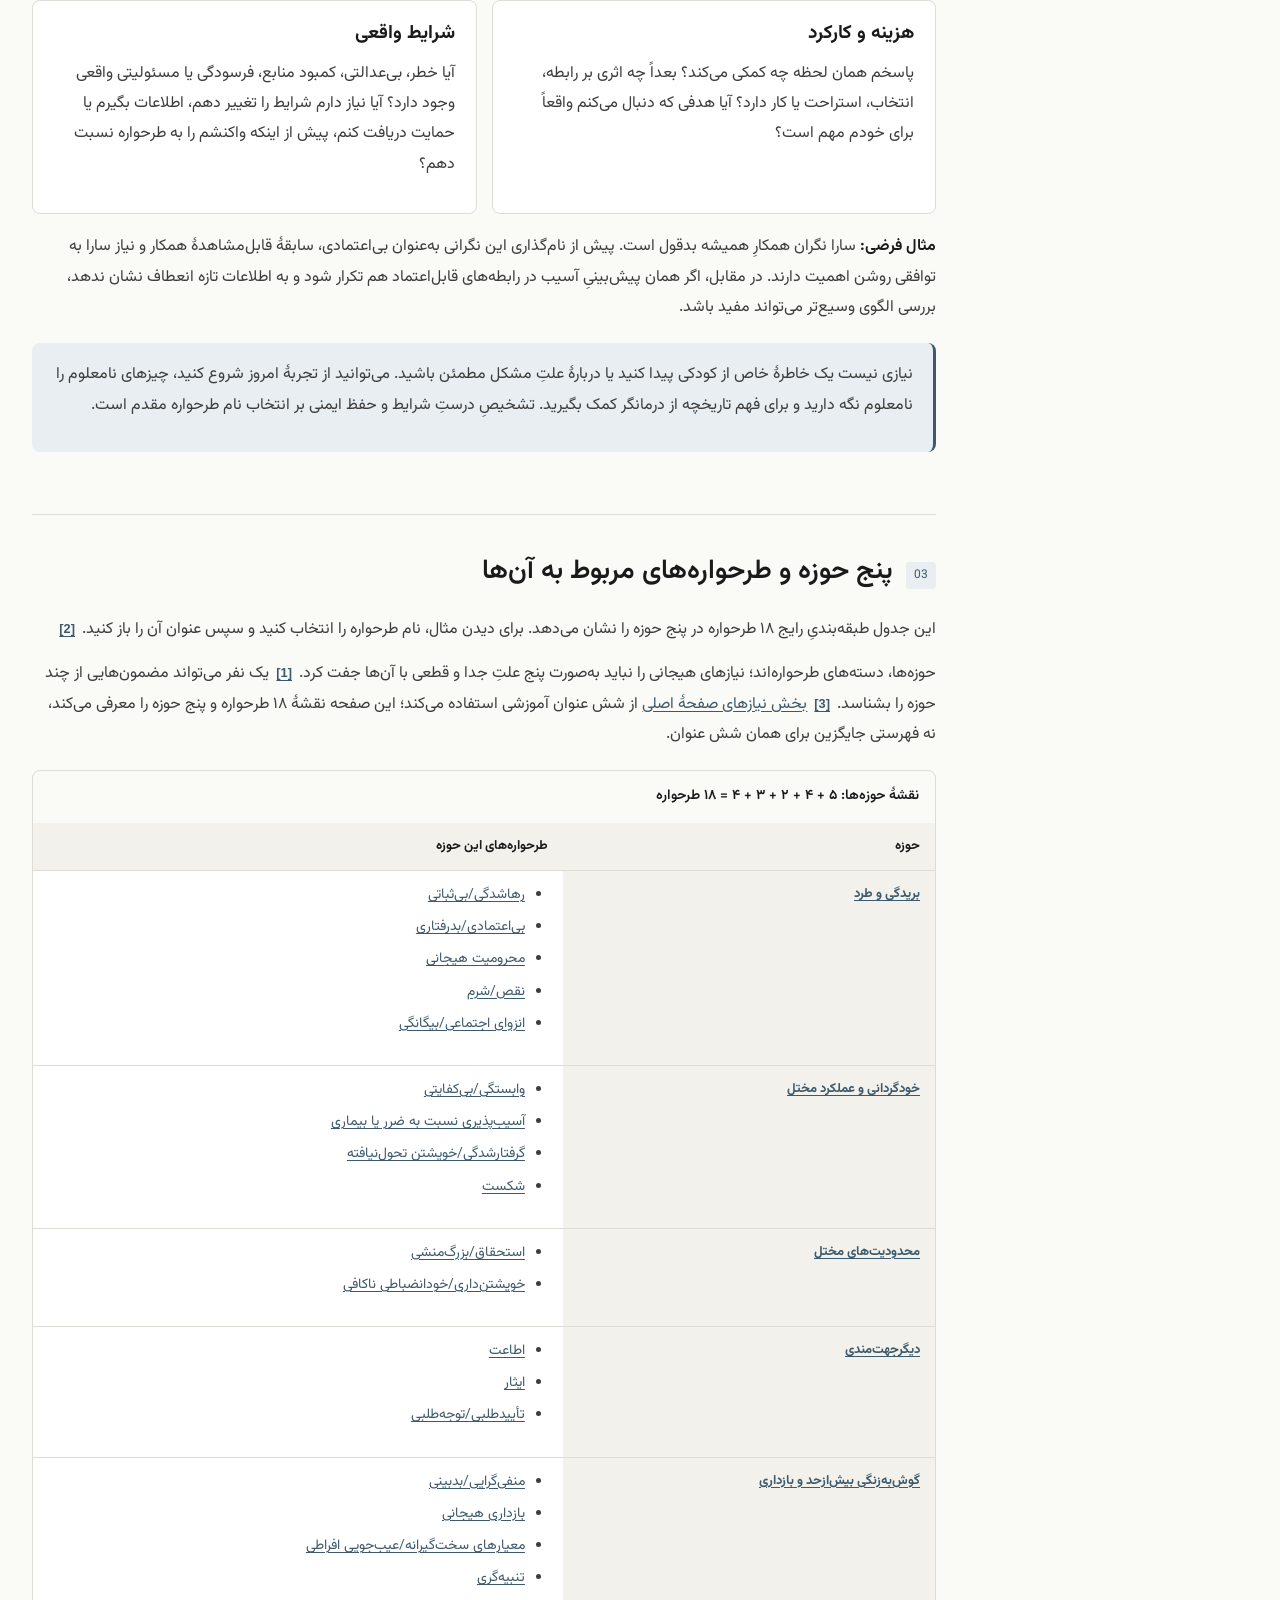
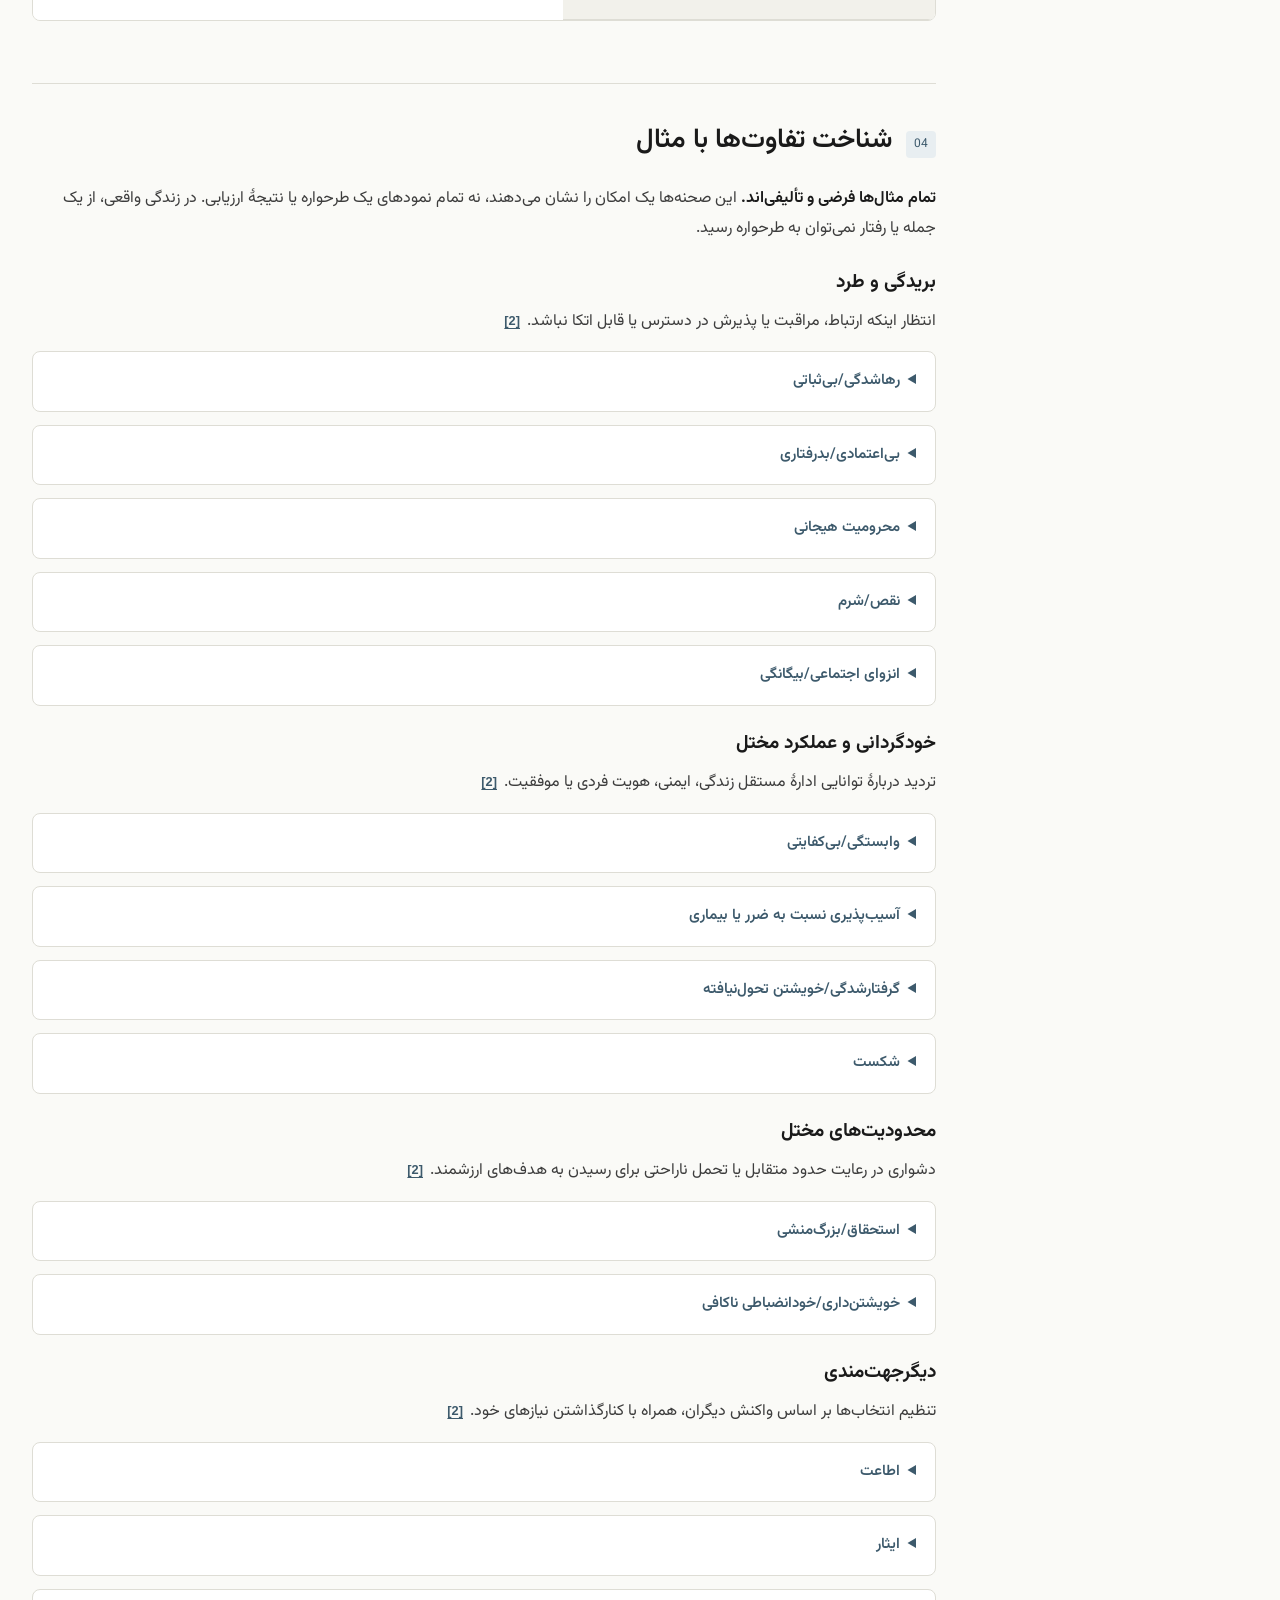
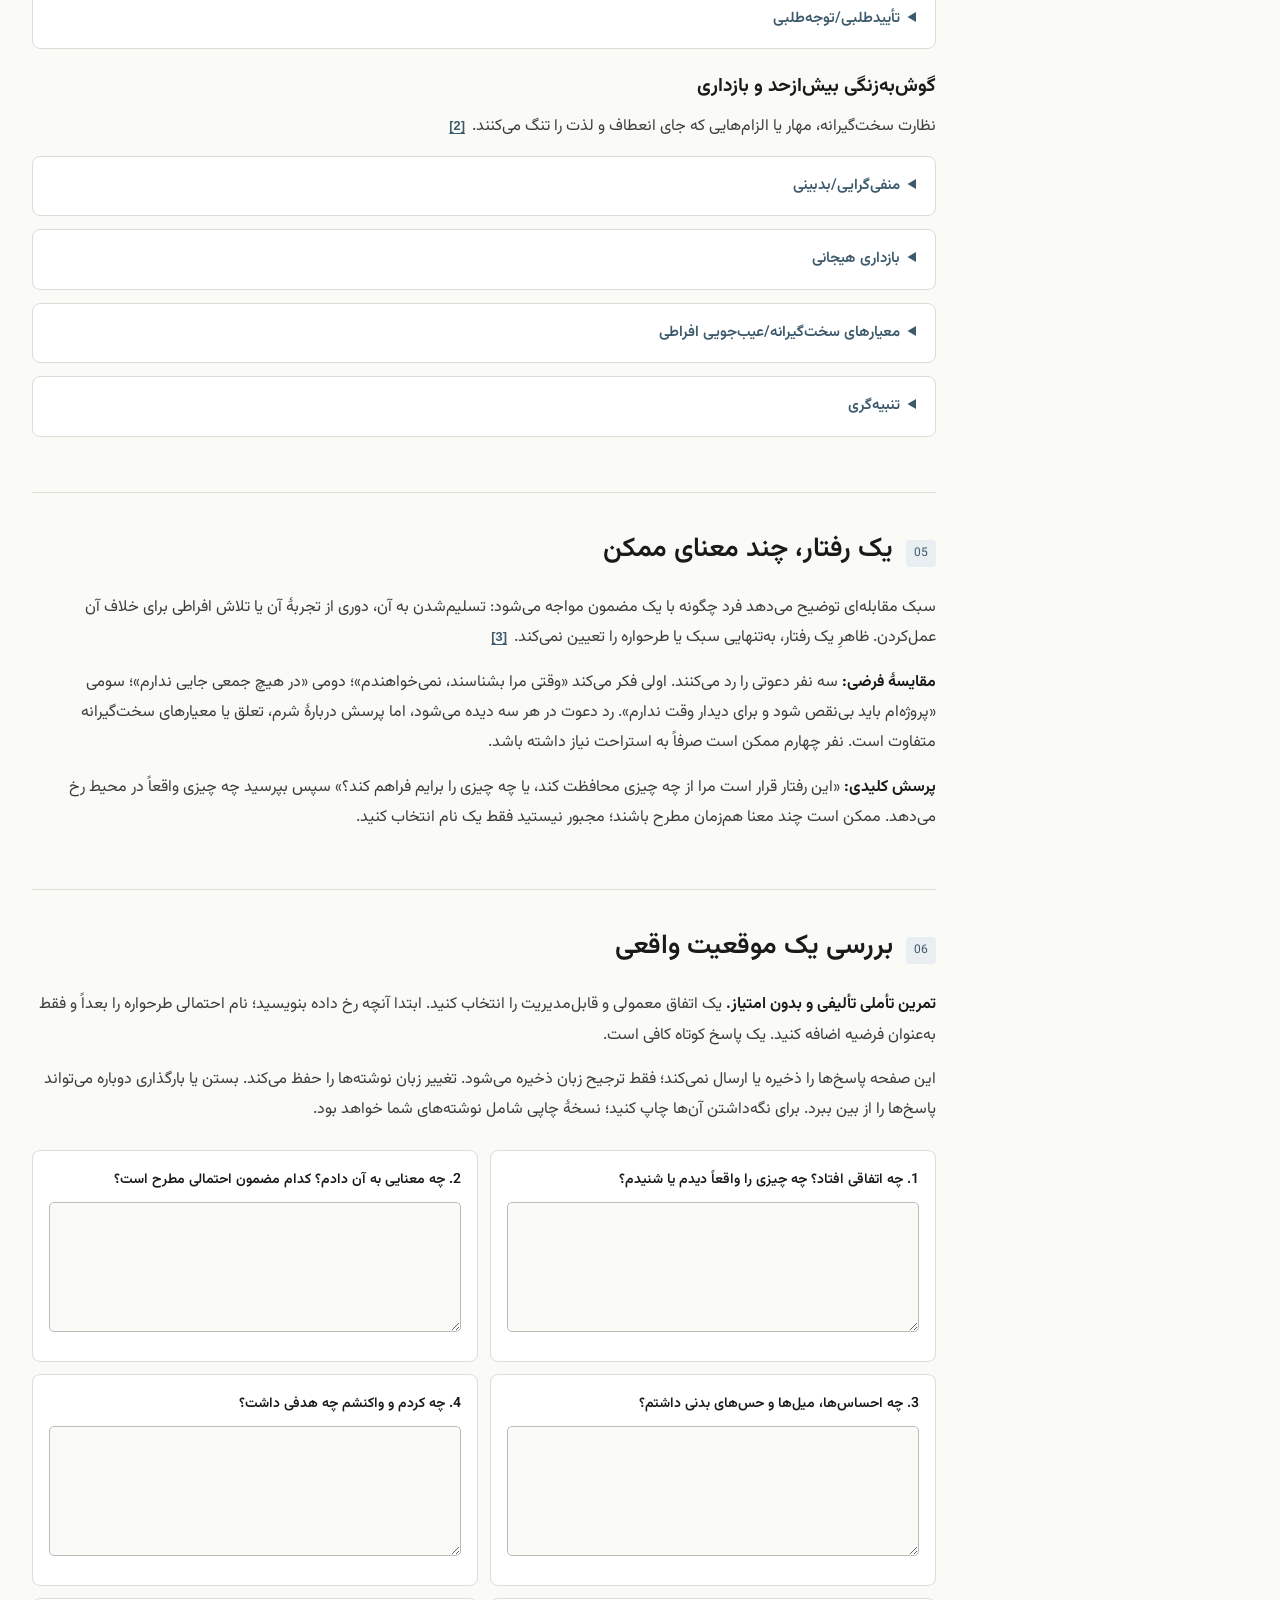
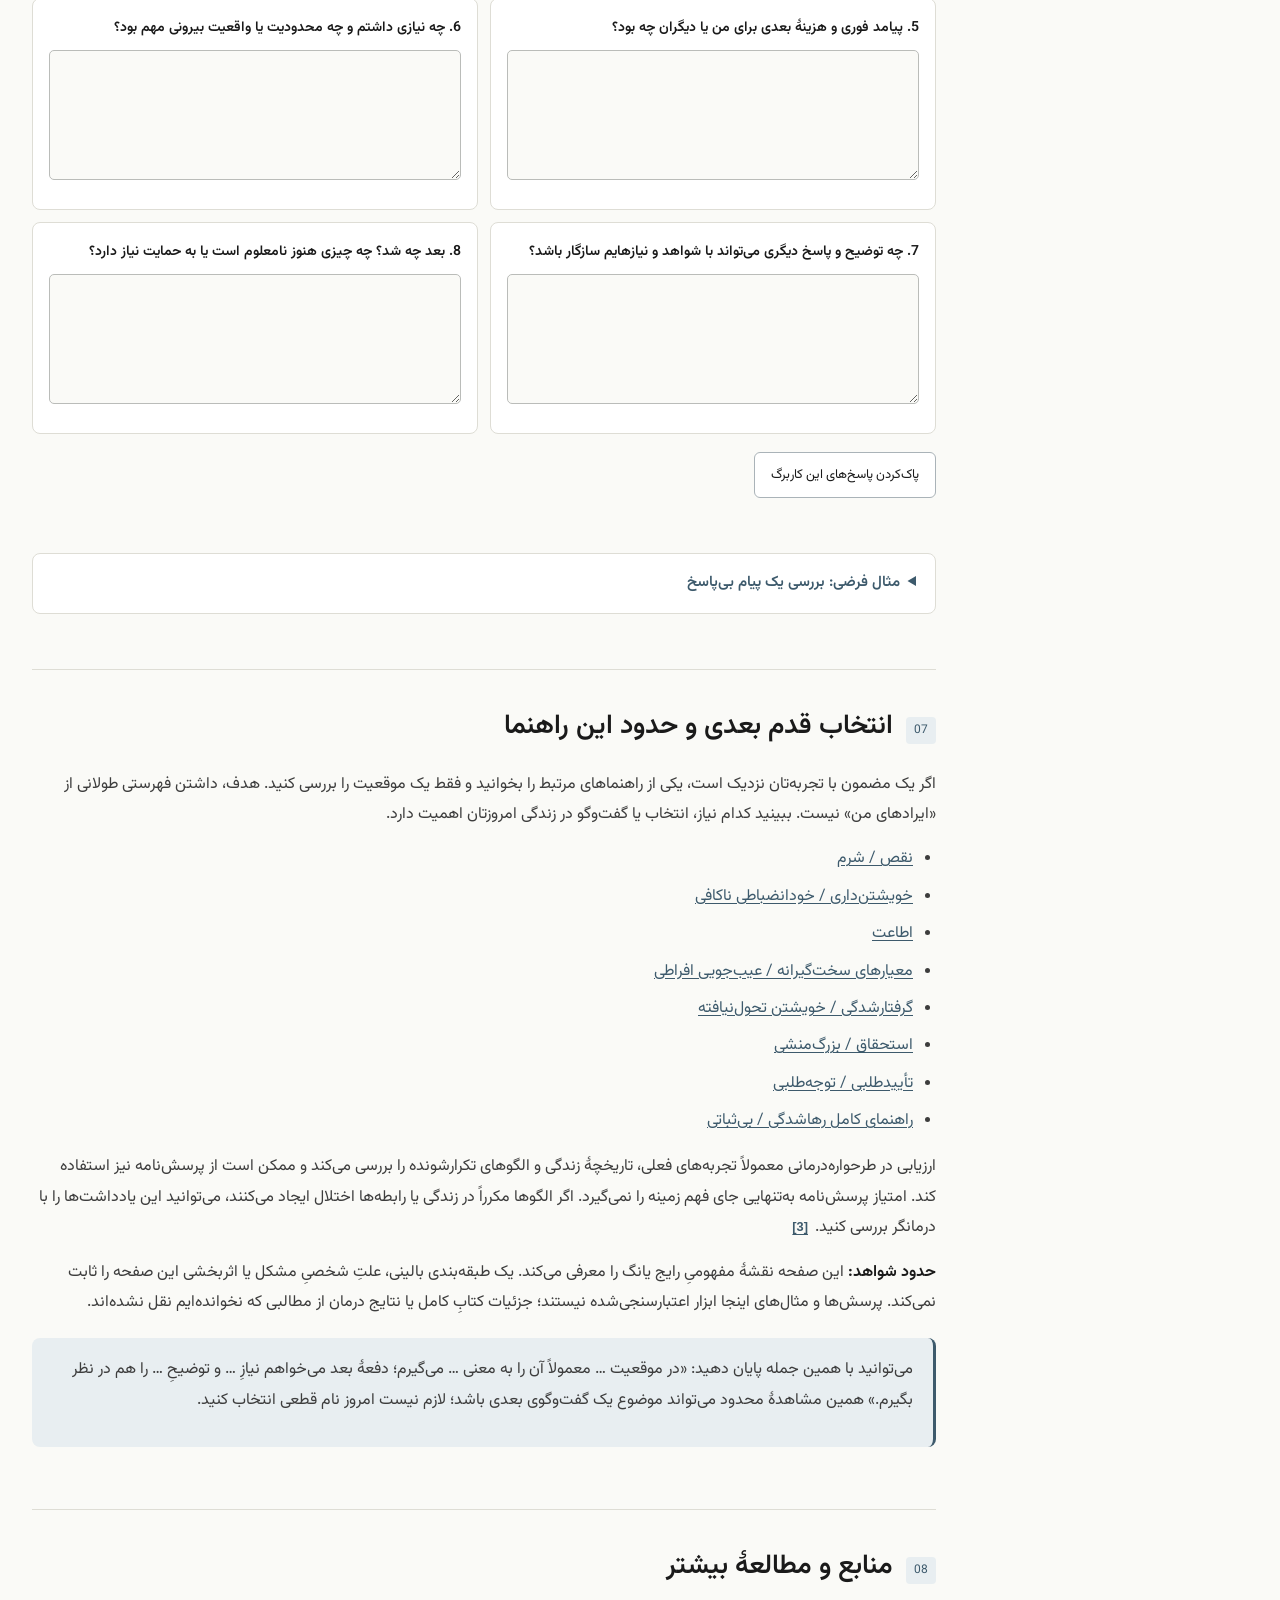
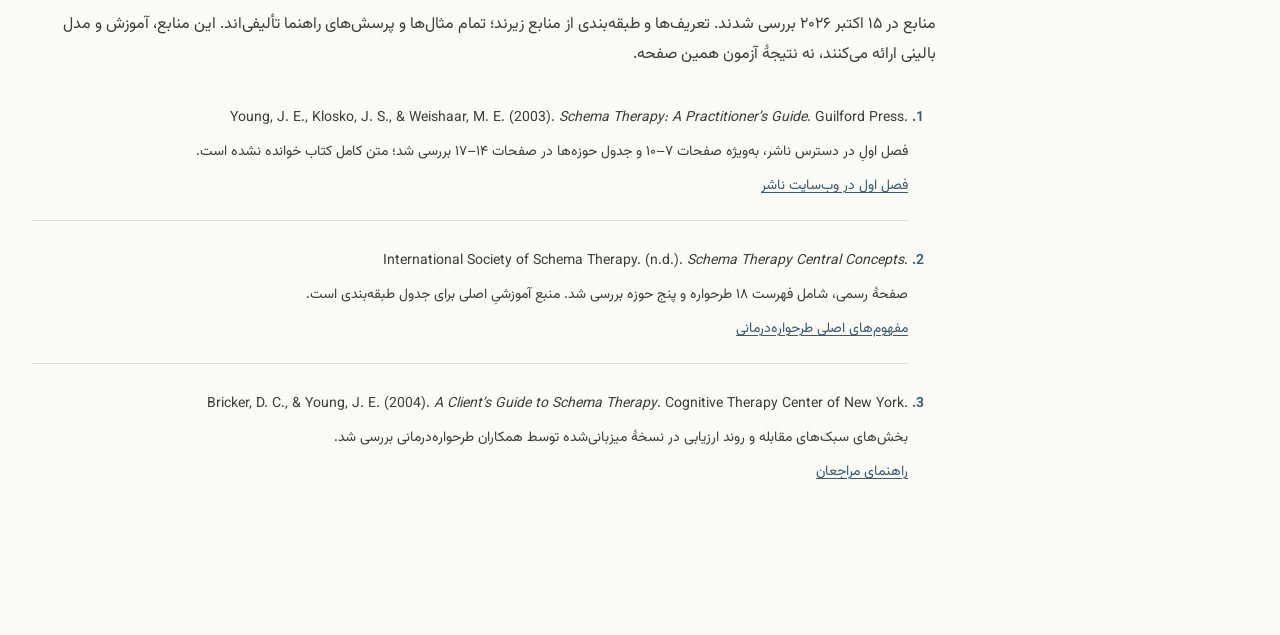
==== commit 69e5df6b: "Add evidence record for abandonment/instability schema with comprehensive source review and editoria" ====
--- a/Guide to Schema Domains and Recognition.html
+++ b/Guide to Schema Domains and Recognition.html
@@ -56,7 +56,7 @@
 <div class="callout"><p class="content-fa" lang="fa">نیازی نیست یک خاطرهٔ خاص از کودکی پیدا کنید یا دربارهٔ علتِ مشکل مطمئن باشید. می‌توانید از تجربهٔ امروز شروع کنید، چیزهای نامعلوم را نامعلوم نگه دارید و برای فهم تاریخچه از درمانگر کمک بگیرید. تشخیصِ درستِ شرایط و حفظ ایمنی بر انتخاب نام طرحواره مقدم است.</p><p class="content-en" lang="en">You do not need to find a particular childhood memory or be certain of the cause. Start with present experience, leave unknowns open, and seek help exploring your history if useful. Understanding the actual circumstances and protecting safety take priority over choosing a schema name.</p>
 </div></section>
 <section id="sec-3"><div class="section-head"><span class="section-num">03</span><h2><span class="content-fa" lang="fa">پنج حوزه و طرحواره‌های مربوط به آن‌ها</span><span class="content-en" lang="en">The five domains and their schemas</span></h2></div><p class="content-fa" lang="fa">این جدول طبقه‌بندیِ رایج ۱۸ طرحواره در پنج حوزه را نشان می‌دهد. برای دیدن مثال، نام طرحواره را انتخاب کنید و سپس عنوان آن را باز کنید. <a class="citation" href="#ref-2"><bdi dir="ltr">[2]</bdi></a></p><p class="content-en" lang="en">This table shows the familiar classification of 18 schemas in five domains. Select a schema name to reach its illustration, then expand its title. <a class="citation" href="#ref-2"><bdi dir="ltr">[2]</bdi></a></p><p class="content-fa" lang="fa">حوزه‌ها، دسته‌های طرحواره‌اند؛ نیازهای هیجانی را نباید به‌صورت پنج علتِ جدا و قطعی با آن‌ها جفت کرد. <a class="citation" href="#ref-1"><bdi dir="ltr">[1]</bdi></a> یک نفر می‌تواند مضمون‌هایی از چند حوزه را بشناسد. <a class="citation" href="#ref-3"><bdi dir="ltr">[3]</bdi></a> <a href="./index.html#needs-title">بخش نیازهای صفحهٔ اصلی</a> از شش عنوان آموزشی استفاده می‌کند؛ این صفحه نقشهٔ ۱۸ طرحواره و پنج حوزه را معرفی می‌کند، نه فهرستی جایگزین برای همان شش عنوان.</p><p class="content-en" lang="en">Domains group schemas; they should not be paired with emotional needs as five separate, definite causes. <a class="citation" href="#ref-1"><bdi dir="ltr">[1]</bdi></a> One person may recognize themes across several domains. <a class="citation" href="#ref-3"><bdi dir="ltr">[3]</bdi></a> The <a href="./index.html#needs-title">hub’s needs overview</a> uses six educational headings; this page introduces the 18-schema, five-domain map, not a replacement list for those six headings.</p><div class="table-wrap" tabindex="0" role="region" aria-labelledby="domain-map-caption"><table id="domain-map"><caption id="domain-map-caption"><span class="content-fa" lang="fa">نقشهٔ حوزه‌ها: ۵ + ۴ + ۲ + ۳ + ۴ = ۱۸ طرحواره</span><span class="content-en" lang="en">Domain map: 5 + 4 + 2 + 3 + 4 = 18 schemas</span></caption><thead><tr><th scope="col"><span class="content-fa" lang="fa">حوزه</span><span class="content-en" lang="en">Domain</span></th><th scope="col"><span class="content-fa" lang="fa">طرحواره‌های این حوزه</span><span class="content-en" lang="en">Schemas in this domain</span></th></tr></thead><tbody><tr data-domain="domain-disconnection"><th scope="row"><a href="#domain-disconnection"><span class="content-fa" lang="fa">بریدگی و طرد</span><span class="content-en" lang="en">Disconnection &amp; Rejection</span></a></th><td><ul><li><a href="#schema-abandonment"><span class="content-fa" lang="fa">رهاشدگی/بی‌ثباتی</span><span class="content-en" lang="en">Abandonment / Instability</span></a></li><li><a href="#schema-mistrust"><span class="content-fa" lang="fa">بی‌اعتمادی/بدرفتاری</span><span class="content-en" lang="en">Mistrust / Abuse</span></a></li><li><a href="#schema-emotional-deprivation"><span class="content-fa" lang="fa">محرومیت هیجانی</span><span class="content-en" lang="en">Emotional Deprivation</span></a></li><li><a href="#schema-defectiveness"><span class="content-fa" lang="fa">نقص/شرم</span><span class="content-en" lang="en">Defectiveness / Shame</span></a></li><li><a href="#schema-social-isolation"><span class="content-fa" lang="fa">انزوای اجتماعی/بیگانگی</span><span class="content-en" lang="en">Social Isolation / Alienation</span></a></li></ul></td></tr><tr data-domain="domain-autonomy"><th scope="row"><a href="#domain-autonomy"><span class="content-fa" lang="fa">خودگردانی و عملکرد مختل</span><span class="content-en" lang="en">Impaired Autonomy &amp; Performance</span></a></th><td><ul><li><a href="#schema-dependence"><span class="content-fa" lang="fa">وابستگی/بی‌کفایتی</span><span class="content-en" lang="en">Dependence / Incompetence</span></a></li><li><a href="#schema-vulnerability"><span class="content-fa" lang="fa">آسیب‌پذیری نسبت به ضرر یا بیماری</span><span class="content-en" lang="en">Vulnerability to Harm or Illness</span></a></li><li><a href="#schema-enmeshment"><span class="content-fa" lang="fa">گرفتارشدگی/خویشتن تحول‌نیافته</span><span class="content-en" lang="en">Enmeshment / Undeveloped Self</span></a></li><li><a href="#schema-failure"><span class="content-fa" lang="fa">شکست</span><span class="content-en" lang="en">Failure</span></a></li></ul></td></tr><tr data-domain="domain-limits"><th scope="row"><a href="#domain-limits"><span class="content-fa" lang="fa">محدودیت‌های مختل</span><span class="content-en" lang="en">Impaired Limits</span></a></th><td><ul><li><a href="#schema-entitlement"><span class="content-fa" lang="fa">استحقاق/بزرگ‌منشی</span><span class="content-en" lang="en">Entitlement / Grandiosity</span></a></li><li><a href="#schema-insufficient-self-control"><span class="content-fa" lang="fa">خویشتن‌داری/خودانضباطی ناکافی</span><span class="content-en" lang="en">Insufficient Self-Control / Self-Discipline</span></a></li></ul></td></tr><tr data-domain="domain-other-directedness"><th scope="row"><a href="#domain-other-directedness"><span class="content-fa" lang="fa">دیگرجهت‌مندی</span><span class="content-en" lang="en">Other-Directedness</span></a></th><td><ul><li><a href="#schema-subjugation"><span class="content-fa" lang="fa">اطاعت</span><span class="content-en" lang="en">Subjugation</span></a></li><li><a href="#schema-self-sacrifice"><span class="content-fa" lang="fa">ایثار</span><span class="content-en" lang="en">Self-Sacrifice</span></a></li><li><a href="#schema-approval-seeking"><span class="content-fa" lang="fa">تأییدطلبی/توجه‌طلبی</span><span class="content-en" lang="en">Approval-Seeking / Recognition-Seeking</span></a></li></ul></td></tr><tr data-domain="domain-overvigilance"><th scope="row"><a href="#domain-overvigilance"><span class="content-fa" lang="fa">گوش‌به‌زنگی بیش‌ازحد و بازداری</span><span class="content-en" lang="en">Overvigilance &amp; Inhibition</span></a></th><td><ul><li><a href="#schema-negativity"><span class="content-fa" lang="fa">منفی‌گرایی/بدبینی</span><span class="content-en" lang="en">Negativity / Pessimism</span></a></li><li><a href="#schema-emotional-inhibition"><span class="content-fa" lang="fa">بازداری هیجانی</span><span class="content-en" lang="en">Emotional Inhibition</span></a></li><li><a href="#schema-unrelenting-standards"><span class="content-fa" lang="fa">معیارهای سخت‌گیرانه/عیب‌جویی افراطی</span><span class="content-en" lang="en">Unrelenting Standards / Hypercriticalness</span></a></li><li><a href="#schema-punitiveness"><span class="content-fa" lang="fa">تنبیه‌گری</span><span class="content-en" lang="en">Punitiveness</span></a></li></ul></td></tr></tbody></table></div></section>
-<section id="sec-4"><div class="section-head"><span class="section-num">04</span><h2><span class="content-fa" lang="fa">شناخت تفاوت‌ها با مثال</span><span class="content-en" lang="en">Understanding the differences through examples</span></h2></div><p class="content-fa" lang="fa"><strong>تمام مثال‌ها فرضی و تألیفی‌اند.</strong> این صحنه‌ها یک امکان را نشان می‌دهند، نه تمام نمودهای یک طرحواره یا نتیجهٔ ارزیابی. در زندگی واقعی، از یک جمله یا رفتار نمی‌توان به طرحواره رسید.</p><p class="content-en" lang="en"><strong>All examples are fictional and original.</strong> Each scene illustrates one possibility, not every expression of a schema or an assessment result. In real life, one sentence or action cannot establish a schema.</p><h3 id="domain-disconnection"><span class="content-fa" lang="fa">بریدگی و طرد</span><span class="content-en" lang="en">Disconnection &amp; Rejection</span></h3><p class="content-fa" lang="fa">انتظار اینکه ارتباط، مراقبت یا پذیرش در دسترس یا قابل اتکا نباشد. <a class="citation" href="#ref-2"><bdi dir="ltr">[2]</bdi></a></p><p class="content-en" lang="en">Expecting connection, care, or acceptance to be unavailable or unreliable. <a class="citation" href="#ref-2"><bdi dir="ltr">[2]</bdi></a></p><details class="schema-example" id="schema-abandonment"><summary><span class="content-fa" lang="fa">رهاشدگی/بی‌ثباتی</span><span class="content-en" lang="en">Abandonment / Instability</span></summary><div class="detail-body"><p class="content-fa" lang="fa"><strong>مثال فرضی:</strong> شریک عاطفی لیلا به‌دلیل تأخیر قطار، تماس معمول عصرانه را عقب می‌اندازد. لیلا فکر می‌کند: «دارد از من فاصله می‌گیرد؛ از دستش خواهم داد» و با وجود ارتباط عموماً قابل اتکایشان، پشت سر هم پیام می‌فرستد.</p><p class="content-en" lang="en"><strong>Fictional example:</strong> Leila&#x27;s partner postpones their usual evening call because of a delayed train. Leila thinks, ‘They are pulling away; I will lose them,’ and sends repeated messages despite their generally reliable contact.</p><p class="content-fa" lang="fa"><strong>برای تأمل:</strong> آیا ترس اصلی من این است که این فرد دیگر در کنارم نباشد؟</p><p class="content-en" lang="en"><strong>To consider:</strong> Am I mainly afraid that this person will stop being there for me?</p></div></details><details class="schema-example" id="schema-mistrust"><summary><span class="content-fa" lang="fa">بی‌اعتمادی/بدرفتاری</span><span class="content-en" lang="en">Mistrust / Abuse</span></summary><div class="detail-body"><p class="content-fa" lang="fa"><strong>مثال فرضی:</strong> همکاری پیشنهاد می‌دهد در آماده‌کردن ارائه به امیر کمک کند. امیر فرض می‌کند: «ایده‌هایم را می‌دزدد و آبرویم را می‌برد» و پیش از بررسی شواهد این انتظار، اطلاعات معمول پروژه را در اختیار او نمی‌گذارد.</p><p class="content-en" lang="en"><strong>Fictional example:</strong> A colleague offers to help Amir prepare a presentation. Amir assumes, ‘They will steal my ideas and embarrass me,’ and withholds ordinary project information before checking whether there is evidence for that expectation.</p><p class="content-fa" lang="fa"><strong>برای تأمل:</strong> چه شواهدی از آسیب‌رساندن عمدی وجود دارد و چه بخشی هنوز فقط انتظار من است؟</p><p class="content-en" lang="en"><strong>To consider:</strong> What evidence suggests deliberate harm, and what remains an expectation?</p></div></details><details class="schema-example" id="schema-emotional-deprivation"><summary><span class="content-fa" lang="fa">محرومیت هیجانی</span><span class="content-en" lang="en">Emotional Deprivation</span></summary><div class="detail-body"><p class="content-fa" lang="fa"><strong>مثال فرضی:</strong> پس از روزی دشوار، دوست ندا حالش را می‌پرسد. ندا فکر می‌کند: «هیچ‌کس واقعاً مرا درک نمی‌کند یا دلگرمم نمی‌کند»، می‌گوید همه‌چیز خوب است و بدون گفتن آنچه گذشته، می‌رود.</p><p class="content-en" lang="en"><strong>Fictional example:</strong> After a difficult day, Neda&#x27;s friend asks how she is. Neda thinks, ‘No one will really understand or comfort me,’ says everything is fine, and leaves without sharing what happened.</p><p class="content-fa" lang="fa"><strong>برای تأمل:</strong> آیا حتی وقتی کسی در زندگی‌ام می‌ماند، انتظار دارم توجه و حمایت عاطفی دریافت نکنم؟</p><p class="content-en" lang="en"><strong>To consider:</strong> Do I expect care to be missing even when someone stays in my life?</p></div></details><details class="schema-example" id="schema-defectiveness"><summary><span class="content-fa" lang="fa">نقص/شرم</span><span class="content-en" lang="en">Defectiveness / Shame</span></summary><div class="detail-body"><p class="content-fa" lang="fa"><strong>مثال فرضی:</strong> سام در گفت‌وگویی دوستانه از اشتباهی معمول در کارش می‌گوید. بعد فکر می‌کند: «حالا می‌بینند که خودِ من ایراد دارم» و به‌جای دیدن اشتباه به‌عنوان یک اتفاق، از جمع دوری می‌کند.</p><p class="content-en" lang="en"><strong>Fictional example:</strong> During a friendly conversation, Sam mentions an ordinary mistake at work. Later Sam thinks, ‘Now they can see what is wrong with me,’ and avoids the group rather than treating the mistake as one event.</p><p class="content-fa" lang="fa"><strong>برای تأمل:</strong> آیا یک رفتار را ارزیابی می‌کنم یا آن را نشانهٔ پذیرفتنی‌نبودن تمام وجودم می‌دانم؟</p><p class="content-en" lang="en"><strong>To consider:</strong> Am I judging one action, or treating it as proof that my whole self is unacceptable?</p><p><a href="./Interactive%20Guide%20to%20the%20Defectiveness%20Shame%20Schema.html"><span class="content-fa" lang="fa">رفتن به راهنمای نقص / شرم</span><span class="content-en" lang="en">Open the Defectiveness / Shame guide</span></a></p></div></details><details class="schema-example" id="schema-social-isolation"><summary><span class="content-fa" lang="fa">انزوای اجتماعی/بیگانگی</span><span class="content-en" lang="en">Social Isolation / Alienation</span></summary><div class="detail-body"><p class="content-fa" lang="fa"><strong>مثال فرضی:</strong> فرید در جمع کتاب‌خوانی محله متوجه می‌شود دو نفر علاقه‌ای مشترک دارند که او ندارد. نتیجه می‌گیرد: «همه به این جمع تعلق دارند جز من» و با وجود چند گفت‌وگوی صمیمانه، دعوت بعدی را رد می‌کند.</p><p class="content-en" lang="en"><strong>Fictional example:</strong> At a neighborhood reading group, Farid notices two people share an interest he does not. He concludes, ‘Everyone belongs here except me,’ and declines another invitation despite several welcoming conversations.</p><p class="content-fa" lang="fa"><strong>برای تأمل:</strong> آیا احساس اصلی «من به این جمع تعلق ندارم» است، حتی بدون اینکه خودم را پایین‌تر بدانم؟</p><p class="content-en" lang="en"><strong>To consider:</strong> Is the central feeling ‘I do not belong,’ even without believing I am inferior?</p></div></details><h3 id="domain-autonomy"><span class="content-fa" lang="fa">خودگردانی و عملکرد مختل</span><span class="content-en" lang="en">Impaired Autonomy &amp; Performance</span></h3><p class="content-fa" lang="fa">تردید دربارهٔ توانایی ادارهٔ مستقل زندگی، ایمنی، هویت فردی یا موفقیت. <a class="citation" href="#ref-2"><bdi dir="ltr">[2]</bdi></a></p><p class="content-en" lang="en">Doubting independent functioning, safety, identity, or achievement. <a class="citation" href="#ref-2"><bdi dir="ltr">[2]</bdi></a></p><details class="schema-example" id="schema-dependence"><summary><span class="content-fa" lang="fa">وابستگی/بی‌کفایتی</span><span class="content-en" lang="en">Dependence / Incompetence</span></summary><div class="detail-body"><p class="content-fa" lang="fa"><strong>مثال فرضی:</strong> مینا باید برای تعمیر معمولی وقت بگیرد و راهنمای روشنی هم در دسترس است. فکر می‌کند: «نمی‌توانم از پسش بربیایم مگر کسی به‌جایم تصمیم بگیرد» و منتظر می‌ماند تا برادرش تک‌تک انتخاب‌های معمول را انجام دهد.</p><p class="content-en" lang="en"><strong>Fictional example:</strong> Mina needs to book a routine repair with clear instructions available. She thinks, ‘I cannot handle this without someone deciding for me,’ and waits for her brother to make each ordinary choice.</p><p class="content-fa" lang="fa"><strong>برای تأمل:</strong> آیا به توانایی‌ام برای ادارهٔ کارهای روزمره تردید دارم یا فقط به اطلاعات مشخصی نیاز دارم؟</p><p class="content-en" lang="en"><strong>To consider:</strong> Do I doubt my ability to manage everyday tasks, rather than just needing specific information?</p></div></details><details class="schema-example" id="schema-vulnerability"><summary><span class="content-fa" lang="fa">آسیب‌پذیری نسبت به ضرر یا بیماری</span><span class="content-en" lang="en">Vulnerability to Harm or Illness</span></summary><div class="detail-body"><p class="content-fa" lang="fa"><strong>مثال فرضی:</strong> رضا پیش از سفری معمول با قطار، حادثه‌ای بزرگ را تصور می‌کند و فکر می‌کند: «فاجعه در راه است و نمی‌توانم از پسش بربیایم.» بارها گزارش‌ها را بررسی می‌کند و بدون هشدار مشخصی سفر را لغو می‌کند.</p><p class="content-en" lang="en"><strong>Fictional example:</strong> Before an ordinary train trip, Reza imagines a major accident and thinks, ‘Disaster is about to happen, and I will not cope.’ He repeatedly checks reports and cancels despite no specific warning.</p><p class="content-fa" lang="fa"><strong>برای تأمل:</strong> آیا فراتر از شواهد موجود انتظار فاجعه دارم، یا نگرانی اصلی‌ام قضاوت دیگران است؟</p><p class="content-en" lang="en"><strong>To consider:</strong> Am I expecting catastrophe beyond the available evidence, rather than mainly fearing others&#x27; judgment?</p></div></details><details class="schema-example" id="schema-enmeshment"><summary><span class="content-fa" lang="fa">گرفتارشدگی/خویشتن تحول‌نیافته</span><span class="content-en" lang="en">Enmeshment / Undeveloped Self</span></summary><div class="detail-body"><p class="content-fa" lang="fa"><strong>مثال فرضی:</strong> سارا هنگام انتخاب کلاس عصرانه می‌تواند سلیقهٔ خواهرش را توصیف کند، اما شناخت خواستهٔ خودش برایش دشوار است. فکر می‌کند: «اگر چیز متفاوتی بخواهم، دیگر نمی‌توانیم صمیمی بمانیم» و از علاقه‌ای که مشترک نیست صرف‌نظر می‌کند.</p><p class="content-en" lang="en"><strong>Fictional example:</strong> When choosing an evening class, Sara can describe her sister&#x27;s preferences but struggles to identify her own. She thinks, ‘Wanting something separate means we cannot stay close,’ and abandons an interest they do not share.</p><p class="content-fa" lang="fa"><strong>برای تأمل:</strong> آیا می‌توانم در کنار حفظ صمیمیت با افراد مهم زندگی‌ام، خواسته‌های خودم را هم بشناسم؟</p><p class="content-en" lang="en"><strong>To consider:</strong> Can I recognize my own preferences while remaining close to important people?</p><p><a href="./Interactive%20Guide%20to%20the%20Enmeshment%20Undeveloped%20Self%20Schema.html"><span class="content-fa" lang="fa">راهنمای کامل گرفتارشدگی / خویشتن تحول‌نیافته</span><span class="content-en" lang="en">Full Enmeshment / Undeveloped Self guide</span></a></p></div></details><details class="schema-example" id="schema-failure"><summary><span class="content-fa" lang="fa">شکست</span><span class="content-en" lang="en">Failure</span></summary><div class="detail-body"><p class="content-fa" lang="fa"><strong>مثال فرضی:</strong> دانیال دربارهٔ تکلیفی آموزشی بازخورد مفیدی می‌گیرد، درحالی‌که هم‌کلاسی‌ها مطمئن به نظر می‌رسند. فکر می‌کند: «همیشه از آن‌ها کم‌موفقیت‌تر خواهم بود» و با وجود ادارهٔ مناسب مسئولیت‌های روزمره، دیگر برای فرصت‌های تازه اقدام نمی‌کند.</p><p class="content-en" lang="en"><strong>Fictional example:</strong> Daniel receives useful feedback on a training assignment while classmates appear confident. He thinks, ‘I will always achieve less than they do,’ and stops applying for opportunities despite managing everyday responsibilities competently.</p><p class="content-fa" lang="fa"><strong>برای تأمل:</strong> آیا ترسم دربارهٔ موفقیت در مقایسه با همتایان است، یا دربارهٔ ادارهٔ زندگی روزمره؟</p><p class="content-en" lang="en"><strong>To consider:</strong> Is the fear about achievement compared with peers, rather than managing daily life?</p></div></details><h3 id="domain-limits"><span class="content-fa" lang="fa">محدودیت‌های مختل</span><span class="content-en" lang="en">Impaired Limits</span></h3><p class="content-fa" lang="fa">دشواری در رعایت حدود متقابل یا تحمل ناراحتی برای رسیدن به هدف‌های ارزشمند. <a class="citation" href="#ref-2"><bdi dir="ltr">[2]</bdi></a></p><p class="content-en" lang="en">Difficulty with reciprocal limits or tolerating discomfort for valued goals. <a class="citation" href="#ref-2"><bdi dir="ltr">[2]</bdi></a></p><details class="schema-example" id="schema-entitlement"><summary><span class="content-fa" lang="fa">استحقاق/بزرگ‌منشی</span><span class="content-en" lang="en">Entitlement / Grandiosity</span></summary><div class="detail-body"><p class="content-fa" lang="fa"><strong>مثال فرضی:</strong> یک کارگاه مشترک برای همه سقف یکسانی برای رزرو دارد. آرمان فکر می‌کند: «پروژهٔ من مهم‌تر است؛ این محدودیت نباید شامل من شود» و با وجود آگاهی از نیاز دیگران، زمان‌های بیشتری رزرو می‌کند.</p><p class="content-en" lang="en"><strong>Fictional example:</strong> A shared studio gives everyone the same booking limit. Arman thinks, ‘My project matters more, so the limit should not apply to me,’ and takes extra slots despite knowing others also need them.</p><p class="content-fa" lang="fa"><strong>برای تأمل:</strong> آیا برای خودم استثنایی می‌خواهم که حاضر نیستم برای دیگران بپذیرم؟</p><p class="content-en" lang="en"><strong>To consider:</strong> Am I claiming an exception for myself that I would not accept for others?</p><p><a href="./Interactive%20Guide%20to%20the%20Entitlement%20Grandiosity%20Schema.html"><span class="content-fa" lang="fa">راهنمای کامل استحقاق / بزرگ‌منشی</span><span class="content-en" lang="en">Full Entitlement / Grandiosity guide</span></a></p></div></details><details class="schema-example" id="schema-insufficient-self-control"><summary><span class="content-fa" lang="fa">خویشتن‌داری/خودانضباطی ناکافی</span><span class="content-en" lang="en">Insufficient Self-Control / Self-Discipline</span></summary><div class="detail-body"><p class="content-fa" lang="fa"><strong>مثال فرضی:</strong> رؤیا می‌خواهد فرم ساده‌ای مربوط به امور خانه را تکمیل کند، اما خیلی زود بی‌حوصلگی برایش تحمل‌ناپذیر می‌شود. فکر می‌کند: «همین حالا باید از این حس خلاص شوم»، بارها سراغ ویدئو می‌رود و مهلتی را که واقعاً می‌خواست رعایت کند از دست می‌دهد.</p><p class="content-en" lang="en"><strong>Fictional example:</strong> Roya wants to complete a manageable household form, but boredom quickly feels unbearable. She thinks, ‘I need relief now,’ switches to videos repeatedly, and misses a deadline she genuinely wanted to meet.</p><p class="content-fa" lang="fa"><strong>برای تأمل:</strong> آیا فرار از ناراحتی بارها بر هدفی که خودم انتخاب کرده‌ام غلبه می‌کند، و چه عوامل دیگری ممکن است این وضعیت را توضیح دهند؟</p><p class="content-en" lang="en"><strong>To consider:</strong> Is escaping discomfort repeatedly overriding a goal I chose, and what other factors could explain this?</p><p><a href="./Interactive%20Guide%20to%20the%20Insufficient%20Self%20Control%20Self%20Discipline%20Schema.html"><span class="content-fa" lang="fa">رفتن به راهنمای خویشتن‌داری / خودانضباطی ناکافی</span><span class="content-en" lang="en">Open the Insufficient Self-Control / Self-Discipline guide</span></a></p></div></details><h3 id="domain-other-directedness"><span class="content-fa" lang="fa">دیگرجهت‌مندی</span><span class="content-en" lang="en">Other-Directedness</span></h3><p class="content-fa" lang="fa">تنظیم انتخاب‌ها بر اساس واکنش دیگران، همراه با کنارگذاشتن نیازهای خود. <a class="citation" href="#ref-2"><bdi dir="ltr">[2]</bdi></a></p><p class="content-en" lang="en">Organizing choices around others&#x27; reactions while sidelining one&#x27;s own needs. <a class="citation" href="#ref-2"><bdi dir="ltr">[2]</bdi></a></p><details class="schema-example" id="schema-subjugation"><summary><span class="content-fa" lang="fa">اطاعت</span><span class="content-en" lang="en">Subjugation</span></summary><div class="detail-body"><p class="content-fa" lang="fa"><strong>مثال فرضی:</strong> دوستی از حامد می‌خواهد برنامهٔ آخر هفته را عوض کنند. با اینکه آن دوست قبلاً مخالفت را پذیرفته است، حامد فکر می‌کند: «اگر خواسته‌ام را بگویم، عصبانی می‌شود و طردم می‌کند» و فوراً موافقت می‌کند.</p><p class="content-en" lang="en"><strong>Fictional example:</strong> A friend asks Hamed to change their weekend plan. Although the friend has accepted disagreements before, Hamed thinks, ‘If I say what I want, they will get angry and reject me,’ and immediately agrees.</p><p class="content-fa" lang="fa"><strong>برای تأمل:</strong> آیا عمدتاً از ترس خشم، تلافی یا طردشدن کوتاه می‌آیم؟</p><p class="content-en" lang="en"><strong>To consider:</strong> Am I yielding mainly because I fear anger, retaliation, or rejection?</p><p><a href="./Interactive%20Guide%20to%20the%20Subjugation%20Schema.html"><span class="content-fa" lang="fa">رفتن به راهنمای اطاعت</span><span class="content-en" lang="en">Open the Subjugation guide</span></a></p></div></details><details class="schema-example" id="schema-self-sacrifice"><summary><span class="content-fa" lang="fa">ایثار</span><span class="content-en" lang="en">Self-Sacrifice</span></summary><div class="detail-body"><p class="content-fa" lang="fa"><strong>مثال فرضی:</strong> یاسمین با وجود نیاز به استراحت، دوباره پیشنهاد می‌دهد کارهای غیرفوریِ دوستش را انجام دهد. فکر می‌کند: «اگر بگذارم او به زحمت بیفتد، خودخواه هستم» و حتی از اختصاص زمان کوتاهی به خودش احساس گناه می‌کند.</p><p class="content-en" lang="en"><strong>Fictional example:</strong> Despite needing rest, Yasmin offers to handle a friend&#x27;s nonurgent errands again. She thinks, ‘Letting them feel inconvenienced would make me selfish,’ and feels guilty about taking even a small amount of time for herself.</p><p class="content-fa" lang="fa"><strong>برای تأمل:</strong> آیا آزادانه کمک‌کردن را انتخاب می‌کنم، یا می‌خواهم از احساس گناه و ناراحتی دیگری جلوگیری کنم؟</p><p class="content-en" lang="en"><strong>To consider:</strong> Am I helping from a free choice, or to avoid guilt and another person&#x27;s discomfort?</p></div></details><details class="schema-example" id="schema-approval-seeking"><summary><span class="content-fa" lang="fa">تأییدطلبی/توجه‌طلبی</span><span class="content-en" lang="en">Approval-Seeking / Recognition-Seeking</span></summary><div class="detail-body"><p class="content-fa" lang="fa"><strong>مثال فرضی:</strong> امید پروژه‌ای خلاقانه و آرام را ترجیح می‌دهد، اما چون دیگران از عضویت در کمیته‌ای معتبر تعریف می‌کنند، آن را انتخاب می‌کند. فکر می‌کند: «تحسین آن‌ها نشان می‌دهد که ارزشمندم» و با وجود بی‌علاقگی به کار، مدام واکنش‌ها را بررسی می‌کند.</p><p class="content-en" lang="en"><strong>Fictional example:</strong> Omid prefers a quiet creative project but chooses a prestigious committee role because others praise it. He thinks, ‘Their admiration will show that I matter,’ and keeps checking reactions despite disliking the work.</p><p class="content-fa" lang="fa"><strong>برای تأمل:</strong> اگر این انتخاب هیچ تحسین یا توجهی به همراه نداشت، باز هم آن را می‌خواستم؟</p><p class="content-en" lang="en"><strong>To consider:</strong> Would I still want this choice if it brought no praise or recognition?</p><p><a href="./Interactive%20Guide%20to%20the%20Approval%20Seeking%20Recognition%20Seeking%20Schema.html"><span class="content-fa" lang="fa">راهنمای کامل تأییدطلبی / توجه‌طلبی</span><span class="content-en" lang="en">Full Approval-Seeking / Recognition-Seeking guide</span></a></p></div></details><h3 id="domain-overvigilance"><span class="content-fa" lang="fa">گوش‌به‌زنگی بیش‌ازحد و بازداری</span><span class="content-en" lang="en">Overvigilance &amp; Inhibition</span></h3><p class="content-fa" lang="fa">نظارت سخت‌گیرانه، مهار یا الزام‌هایی که جای انعطاف و لذت را تنگ می‌کنند. <a class="citation" href="#ref-2"><bdi dir="ltr">[2]</bdi></a></p><p class="content-en" lang="en">Rigid monitoring, restraint, or demands that crowd out flexibility and enjoyment. <a class="citation" href="#ref-2"><bdi dir="ltr">[2]</bdi></a></p><details class="schema-example" id="schema-negativity"><summary><span class="content-fa" lang="fa">منفی‌گرایی/بدبینی</span><span class="content-en" lang="en">Negativity / Pessimism</span></summary><div class="detail-body"><p class="content-fa" lang="fa"><strong>مثال فرضی:</strong> پس از چند جلسهٔ لذت‌بخش، گروهی تفریحی با یک مشکل زمان‌بندی روبه‌رو می‌شود. مهسا فکر می‌کند: «این ثابت می‌کند که کل گروه از هم می‌پاشد»، تجربه‌های مثبت را کم‌اهمیت می‌شمارد و تمام عصر احتمال‌های ناخوشایند را مرور می‌کند.</p><p class="content-en" lang="en"><strong>Fictional example:</strong> After several enjoyable meetings, a hobby group has one scheduling problem. Mahsa thinks, ‘This proves the whole group will fall apart,’ discounts the positive experiences, and spends the evening rehearsing everything that could go wrong.</p><p class="content-fa" lang="fa"><strong>برای تأمل:</strong> آیا مرتب اتفاق‌های خوب را کم‌اهمیت می‌شمارم و احتمال‌های منفی را محتمل‌ترین روایت می‌دانم؟</p><p class="content-en" lang="en"><strong>To consider:</strong> Am I consistently discounting what goes well while treating negative possibilities as the likely story?</p></div></details><details class="schema-example" id="schema-emotional-inhibition"><summary><span class="content-fa" lang="fa">بازداری هیجانی</span><span class="content-en" lang="en">Emotional Inhibition</span></summary><div class="detail-body"><p class="content-fa" lang="fa"><strong>مثال فرضی:</strong> الکس در دیدار دوباره با دوستانی صمیمی، تحت تأثیر قرار می‌گیرد و می‌خواهد محبت نشان دهد. فکر می‌کند: «نشان‌دادن احساس خجالت‌آور است؛ باید خودم را کنترل کنم»، فقط دربارهٔ مسائل عملی حرف می‌زند و با احساس فاصله از جمع می‌رود.</p><p class="content-en" lang="en"><strong>Fictional example:</strong> At a reunion with welcoming friends, Alex feels moved and wants to show affection. Alex thinks, ‘Showing emotion is embarrassing; I must stay composed,’ speaks only about practical matters, and leaves feeling distant.</p><p class="content-fa" lang="fa"><strong>برای تأمل:</strong> آیا حتی در موقعیت‌های به‌اندازهٔ کافی امن، احساساتی را که مایلم بیان کنم مهار می‌کنم؟</p><p class="content-en" lang="en"><strong>To consider:</strong> Do I inhibit emotion even in sufficiently safe settings where I would like to express it?</p></div></details><details class="schema-example" id="schema-unrelenting-standards"><summary><span class="content-fa" lang="fa">معیارهای سخت‌گیرانه/عیب‌جویی افراطی</span><span class="content-en" lang="en">Unrelenting Standards / Hypercriticalness</span></summary><div class="detail-body"><p class="content-fa" lang="fa"><strong>مثال فرضی:</strong> گزارش معمول پریسا با معیارهای توافق‌شده مطابقت دارد، اما او تا دیروقت به ویرایش ادامه می‌دهد. فکر می‌کند: «قابل قبول کافی نیست؛ همهٔ جزئیات باید عالی باشند» و زمانی را که می‌توانست با عزیزانش بگذراند از دست می‌دهد.</p><p class="content-en" lang="en"><strong>Fictional example:</strong> Parisa&#x27;s routine report meets the agreed requirements, but she keeps editing late into the evening. She thinks, ‘Acceptable is not enough; every detail must be excellent,’ and misses time with people she values.</p><p class="content-fa" lang="fa"><strong>برای تأمل:</strong> آیا می‌توانم معیار را با کار مورد نظر تنظیم کنم، یا الزام درونی مدام سطح انتظار را بالاتر می‌برد؟</p><p class="content-en" lang="en"><strong>To consider:</strong> Can I adjust a standard to the task, or does an internal demand keep raising the bar?</p><p><a href="./Interactive%20Guide%20to%20the%20Unrelenting%20Standards%20Hypercriticalness%20Schema.html"><span class="content-fa" lang="fa">رفتن به راهنمای معیارهای سخت‌گیرانه / عیب‌جویی افراطی</span><span class="content-en" lang="en">Open the Unrelenting Standards / Hypercriticalness guide</span></a></p></div></details><details class="schema-example" id="schema-punitiveness"><summary><span class="content-fa" lang="fa">تنبیه‌گری</span><span class="content-en" lang="en">Punitiveness</span></summary><div class="detail-body"><p class="content-fa" lang="fa"><strong>مثال فرضی:</strong> نوید قرار کم‌اهمیتی را فراموش می‌کند، عذرخواهی می‌کند و بدون پیامد ماندگاری زمان دیگری می‌گذارد. فکر می‌کند: «به‌خاطر بی‌دقتی سزاوار رنج هستم»، برنامه‌ای لذت‌بخش را برای تنبیه خود لغو می‌کند و شرایط مؤثر بر اشتباه را نادیده می‌گیرد.</p><p class="content-en" lang="en"><strong>Fictional example:</strong> Navid forgets a minor appointment, apologizes, and rearranges it without lasting harm. He thinks, ‘I deserve to suffer for being careless,’ cancels an enjoyable plan as punishment, and dismisses circumstances that contributed to the mistake.</p><p class="content-fa" lang="fa"><strong>برای تأمل:</strong> آیا دنبال جبران و یادگیری هستم، یا اصرار دارم که اشتباه باید با رنج پاسخ داده شود؟</p><p class="content-en" lang="en"><strong>To consider:</strong> Am I seeking repair and learning, or insisting that a mistake deserves suffering?</p></div></details></section>
+<section id="sec-4"><div class="section-head"><span class="section-num">04</span><h2><span class="content-fa" lang="fa">شناخت تفاوت‌ها با مثال</span><span class="content-en" lang="en">Understanding the differences through examples</span></h2></div><p class="content-fa" lang="fa"><strong>تمام مثال‌ها فرضی و تألیفی‌اند.</strong> این صحنه‌ها یک امکان را نشان می‌دهند، نه تمام نمودهای یک طرحواره یا نتیجهٔ ارزیابی. در زندگی واقعی، از یک جمله یا رفتار نمی‌توان به طرحواره رسید.</p><p class="content-en" lang="en"><strong>All examples are fictional and original.</strong> Each scene illustrates one possibility, not every expression of a schema or an assessment result. In real life, one sentence or action cannot establish a schema.</p><h3 id="domain-disconnection"><span class="content-fa" lang="fa">بریدگی و طرد</span><span class="content-en" lang="en">Disconnection &amp; Rejection</span></h3><p class="content-fa" lang="fa">انتظار اینکه ارتباط، مراقبت یا پذیرش در دسترس یا قابل اتکا نباشد. <a class="citation" href="#ref-2"><bdi dir="ltr">[2]</bdi></a></p><p class="content-en" lang="en">Expecting connection, care, or acceptance to be unavailable or unreliable. <a class="citation" href="#ref-2"><bdi dir="ltr">[2]</bdi></a></p><details class="schema-example" id="schema-abandonment"><summary><span class="content-fa" lang="fa">رهاشدگی/بی‌ثباتی</span><span class="content-en" lang="en">Abandonment / Instability</span></summary><div class="detail-body"><p class="content-fa" lang="fa"><strong>مثال فرضی:</strong> شریک عاطفی لیلا به‌دلیل تأخیر قطار، تماس معمول عصرانه را عقب می‌اندازد. لیلا فکر می‌کند: «دارد از من فاصله می‌گیرد؛ از دستش خواهم داد» و با وجود ارتباط عموماً قابل اتکایشان، پشت سر هم پیام می‌فرستد.</p><p class="content-en" lang="en"><strong>Fictional example:</strong> Leila&#x27;s partner postpones their usual evening call because of a delayed train. Leila thinks, ‘They are pulling away; I will lose them,’ and sends repeated messages despite their generally reliable contact.</p><p class="content-fa" lang="fa"><strong>برای تأمل:</strong> آیا ترس اصلی من این است که این فرد دیگر در کنارم نباشد؟</p><p class="content-en" lang="en"><strong>To consider:</strong> Am I mainly afraid that this person will stop being there for me?</p><p><a href="./Interactive%20Guide%20to%20the%20Abandonment%20Instability%20Schema.html"><span class="content-fa" lang="fa">راهنمای کامل رهاشدگی / بی‌ثباتی</span><span class="content-en" lang="en">Full Abandonment / Instability guide</span></a></p></div></details><details class="schema-example" id="schema-mistrust"><summary><span class="content-fa" lang="fa">بی‌اعتمادی/بدرفتاری</span><span class="content-en" lang="en">Mistrust / Abuse</span></summary><div class="detail-body"><p class="content-fa" lang="fa"><strong>مثال فرضی:</strong> همکاری پیشنهاد می‌دهد در آماده‌کردن ارائه به امیر کمک کند. امیر فرض می‌کند: «ایده‌هایم را می‌دزدد و آبرویم را می‌برد» و پیش از بررسی شواهد این انتظار، اطلاعات معمول پروژه را در اختیار او نمی‌گذارد.</p><p class="content-en" lang="en"><strong>Fictional example:</strong> A colleague offers to help Amir prepare a presentation. Amir assumes, ‘They will steal my ideas and embarrass me,’ and withholds ordinary project information before checking whether there is evidence for that expectation.</p><p class="content-fa" lang="fa"><strong>برای تأمل:</strong> چه شواهدی از آسیب‌رساندن عمدی وجود دارد و چه بخشی هنوز فقط انتظار من است؟</p><p class="content-en" lang="en"><strong>To consider:</strong> What evidence suggests deliberate harm, and what remains an expectation?</p></div></details><details class="schema-example" id="schema-emotional-deprivation"><summary><span class="content-fa" lang="fa">محرومیت هیجانی</span><span class="content-en" lang="en">Emotional Deprivation</span></summary><div class="detail-body"><p class="content-fa" lang="fa"><strong>مثال فرضی:</strong> پس از روزی دشوار، دوست ندا حالش را می‌پرسد. ندا فکر می‌کند: «هیچ‌کس واقعاً مرا درک نمی‌کند یا دلگرمم نمی‌کند»، می‌گوید همه‌چیز خوب است و بدون گفتن آنچه گذشته، می‌رود.</p><p class="content-en" lang="en"><strong>Fictional example:</strong> After a difficult day, Neda&#x27;s friend asks how she is. Neda thinks, ‘No one will really understand or comfort me,’ says everything is fine, and leaves without sharing what happened.</p><p class="content-fa" lang="fa"><strong>برای تأمل:</strong> آیا حتی وقتی کسی در زندگی‌ام می‌ماند، انتظار دارم توجه و حمایت عاطفی دریافت نکنم؟</p><p class="content-en" lang="en"><strong>To consider:</strong> Do I expect care to be missing even when someone stays in my life?</p></div></details><details class="schema-example" id="schema-defectiveness"><summary><span class="content-fa" lang="fa">نقص/شرم</span><span class="content-en" lang="en">Defectiveness / Shame</span></summary><div class="detail-body"><p class="content-fa" lang="fa"><strong>مثال فرضی:</strong> سام در گفت‌وگویی دوستانه از اشتباهی معمول در کارش می‌گوید. بعد فکر می‌کند: «حالا می‌بینند که خودِ من ایراد دارم» و به‌جای دیدن اشتباه به‌عنوان یک اتفاق، از جمع دوری می‌کند.</p><p class="content-en" lang="en"><strong>Fictional example:</strong> During a friendly conversation, Sam mentions an ordinary mistake at work. Later Sam thinks, ‘Now they can see what is wrong with me,’ and avoids the group rather than treating the mistake as one event.</p><p class="content-fa" lang="fa"><strong>برای تأمل:</strong> آیا یک رفتار را ارزیابی می‌کنم یا آن را نشانهٔ پذیرفتنی‌نبودن تمام وجودم می‌دانم؟</p><p class="content-en" lang="en"><strong>To consider:</strong> Am I judging one action, or treating it as proof that my whole self is unacceptable?</p><p><a href="./Interactive%20Guide%20to%20the%20Defectiveness%20Shame%20Schema.html"><span class="content-fa" lang="fa">رفتن به راهنمای نقص / شرم</span><span class="content-en" lang="en">Open the Defectiveness / Shame guide</span></a></p></div></details><details class="schema-example" id="schema-social-isolation"><summary><span class="content-fa" lang="fa">انزوای اجتماعی/بیگانگی</span><span class="content-en" lang="en">Social Isolation / Alienation</span></summary><div class="detail-body"><p class="content-fa" lang="fa"><strong>مثال فرضی:</strong> فرید در جمع کتاب‌خوانی محله متوجه می‌شود دو نفر علاقه‌ای مشترک دارند که او ندارد. نتیجه می‌گیرد: «همه به این جمع تعلق دارند جز من» و با وجود چند گفت‌وگوی صمیمانه، دعوت بعدی را رد می‌کند.</p><p class="content-en" lang="en"><strong>Fictional example:</strong> At a neighborhood reading group, Farid notices two people share an interest he does not. He concludes, ‘Everyone belongs here except me,’ and declines another invitation despite several welcoming conversations.</p><p class="content-fa" lang="fa"><strong>برای تأمل:</strong> آیا احساس اصلی «من به این جمع تعلق ندارم» است، حتی بدون اینکه خودم را پایین‌تر بدانم؟</p><p class="content-en" lang="en"><strong>To consider:</strong> Is the central feeling ‘I do not belong,’ even without believing I am inferior?</p></div></details><h3 id="domain-autonomy"><span class="content-fa" lang="fa">خودگردانی و عملکرد مختل</span><span class="content-en" lang="en">Impaired Autonomy &amp; Performance</span></h3><p class="content-fa" lang="fa">تردید دربارهٔ توانایی ادارهٔ مستقل زندگی، ایمنی، هویت فردی یا موفقیت. <a class="citation" href="#ref-2"><bdi dir="ltr">[2]</bdi></a></p><p class="content-en" lang="en">Doubting independent functioning, safety, identity, or achievement. <a class="citation" href="#ref-2"><bdi dir="ltr">[2]</bdi></a></p><details class="schema-example" id="schema-dependence"><summary><span class="content-fa" lang="fa">وابستگی/بی‌کفایتی</span><span class="content-en" lang="en">Dependence / Incompetence</span></summary><div class="detail-body"><p class="content-fa" lang="fa"><strong>مثال فرضی:</strong> مینا باید برای تعمیر معمولی وقت بگیرد و راهنمای روشنی هم در دسترس است. فکر می‌کند: «نمی‌توانم از پسش بربیایم مگر کسی به‌جایم تصمیم بگیرد» و منتظر می‌ماند تا برادرش تک‌تک انتخاب‌های معمول را انجام دهد.</p><p class="content-en" lang="en"><strong>Fictional example:</strong> Mina needs to book a routine repair with clear instructions available. She thinks, ‘I cannot handle this without someone deciding for me,’ and waits for her brother to make each ordinary choice.</p><p class="content-fa" lang="fa"><strong>برای تأمل:</strong> آیا به توانایی‌ام برای ادارهٔ کارهای روزمره تردید دارم یا فقط به اطلاعات مشخصی نیاز دارم؟</p><p class="content-en" lang="en"><strong>To consider:</strong> Do I doubt my ability to manage everyday tasks, rather than just needing specific information?</p></div></details><details class="schema-example" id="schema-vulnerability"><summary><span class="content-fa" lang="fa">آسیب‌پذیری نسبت به ضرر یا بیماری</span><span class="content-en" lang="en">Vulnerability to Harm or Illness</span></summary><div class="detail-body"><p class="content-fa" lang="fa"><strong>مثال فرضی:</strong> رضا پیش از سفری معمول با قطار، حادثه‌ای بزرگ را تصور می‌کند و فکر می‌کند: «فاجعه در راه است و نمی‌توانم از پسش بربیایم.» بارها گزارش‌ها را بررسی می‌کند و بدون هشدار مشخصی سفر را لغو می‌کند.</p><p class="content-en" lang="en"><strong>Fictional example:</strong> Before an ordinary train trip, Reza imagines a major accident and thinks, ‘Disaster is about to happen, and I will not cope.’ He repeatedly checks reports and cancels despite no specific warning.</p><p class="content-fa" lang="fa"><strong>برای تأمل:</strong> آیا فراتر از شواهد موجود انتظار فاجعه دارم، یا نگرانی اصلی‌ام قضاوت دیگران است؟</p><p class="content-en" lang="en"><strong>To consider:</strong> Am I expecting catastrophe beyond the available evidence, rather than mainly fearing others&#x27; judgment?</p></div></details><details class="schema-example" id="schema-enmeshment"><summary><span class="content-fa" lang="fa">گرفتارشدگی/خویشتن تحول‌نیافته</span><span class="content-en" lang="en">Enmeshment / Undeveloped Self</span></summary><div class="detail-body"><p class="content-fa" lang="fa"><strong>مثال فرضی:</strong> سارا هنگام انتخاب کلاس عصرانه می‌تواند سلیقهٔ خواهرش را توصیف کند، اما شناخت خواستهٔ خودش برایش دشوار است. فکر می‌کند: «اگر چیز متفاوتی بخواهم، دیگر نمی‌توانیم صمیمی بمانیم» و از علاقه‌ای که مشترک نیست صرف‌نظر می‌کند.</p><p class="content-en" lang="en"><strong>Fictional example:</strong> When choosing an evening class, Sara can describe her sister&#x27;s preferences but struggles to identify her own. She thinks, ‘Wanting something separate means we cannot stay close,’ and abandons an interest they do not share.</p><p class="content-fa" lang="fa"><strong>برای تأمل:</strong> آیا می‌توانم در کنار حفظ صمیمیت با افراد مهم زندگی‌ام، خواسته‌های خودم را هم بشناسم؟</p><p class="content-en" lang="en"><strong>To consider:</strong> Can I recognize my own preferences while remaining close to important people?</p><p><a href="./Interactive%20Guide%20to%20the%20Enmeshment%20Undeveloped%20Self%20Schema.html"><span class="content-fa" lang="fa">راهنمای کامل گرفتارشدگی / خویشتن تحول‌نیافته</span><span class="content-en" lang="en">Full Enmeshment / Undeveloped Self guide</span></a></p></div></details><details class="schema-example" id="schema-failure"><summary><span class="content-fa" lang="fa">شکست</span><span class="content-en" lang="en">Failure</span></summary><div class="detail-body"><p class="content-fa" lang="fa"><strong>مثال فرضی:</strong> دانیال دربارهٔ تکلیفی آموزشی بازخورد مفیدی می‌گیرد، درحالی‌که هم‌کلاسی‌ها مطمئن به نظر می‌رسند. فکر می‌کند: «همیشه از آن‌ها کم‌موفقیت‌تر خواهم بود» و با وجود ادارهٔ مناسب مسئولیت‌های روزمره، دیگر برای فرصت‌های تازه اقدام نمی‌کند.</p><p class="content-en" lang="en"><strong>Fictional example:</strong> Daniel receives useful feedback on a training assignment while classmates appear confident. He thinks, ‘I will always achieve less than they do,’ and stops applying for opportunities despite managing everyday responsibilities competently.</p><p class="content-fa" lang="fa"><strong>برای تأمل:</strong> آیا ترسم دربارهٔ موفقیت در مقایسه با همتایان است، یا دربارهٔ ادارهٔ زندگی روزمره؟</p><p class="content-en" lang="en"><strong>To consider:</strong> Is the fear about achievement compared with peers, rather than managing daily life?</p></div></details><h3 id="domain-limits"><span class="content-fa" lang="fa">محدودیت‌های مختل</span><span class="content-en" lang="en">Impaired Limits</span></h3><p class="content-fa" lang="fa">دشواری در رعایت حدود متقابل یا تحمل ناراحتی برای رسیدن به هدف‌های ارزشمند. <a class="citation" href="#ref-2"><bdi dir="ltr">[2]</bdi></a></p><p class="content-en" lang="en">Difficulty with reciprocal limits or tolerating discomfort for valued goals. <a class="citation" href="#ref-2"><bdi dir="ltr">[2]</bdi></a></p><details class="schema-example" id="schema-entitlement"><summary><span class="content-fa" lang="fa">استحقاق/بزرگ‌منشی</span><span class="content-en" lang="en">Entitlement / Grandiosity</span></summary><div class="detail-body"><p class="content-fa" lang="fa"><strong>مثال فرضی:</strong> یک کارگاه مشترک برای همه سقف یکسانی برای رزرو دارد. آرمان فکر می‌کند: «پروژهٔ من مهم‌تر است؛ این محدودیت نباید شامل من شود» و با وجود آگاهی از نیاز دیگران، زمان‌های بیشتری رزرو می‌کند.</p><p class="content-en" lang="en"><strong>Fictional example:</strong> A shared studio gives everyone the same booking limit. Arman thinks, ‘My project matters more, so the limit should not apply to me,’ and takes extra slots despite knowing others also need them.</p><p class="content-fa" lang="fa"><strong>برای تأمل:</strong> آیا برای خودم استثنایی می‌خواهم که حاضر نیستم برای دیگران بپذیرم؟</p><p class="content-en" lang="en"><strong>To consider:</strong> Am I claiming an exception for myself that I would not accept for others?</p><p><a href="./Interactive%20Guide%20to%20the%20Entitlement%20Grandiosity%20Schema.html"><span class="content-fa" lang="fa">راهنمای کامل استحقاق / بزرگ‌منشی</span><span class="content-en" lang="en">Full Entitlement / Grandiosity guide</span></a></p></div></details><details class="schema-example" id="schema-insufficient-self-control"><summary><span class="content-fa" lang="fa">خویشتن‌داری/خودانضباطی ناکافی</span><span class="content-en" lang="en">Insufficient Self-Control / Self-Discipline</span></summary><div class="detail-body"><p class="content-fa" lang="fa"><strong>مثال فرضی:</strong> رؤیا می‌خواهد فرم ساده‌ای مربوط به امور خانه را تکمیل کند، اما خیلی زود بی‌حوصلگی برایش تحمل‌ناپذیر می‌شود. فکر می‌کند: «همین حالا باید از این حس خلاص شوم»، بارها سراغ ویدئو می‌رود و مهلتی را که واقعاً می‌خواست رعایت کند از دست می‌دهد.</p><p class="content-en" lang="en"><strong>Fictional example:</strong> Roya wants to complete a manageable household form, but boredom quickly feels unbearable. She thinks, ‘I need relief now,’ switches to videos repeatedly, and misses a deadline she genuinely wanted to meet.</p><p class="content-fa" lang="fa"><strong>برای تأمل:</strong> آیا فرار از ناراحتی بارها بر هدفی که خودم انتخاب کرده‌ام غلبه می‌کند، و چه عوامل دیگری ممکن است این وضعیت را توضیح دهند؟</p><p class="content-en" lang="en"><strong>To consider:</strong> Is escaping discomfort repeatedly overriding a goal I chose, and what other factors could explain this?</p><p><a href="./Interactive%20Guide%20to%20the%20Insufficient%20Self%20Control%20Self%20Discipline%20Schema.html"><span class="content-fa" lang="fa">رفتن به راهنمای خویشتن‌داری / خودانضباطی ناکافی</span><span class="content-en" lang="en">Open the Insufficient Self-Control / Self-Discipline guide</span></a></p></div></details><h3 id="domain-other-directedness"><span class="content-fa" lang="fa">دیگرجهت‌مندی</span><span class="content-en" lang="en">Other-Directedness</span></h3><p class="content-fa" lang="fa">تنظیم انتخاب‌ها بر اساس واکنش دیگران، همراه با کنارگذاشتن نیازهای خود. <a class="citation" href="#ref-2"><bdi dir="ltr">[2]</bdi></a></p><p class="content-en" lang="en">Organizing choices around others&#x27; reactions while sidelining one&#x27;s own needs. <a class="citation" href="#ref-2"><bdi dir="ltr">[2]</bdi></a></p><details class="schema-example" id="schema-subjugation"><summary><span class="content-fa" lang="fa">اطاعت</span><span class="content-en" lang="en">Subjugation</span></summary><div class="detail-body"><p class="content-fa" lang="fa"><strong>مثال فرضی:</strong> دوستی از حامد می‌خواهد برنامهٔ آخر هفته را عوض کنند. با اینکه آن دوست قبلاً مخالفت را پذیرفته است، حامد فکر می‌کند: «اگر خواسته‌ام را بگویم، عصبانی می‌شود و طردم می‌کند» و فوراً موافقت می‌کند.</p><p class="content-en" lang="en"><strong>Fictional example:</strong> A friend asks Hamed to change their weekend plan. Although the friend has accepted disagreements before, Hamed thinks, ‘If I say what I want, they will get angry and reject me,’ and immediately agrees.</p><p class="content-fa" lang="fa"><strong>برای تأمل:</strong> آیا عمدتاً از ترس خشم، تلافی یا طردشدن کوتاه می‌آیم؟</p><p class="content-en" lang="en"><strong>To consider:</strong> Am I yielding mainly because I fear anger, retaliation, or rejection?</p><p><a href="./Interactive%20Guide%20to%20the%20Subjugation%20Schema.html"><span class="content-fa" lang="fa">رفتن به راهنمای اطاعت</span><span class="content-en" lang="en">Open the Subjugation guide</span></a></p></div></details><details class="schema-example" id="schema-self-sacrifice"><summary><span class="content-fa" lang="fa">ایثار</span><span class="content-en" lang="en">Self-Sacrifice</span></summary><div class="detail-body"><p class="content-fa" lang="fa"><strong>مثال فرضی:</strong> یاسمین با وجود نیاز به استراحت، دوباره پیشنهاد می‌دهد کارهای غیرفوریِ دوستش را انجام دهد. فکر می‌کند: «اگر بگذارم او به زحمت بیفتد، خودخواه هستم» و حتی از اختصاص زمان کوتاهی به خودش احساس گناه می‌کند.</p><p class="content-en" lang="en"><strong>Fictional example:</strong> Despite needing rest, Yasmin offers to handle a friend&#x27;s nonurgent errands again. She thinks, ‘Letting them feel inconvenienced would make me selfish,’ and feels guilty about taking even a small amount of time for herself.</p><p class="content-fa" lang="fa"><strong>برای تأمل:</strong> آیا آزادانه کمک‌کردن را انتخاب می‌کنم، یا می‌خواهم از احساس گناه و ناراحتی دیگری جلوگیری کنم؟</p><p class="content-en" lang="en"><strong>To consider:</strong> Am I helping from a free choice, or to avoid guilt and another person&#x27;s discomfort?</p></div></details><details class="schema-example" id="schema-approval-seeking"><summary><span class="content-fa" lang="fa">تأییدطلبی/توجه‌طلبی</span><span class="content-en" lang="en">Approval-Seeking / Recognition-Seeking</span></summary><div class="detail-body"><p class="content-fa" lang="fa"><strong>مثال فرضی:</strong> امید پروژه‌ای خلاقانه و آرام را ترجیح می‌دهد، اما چون دیگران از عضویت در کمیته‌ای معتبر تعریف می‌کنند، آن را انتخاب می‌کند. فکر می‌کند: «تحسین آن‌ها نشان می‌دهد که ارزشمندم» و با وجود بی‌علاقگی به کار، مدام واکنش‌ها را بررسی می‌کند.</p><p class="content-en" lang="en"><strong>Fictional example:</strong> Omid prefers a quiet creative project but chooses a prestigious committee role because others praise it. He thinks, ‘Their admiration will show that I matter,’ and keeps checking reactions despite disliking the work.</p><p class="content-fa" lang="fa"><strong>برای تأمل:</strong> اگر این انتخاب هیچ تحسین یا توجهی به همراه نداشت، باز هم آن را می‌خواستم؟</p><p class="content-en" lang="en"><strong>To consider:</strong> Would I still want this choice if it brought no praise or recognition?</p><p><a href="./Interactive%20Guide%20to%20the%20Approval%20Seeking%20Recognition%20Seeking%20Schema.html"><span class="content-fa" lang="fa">راهنمای کامل تأییدطلبی / توجه‌طلبی</span><span class="content-en" lang="en">Full Approval-Seeking / Recognition-Seeking guide</span></a></p></div></details><h3 id="domain-overvigilance"><span class="content-fa" lang="fa">گوش‌به‌زنگی بیش‌ازحد و بازداری</span><span class="content-en" lang="en">Overvigilance &amp; Inhibition</span></h3><p class="content-fa" lang="fa">نظارت سخت‌گیرانه، مهار یا الزام‌هایی که جای انعطاف و لذت را تنگ می‌کنند. <a class="citation" href="#ref-2"><bdi dir="ltr">[2]</bdi></a></p><p class="content-en" lang="en">Rigid monitoring, restraint, or demands that crowd out flexibility and enjoyment. <a class="citation" href="#ref-2"><bdi dir="ltr">[2]</bdi></a></p><details class="schema-example" id="schema-negativity"><summary><span class="content-fa" lang="fa">منفی‌گرایی/بدبینی</span><span class="content-en" lang="en">Negativity / Pessimism</span></summary><div class="detail-body"><p class="content-fa" lang="fa"><strong>مثال فرضی:</strong> پس از چند جلسهٔ لذت‌بخش، گروهی تفریحی با یک مشکل زمان‌بندی روبه‌رو می‌شود. مهسا فکر می‌کند: «این ثابت می‌کند که کل گروه از هم می‌پاشد»، تجربه‌های مثبت را کم‌اهمیت می‌شمارد و تمام عصر احتمال‌های ناخوشایند را مرور می‌کند.</p><p class="content-en" lang="en"><strong>Fictional example:</strong> After several enjoyable meetings, a hobby group has one scheduling problem. Mahsa thinks, ‘This proves the whole group will fall apart,’ discounts the positive experiences, and spends the evening rehearsing everything that could go wrong.</p><p class="content-fa" lang="fa"><strong>برای تأمل:</strong> آیا مرتب اتفاق‌های خوب را کم‌اهمیت می‌شمارم و احتمال‌های منفی را محتمل‌ترین روایت می‌دانم؟</p><p class="content-en" lang="en"><strong>To consider:</strong> Am I consistently discounting what goes well while treating negative possibilities as the likely story?</p></div></details><details class="schema-example" id="schema-emotional-inhibition"><summary><span class="content-fa" lang="fa">بازداری هیجانی</span><span class="content-en" lang="en">Emotional Inhibition</span></summary><div class="detail-body"><p class="content-fa" lang="fa"><strong>مثال فرضی:</strong> الکس در دیدار دوباره با دوستانی صمیمی، تحت تأثیر قرار می‌گیرد و می‌خواهد محبت نشان دهد. فکر می‌کند: «نشان‌دادن احساس خجالت‌آور است؛ باید خودم را کنترل کنم»، فقط دربارهٔ مسائل عملی حرف می‌زند و با احساس فاصله از جمع می‌رود.</p><p class="content-en" lang="en"><strong>Fictional example:</strong> At a reunion with welcoming friends, Alex feels moved and wants to show affection. Alex thinks, ‘Showing emotion is embarrassing; I must stay composed,’ speaks only about practical matters, and leaves feeling distant.</p><p class="content-fa" lang="fa"><strong>برای تأمل:</strong> آیا حتی در موقعیت‌های به‌اندازهٔ کافی امن، احساساتی را که مایلم بیان کنم مهار می‌کنم؟</p><p class="content-en" lang="en"><strong>To consider:</strong> Do I inhibit emotion even in sufficiently safe settings where I would like to express it?</p></div></details><details class="schema-example" id="schema-unrelenting-standards"><summary><span class="content-fa" lang="fa">معیارهای سخت‌گیرانه/عیب‌جویی افراطی</span><span class="content-en" lang="en">Unrelenting Standards / Hypercriticalness</span></summary><div class="detail-body"><p class="content-fa" lang="fa"><strong>مثال فرضی:</strong> گزارش معمول پریسا با معیارهای توافق‌شده مطابقت دارد، اما او تا دیروقت به ویرایش ادامه می‌دهد. فکر می‌کند: «قابل قبول کافی نیست؛ همهٔ جزئیات باید عالی باشند» و زمانی را که می‌توانست با عزیزانش بگذراند از دست می‌دهد.</p><p class="content-en" lang="en"><strong>Fictional example:</strong> Parisa&#x27;s routine report meets the agreed requirements, but she keeps editing late into the evening. She thinks, ‘Acceptable is not enough; every detail must be excellent,’ and misses time with people she values.</p><p class="content-fa" lang="fa"><strong>برای تأمل:</strong> آیا می‌توانم معیار را با کار مورد نظر تنظیم کنم، یا الزام درونی مدام سطح انتظار را بالاتر می‌برد؟</p><p class="content-en" lang="en"><strong>To consider:</strong> Can I adjust a standard to the task, or does an internal demand keep raising the bar?</p><p><a href="./Interactive%20Guide%20to%20the%20Unrelenting%20Standards%20Hypercriticalness%20Schema.html"><span class="content-fa" lang="fa">رفتن به راهنمای معیارهای سخت‌گیرانه / عیب‌جویی افراطی</span><span class="content-en" lang="en">Open the Unrelenting Standards / Hypercriticalness guide</span></a></p></div></details><details class="schema-example" id="schema-punitiveness"><summary><span class="content-fa" lang="fa">تنبیه‌گری</span><span class="content-en" lang="en">Punitiveness</span></summary><div class="detail-body"><p class="content-fa" lang="fa"><strong>مثال فرضی:</strong> نوید قرار کم‌اهمیتی را فراموش می‌کند، عذرخواهی می‌کند و بدون پیامد ماندگاری زمان دیگری می‌گذارد. فکر می‌کند: «به‌خاطر بی‌دقتی سزاوار رنج هستم»، برنامه‌ای لذت‌بخش را برای تنبیه خود لغو می‌کند و شرایط مؤثر بر اشتباه را نادیده می‌گیرد.</p><p class="content-en" lang="en"><strong>Fictional example:</strong> Navid forgets a minor appointment, apologizes, and rearranges it without lasting harm. He thinks, ‘I deserve to suffer for being careless,’ cancels an enjoyable plan as punishment, and dismisses circumstances that contributed to the mistake.</p><p class="content-fa" lang="fa"><strong>برای تأمل:</strong> آیا دنبال جبران و یادگیری هستم، یا اصرار دارم که اشتباه باید با رنج پاسخ داده شود؟</p><p class="content-en" lang="en"><strong>To consider:</strong> Am I seeking repair and learning, or insisting that a mistake deserves suffering?</p></div></details></section>
 <section id="sec-5"><div class="section-head"><span class="section-num">05</span><h2><span class="content-fa" lang="fa">یک رفتار، چند معنای ممکن</span><span class="content-en" lang="en">One behavior, several possible meanings</span>
 </h2></div><p class="content-fa" lang="fa">سبک مقابله‌ای توضیح می‌دهد فرد چگونه با یک مضمون مواجه می‌شود: تسلیم‌شدن به آن، دوری از تجربهٔ آن یا تلاش افراطی برای خلاف آن عمل‌کردن. ظاهرِ یک رفتار، به‌تنهایی سبک یا طرحواره را تعیین نمی‌کند. <a class="citation" href="#ref-3"><bdi dir="ltr">[3]</bdi></a></p><p class="content-en" lang="en">A coping style describes how someone responds to a theme: surrendering to it, avoiding contact with it, or trying excessively to counter it. The outward behavior alone does not determine the coping style or schema. <a class="citation" href="#ref-3"><bdi dir="ltr">[3]</bdi></a></p>
 <p class="content-fa" lang="fa"><strong>مقایسهٔ فرضی:</strong> سه نفر دعوتی را رد می‌کنند. اولی فکر می‌کند «وقتی مرا بشناسند، نمی‌خواهندم»؛ دومی «در هیچ جمعی جایی ندارم»؛ سومی «پروژه‌ام باید بی‌نقص شود و برای دیدار وقت ندارم». رد دعوت در هر سه دیده می‌شود، اما پرسش دربارهٔ شرم، تعلق یا معیارهای سخت‌گیرانه متفاوت است. نفر چهارم ممکن است صرفاً به استراحت نیاز داشته باشد.</p><p class="content-en" lang="en"><strong>Fictional comparison:</strong> Three people decline an invitation. One thinks, “If they know me, they will not want me”; another, “I have no place in any group”; the third, “My project must be flawless, and I have no time to meet.” The same refusal raises different questions about shame, belonging, or demanding standards. A fourth person may simply need rest.</p>
@@ -79,7 +79,7 @@
 </div></details></section>
 <section id="sec-7"><div class="section-head"><span class="section-num">07</span><h2><span class="content-fa" lang="fa">انتخاب قدم بعدی و حدود این راهنما</span><span class="content-en" lang="en">Choosing a next step and understanding the limits</span>
 </h2></div><p class="content-fa" lang="fa">اگر یک مضمون با تجربه‌تان نزدیک است، یکی از راهنماهای مرتبط را بخوانید و فقط یک موقعیت را بررسی کنید. هدف، داشتن فهرستی طولانی از «ایرادهای من» نیست. ببینید کدام نیاز، انتخاب یا گفت‌وگو در زندگی امروزتان اهمیت دارد.</p><p class="content-en" lang="en">If a theme seems familiar, read a relevant guide and examine just one situation. The purpose is not to compile a long list of “things wrong with me.” Consider which need, choice, or conversation matters in your life today.</p>
-<ul><li><a href="./Interactive%20Guide%20to%20the%20Defectiveness%20Shame%20Schema.html"><span class="content-fa" lang="fa">نقص / شرم</span><span class="content-en" lang="en">Defectiveness / Shame</span></a></li><li><a href="./Interactive%20Guide%20to%20the%20Insufficient%20Self%20Control%20Self%20Discipline%20Schema.html"><span class="content-fa" lang="fa">خویشتن‌داری / خودانضباطی ناکافی</span><span class="content-en" lang="en">Insufficient Self-Control / Self-Discipline</span></a></li><li><a href="./Interactive%20Guide%20to%20the%20Subjugation%20Schema.html"><span class="content-fa" lang="fa">اطاعت</span><span class="content-en" lang="en">Subjugation</span></a></li><li><a href="./Interactive%20Guide%20to%20the%20Unrelenting%20Standards%20Hypercriticalness%20Schema.html"><span class="content-fa" lang="fa">معیارهای سخت‌گیرانه / عیب‌جویی افراطی</span><span class="content-en" lang="en">Unrelenting Standards / Hypercriticalness</span></a></li><li><a href="./Interactive%20Guide%20to%20the%20Enmeshment%20Undeveloped%20Self%20Schema.html"><span class="content-fa" lang="fa">گرفتارشدگی / خویشتن تحول‌نیافته</span><span class="content-en" lang="en">Enmeshment / Undeveloped Self</span></a></li><li><a href="./Interactive%20Guide%20to%20the%20Entitlement%20Grandiosity%20Schema.html"><span class="content-fa" lang="fa">استحقاق / بزرگ‌منشی</span><span class="content-en" lang="en">Entitlement / Grandiosity</span></a></li><li><a href="./Interactive%20Guide%20to%20the%20Approval%20Seeking%20Recognition%20Seeking%20Schema.html"><span class="content-fa" lang="fa">تأییدطلبی / توجه‌طلبی</span><span class="content-en" lang="en">Approval-Seeking / Recognition-Seeking</span></a></li></ul><p class="content-fa" lang="fa">ارزیابی در طرحواره‌درمانی معمولاً تجربه‌های فعلی، تاریخچهٔ زندگی و الگوهای تکرارشونده را بررسی می‌کند و ممکن است از پرسش‌نامه نیز استفاده کند. امتیاز پرسش‌نامه به‌تنهایی جای فهم زمینه را نمی‌گیرد. اگر الگوها مکرراً در زندگی یا رابطه‌ها اختلال ایجاد می‌کنند، می‌توانید این یادداشت‌ها را با درمانگر بررسی کنید. <a class="citation" href="#ref-3"><bdi dir="ltr">[3]</bdi></a></p><p class="content-en" lang="en">Schema therapy assessment explores current experiences, life history, and recurring patterns, and may use questionnaires. A questionnaire score alone does not replace understanding context. If patterns repeatedly disrupt life or relationships, you can discuss these notes with a therapist. <a class="citation" href="#ref-3"><bdi dir="ltr">[3]</bdi></a></p>
+<ul><li><a href="./Interactive%20Guide%20to%20the%20Defectiveness%20Shame%20Schema.html"><span class="content-fa" lang="fa">نقص / شرم</span><span class="content-en" lang="en">Defectiveness / Shame</span></a></li><li><a href="./Interactive%20Guide%20to%20the%20Insufficient%20Self%20Control%20Self%20Discipline%20Schema.html"><span class="content-fa" lang="fa">خویشتن‌داری / خودانضباطی ناکافی</span><span class="content-en" lang="en">Insufficient Self-Control / Self-Discipline</span></a></li><li><a href="./Interactive%20Guide%20to%20the%20Subjugation%20Schema.html"><span class="content-fa" lang="fa">اطاعت</span><span class="content-en" lang="en">Subjugation</span></a></li><li><a href="./Interactive%20Guide%20to%20the%20Unrelenting%20Standards%20Hypercriticalness%20Schema.html"><span class="content-fa" lang="fa">معیارهای سخت‌گیرانه / عیب‌جویی افراطی</span><span class="content-en" lang="en">Unrelenting Standards / Hypercriticalness</span></a></li><li><a href="./Interactive%20Guide%20to%20the%20Enmeshment%20Undeveloped%20Self%20Schema.html"><span class="content-fa" lang="fa">گرفتارشدگی / خویشتن تحول‌نیافته</span><span class="content-en" lang="en">Enmeshment / Undeveloped Self</span></a></li><li><a href="./Interactive%20Guide%20to%20the%20Entitlement%20Grandiosity%20Schema.html"><span class="content-fa" lang="fa">استحقاق / بزرگ‌منشی</span><span class="content-en" lang="en">Entitlement / Grandiosity</span></a></li><li><a href="./Interactive%20Guide%20to%20the%20Approval%20Seeking%20Recognition%20Seeking%20Schema.html"><span class="content-fa" lang="fa">تأییدطلبی / توجه‌طلبی</span><span class="content-en" lang="en">Approval-Seeking / Recognition-Seeking</span></a></li><li><a href="./Interactive%20Guide%20to%20the%20Abandonment%20Instability%20Schema.html"><span class="content-fa" lang="fa">راهنمای کامل رهاشدگی / بی‌ثباتی</span><span class="content-en" lang="en">Full Abandonment / Instability guide</span></a></li></ul><p class="content-fa" lang="fa">ارزیابی در طرحواره‌درمانی معمولاً تجربه‌های فعلی، تاریخچهٔ زندگی و الگوهای تکرارشونده را بررسی می‌کند و ممکن است از پرسش‌نامه نیز استفاده کند. امتیاز پرسش‌نامه به‌تنهایی جای فهم زمینه را نمی‌گیرد. اگر الگوها مکرراً در زندگی یا رابطه‌ها اختلال ایجاد می‌کنند، می‌توانید این یادداشت‌ها را با درمانگر بررسی کنید. <a class="citation" href="#ref-3"><bdi dir="ltr">[3]</bdi></a></p><p class="content-en" lang="en">Schema therapy assessment explores current experiences, life history, and recurring patterns, and may use questionnaires. A questionnaire score alone does not replace understanding context. If patterns repeatedly disrupt life or relationships, you can discuss these notes with a therapist. <a class="citation" href="#ref-3"><bdi dir="ltr">[3]</bdi></a></p>
 <p class="content-fa" lang="fa"><strong>حدود شواهد:</strong> این صفحه نقشهٔ مفهومیِ رایج یانگ را معرفی می‌کند. یک طبقه‌بندی بالینی، علتِ شخصیِ مشکل یا اثربخشی این صفحه را ثابت نمی‌کند. پرسش‌ها و مثال‌های اینجا ابزار اعتبارسنجی‌شده نیستند؛ جزئیات کتابِ کامل یا نتایج درمان از مطالبی که نخوانده‌ایم نقل نشده‌اند.</p><p class="content-en" lang="en"><strong>Evidence limits:</strong> This page introduces Young’s established conceptual map. A clinical classification does not establish an individual cause or the effectiveness of this page. Its questions and examples are not validated instruments; it does not claim to report unread book content or treatment findings.</p>
 <div class="callout"><p class="content-fa" lang="fa">می‌توانید با همین جمله پایان دهید: «در موقعیت … معمولاً آن را به معنی … می‌گیرم؛ دفعهٔ بعد می‌خواهم نیازِ … و توضیحِ … را هم در نظر بگیرم.» همین مشاهدهٔ محدود می‌تواند موضوع یک گفت‌وگوی بعدی باشد؛ لازم نیست امروز نام قطعی انتخاب کنید.</p><p class="content-en" lang="en">You can end with: “In situation … I tend to take it to mean …; next time I want to consider the need for … and the alternative explanation ….” That limited observation can inform a later conversation; you do not need a definitive label today.</p>
 </div></section>
